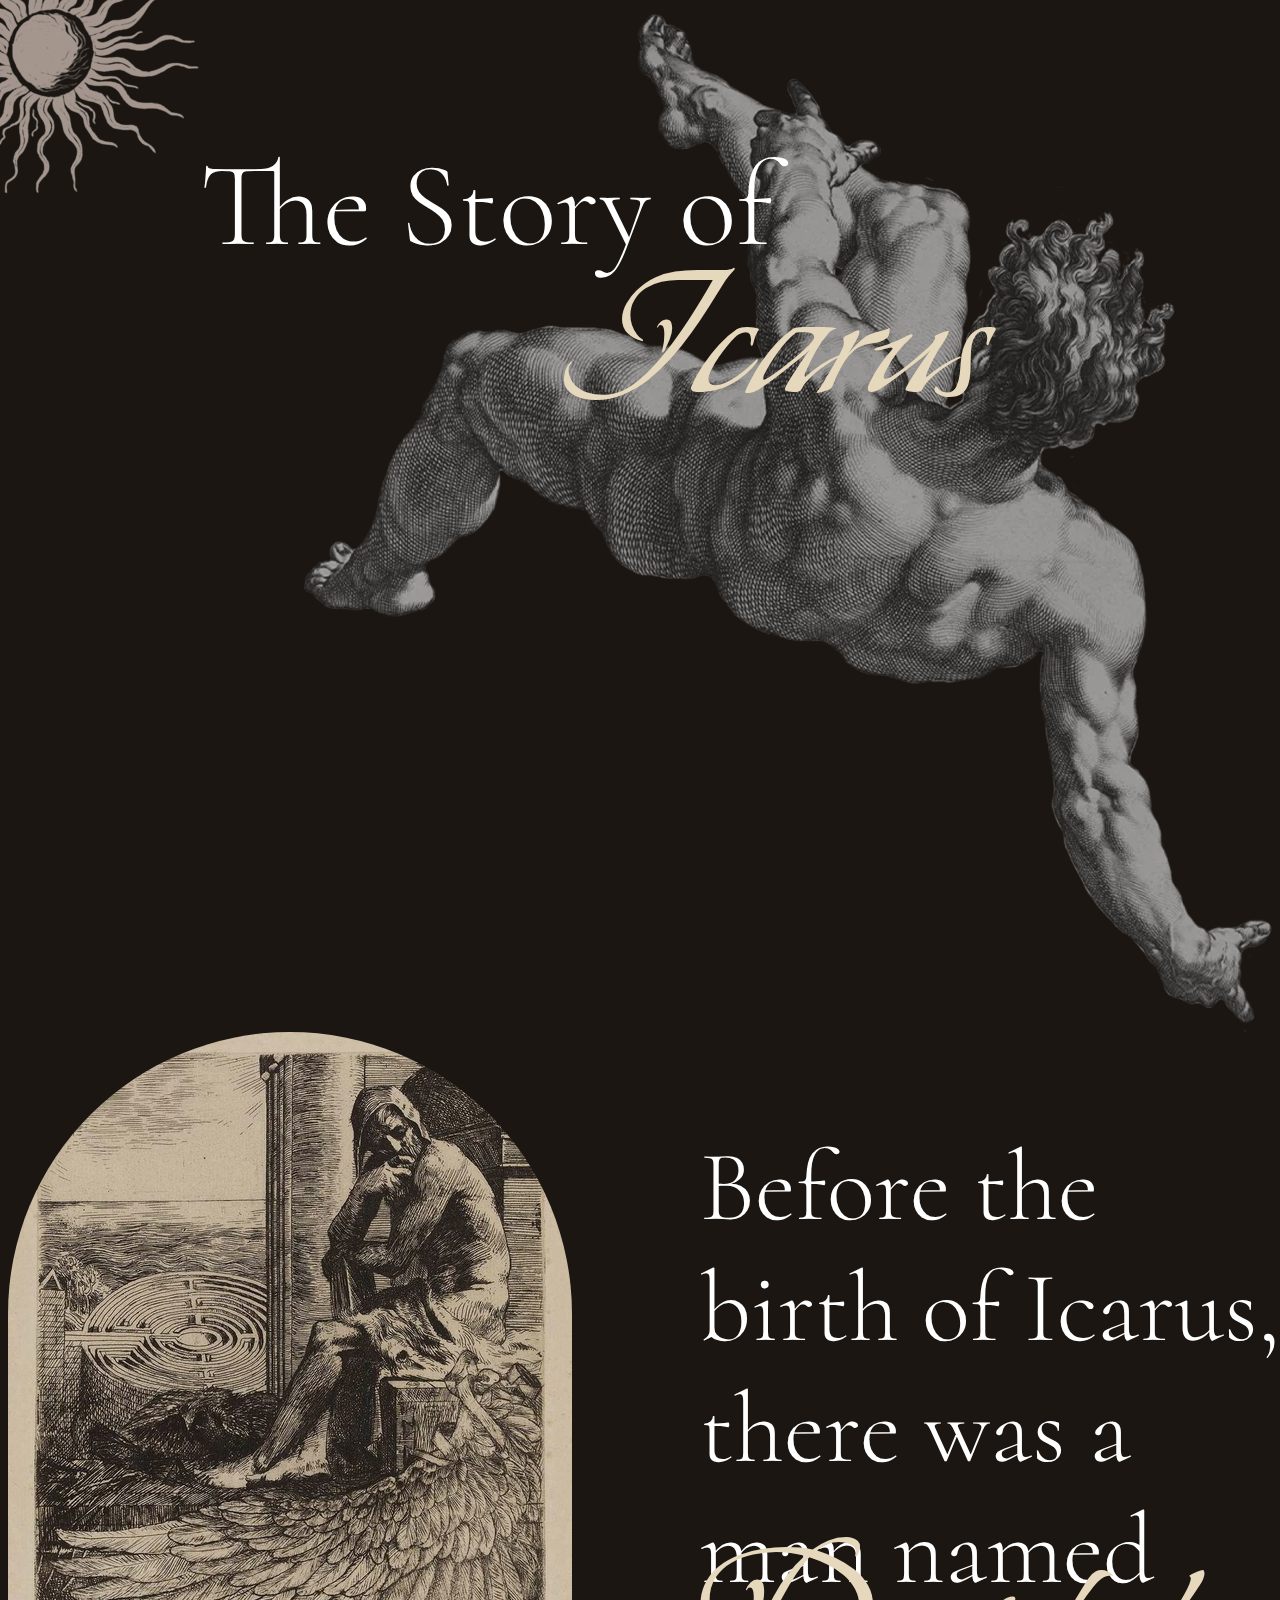
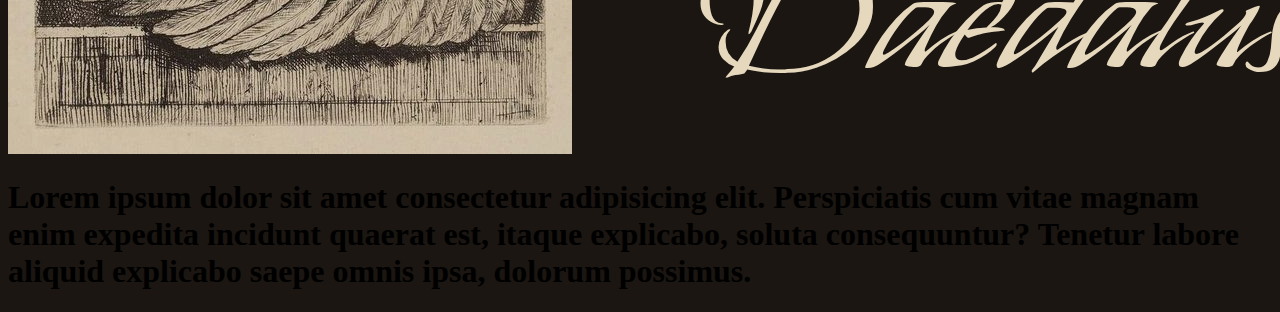
==== index.html @ 3ee66193 "update" ====
<!DOCTYPE html>
<html lang="en">
<head>
    <meta charset="UTF-8">
    <meta name="viewport" content="width=device-width, initial-scale=1.0">

    <link rel="preconnect" href="https://fonts.googleapis.com">
    <link rel="preconnect" href="https://fonts.gstatic.com" crossorigin>
    <link href="https://fonts.googleapis.com/css2?family=Cormorant:ital,wght@0,300..700;1,300..700&display=swap" rel="stylesheet">

    <link rel="preconnect" href="https://fonts.googleapis.com">
    <link rel="preconnect" href="https://fonts.gstatic.com" crossorigin>
    <link href="https://fonts.googleapis.com/css2?family=My+Soul&display=swap" rel="stylesheet">

    <link rel="stylesheet" href="css/style.css">

    <title>The Story of Icarus</title>
</head>
<body>

    <div class="sun">
        <img src="images/sunicarus.png" class="responsive">
    </div>

    <div class="icarus">
        <img src="images/icarus.webp" class="responsive">
    </div>

    <div class="the-story">
        <h1>The Story of</h1>
        <h2>Icarus</h2>
    </div>

    <div class="daedalus">
        <img src="images/daedalus.jpeg" class="responsive">
    </div>

    <div class="before">
        <h1>Before the birth of Icarus, there was a man named</h1>
        <h2>Daedalus</h2>
    </div>

    <div class="dad-info">
        <h1>Lorem ipsum dolor sit amet consectetur adipisicing elit. Perspiciatis cum vitae magnam enim expedita incidunt quaerat est, itaque explicabo, soluta consequuntur? Tenetur labore aliquid explicabo saepe omnis ipsa, dolorum possimus.</h1>
    </div>

</body>
</html>
---- css/style.css ----
body {
    background: #1B1611;

    .cormorant-script {
        font-family: "Cormorant", serif;
        font-optical-sizing: auto;
        font-weight: 400;
        font-style: normal;
    }

    .my-soul-regular {
        font-family: "My Soul", cursive;
        font-weight: 400;
        font-style: normal;
    }
}

.responsive {
    max-width: 100%;
    height: auto;
}

.sun {
    opacity: 60%;
    position: absolute;
    left: -100px;
    top: -100px;
}

.icarus {
    opacity: 65%;
    display: flex;
    justify-content: flex-end;
}

.the-story{
    h1 {
        font-family: "Cormorant", serif;
        font-weight: 300;
        font-size: 120px;
        color: #FFFFFF;
        position: absolute;
        top: 53px;
        left: 200px;
    }

    h2 {
        font-family: "My Soul", cursive;
        font-weight: 300;
        font-size: 170px;
        color: #E6D8BD;
        position: absolute;
        top: 0.5em;
        left: 3.3em;
    }
}

.daedalus {
    img{
        opacity: 85%;
        border-top-right-radius: 300px;
        border-top-left-radius: 300px;
    }
}

.before {
    h1 {
        font-family: "Cormorant", serif;
        font-weight: 300;
        font-size: 100px;
        color: #FFFFFF;
        position: absolute;
        left: 7em;
        top: 10.6em
    }

    h2 {
        font-family: "My Soul", cursive;
        font-weight: 300;
        font-size: 170px;
        color: #E6D8BD;
        position: absolute;
        left: 4.1em;
        top: 8em
    }
}

@media only screen and (max-width: 600px){
    .the-story {
        h1 {
            font-size: 65px;
            left: 80px;
        }

        h2 {
            font-size: 80px;
            top: 1.2em;
            left: 2.2em;
        }
    }

    .before{
        h1 {
            font-size: 60px;
            left: 0.4em;
            top: 18.5em;
        }

        h2 {
            font-size: 90px;
            top: 14.5em;
            left: 1em;
        }
    }
}
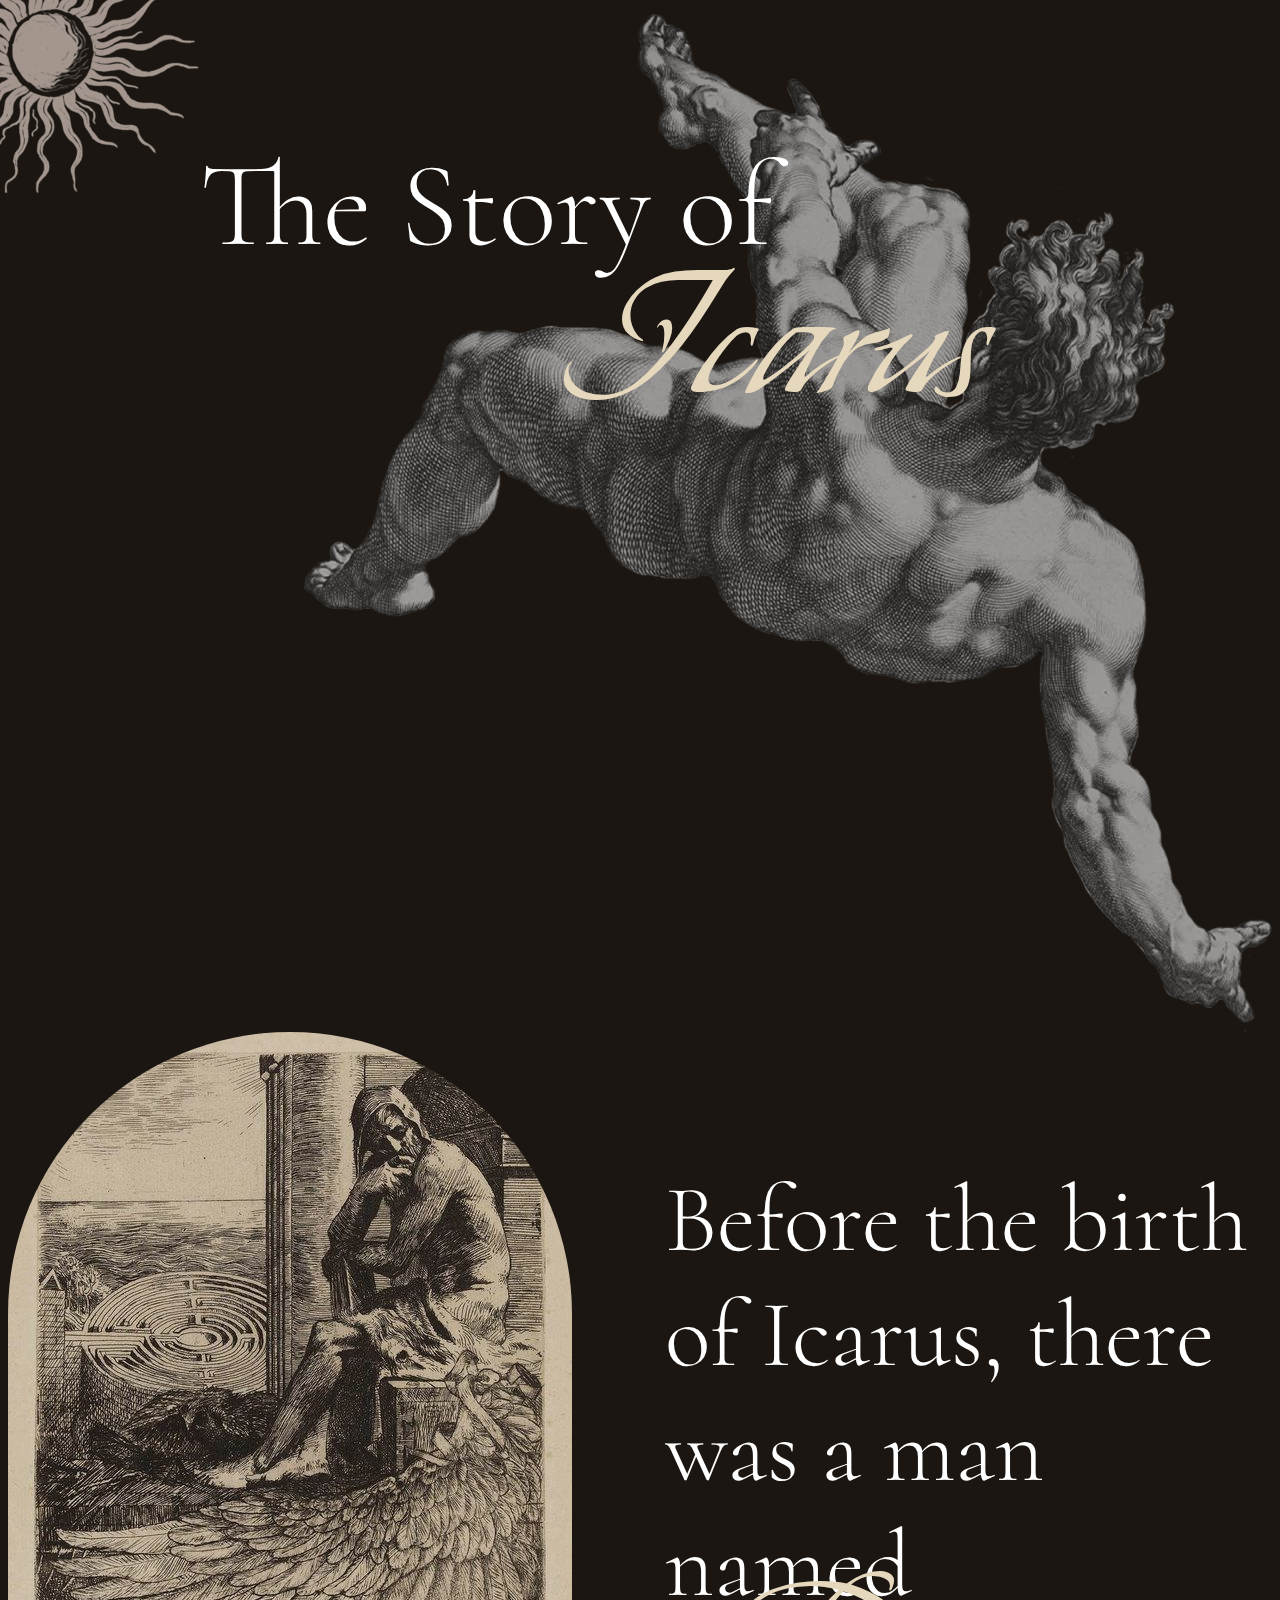
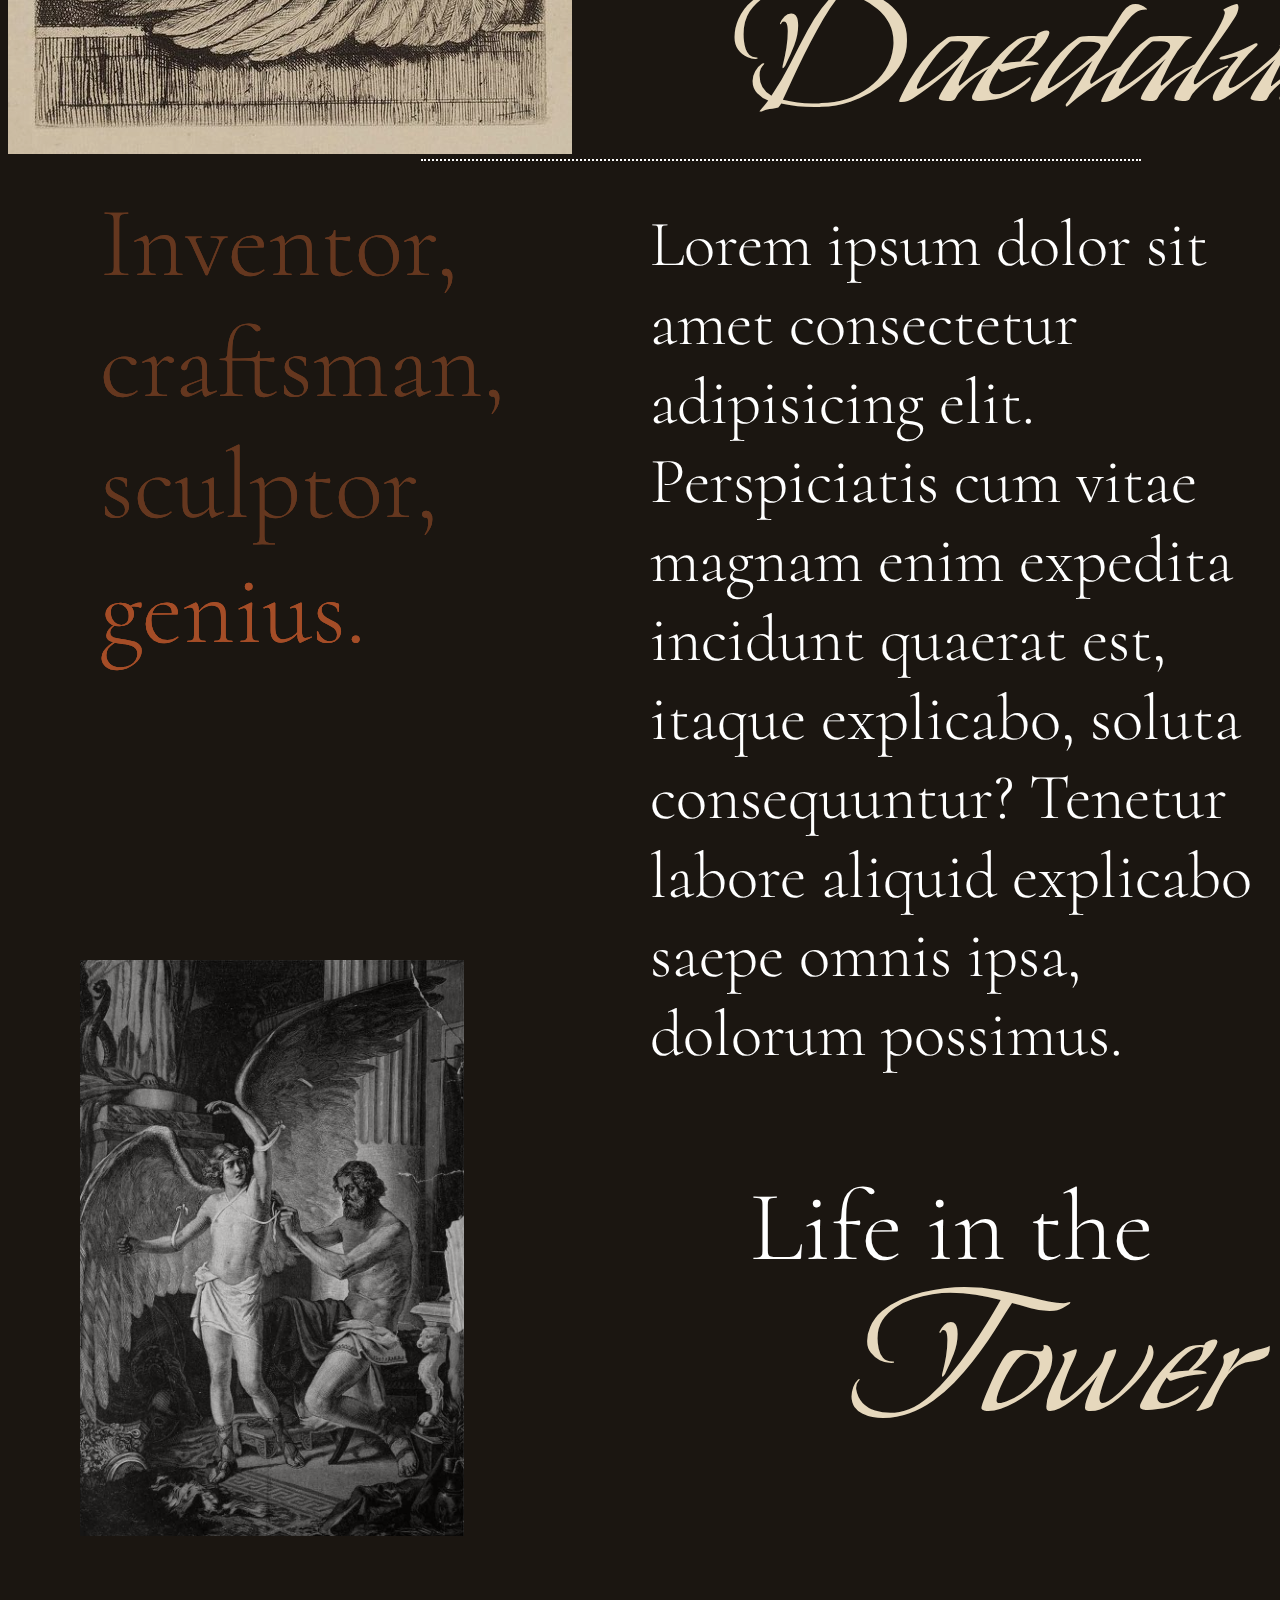
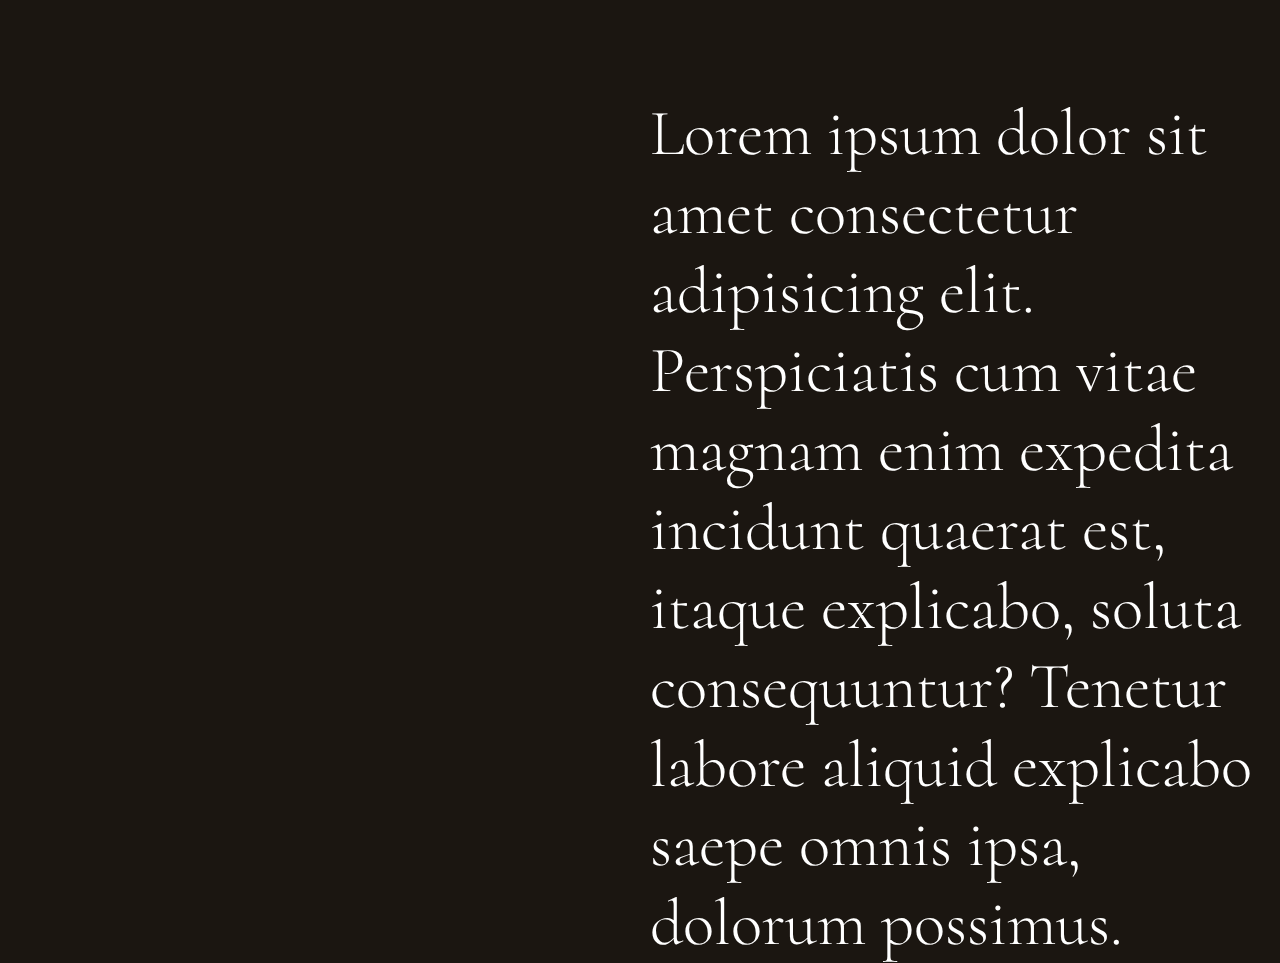
==== commit 0bad4f05: "update" ====
--- a/index.html
+++ b/index.html
@@ -38,10 +38,30 @@
     <div class="before">
         <h1>Before the birth of Icarus, there was a man named</h1>
         <h2>Daedalus</h2>
+
+        <div class="divider"></div>
     </div>
 
     <div class="dad-info">
         <h1>Lorem ipsum dolor sit amet consectetur adipisicing elit. Perspiciatis cum vitae magnam enim expedita incidunt quaerat est, itaque explicabo, soluta consequuntur? Tenetur labore aliquid explicabo saepe omnis ipsa, dolorum possimus.</h1>
+        <h2>Inventor, craftsman, sculptor,</h2>
+        <h3>genius.</h3>
+    </div>
+
+    <div class="invention">
+        <img src="images/wings-inv.jpeg" class="responsive">
+    </div>
+
+    <div class="tower">
+        <h1>Life in the</h1>
+        <h2>Tower</h2>
+        <div class="divider2"></div>
+    </div>
+
+    <div class="tower-info">
+        <h1>Lorem ipsum dolor sit amet consectetur adipisicing elit. Perspiciatis cum vitae magnam enim expedita incidunt quaerat est, itaque explicabo, soluta consequuntur? Tenetur labore aliquid explicabo saepe omnis ipsa, dolorum possimus.</h1>
+        <h2>Inventor, craftsman, sculptor,</h2>
+        <h3>genius.</h3>
     </div>
 
 </body>
--- a/css/style.css
+++ b/css/style.css
@@ -67,11 +67,11 @@
     h1 {
         font-family: "Cormorant", serif;
         font-weight: 300;
-        font-size: 100px;
+        font-size: 95px;
         color: #FFFFFF;
         position: absolute;
         left: 7em;
-        top: 10.6em
+        top: 11.56em
     }
 
     h2 {
@@ -80,10 +80,133 @@
         font-size: 170px;
         color: #E6D8BD;
         position: absolute;
-        left: 4.1em;
-        top: 8em
-    }
-}
+        left: 4.3em;
+        top: 8.2em;
+    }
+
+}
+
+.divider {
+    display: inline-block;
+    border-bottom: #FFFFFF 2px dotted;
+    width: 45em;
+    margin: 1px;
+    position: absolute;
+    right: 8.6em;
+}
+
+.dad-info{
+    h1 {
+        font-family: "Cormorant", serif;
+        font-weight: 300;
+        font-size: 65px;
+        color: #FFFFFF;
+        position: absolute;
+        left: 10em;
+        top: 27.1em;
+    }
+
+    h2 {
+        font-family: "Cormorant", serif;
+        font-weight: 300;
+        font-size: 100px;
+        color: #65371F;
+        position: absolute;
+        left: 1em;
+        right: 7em;
+        top: 17em;
+    }
+
+    h3 {
+        font-family: "Cormorant", serif;
+        font-weight: 300;
+        font-size: 100px;
+        color: #A54D27;
+        position: absolute;
+        left: 1em;
+        right: 7em;
+        top: 20.5em;
+    }
+}
+
+.invention {
+    opacity: 80%;
+    height: 30%;
+    width: 30%;
+    position: absolute;
+    left: 5em;
+    top: 160em;
+}
+
+.tower{
+    h1 {
+        font-family: "Cormorant", serif;
+        font-weight: 300;
+        font-size: 100px;
+        color: #FFFFFF;
+        position: absolute;
+        left: 7.5em;
+        top: 27em;
+    }
+
+    h2 {
+        font-family: "My Soul", cursive;
+        font-weight: 300;
+        font-size: 170px;
+        color: #E6D8BD;
+        position: absolute;
+        left: 5em;
+        top: 15.9em;
+    }
+
+}
+
+.divider2 {
+    display: inline-block;
+    border-bottom: #FFFFFF 2px dotted;
+    margin: 1px;
+    position: absolute;
+    right: 1em;
+    top: 200em;
+}
+
+.tower-info{
+    h1 {
+        font-family: "Cormorant", serif;
+        font-weight: 300;
+        font-size: 65px;
+        color: #FFFFFF;
+        position: absolute;
+        left: 10em;
+        top: 50em;
+    }
+
+    h2 {
+        font-family: "Cormorant", serif;
+        font-weight: 300;
+        font-size: 100px;
+        color: #65371F;
+        position: absolute;
+        left: 1em;
+        right: 7em;
+        top: 17em;
+    }
+
+    h3 {
+        font-family: "Cormorant", serif;
+        font-weight: 300;
+        font-size: 100px;
+        color: #A54D27;
+        position: absolute;
+        left: 1em;
+        right: 7em;
+        top: 20.5em;
+    }
+}
+
+
+
+
 
 @media only screen and (max-width: 600px){
     .the-story {
@@ -112,4 +235,46 @@
             left: 1em;
         }
     }
+
+    .divider {
+        top: 94em;
+        left: 2em;
+        width: 27em;
+    }
+
+    .dad-info{
+        h1 {
+            font-size: 35px;
+            left: 1em;
+            top: 43em
+        }
+    
+        h2 {
+            display: none;
+        }
+    
+        h3 {
+            display: none;
+        }
+    }
+
+    .invention {
+        height: 20em;
+        width: 20em;
+        top: 125em;
+    }
+
+    .tower{
+        h1 {
+            font-size: 60px;
+            left: 1em;
+            top: 42em;
+        }
+    
+        h2 {
+            font-size: 90px;
+            left: 2em;
+            top: 28.5em;
+        }
+    }
 }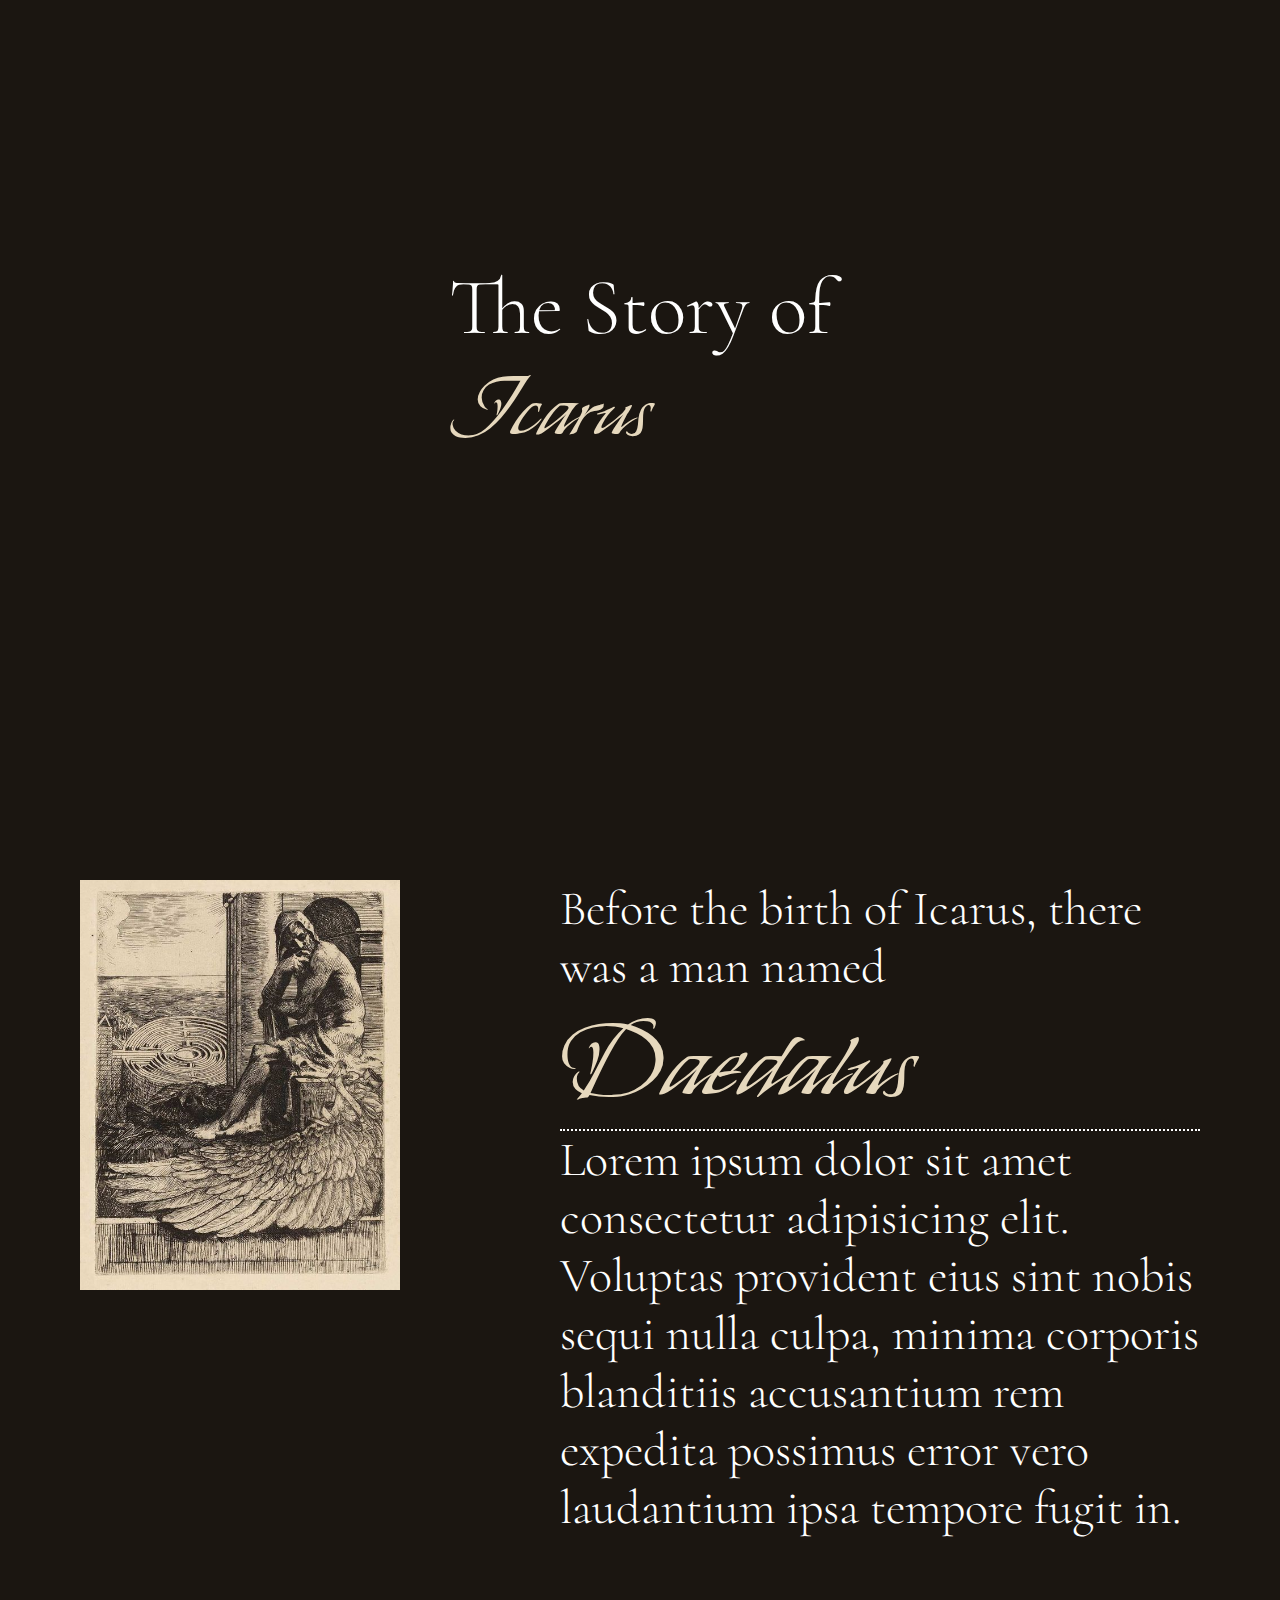
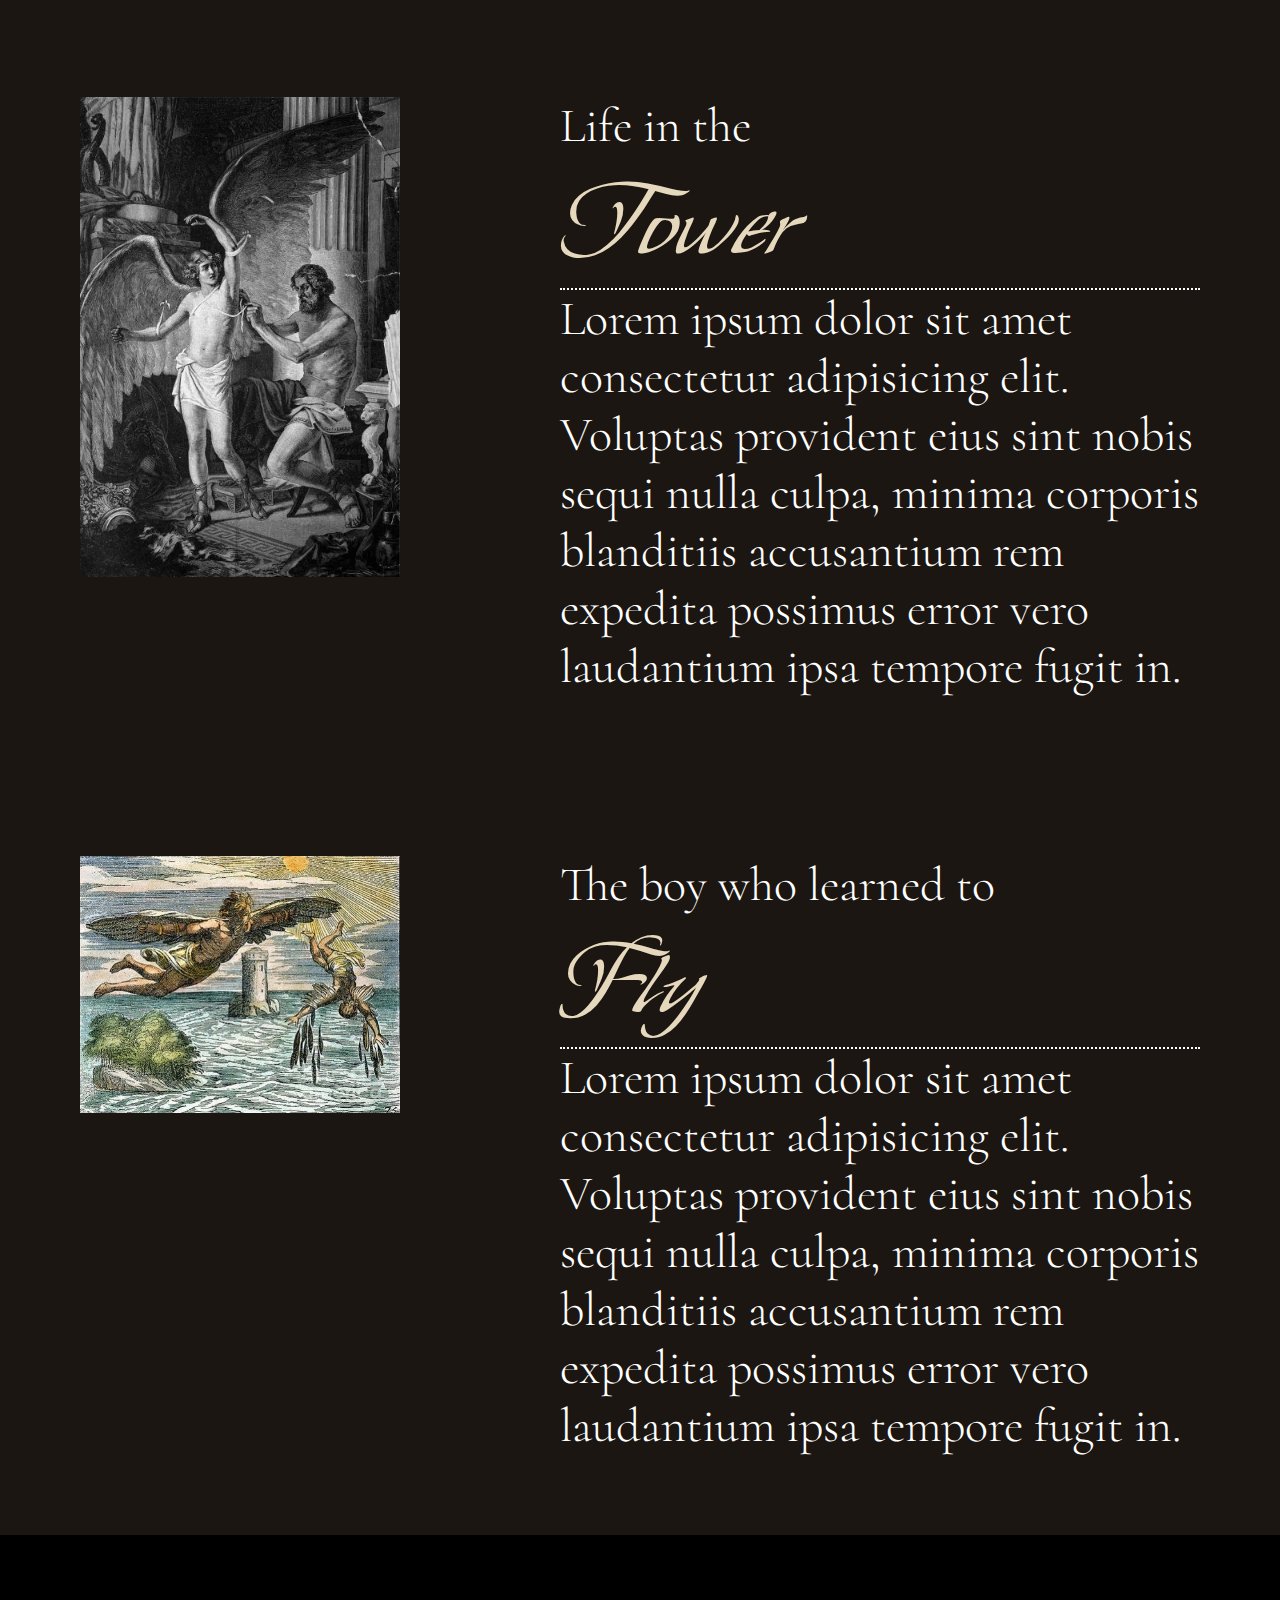
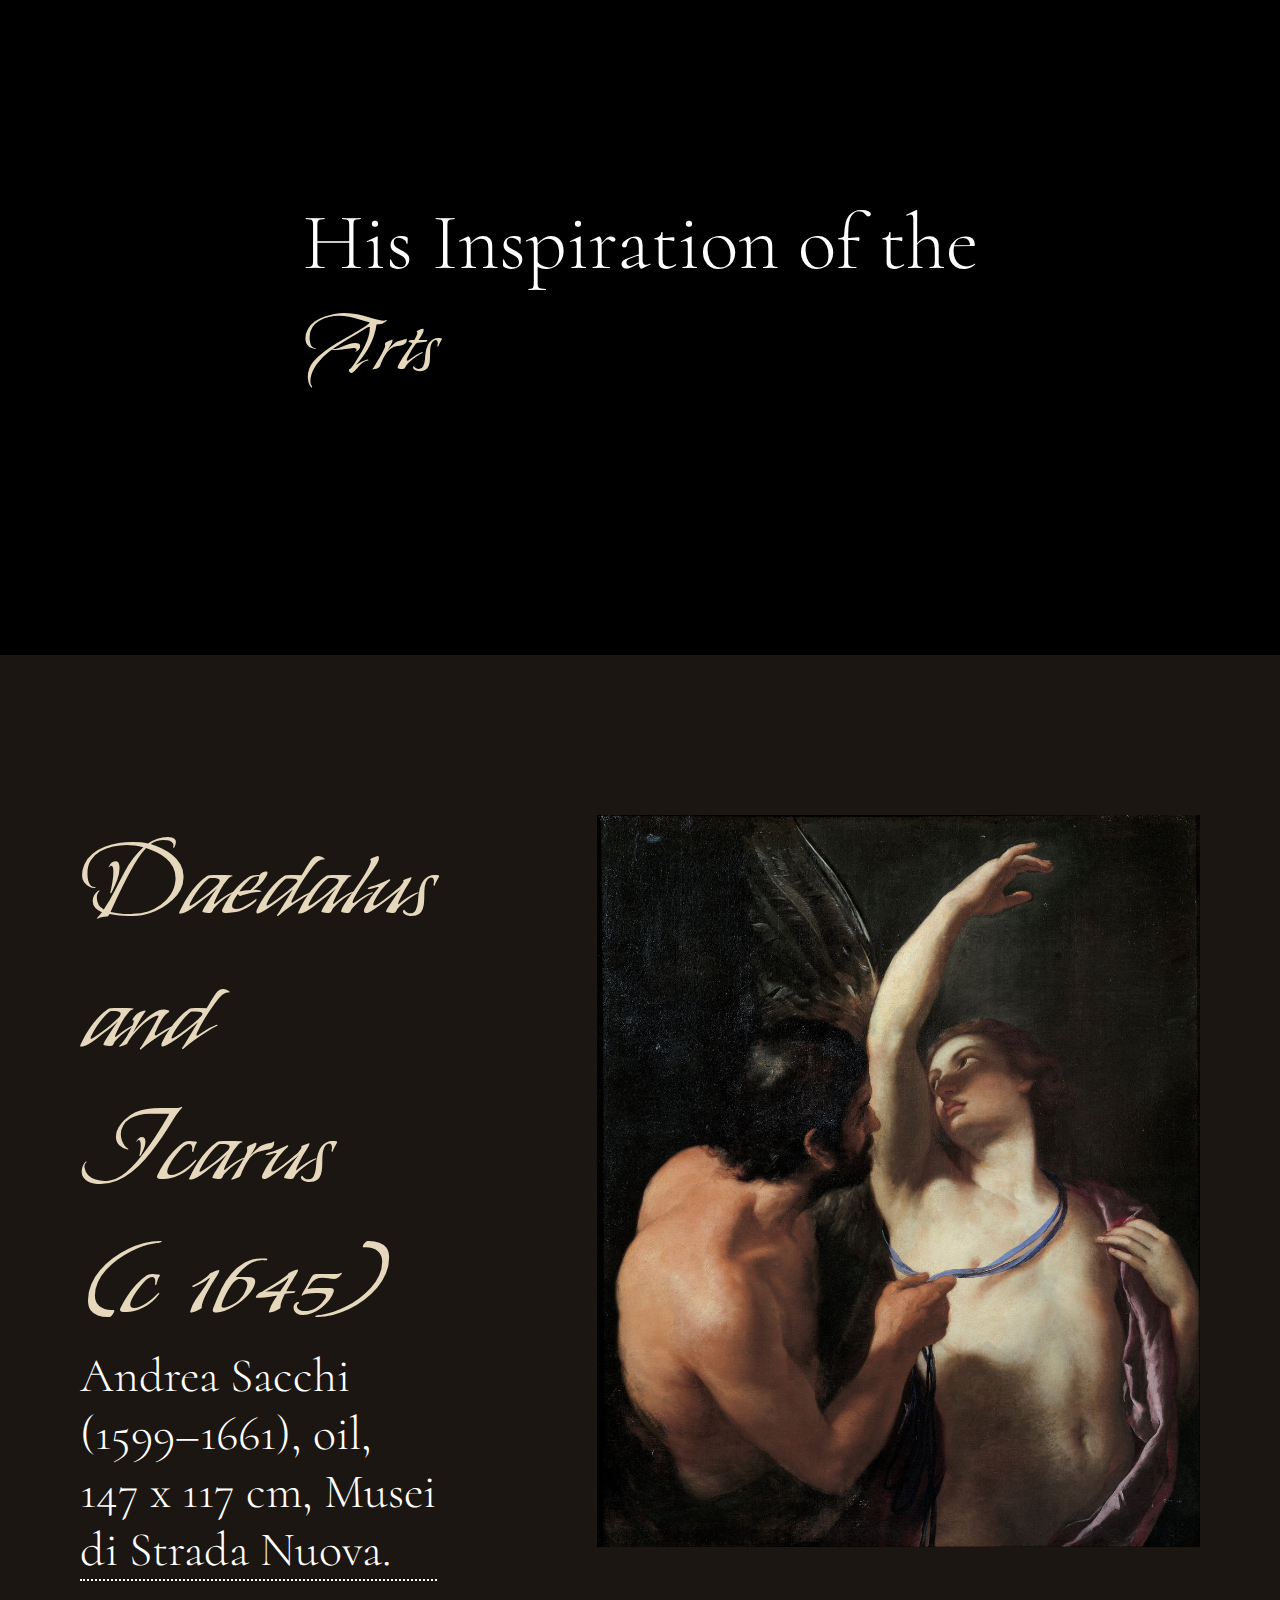
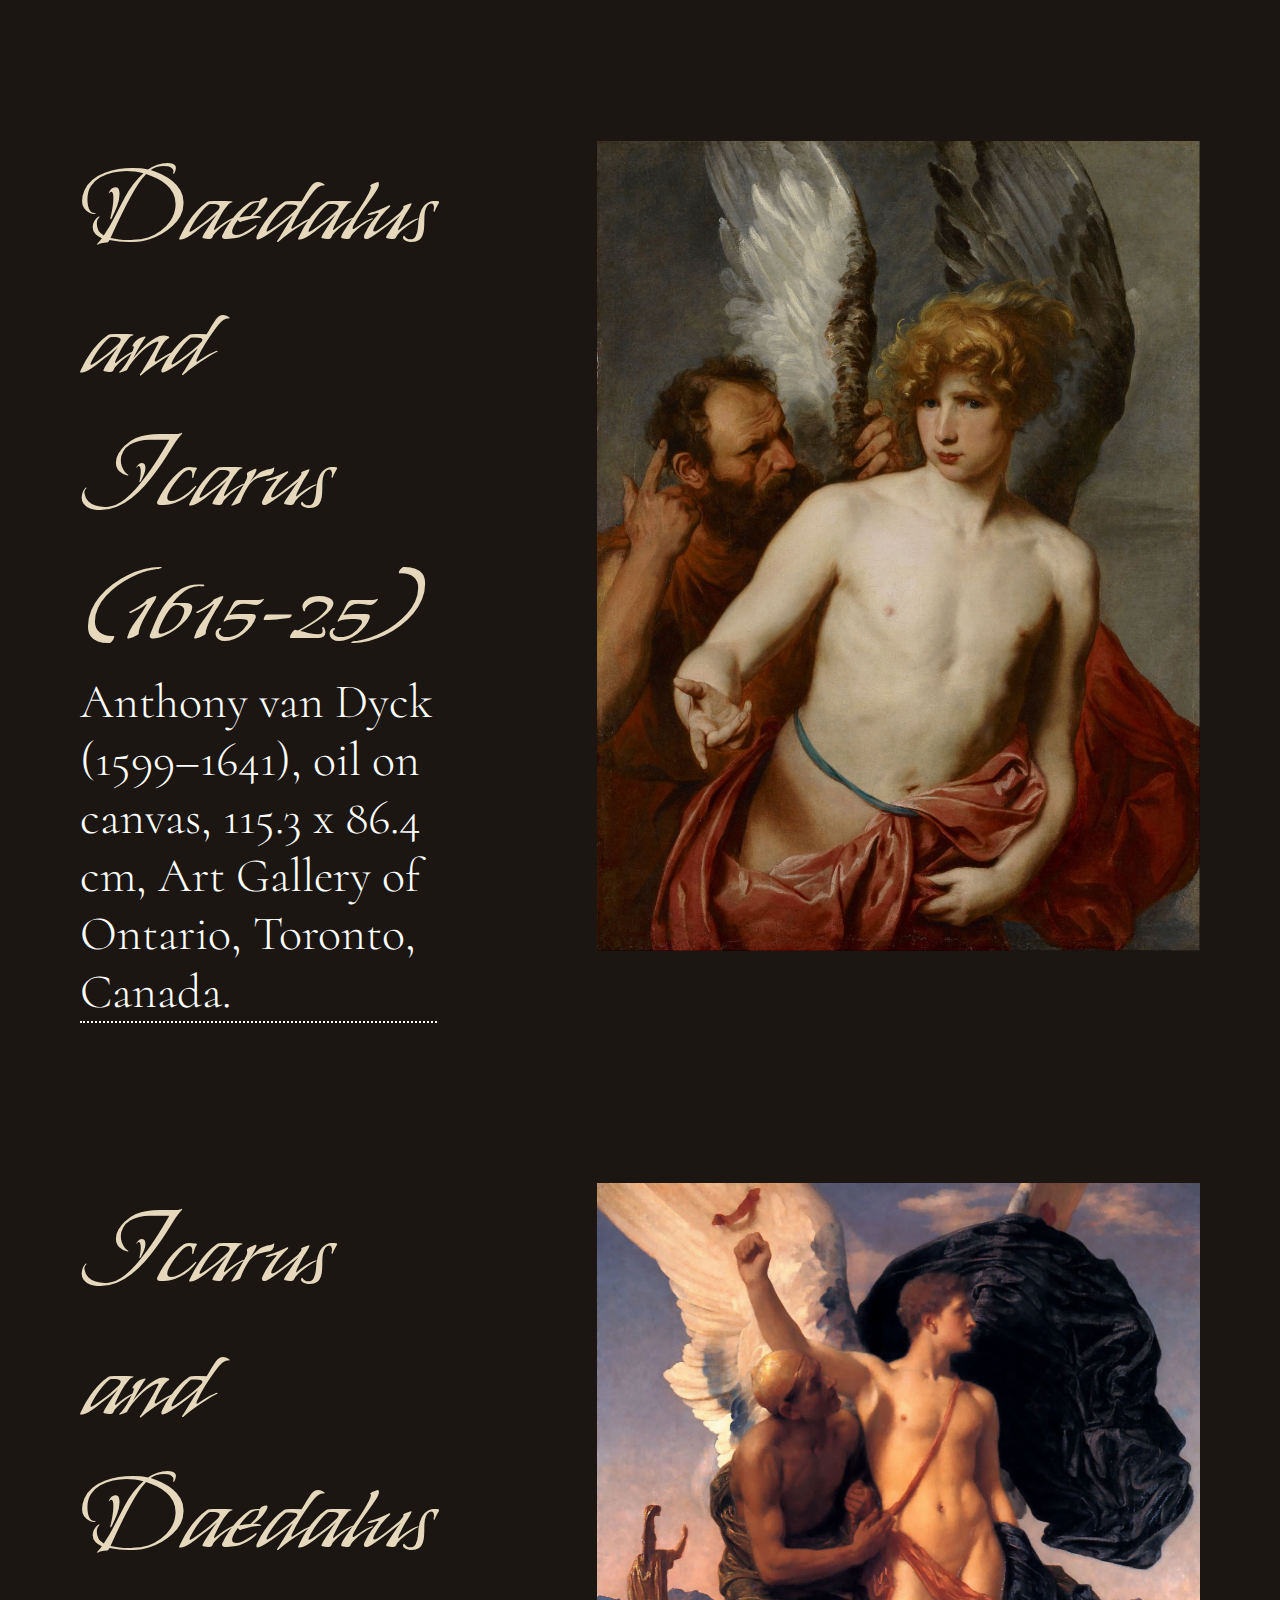
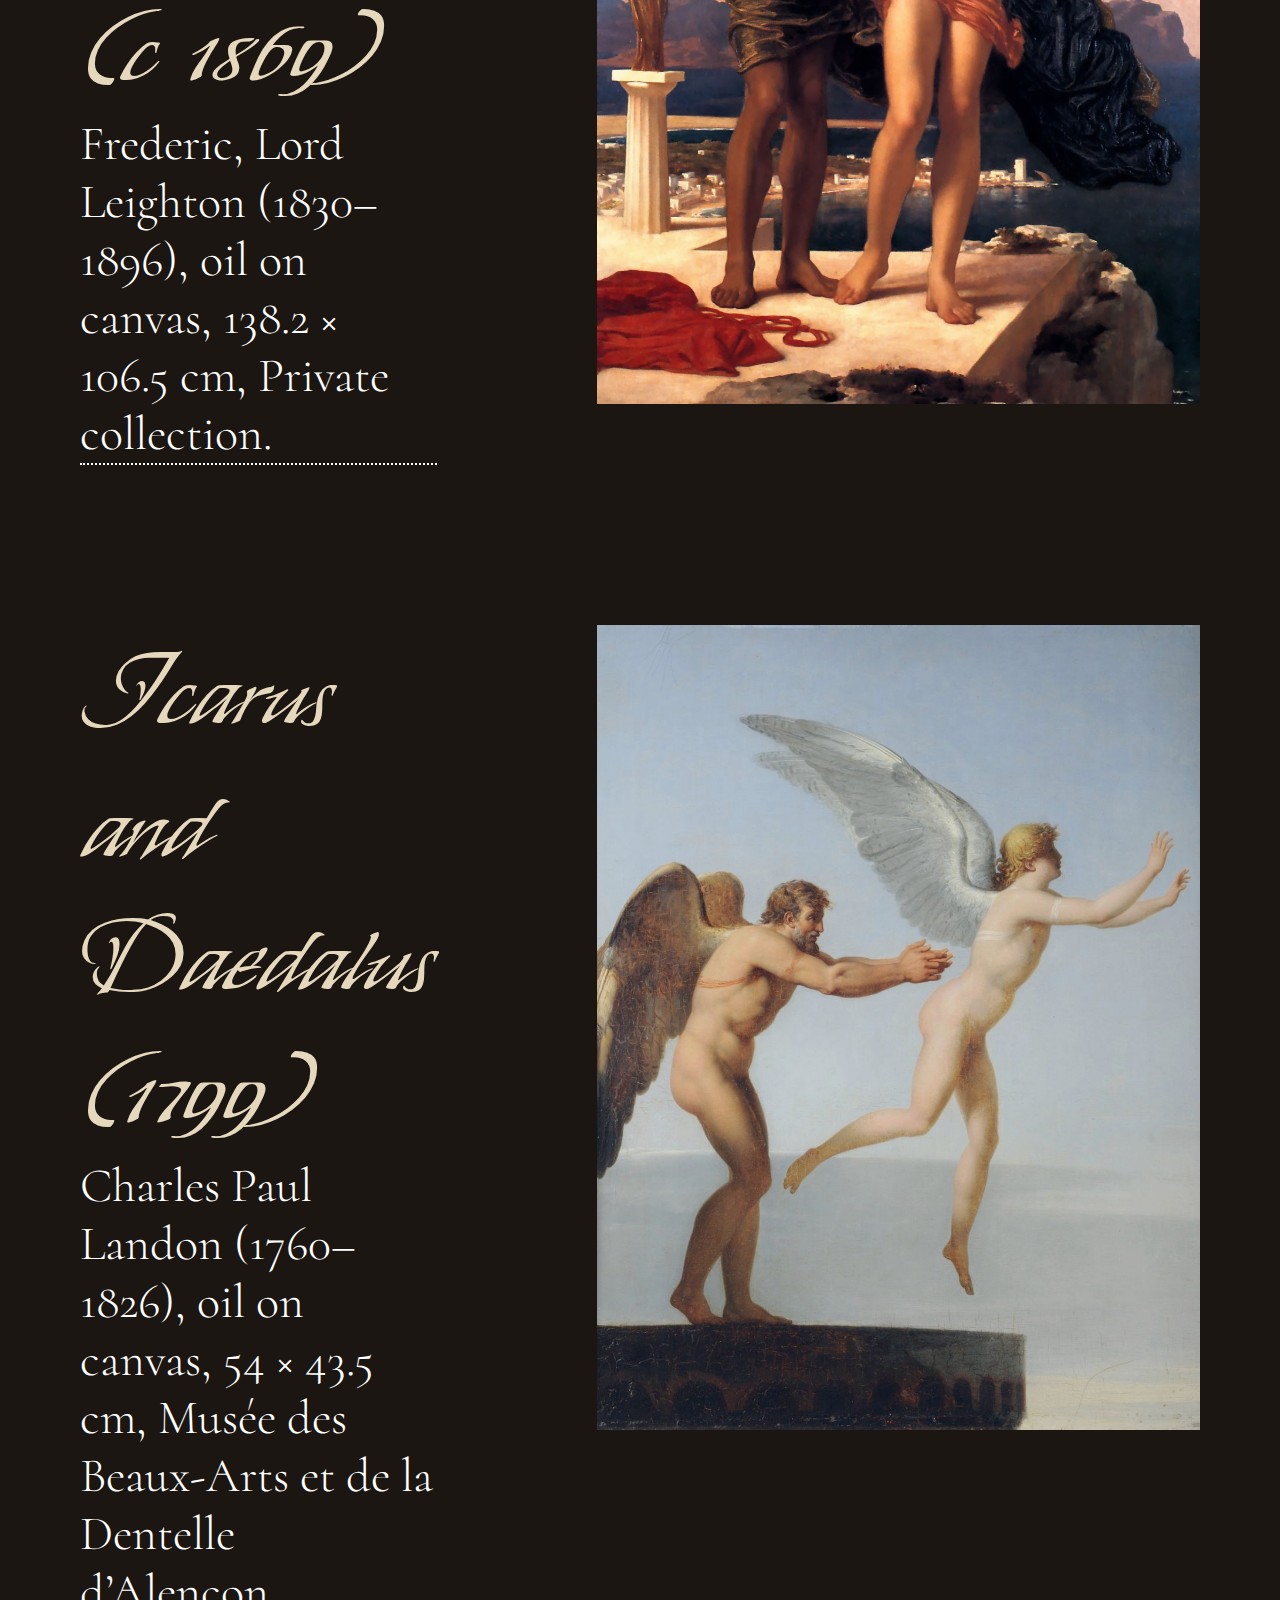
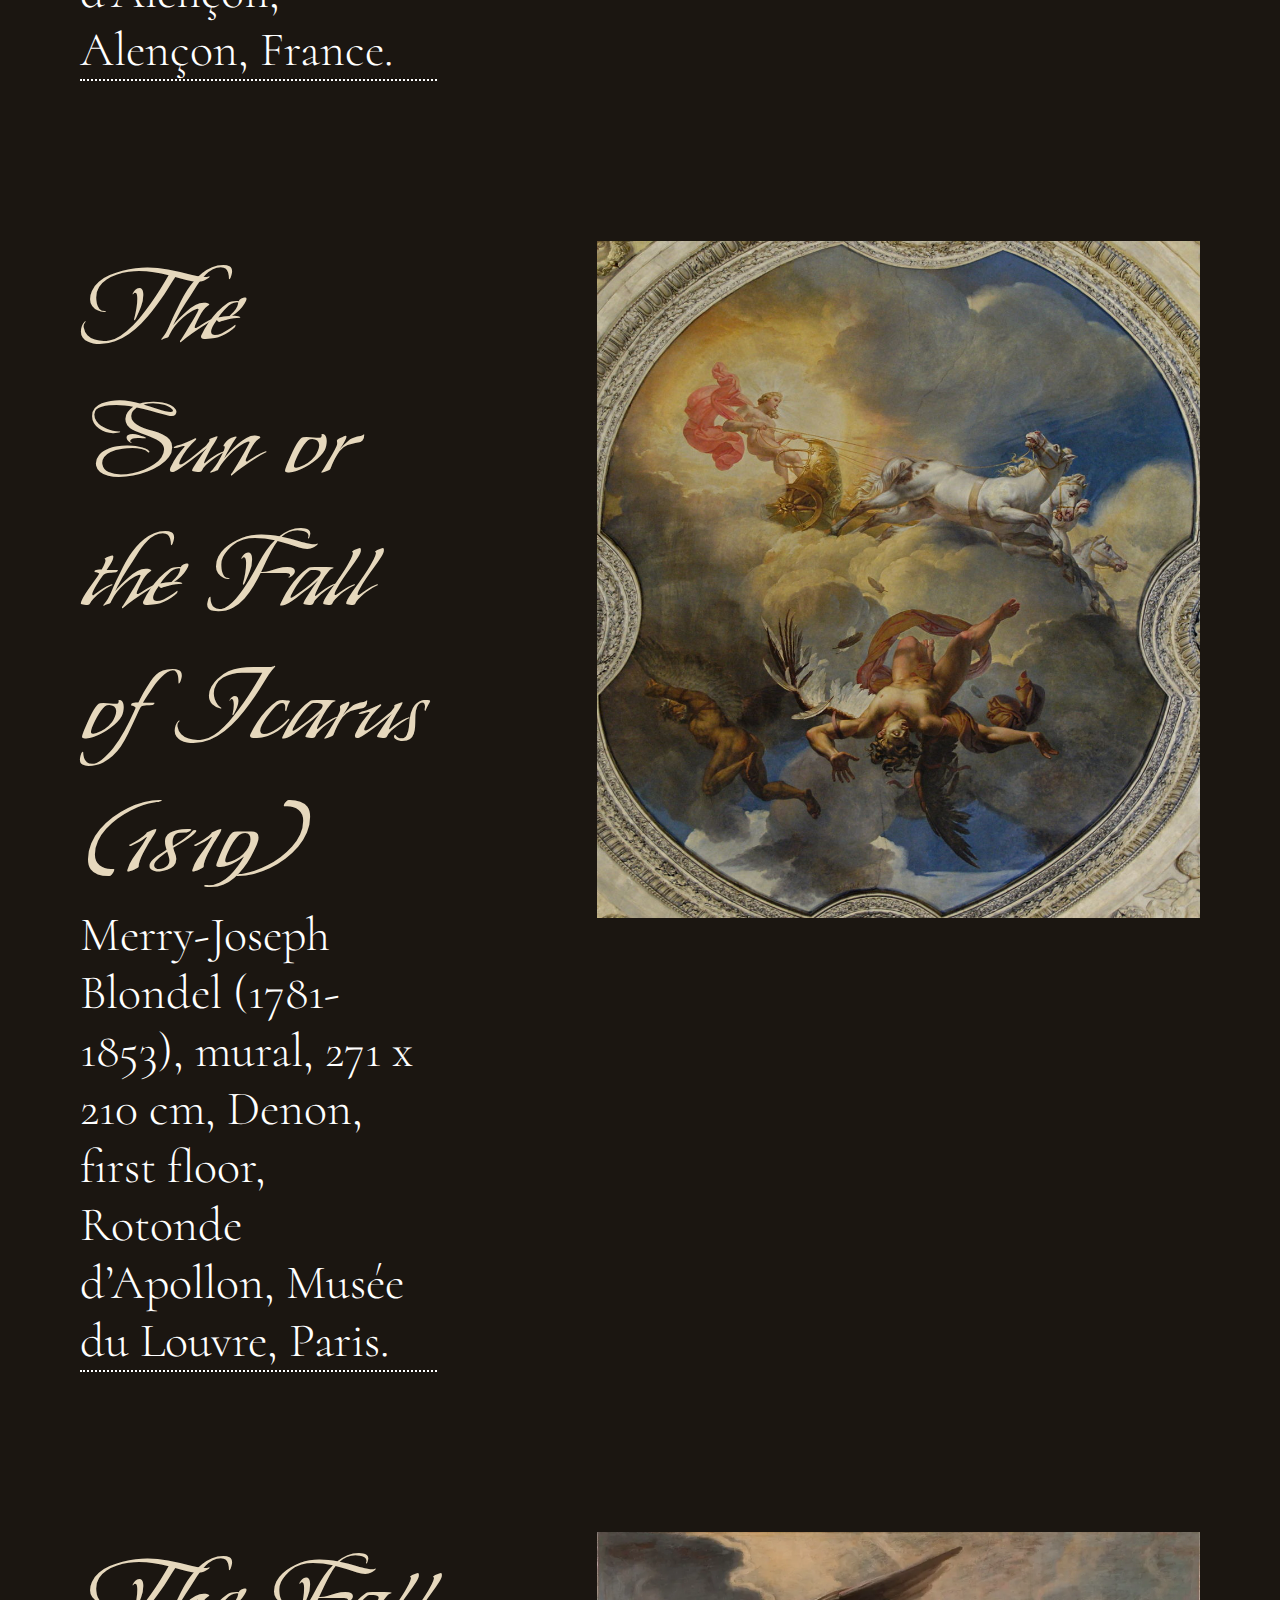
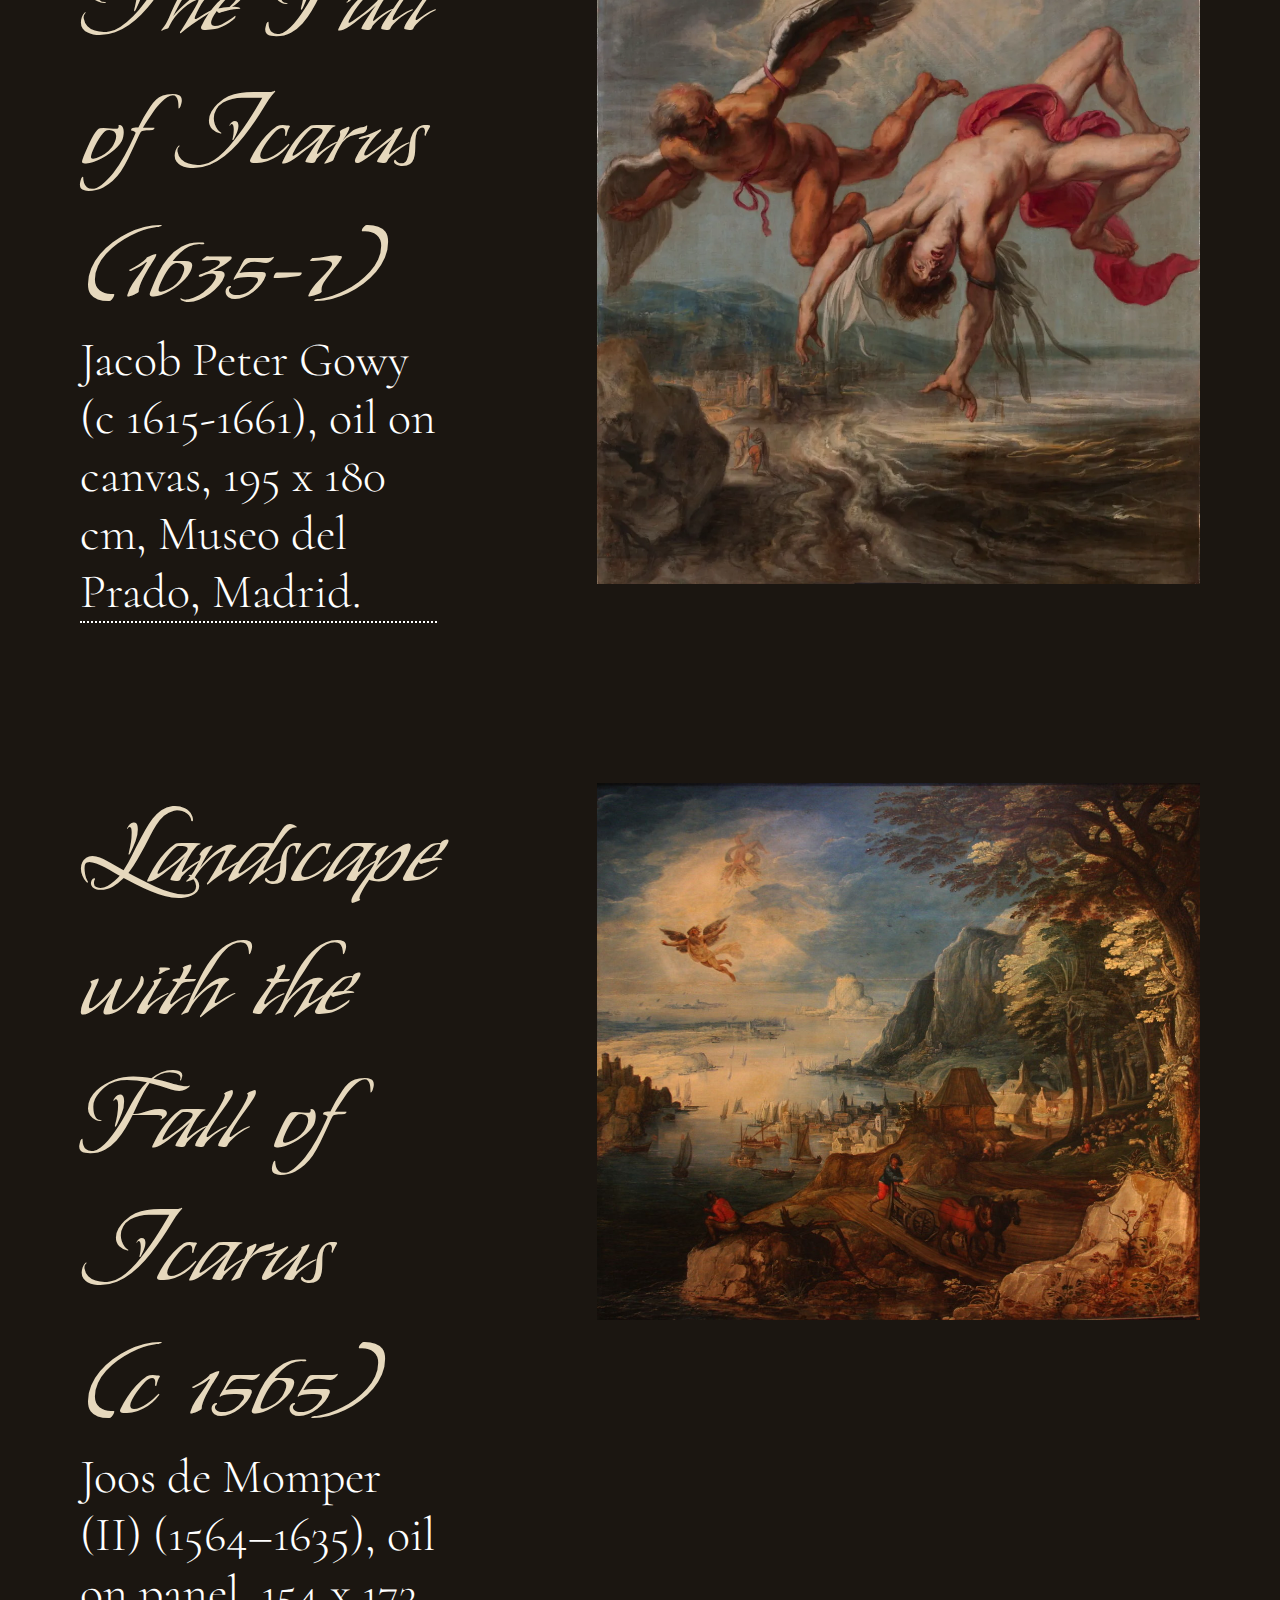
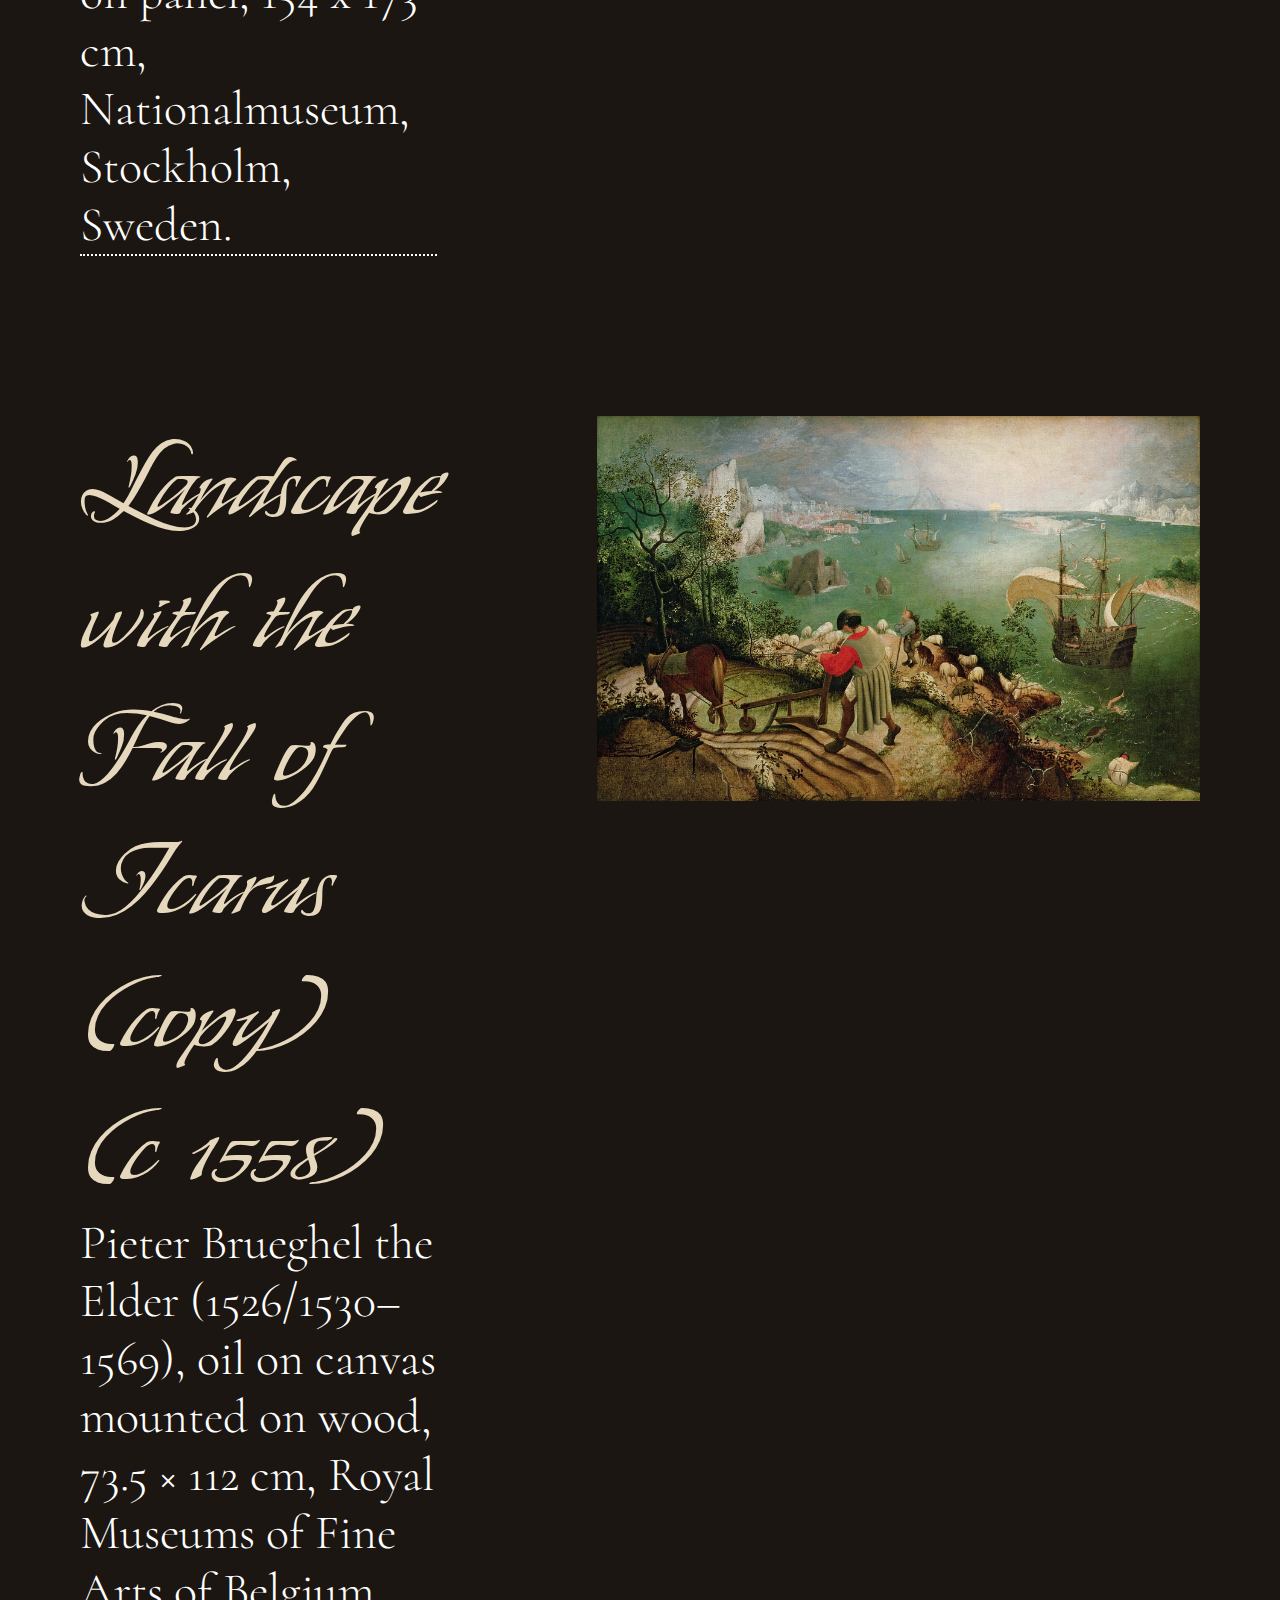
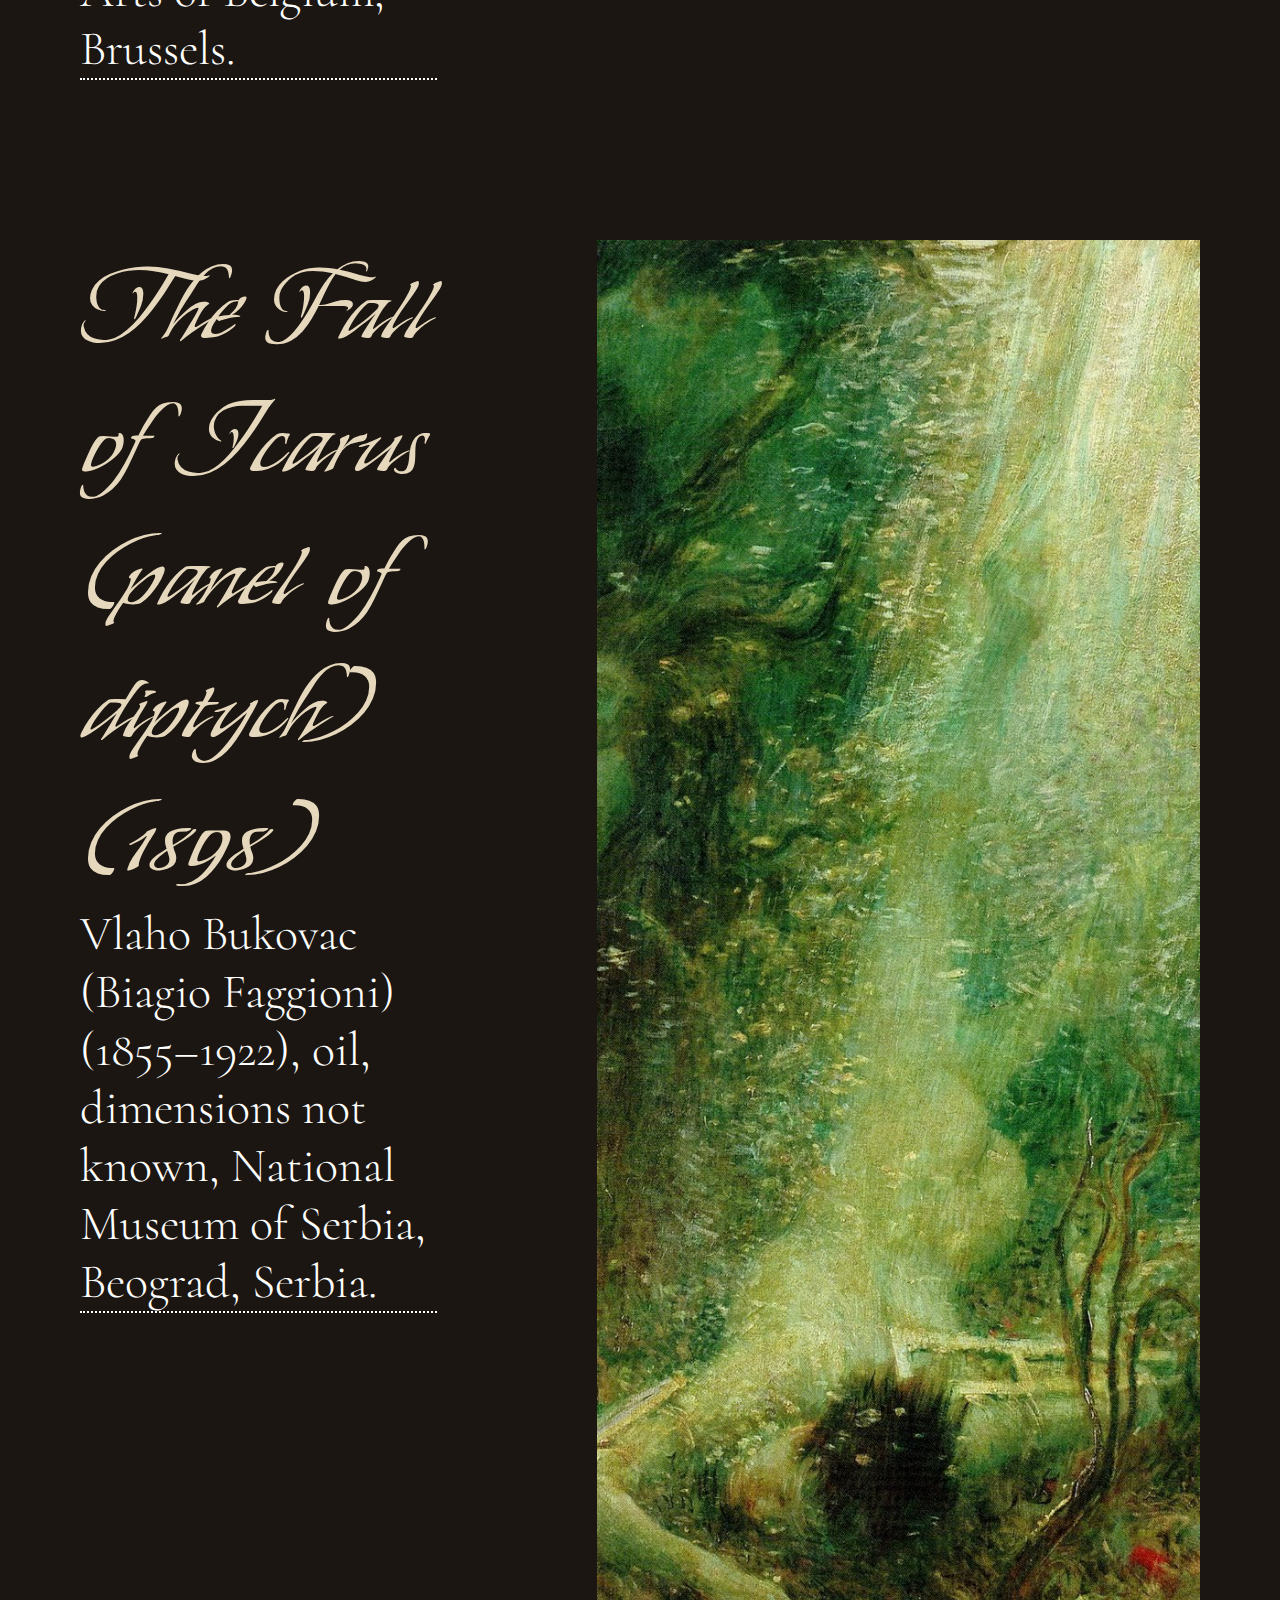
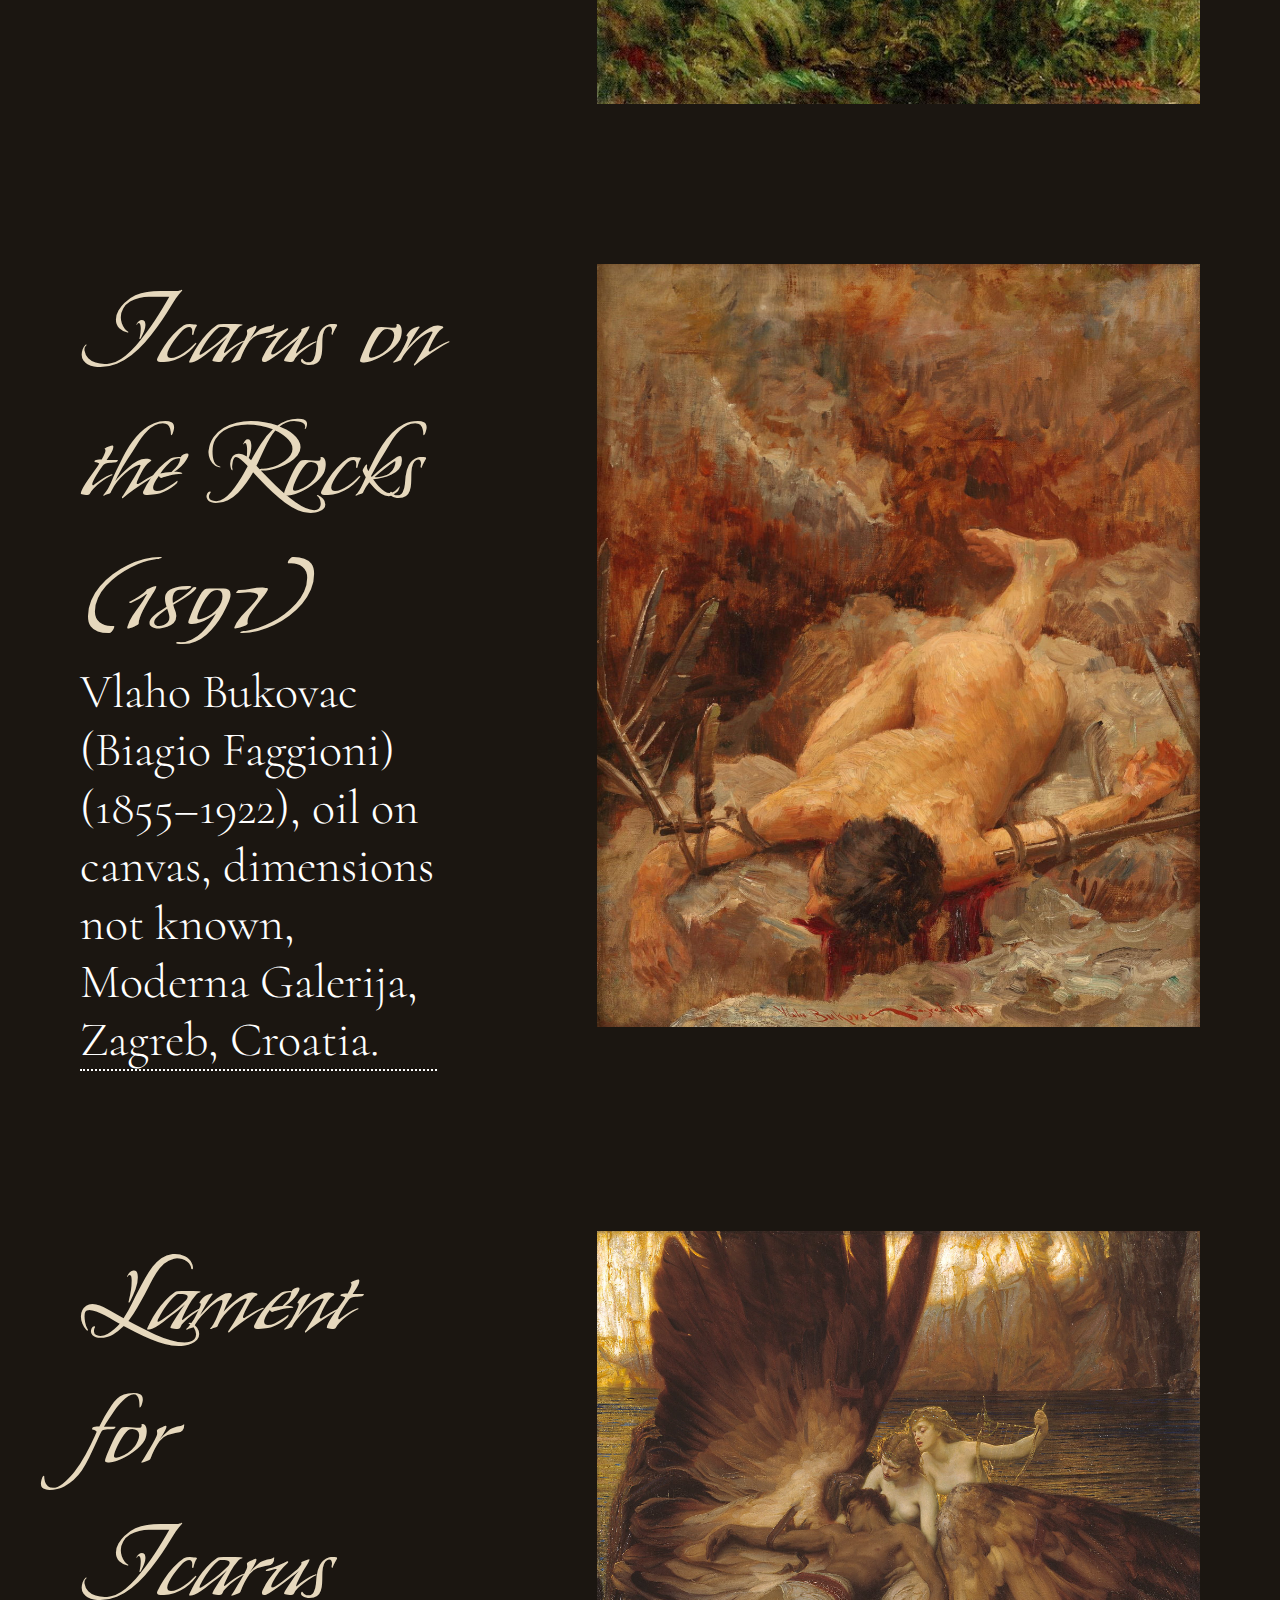
==== commit 2981af76: "update" ====
--- a/index.html
+++ b/index.html
@@ -18,51 +18,170 @@
 </head>
 <body>
 
-    <div class="sun">
-        <img src="images/sunicarus.png" class="responsive">
-    </div>
+    <div class="container">
 
-    <div class="icarus">
-        <img src="images/icarus.webp" class="responsive">
-    </div>
+        <div class="hero">
+            
+            <div class="the-story">
+                <h1>The Story of</h1>
+                <h2>Icarus</h2>
+            </div>
 
-    <div class="the-story">
-        <h1>The Story of</h1>
-        <h2>Icarus</h2>
-    </div>
+        </div>
 
-    <div class="daedalus">
-        <img src="images/daedalus.jpeg" class="responsive">
-    </div>
+        <div class="section">
+            <div class="section-child"><img src="images/daedalus.jpeg"></div>
+            <div class="section-child">
+                <div class="dotted">
+                <p>Before the birth of Icarus, there was a man named</p>
+                <p class="alt">Daedalus</p>
+                </div>
 
-    <div class="before">
-        <h1>Before the birth of Icarus, there was a man named</h1>
-        <h2>Daedalus</h2>
+                <div class="info">
+                    <p>Lorem ipsum dolor sit amet consectetur adipisicing elit. Voluptas provident eius sint nobis sequi nulla culpa, minima corporis blanditiis accusantium rem expedita possimus error vero laudantium ipsa tempore fugit in.</p>
+                </div>
+            </div>
 
-        <div class="divider"></div>
-    </div>
+            <div class="section-child"><img src="images/wings-inv.jpeg"></div>
+            <div class="section-child">
+                <div class="dotted">
+                <p>Life in the</p>
+                <p class="alt">Tower</p>
+                </div>
 
-    <div class="dad-info">
-        <h1>Lorem ipsum dolor sit amet consectetur adipisicing elit. Perspiciatis cum vitae magnam enim expedita incidunt quaerat est, itaque explicabo, soluta consequuntur? Tenetur labore aliquid explicabo saepe omnis ipsa, dolorum possimus.</h1>
-        <h2>Inventor, craftsman, sculptor,</h2>
-        <h3>genius.</h3>
-    </div>
+                <div class="info">
+                    <p>Lorem ipsum dolor sit amet consectetur adipisicing elit. Voluptas provident eius sint nobis sequi nulla culpa, minima corporis blanditiis accusantium rem expedita possimus error vero laudantium ipsa tempore fugit in.</p>
+                </div>
+            </div>
 
-    <div class="invention">
-        <img src="images/wings-inv.jpeg" class="responsive">
-    </div>
+            <div class="section-child"><img src="images/flying.jpeg"></div>
+            <div class="section-child">
+                <div class="dotted">
+                <p>The boy who learned to</p>
+                <p class="alt">Fly</p>
+                </div>
 
-    <div class="tower">
-        <h1>Life in the</h1>
-        <h2>Tower</h2>
-        <div class="divider2"></div>
-    </div>
+                <div class="info">
+                    <p>Lorem ipsum dolor sit amet consectetur adipisicing elit. Voluptas provident eius sint nobis sequi nulla culpa, minima corporis blanditiis accusantium rem expedita possimus error vero laudantium ipsa tempore fugit in.</p>
+                </div>
+            </div>
+        </div>
 
-    <div class="tower-info">
-        <h1>Lorem ipsum dolor sit amet consectetur adipisicing elit. Perspiciatis cum vitae magnam enim expedita incidunt quaerat est, itaque explicabo, soluta consequuntur? Tenetur labore aliquid explicabo saepe omnis ipsa, dolorum possimus.</h1>
-        <h2>Inventor, craftsman, sculptor,</h2>
-        <h3>genius.</h3>
+        <div class="art">
+            
+            <div class="the-arts">
+                <h1>His Inspiration of the </h1>
+                <h2>Arts</h2>
+            </div>
+
+        </div>
+
+        <div class="section">
+            <div class="section-child">
+                <div class="dotted">
+                <p class="alt">Daedalus and Icarus</p>
+                <p class="alt">(c 1645)</p>
+                <p>Andrea Sacchi (1599–1661), oil, 147 x 117 cm, Musei di Strada Nuova.</p>
+                </div>
+            </div>
+            <div class="section-child"><img src="images/dae&ic.jpeg"></div>
+
+
+            <div class="section-child">
+                <div class="dotted">
+                <p class="alt">Daedalus and Icarus (1615-25)</p>
+                <p>Anthony van Dyck (1599–1641), oil on canvas, 115.3 x 86.4 cm, Art Gallery of Ontario, Toronto, Canada.</p>
+                </div>
+            </div>
+            <div class="section-child"><img src="images/dae&ic2.jpeg"></div>
+
+
+            <div class="section-child">
+                <div class="dotted">
+                <p class="alt">Icarus and Daedalus (c 1869)</p>
+                <p>Frederic, Lord Leighton (1830–1896), oil on canvas, 138.2 × 106.5 cm, Private collection.</p>
+                </div>
+            </div>
+            <div class="section-child"><img src="images/dae&ic3.jpeg"></div>
+
+
+            <div class="section-child">
+                <div class="dotted">
+                <p class="alt">Icarus and Daedalus (1799)</p>
+                <p>Charles Paul Landon (1760–1826), oil on canvas, 54 × 43.5 cm, Musée des Beaux-Arts et de la Dentelle d’Alençon, Alençon, France.</p>
+                </div>
+            </div>
+            <div class="section-child"><img src="images/dae&ic4.jpeg"></div>
+
+
+            <div class="section-child">
+                <div class="dotted">
+                <p class="alt">The Sun or the Fall of Icarus (1819)</p>
+                <p>Merry-Joseph Blondel (1781-1853), mural, 271 x 210 cm, Denon, first floor, Rotonde d’Apollon, Musée du Louvre, Paris.</p>
+                </div>
+            </div>
+            <div class="section-child"><img src="images/fallfromgrace.jpeg"></div>
+
+
+            <div class="section-child">
+                <div class="dotted">
+                <p class="alt">The Fall of Icarus (1635-7)</p>
+                <p>Jacob Peter Gowy (c 1615-1661), oil on canvas, 195 x 180 cm, Museo del Prado, Madrid.</p>
+                </div>
+            </div>
+            <div class="section-child"><img src="images/thefall.webp"></div>
+
+
+            <div class="section-child">
+                <div class="dotted">
+                <p class="alt">Landscape with the Fall of Icarus</p>
+                <p class="alt">(c 1565)</p>
+                <p>Joos de Momper (II) (1564–1635), oil on panel, 154 x 173 cm, Nationalmuseum, Stockholm, Sweden.</p>
+                </div>
+            </div>
+            <div class="section-child"><img src="images/thefall2.jpeg"></div>
+
+
+            <div class="section-child">
+                <div class="dotted">
+                <p class="alt">Landscape with the Fall of Icarus</p>
+                <p class="alt">(copy)</p>
+                <p class="alt">(c 1558)</p>
+                <p>Pieter Brueghel the Elder (1526/1530–1569), oil on canvas mounted on wood, 73.5 × 112 cm, Royal Museums of Fine Arts of Belgium, Brussels.</p>
+                </div>
+            </div>
+            <div class="section-child"><img src="images/thefalloficarus.jpeg"></div>
+
+
+            <div class="section-child">
+                <div class="dotted">
+                <p class="alt">The Fall of Icarus (panel of diptych) (1898)</p>
+                <p>Vlaho Bukovac (Biagio Faggioni) (1855–1922), oil, dimensions not known, National Museum of Serbia, Beograd, Serbia.</p>
+                </div>
+            </div>
+            <div class="section-child"><img src="images/aftermath.jpeg"></div>
+
+
+            <div class="section-child">
+                <div class="dotted">
+                <p class="alt">Icarus on the Rocks (1897)</p>
+                <p>Vlaho Bukovac (Biagio Faggioni) (1855–1922), oil on canvas, dimensions not known, Moderna Galerija, Zagreb, Croatia.</p>
+                </div>
+            </div>
+            <div class="section-child"><img src="images/aftermath2.jpeg"></div>
+
+
+            <div class="section-child">
+                <div class="dotted">
+                <p class="alt">Lament for Icarus (1898)</p>
+                <p>Herbert James Draper (1863–1920), oil on canvas, 182.9 x 155.6 cm, The Tate Gallery, London.</p>
+                </div>
+            </div>
+            <div class="section-child"><img src="images/lament.jpeg"></div>
+        </div>
+
     </div>
 
 </body>
+
 </html>--- a/css/style.css
+++ b/css/style.css
@@ -1,280 +1,108 @@
 body {
-    background: #1B1611;
-
-    .cormorant-script {
-        font-family: "Cormorant", serif;
-        font-optical-sizing: auto;
-        font-weight: 400;
-        font-style: normal;
-    }
-
-    .my-soul-regular {
-        font-family: "My Soul", cursive;
-        font-weight: 400;
-        font-style: normal;
-    }
+    margin: 0;
+    color: #FFFFFF;
+    background-color: #1B1611;
 }
 
-.responsive {
-    max-width: 100%;
-    height: auto;
+.hero {
+    height: 80vh;
+    background-color: #1B1611;
+    display: grid;
+    place-content: center; /*start, center, end (shorthand for justify-content with align-content)*/
+    margin-bottom: 10em;
 }
 
-.sun {
-    opacity: 60%;
-    position: absolute;
-    left: -100px;
-    top: -100px;
-}
-
-.icarus {
-    opacity: 65%;
-    display: flex;
-    justify-content: flex-end;
-}
+.dotted { 
+    border-bottom: #FFFFFF 2px dotted;
+  }
 
 .the-story{
     h1 {
         font-family: "Cormorant", serif;
         font-weight: 300;
-        font-size: 120px;
+        font-size: 5em;
         color: #FFFFFF;
-        position: absolute;
-        top: 53px;
-        left: 200px;
+        margin: 0;
     }
 
     h2 {
         font-family: "My Soul", cursive;
         font-weight: 300;
-        font-size: 170px;
+        font-size: 5em;
         color: #E6D8BD;
-        position: absolute;
-        top: 0.5em;
-        left: 3.3em;
+        margin: 0;
     }
 }
 
-.daedalus {
-    img{
-        opacity: 85%;
-        border-top-right-radius: 300px;
-        border-top-left-radius: 300px;
+.section {
+    display: grid;
+    /*grid-template-columns: 25% 75%;*/
+    grid-template-columns: 1fr 2fr;
+    gap: 10em;
+    margin: 5em;
+  }
+  
+  .section-child {
+    min-height: 1em;
+    /*background-color: #d6d6d6;*/
+    img {
+        width: 100%;
+        height: auto;
+        display: block;
     }
+    p {
+        font-family: "Cormorant", serif;
+        font-weight: 300;
+        font-size: 3em;
+        color: #FFFFFF;
+        margin: 0;
+    }
+    p.alt {
+        font-family: "My Soul", cursive;  
+        color: #E6D8BD;
+        font-size: 100px; 
+    }
+  }
+
+  @media only screen and (max-width: 720px){
+    .section {
+        grid-template-columns: 1fr;
+      }
+
+      .the-story{
+        h1 {
+            font-size: 3em;
+        }
+    
+        h2 {
+            font-size: 3em;
+        }
+    }
+
+  }
+
+.art {
+    height: 80vh;
+    background-color: black;
+    display: grid;
+    place-content: center; /*start, center, end (shorthand for justify-content with align-content)*/
+    margin-bottom: 10em;
 }
 
-.before {
+.the-arts{
     h1 {
         font-family: "Cormorant", serif;
         font-weight: 300;
-        font-size: 95px;
+        font-size: 5em;
         color: #FFFFFF;
-        position: absolute;
-        left: 7em;
-        top: 11.56em
+        margin: 0;
     }
 
     h2 {
         font-family: "My Soul", cursive;
         font-weight: 300;
-        font-size: 170px;
+        font-size: 5em;
         color: #E6D8BD;
-        position: absolute;
-        left: 4.3em;
-        top: 8.2em;
-    }
-
-}
-
-.divider {
-    display: inline-block;
-    border-bottom: #FFFFFF 2px dotted;
-    width: 45em;
-    margin: 1px;
-    position: absolute;
-    right: 8.6em;
-}
-
-.dad-info{
-    h1 {
-        font-family: "Cormorant", serif;
-        font-weight: 300;
-        font-size: 65px;
-        color: #FFFFFF;
-        position: absolute;
-        left: 10em;
-        top: 27.1em;
-    }
-
-    h2 {
-        font-family: "Cormorant", serif;
-        font-weight: 300;
-        font-size: 100px;
-        color: #65371F;
-        position: absolute;
-        left: 1em;
-        right: 7em;
-        top: 17em;
-    }
-
-    h3 {
-        font-family: "Cormorant", serif;
-        font-weight: 300;
-        font-size: 100px;
-        color: #A54D27;
-        position: absolute;
-        left: 1em;
-        right: 7em;
-        top: 20.5em;
-    }
-}
-
-.invention {
-    opacity: 80%;
-    height: 30%;
-    width: 30%;
-    position: absolute;
-    left: 5em;
-    top: 160em;
-}
-
-.tower{
-    h1 {
-        font-family: "Cormorant", serif;
-        font-weight: 300;
-        font-size: 100px;
-        color: #FFFFFF;
-        position: absolute;
-        left: 7.5em;
-        top: 27em;
-    }
-
-    h2 {
-        font-family: "My Soul", cursive;
-        font-weight: 300;
-        font-size: 170px;
-        color: #E6D8BD;
-        position: absolute;
-        left: 5em;
-        top: 15.9em;
-    }
-
-}
-
-.divider2 {
-    display: inline-block;
-    border-bottom: #FFFFFF 2px dotted;
-    margin: 1px;
-    position: absolute;
-    right: 1em;
-    top: 200em;
-}
-
-.tower-info{
-    h1 {
-        font-family: "Cormorant", serif;
-        font-weight: 300;
-        font-size: 65px;
-        color: #FFFFFF;
-        position: absolute;
-        left: 10em;
-        top: 50em;
-    }
-
-    h2 {
-        font-family: "Cormorant", serif;
-        font-weight: 300;
-        font-size: 100px;
-        color: #65371F;
-        position: absolute;
-        left: 1em;
-        right: 7em;
-        top: 17em;
-    }
-
-    h3 {
-        font-family: "Cormorant", serif;
-        font-weight: 300;
-        font-size: 100px;
-        color: #A54D27;
-        position: absolute;
-        left: 1em;
-        right: 7em;
-        top: 20.5em;
-    }
-}
-
-
-
-
-
-@media only screen and (max-width: 600px){
-    .the-story {
-        h1 {
-            font-size: 65px;
-            left: 80px;
-        }
-
-        h2 {
-            font-size: 80px;
-            top: 1.2em;
-            left: 2.2em;
-        }
-    }
-
-    .before{
-        h1 {
-            font-size: 60px;
-            left: 0.4em;
-            top: 18.5em;
-        }
-
-        h2 {
-            font-size: 90px;
-            top: 14.5em;
-            left: 1em;
-        }
-    }
-
-    .divider {
-        top: 94em;
-        left: 2em;
-        width: 27em;
-    }
-
-    .dad-info{
-        h1 {
-            font-size: 35px;
-            left: 1em;
-            top: 43em
-        }
-    
-        h2 {
-            display: none;
-        }
-    
-        h3 {
-            display: none;
-        }
-    }
-
-    .invention {
-        height: 20em;
-        width: 20em;
-        top: 125em;
-    }
-
-    .tower{
-        h1 {
-            font-size: 60px;
-            left: 1em;
-            top: 42em;
-        }
-    
-        h2 {
-            font-size: 90px;
-            left: 2em;
-            top: 28.5em;
-        }
+        margin: 0;
     }
 }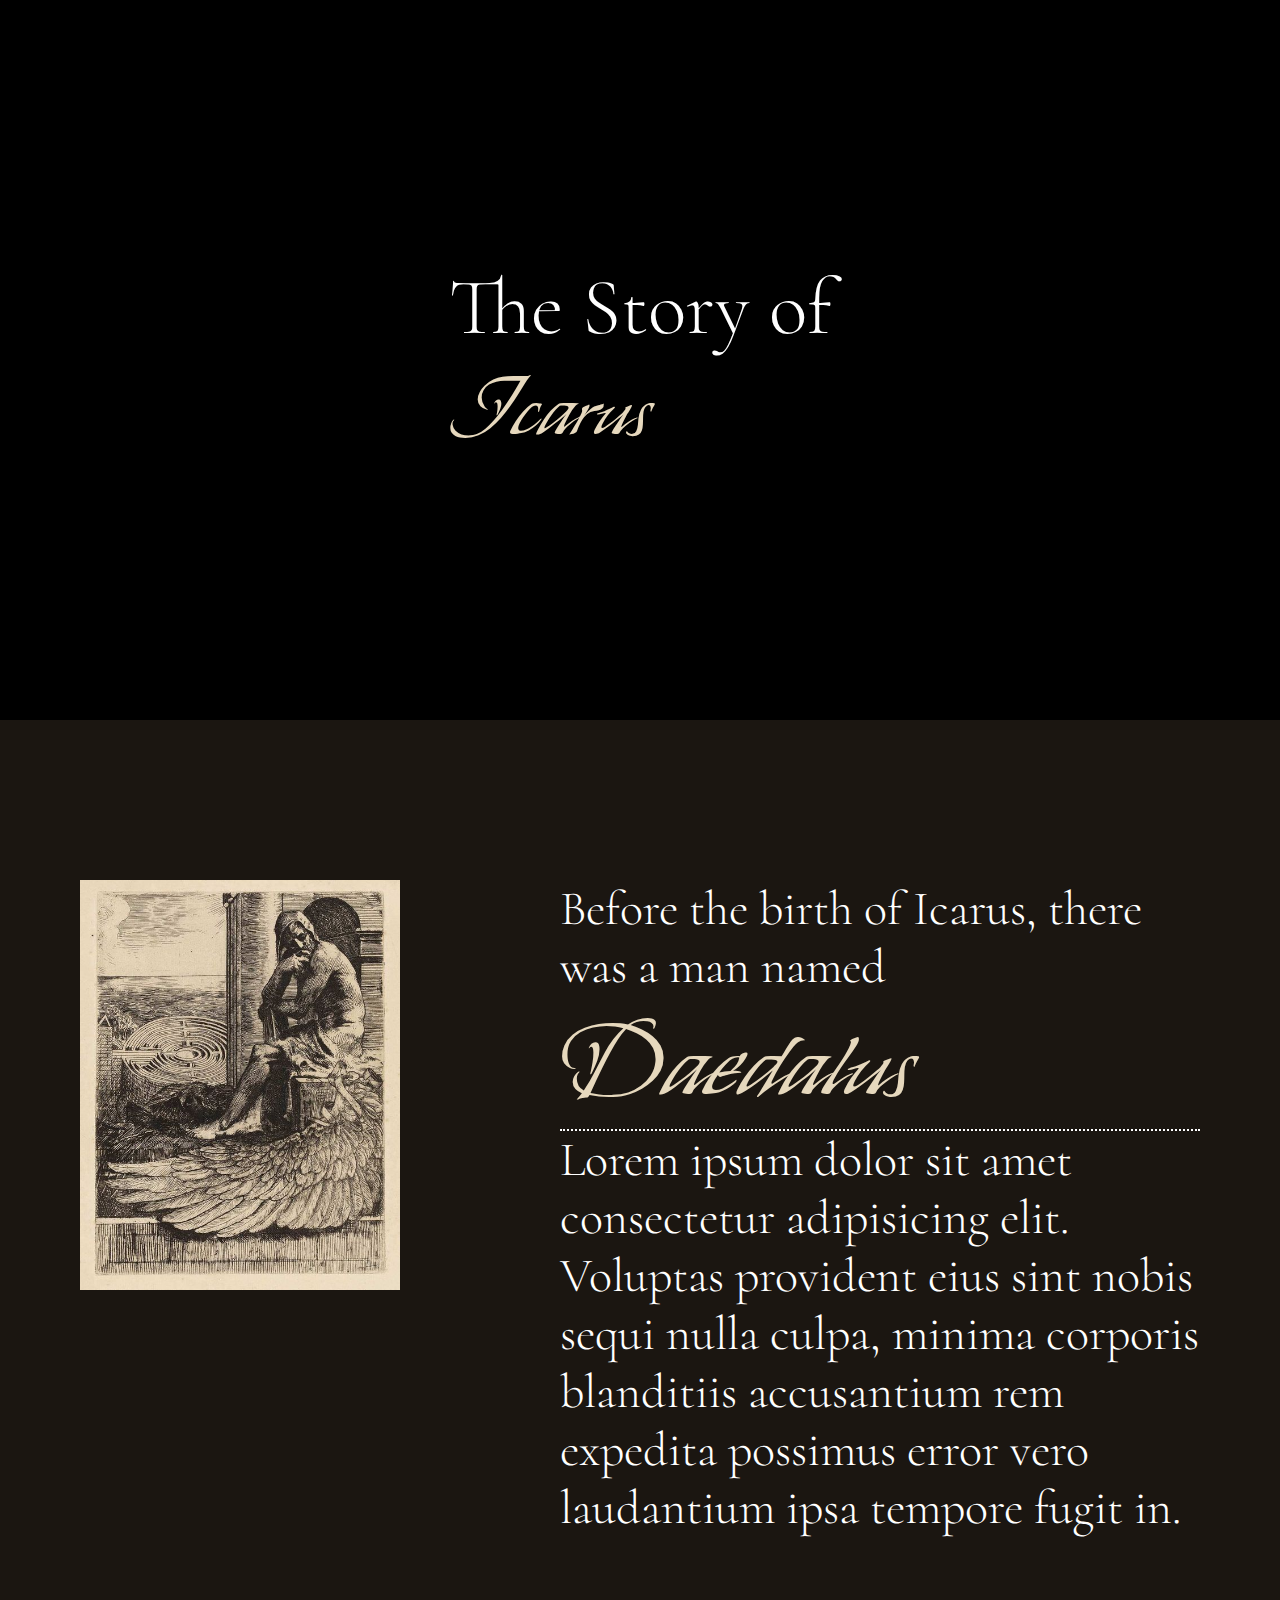
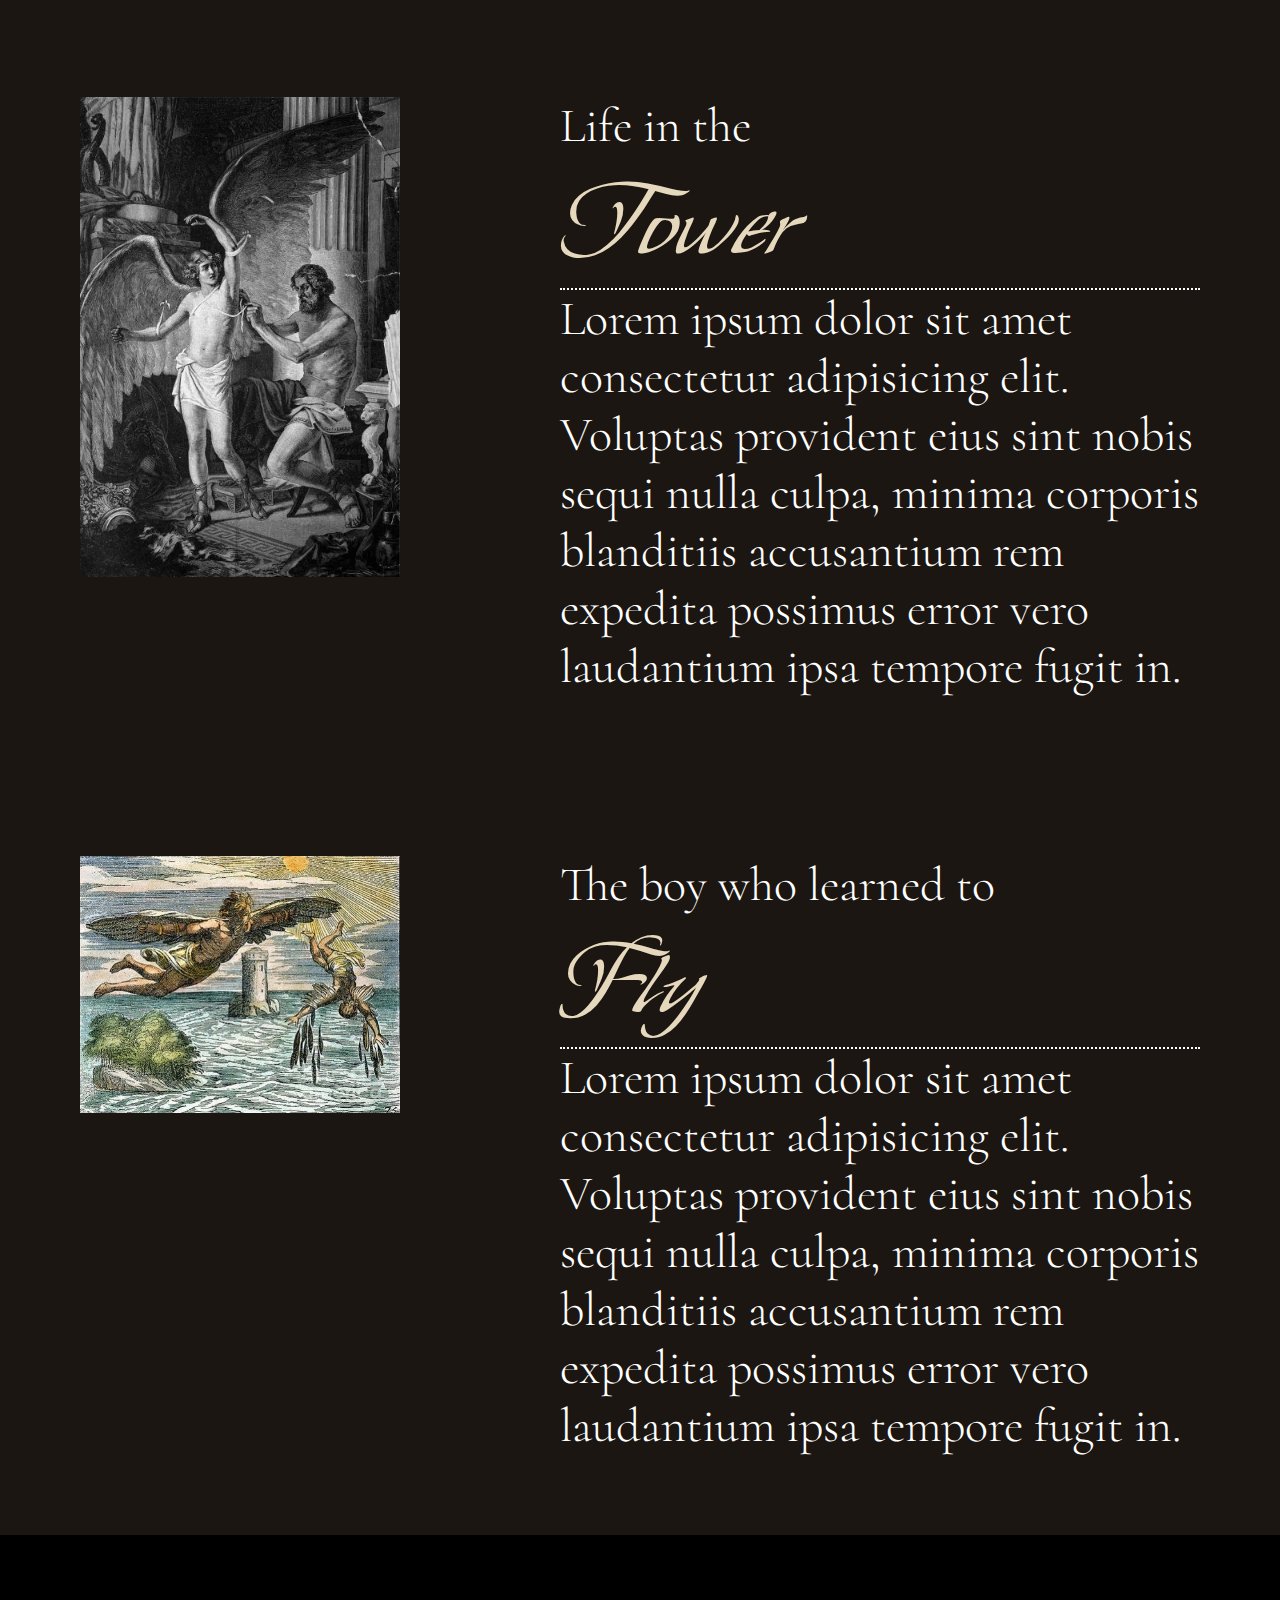
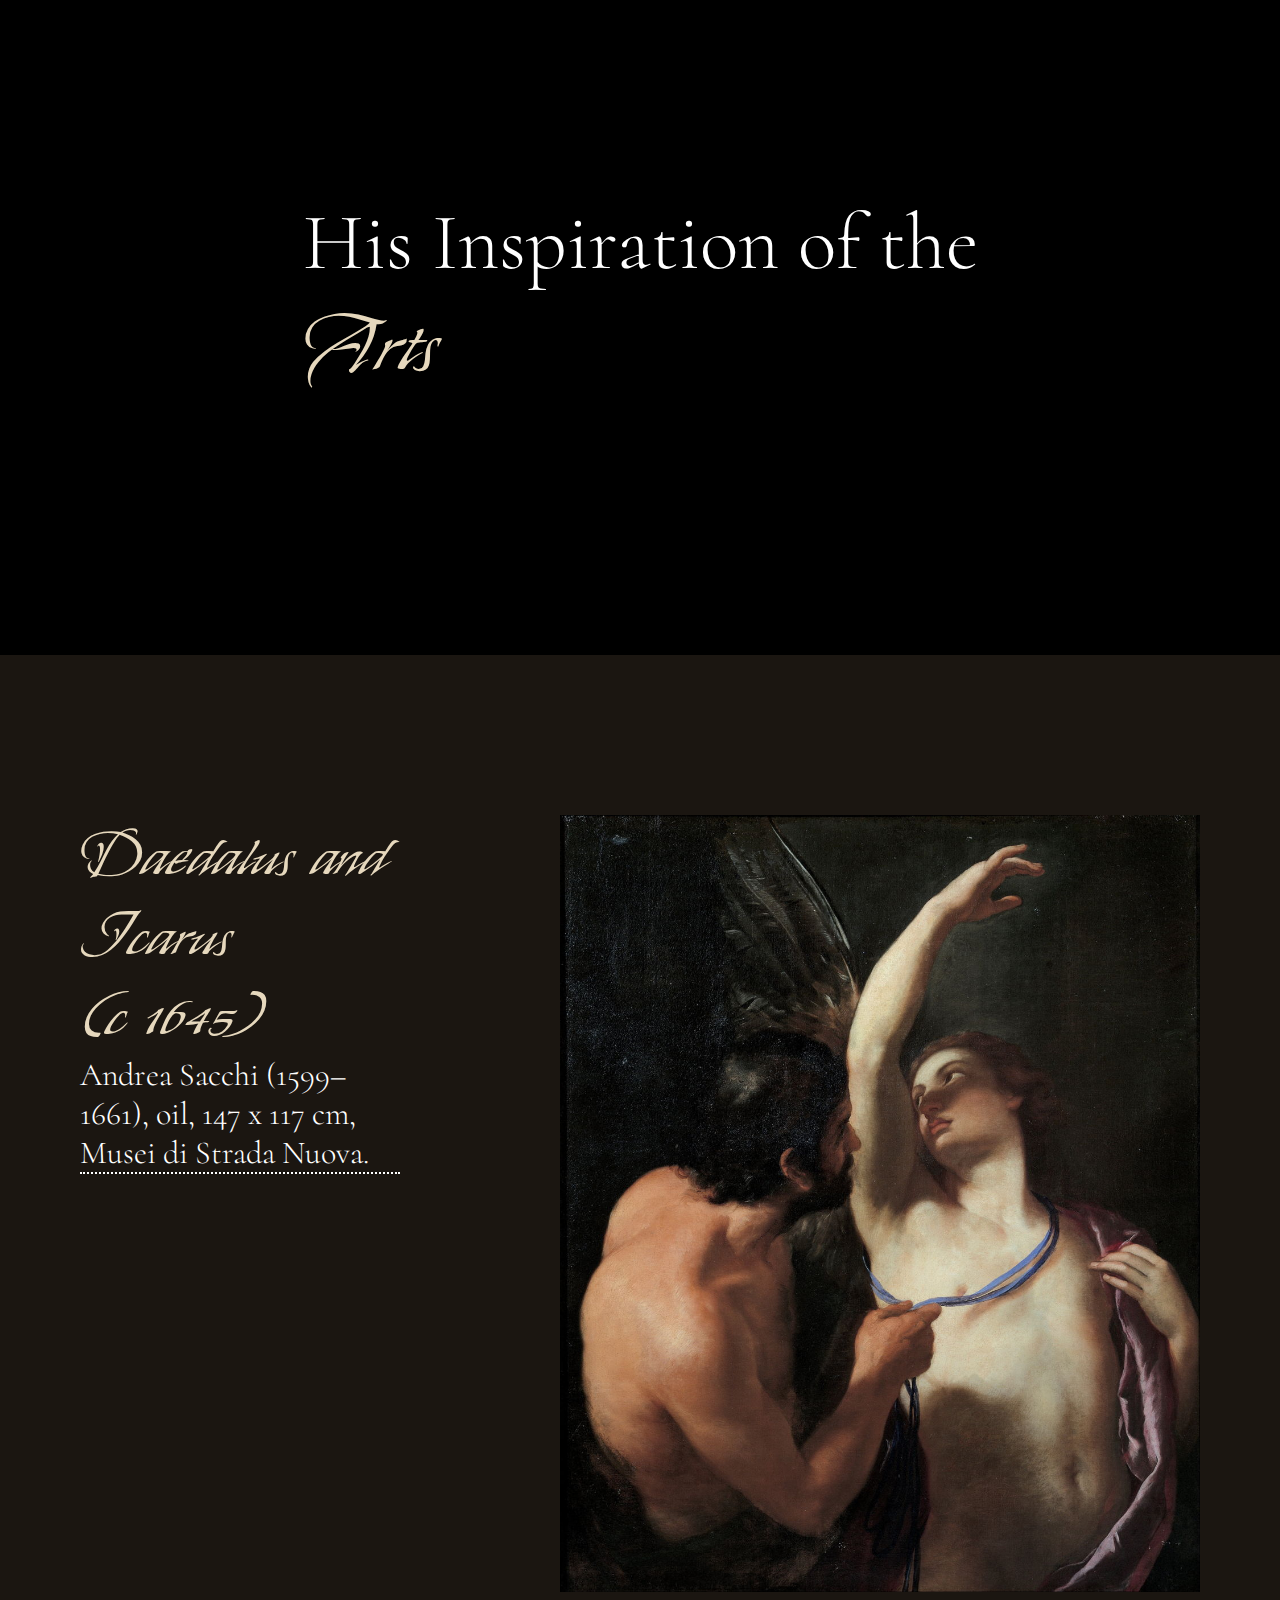
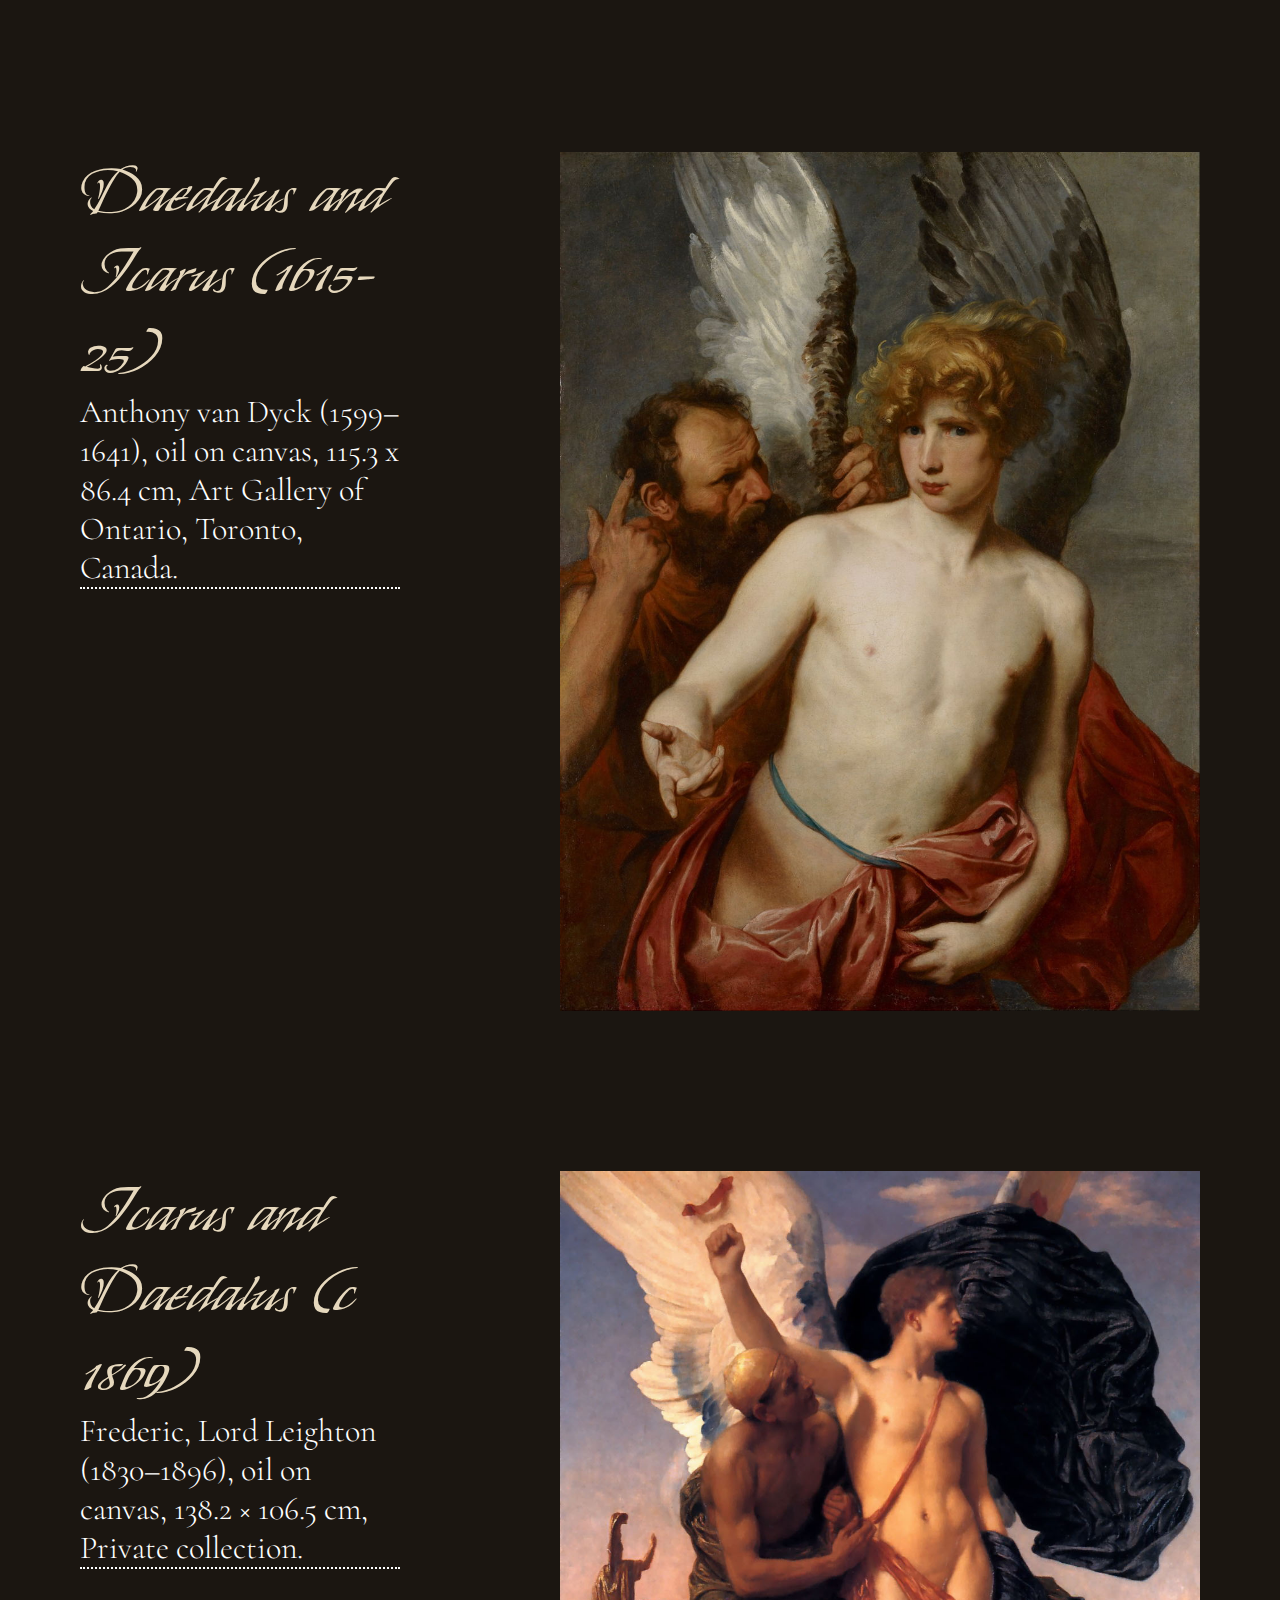
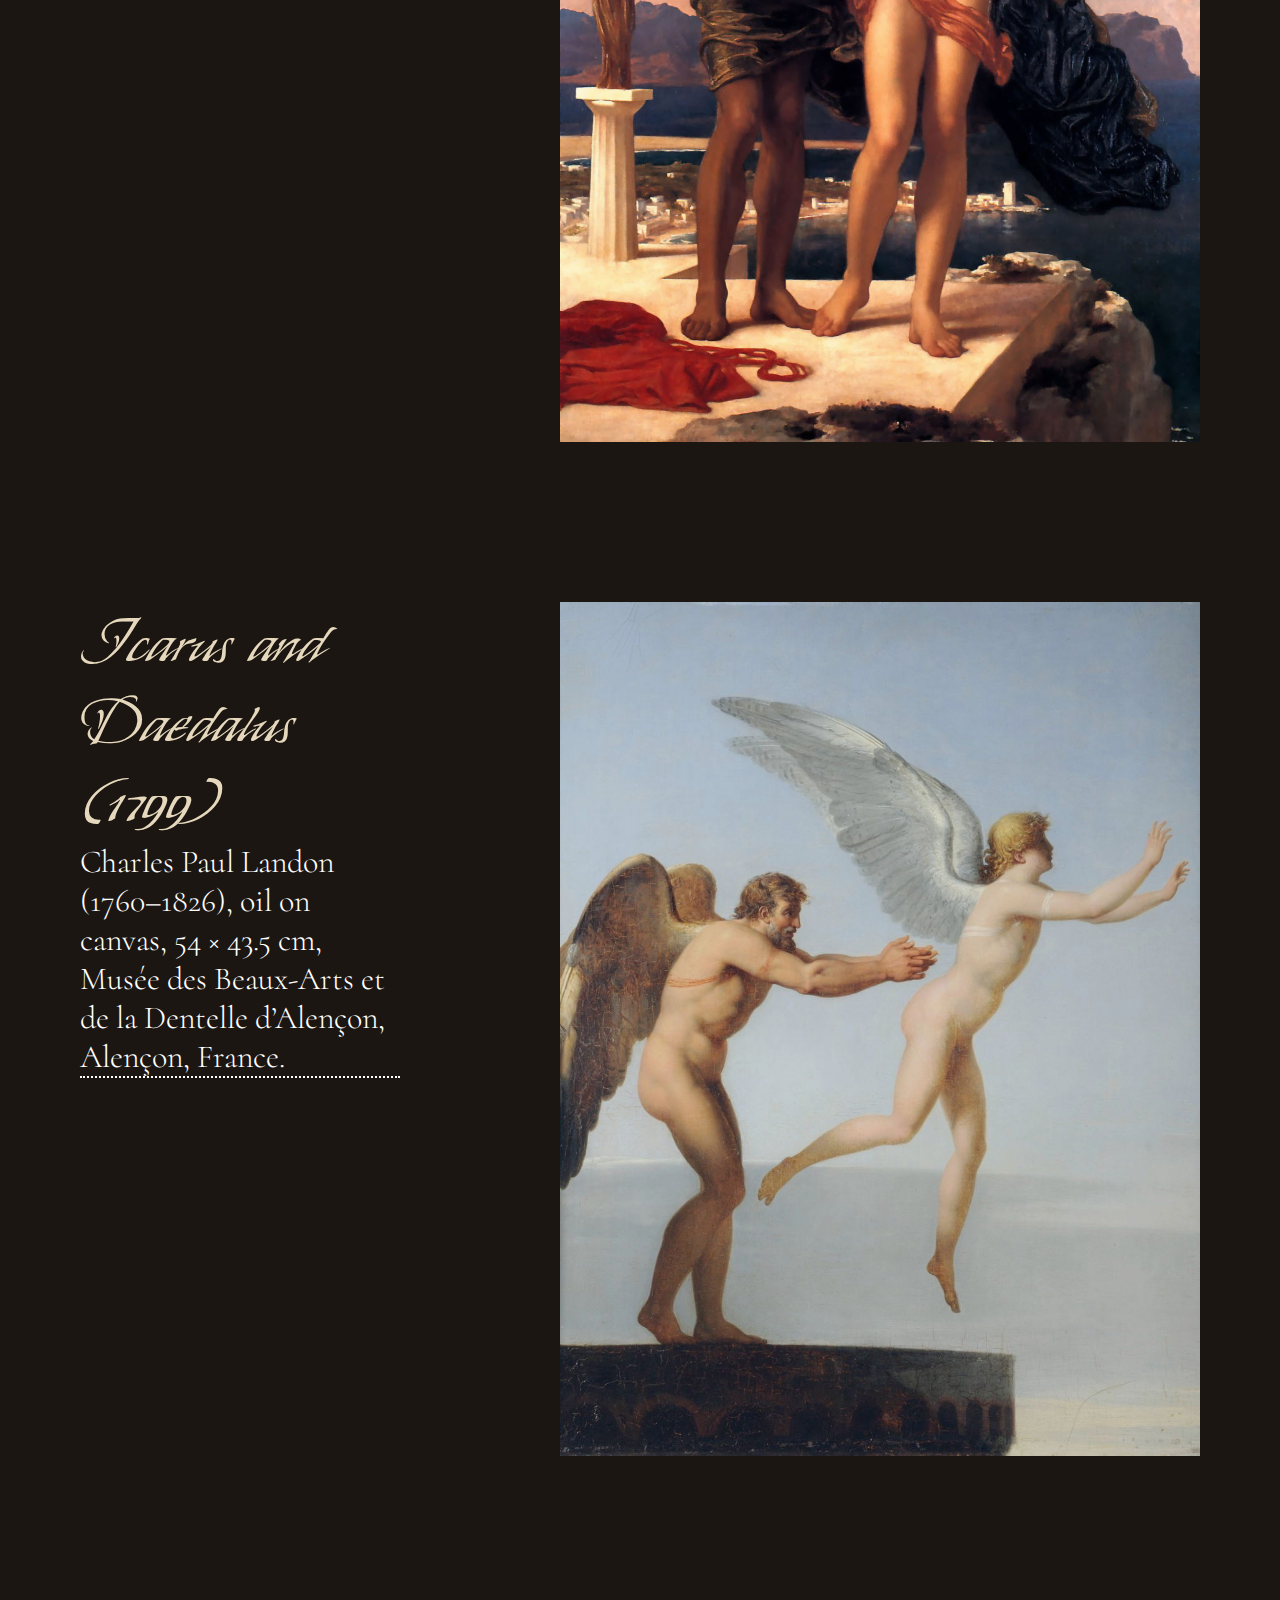
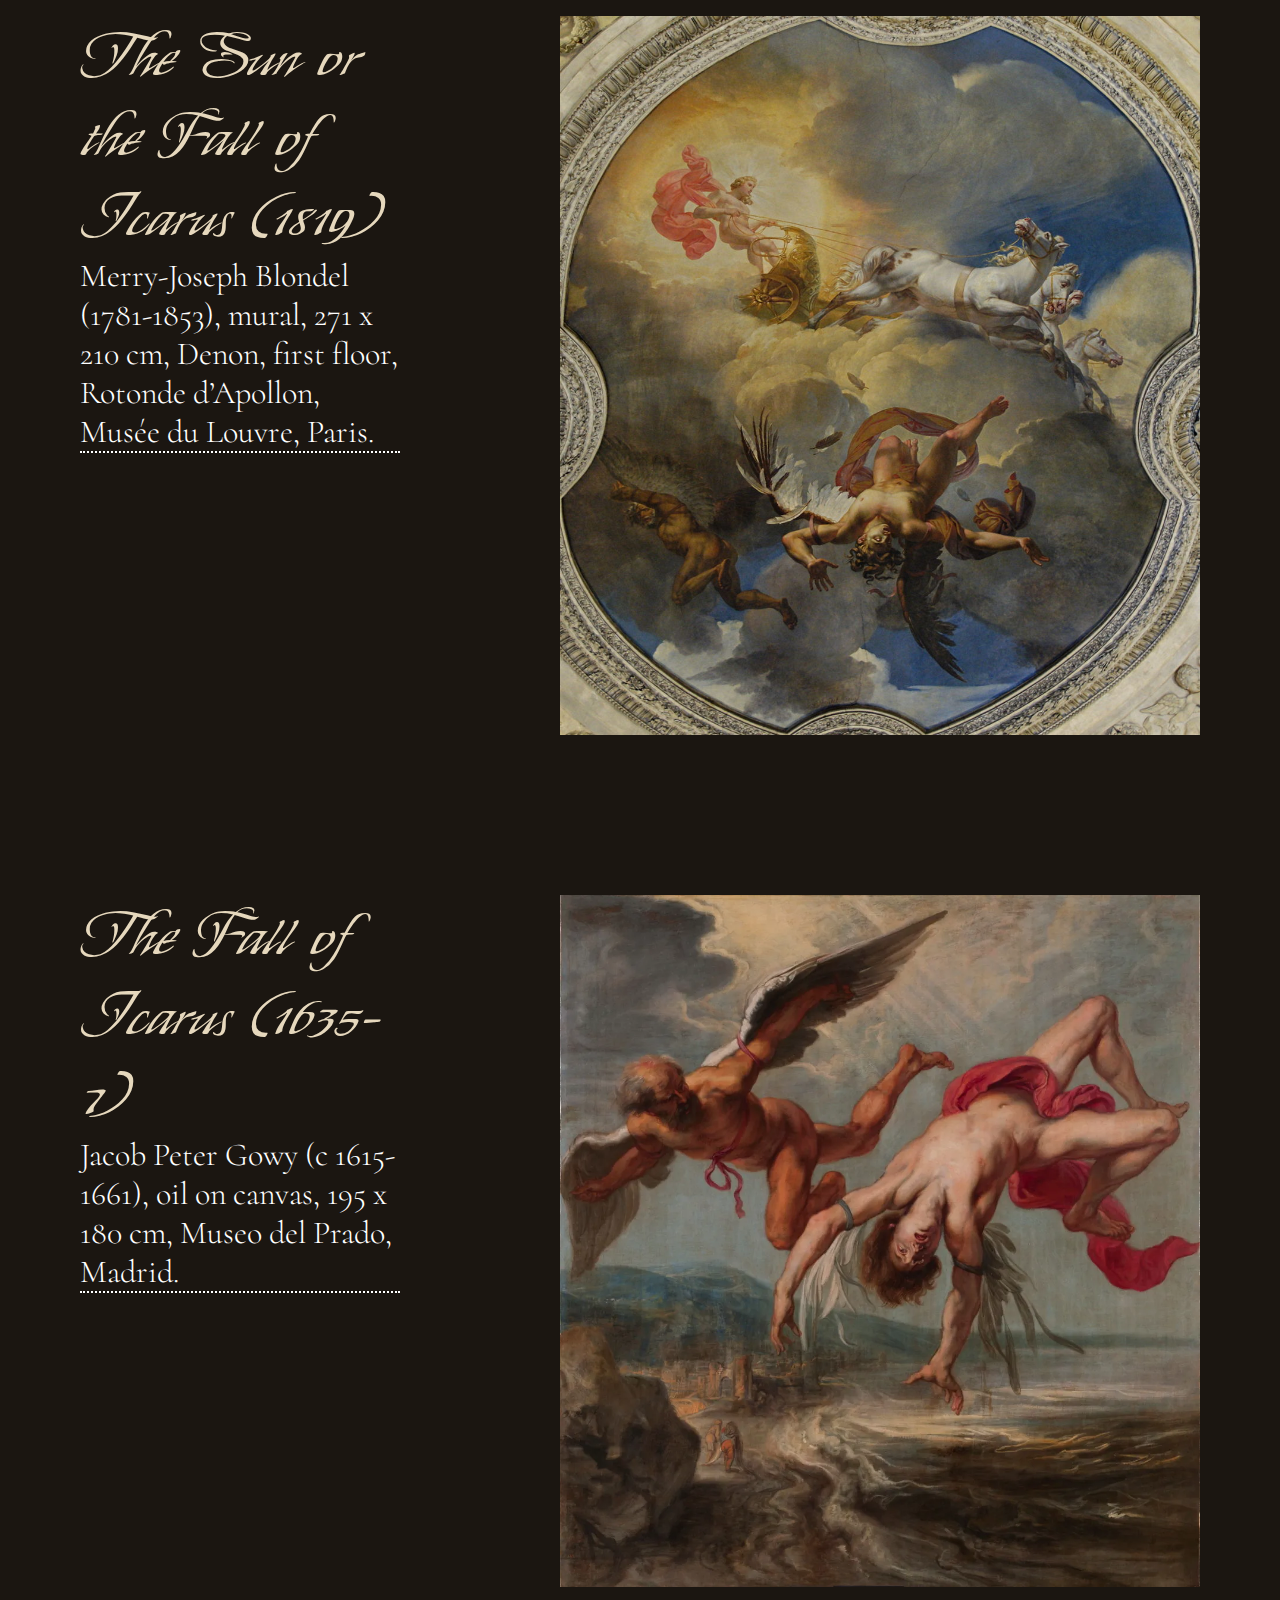
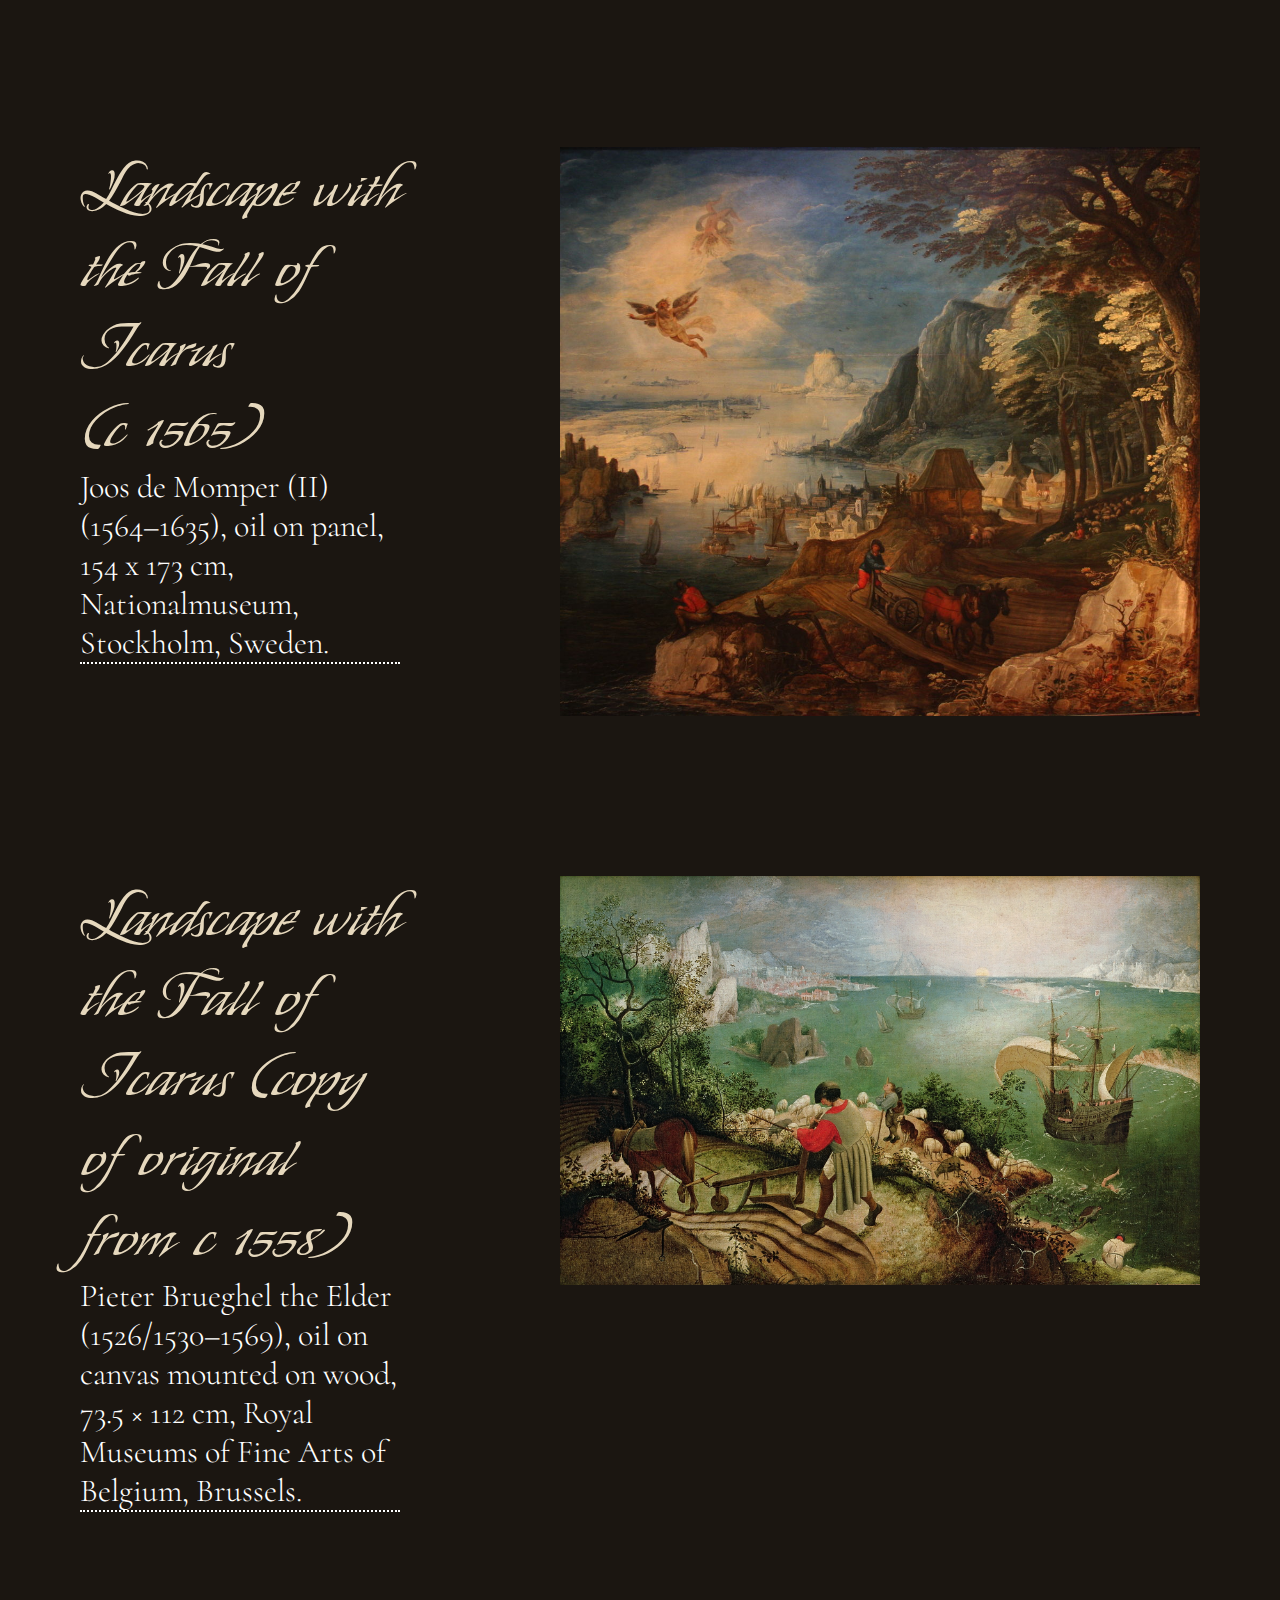
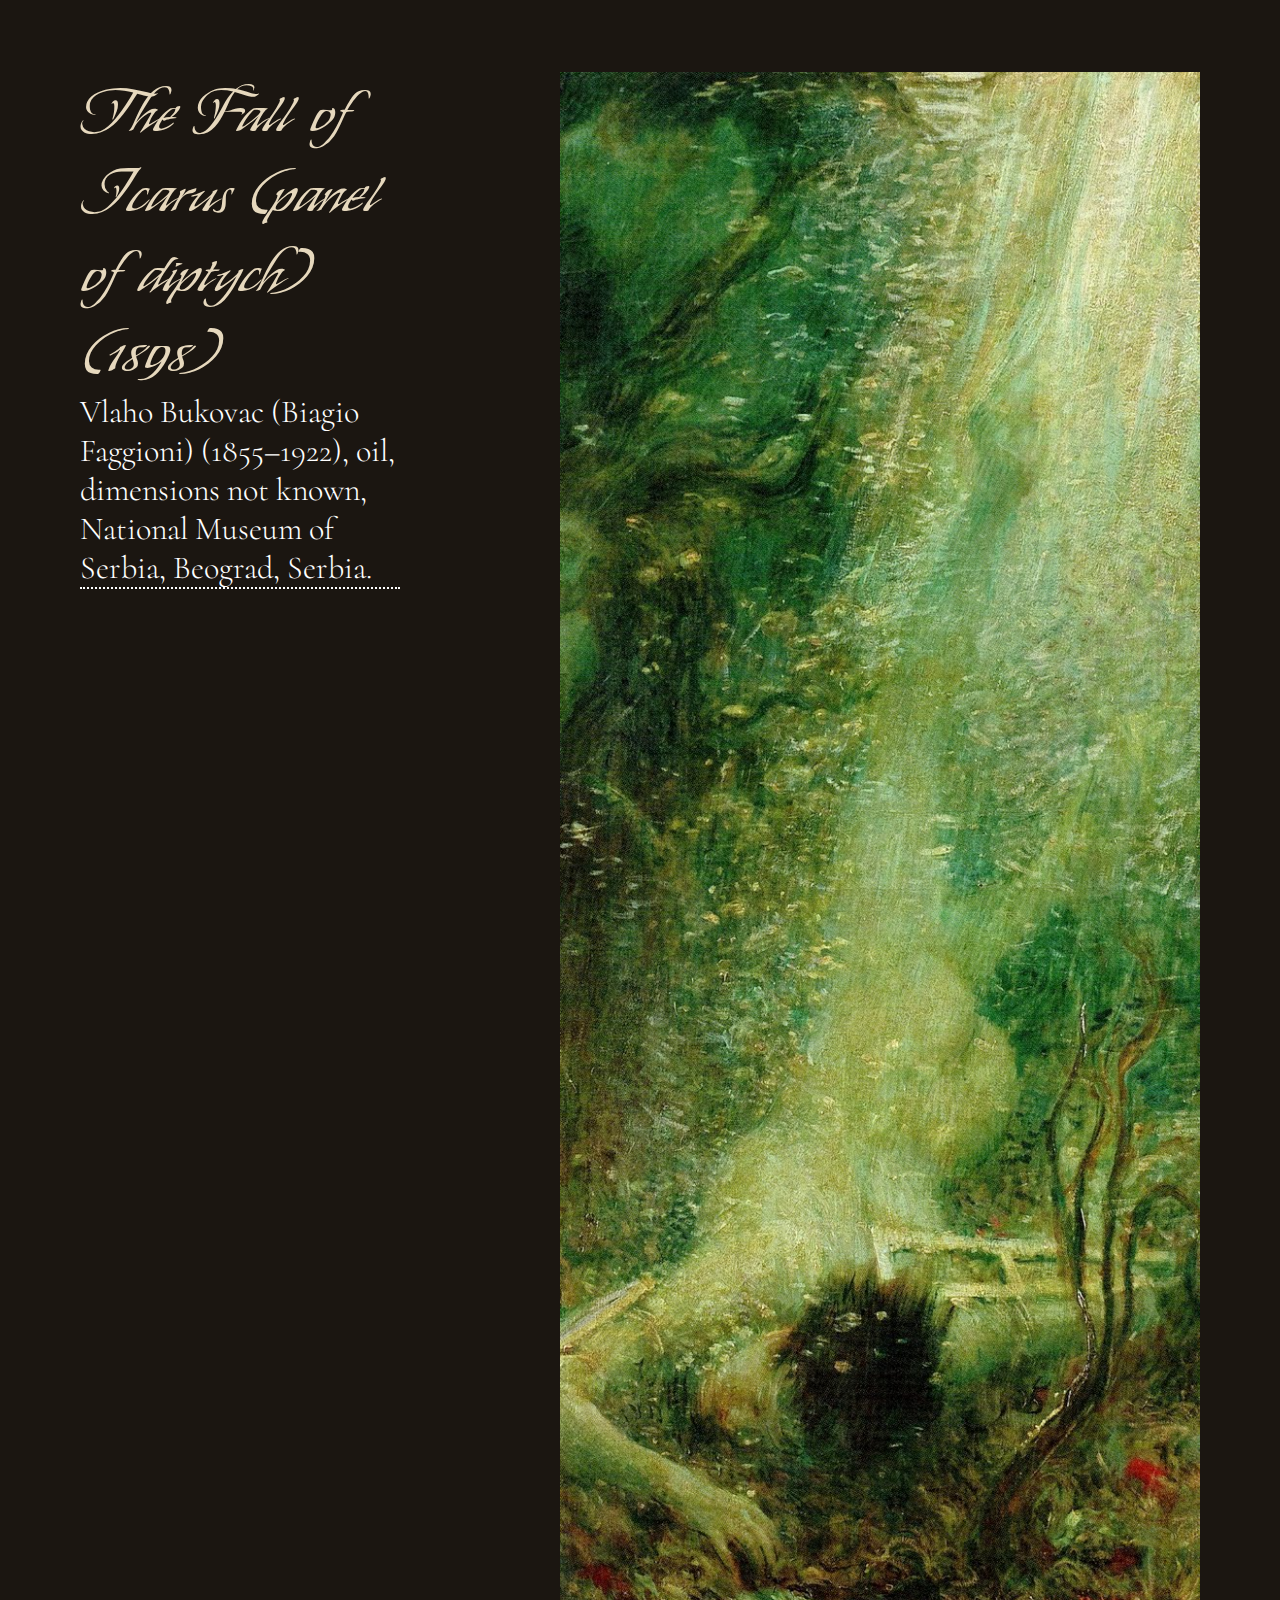
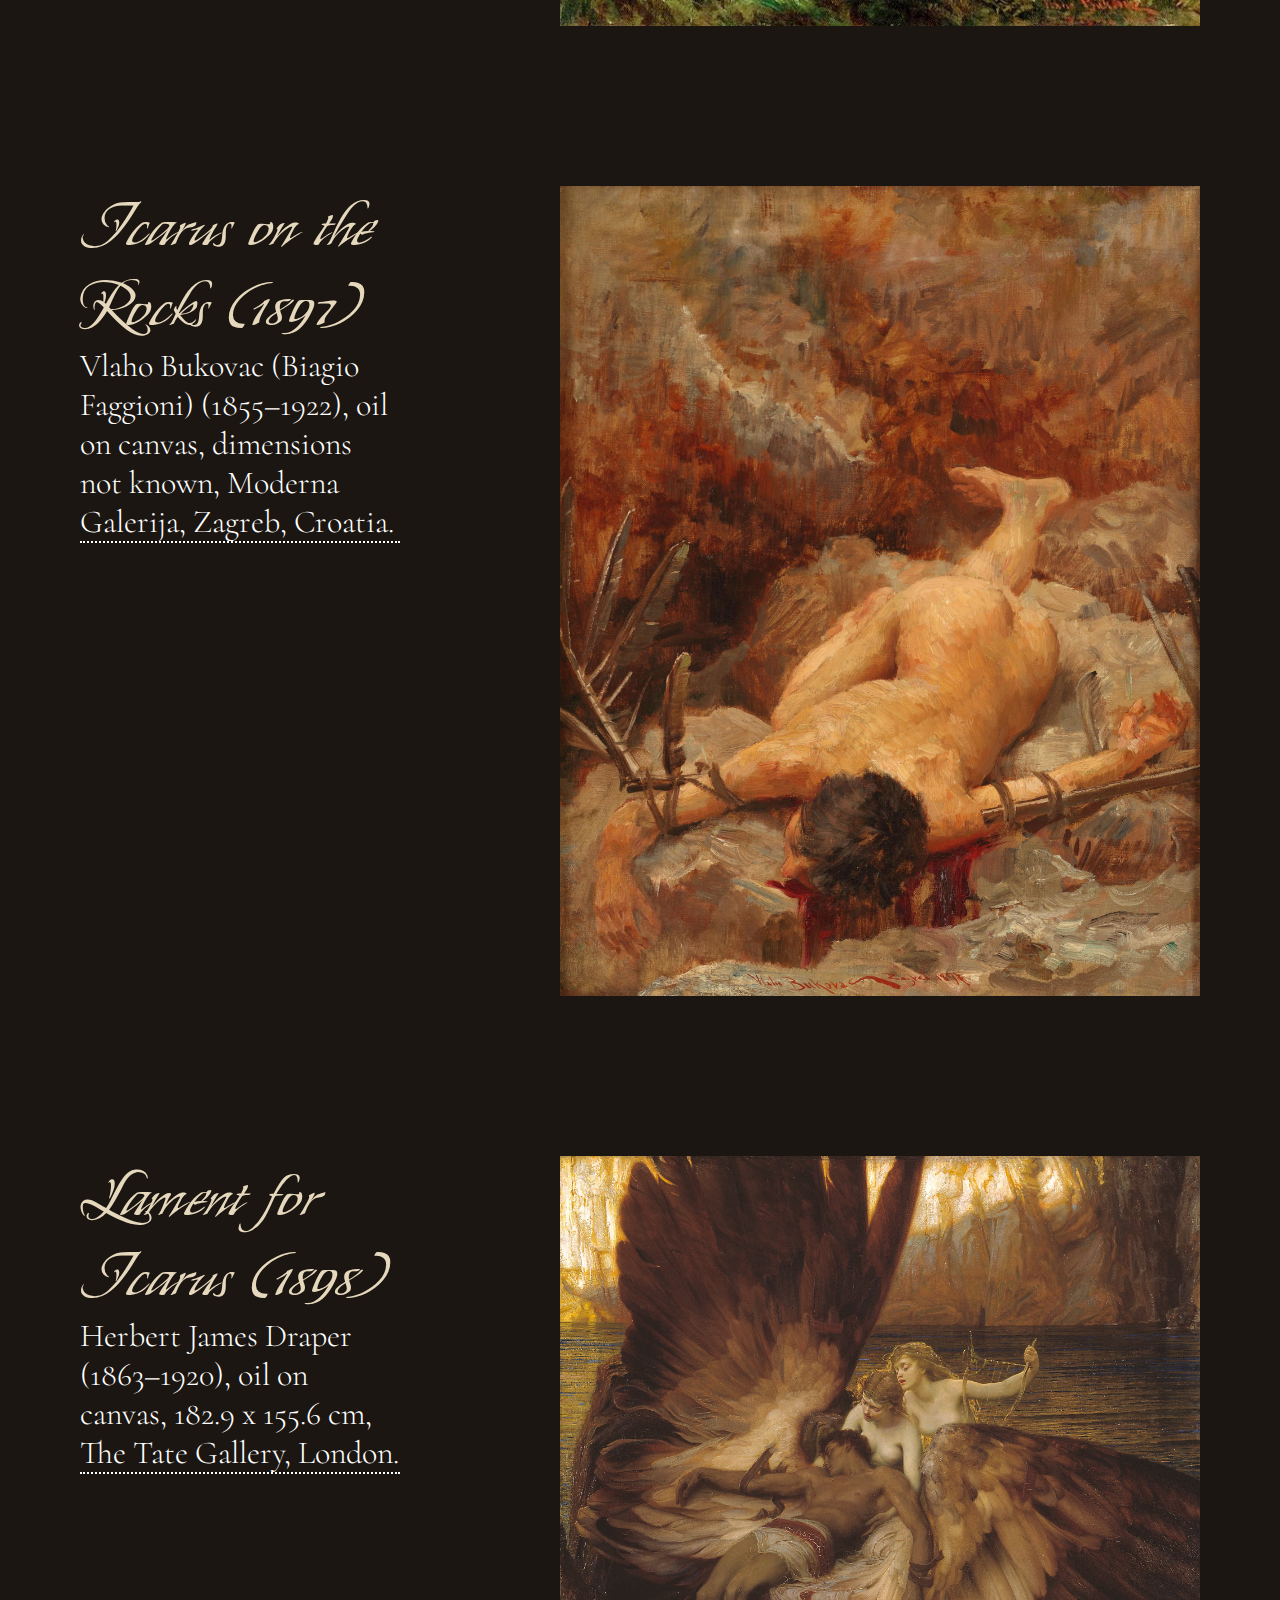
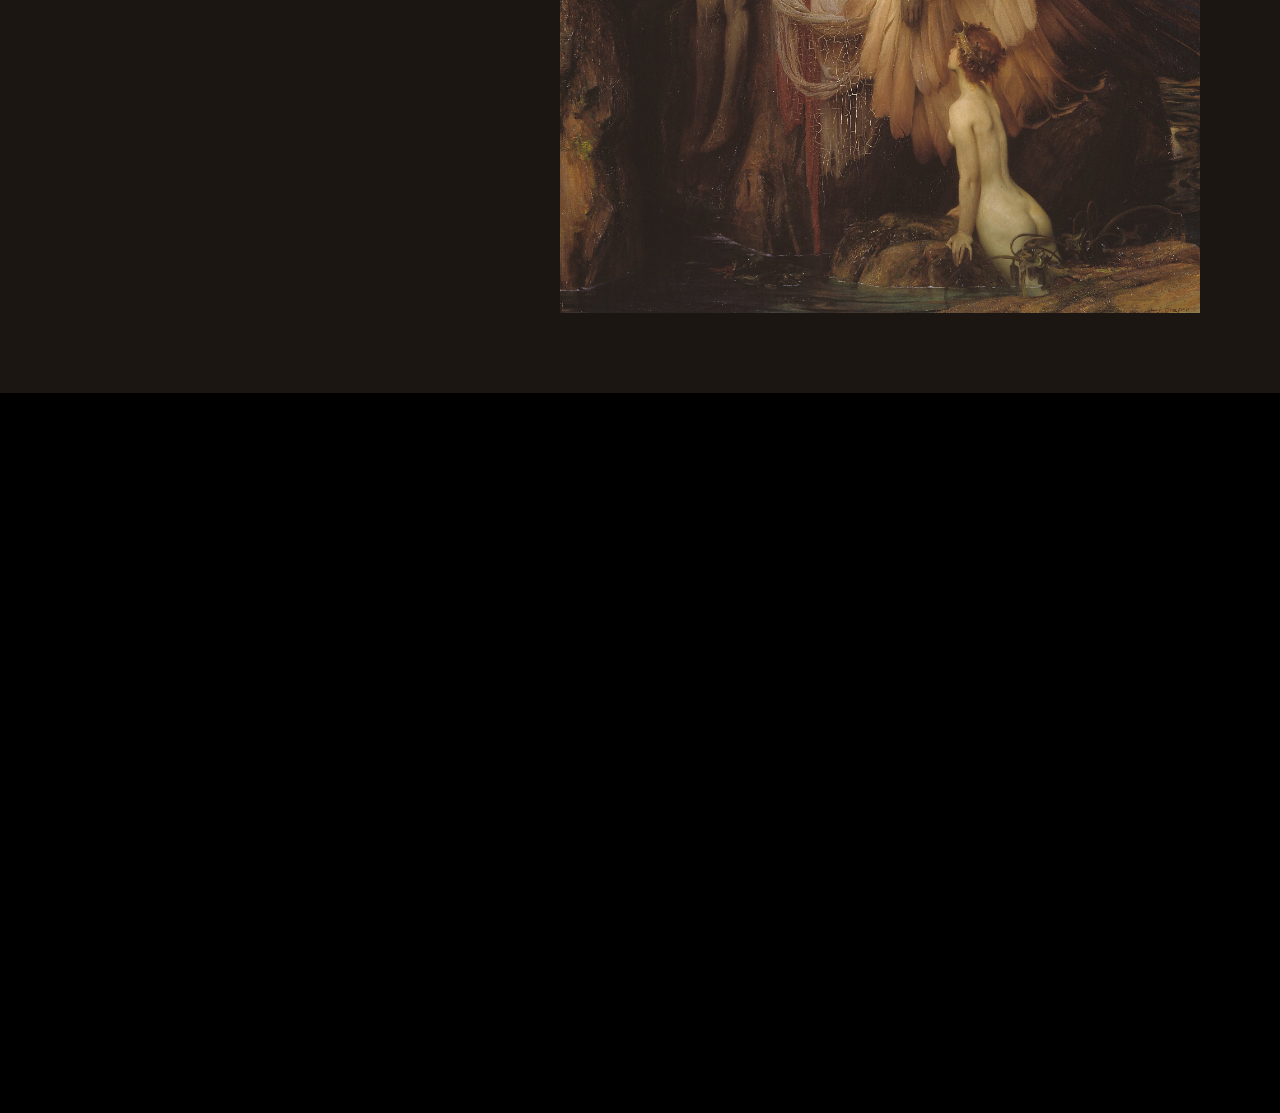
==== commit abfe317f: "update" ====
--- a/index.html
+++ b/index.html
@@ -76,8 +76,8 @@
 
         </div>
 
-        <div class="section">
-            <div class="section-child">
+        <div class="art-section">
+            <div class="section-art">
                 <div class="dotted">
                 <p class="alt">Daedalus and Icarus</p>
                 <p class="alt">(c 1645)</p>
@@ -87,7 +87,7 @@
             <div class="section-child"><img src="images/dae&ic.jpeg"></div>
 
 
-            <div class="section-child">
+            <div class="section-art">
                 <div class="dotted">
                 <p class="alt">Daedalus and Icarus (1615-25)</p>
                 <p>Anthony van Dyck (1599–1641), oil on canvas, 115.3 x 86.4 cm, Art Gallery of Ontario, Toronto, Canada.</p>
@@ -96,7 +96,7 @@
             <div class="section-child"><img src="images/dae&ic2.jpeg"></div>
 
 
-            <div class="section-child">
+            <div class="section-art">
                 <div class="dotted">
                 <p class="alt">Icarus and Daedalus (c 1869)</p>
                 <p>Frederic, Lord Leighton (1830–1896), oil on canvas, 138.2 × 106.5 cm, Private collection.</p>
@@ -105,7 +105,7 @@
             <div class="section-child"><img src="images/dae&ic3.jpeg"></div>
 
 
-            <div class="section-child">
+            <div class="section-art">
                 <div class="dotted">
                 <p class="alt">Icarus and Daedalus (1799)</p>
                 <p>Charles Paul Landon (1760–1826), oil on canvas, 54 × 43.5 cm, Musée des Beaux-Arts et de la Dentelle d’Alençon, Alençon, France.</p>
@@ -114,7 +114,7 @@
             <div class="section-child"><img src="images/dae&ic4.jpeg"></div>
 
 
-            <div class="section-child">
+            <div class="section-art">
                 <div class="dotted">
                 <p class="alt">The Sun or the Fall of Icarus (1819)</p>
                 <p>Merry-Joseph Blondel (1781-1853), mural, 271 x 210 cm, Denon, first floor, Rotonde d’Apollon, Musée du Louvre, Paris.</p>
@@ -123,7 +123,7 @@
             <div class="section-child"><img src="images/fallfromgrace.jpeg"></div>
 
 
-            <div class="section-child">
+            <div class="section-art">
                 <div class="dotted">
                 <p class="alt">The Fall of Icarus (1635-7)</p>
                 <p>Jacob Peter Gowy (c 1615-1661), oil on canvas, 195 x 180 cm, Museo del Prado, Madrid.</p>
@@ -132,7 +132,7 @@
             <div class="section-child"><img src="images/thefall.webp"></div>
 
 
-            <div class="section-child">
+            <div class="section-art">
                 <div class="dotted">
                 <p class="alt">Landscape with the Fall of Icarus</p>
                 <p class="alt">(c 1565)</p>
@@ -142,18 +142,16 @@
             <div class="section-child"><img src="images/thefall2.jpeg"></div>
 
 
-            <div class="section-child">
+            <div class="section-art">
                 <div class="dotted">
-                <p class="alt">Landscape with the Fall of Icarus</p>
-                <p class="alt">(copy)</p>
-                <p class="alt">(c 1558)</p>
+                <p class="alt">Landscape with the Fall of Icarus (copy of original from c 1558)</p>
                 <p>Pieter Brueghel the Elder (1526/1530–1569), oil on canvas mounted on wood, 73.5 × 112 cm, Royal Museums of Fine Arts of Belgium, Brussels.</p>
                 </div>
             </div>
             <div class="section-child"><img src="images/thefalloficarus.jpeg"></div>
 
 
-            <div class="section-child">
+            <div class="section-art">
                 <div class="dotted">
                 <p class="alt">The Fall of Icarus (panel of diptych) (1898)</p>
                 <p>Vlaho Bukovac (Biagio Faggioni) (1855–1922), oil, dimensions not known, National Museum of Serbia, Beograd, Serbia.</p>
@@ -162,7 +160,7 @@
             <div class="section-child"><img src="images/aftermath.jpeg"></div>
 
 
-            <div class="section-child">
+            <div class="section-art">
                 <div class="dotted">
                 <p class="alt">Icarus on the Rocks (1897)</p>
                 <p>Vlaho Bukovac (Biagio Faggioni) (1855–1922), oil on canvas, dimensions not known, Moderna Galerija, Zagreb, Croatia.</p>
@@ -171,7 +169,7 @@
             <div class="section-child"><img src="images/aftermath2.jpeg"></div>
 
 
-            <div class="section-child">
+            <div class="section-art">
                 <div class="dotted">
                 <p class="alt">Lament for Icarus (1898)</p>
                 <p>Herbert James Draper (1863–1920), oil on canvas, 182.9 x 155.6 cm, The Tate Gallery, London.</p>
@@ -180,6 +178,15 @@
             <div class="section-child"><img src="images/lament.jpeg"></div>
         </div>
 
+
+        <div class="end">
+            
+            <footer class="the-end">
+                <img src="images/waves.svg">
+            </footer>
+
+        </div>
+
     </div>
 
 </body>
--- a/css/style.css
+++ b/css/style.css
@@ -6,7 +6,7 @@
 
 .hero {
     height: 80vh;
-    background-color: #1B1611;
+    background-color: black;
     display: grid;
     place-content: center; /*start, center, end (shorthand for justify-content with align-content)*/
     margin-bottom: 10em;
@@ -105,4 +105,59 @@
         color: #E6D8BD;
         margin: 0;
     }
+}
+
+.art-section {
+    display: grid;
+    /*grid-template-columns: 25% 75%;*/
+    grid-template-columns: 1fr 2fr;
+    gap: 10em;
+    margin: 5em;
+  }
+  
+  .section-art {
+    min-height: 1em;
+    /*background-color: #d6d6d6;*/
+    img {
+        width: 100%;
+        height: auto;
+        display: block;
+    }
+    p {
+        font-family: "Cormorant", serif;
+        font-weight: 300;
+        font-size: 2em;
+        color: #FFFFFF;
+        margin: 0;
+    }
+    p.alt {
+        font-family: "My Soul", cursive;  
+        color: #E6D8BD;
+        font-size: 60px; 
+    }
+  }
+
+  @media only screen and (max-width: 720px){
+    .art-section {
+        grid-template-columns: 1fr;
+      }
+
+      .the-arts{
+        h1 {
+            font-size: 3em;
+        }
+    
+        h2 {
+            font-size: 3em;
+        }
+    }
+
+  }
+
+.end {
+    height: 80vh;
+    background-color: black;
+    display: grid;
+    place-content: center; /*start, center, end (shorthand for justify-content with align-content)*/
+    margin-bottom: 0em;
 }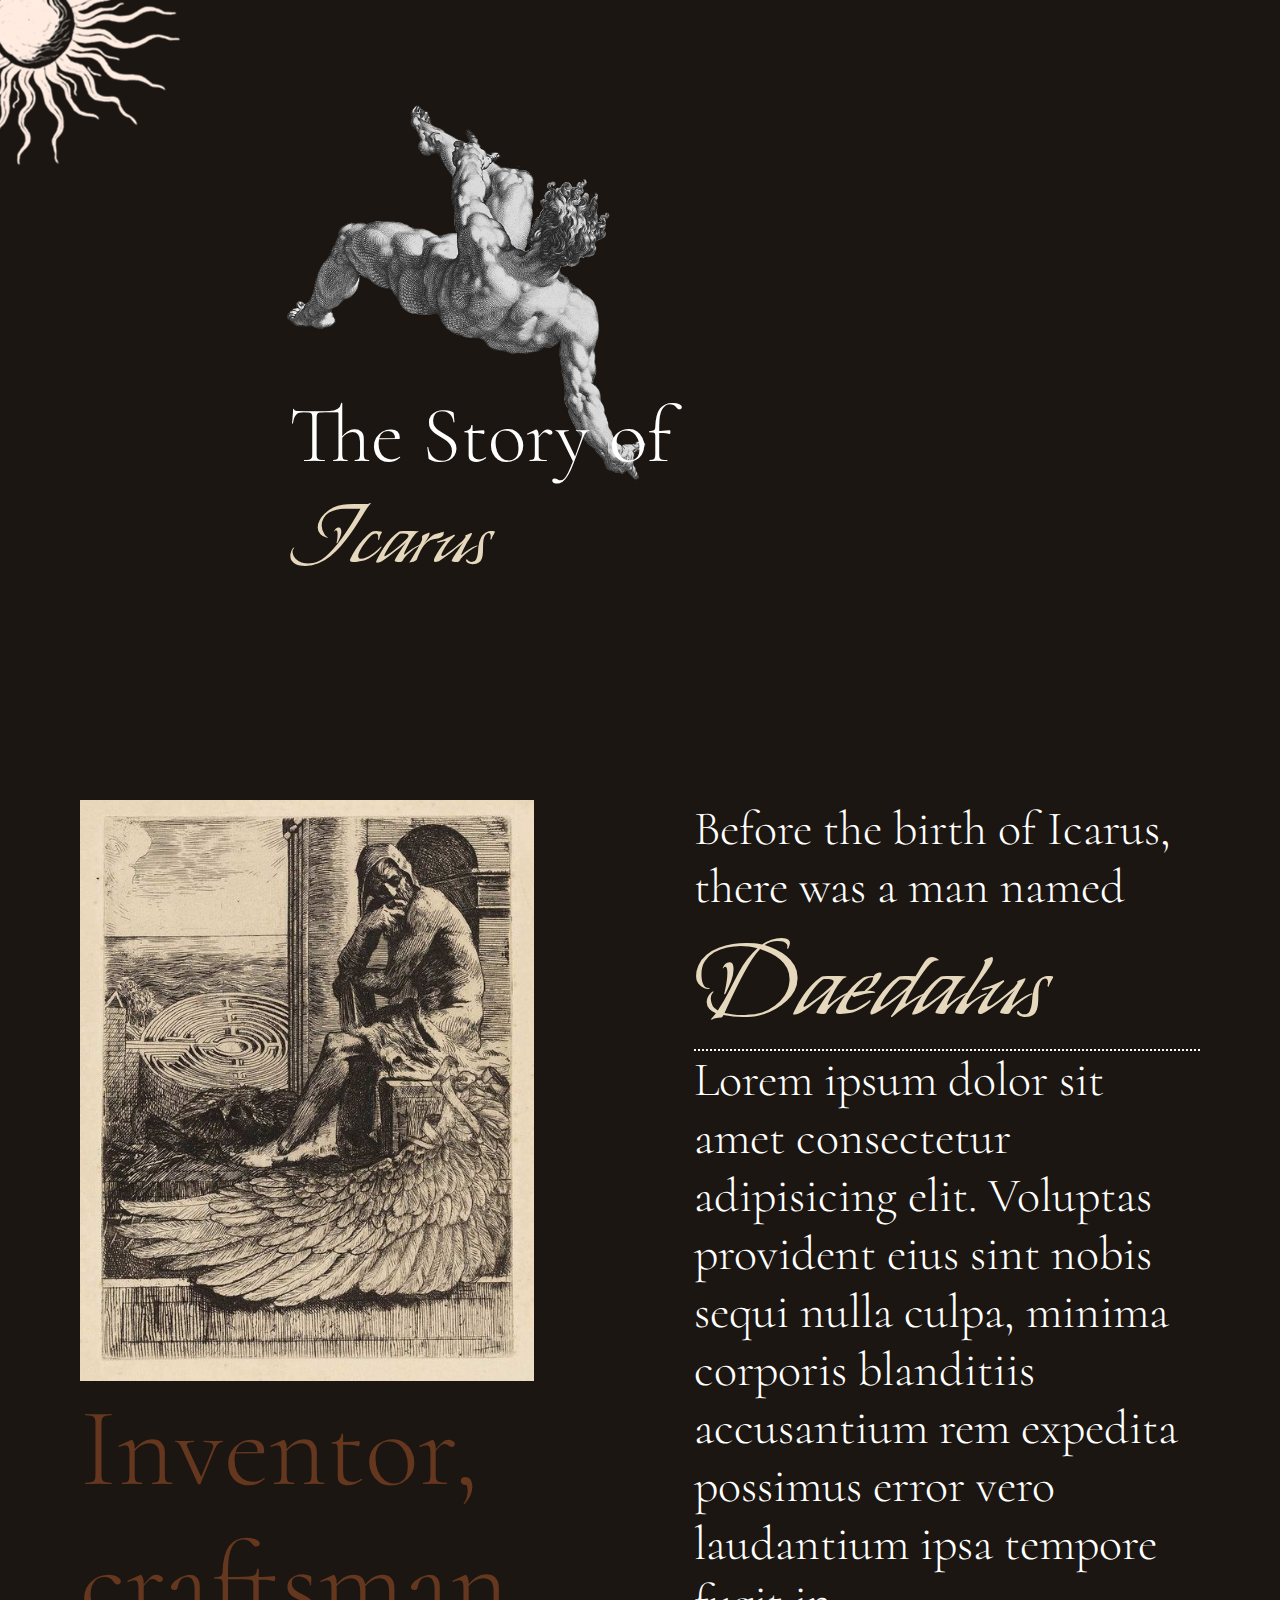
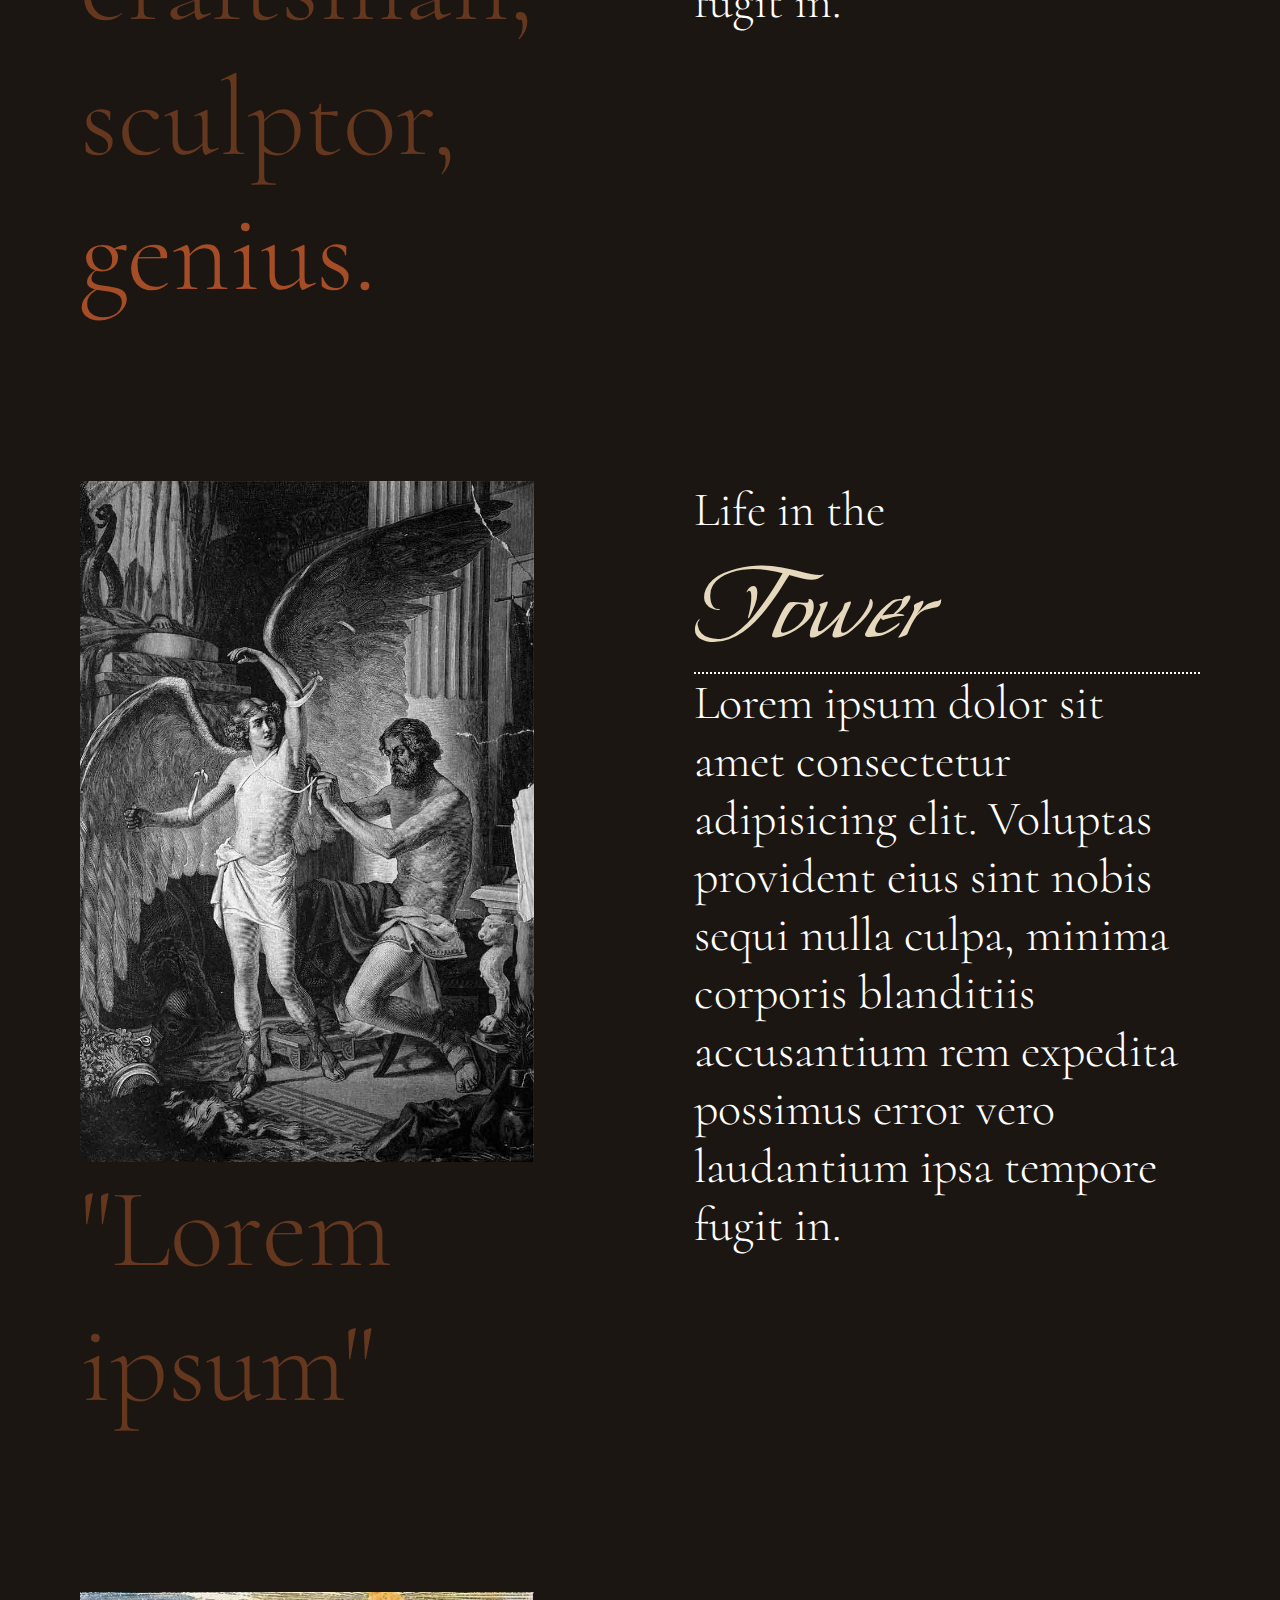
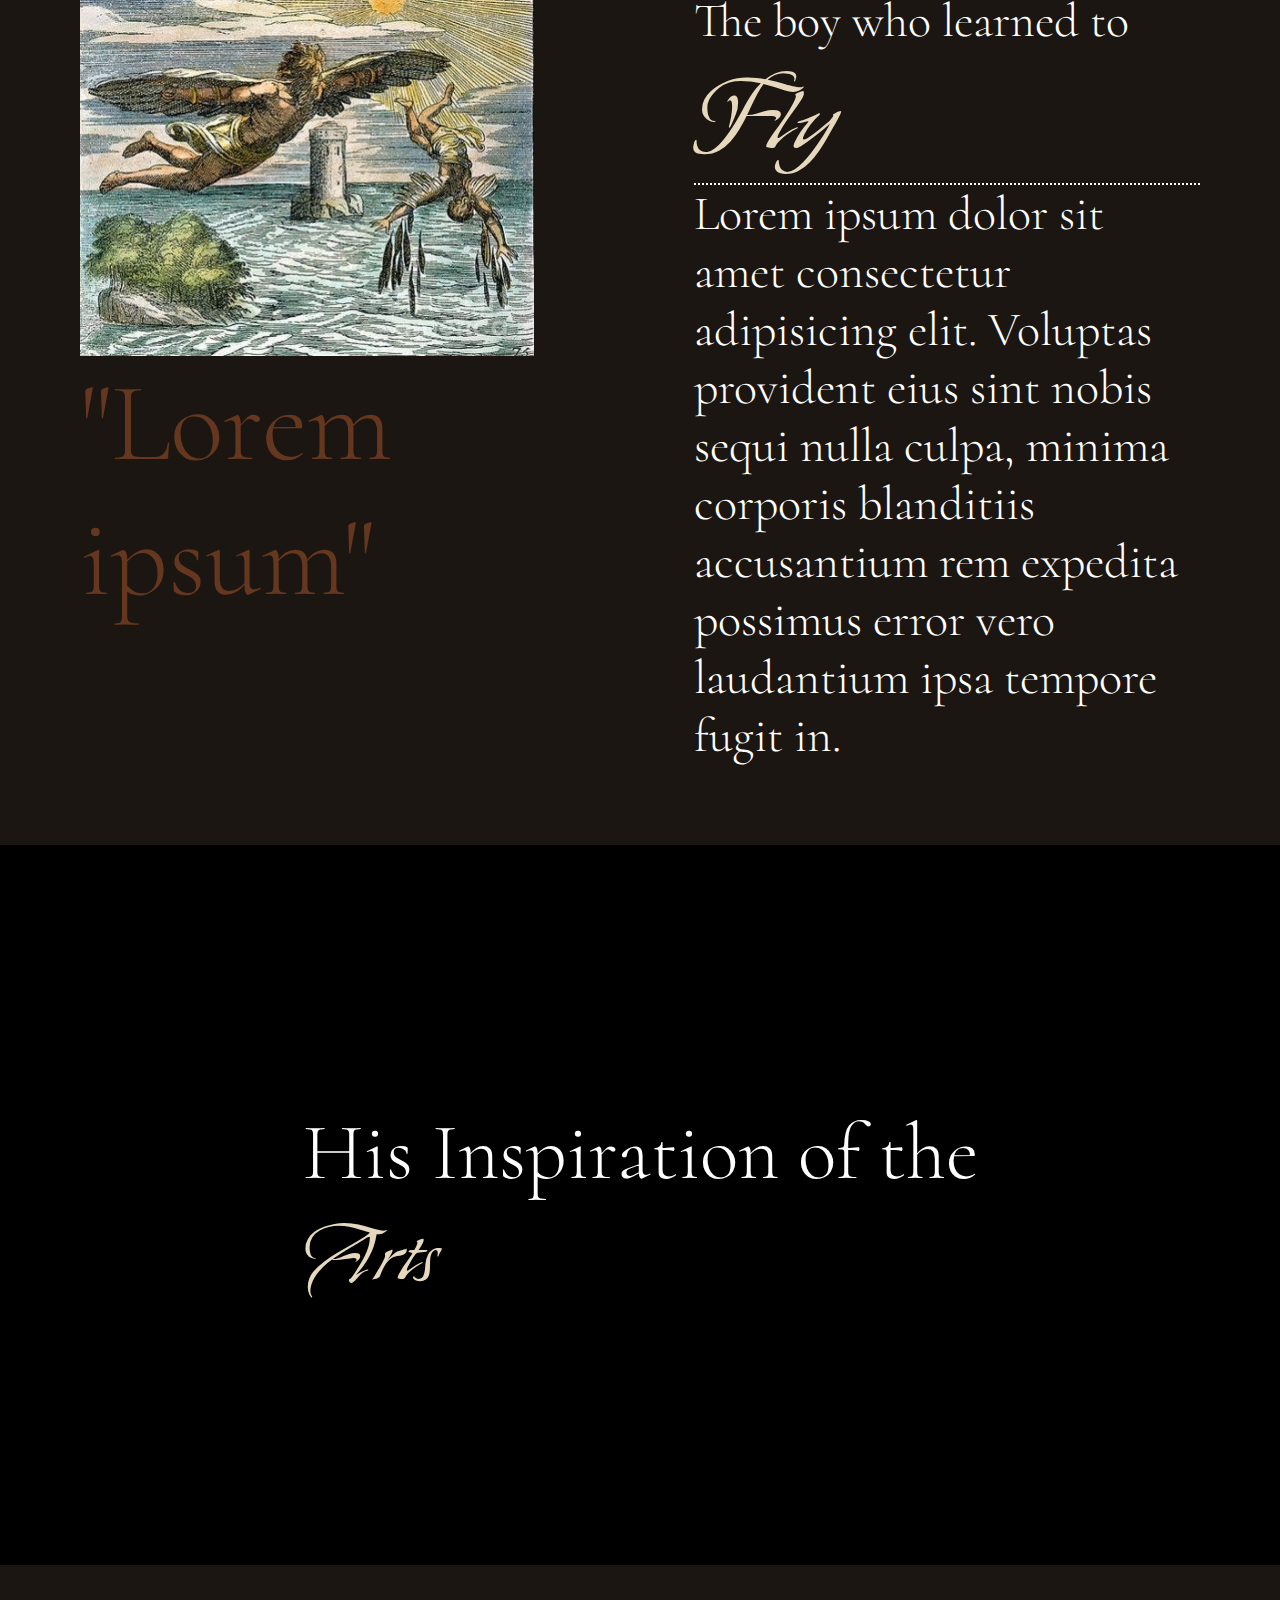
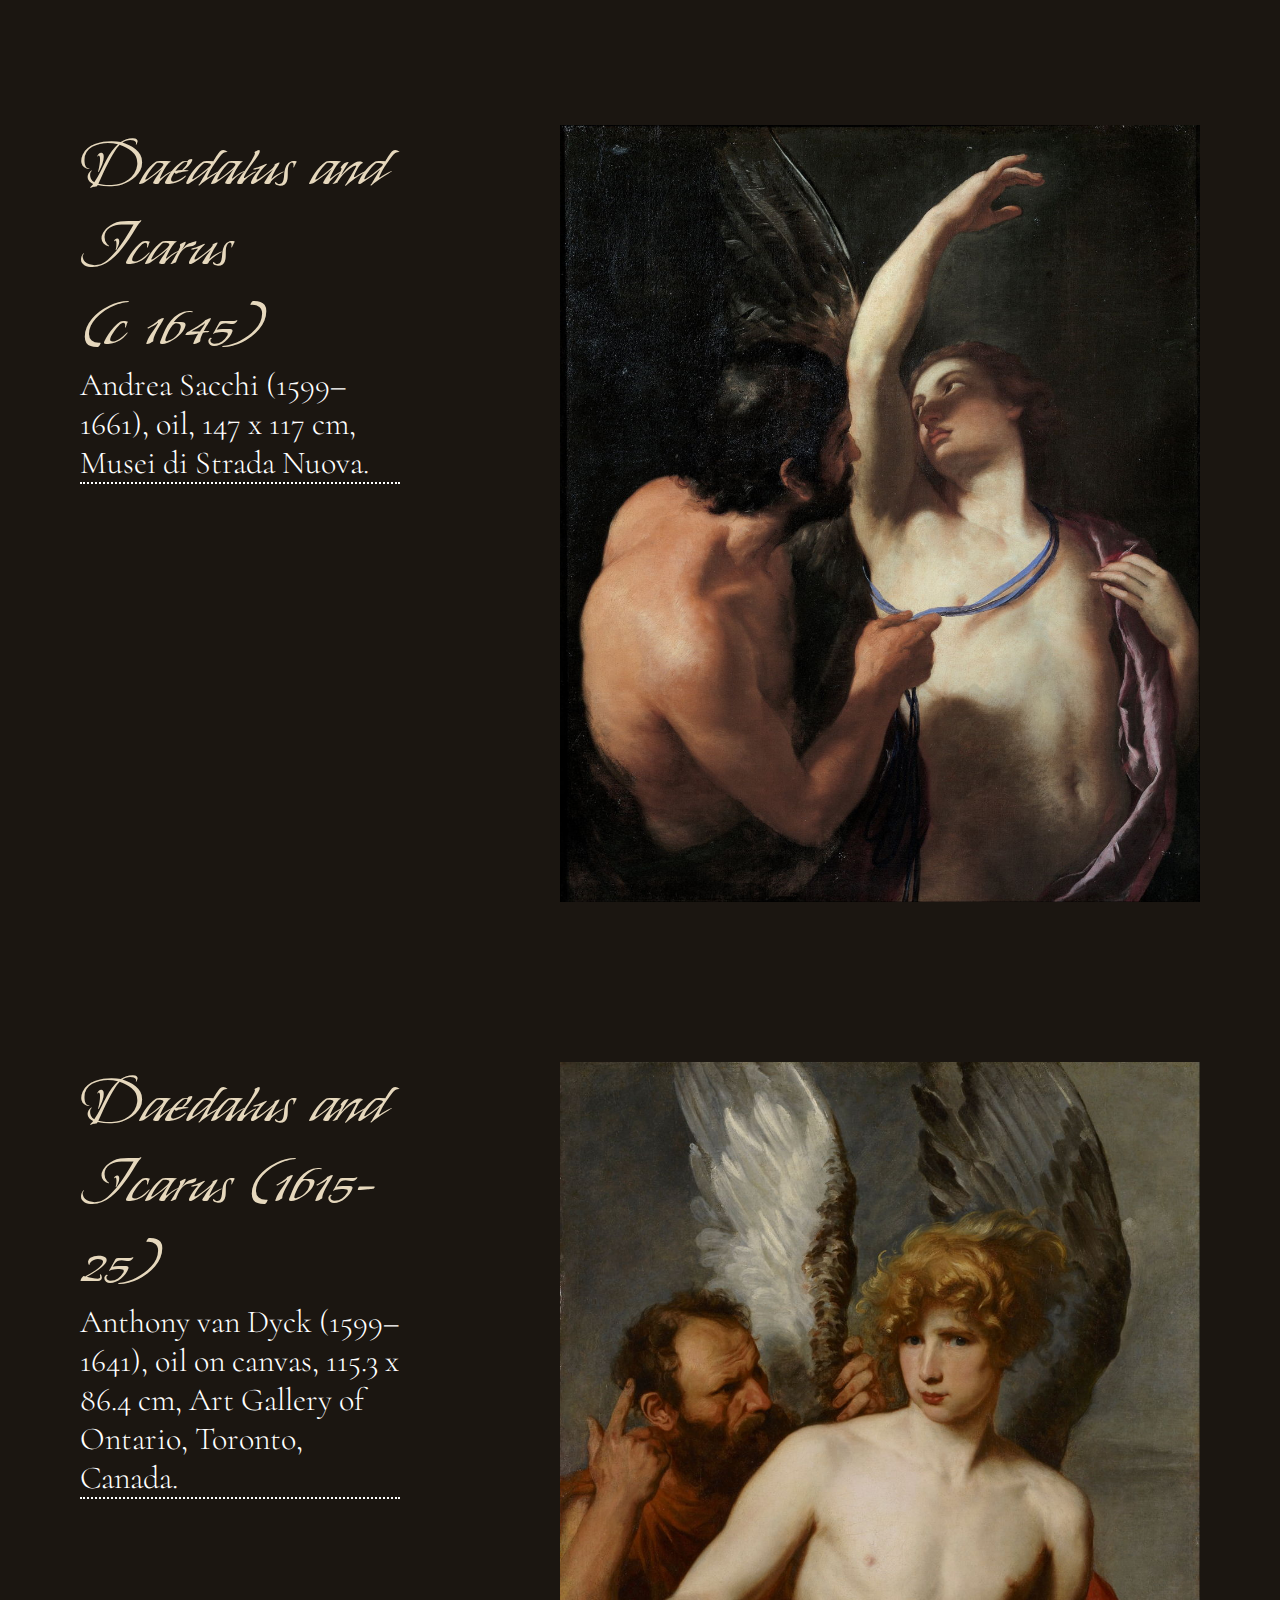
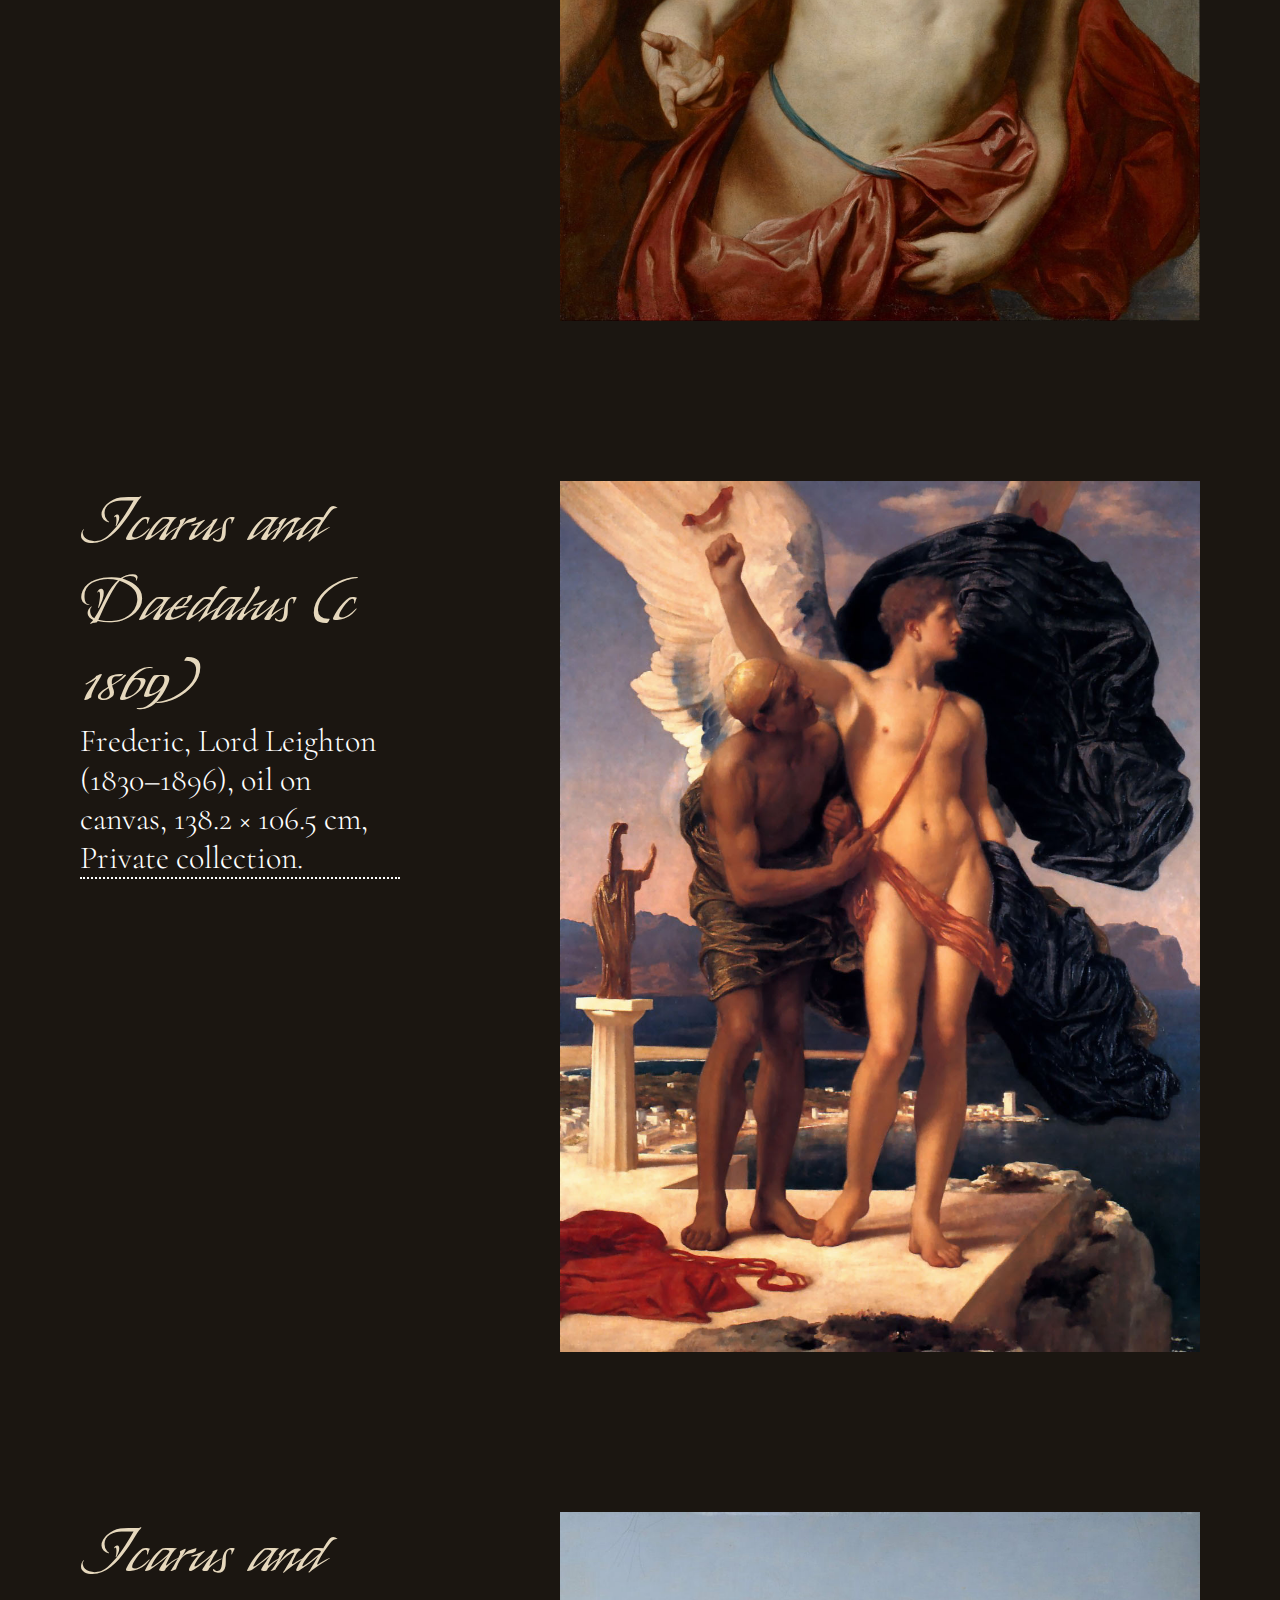
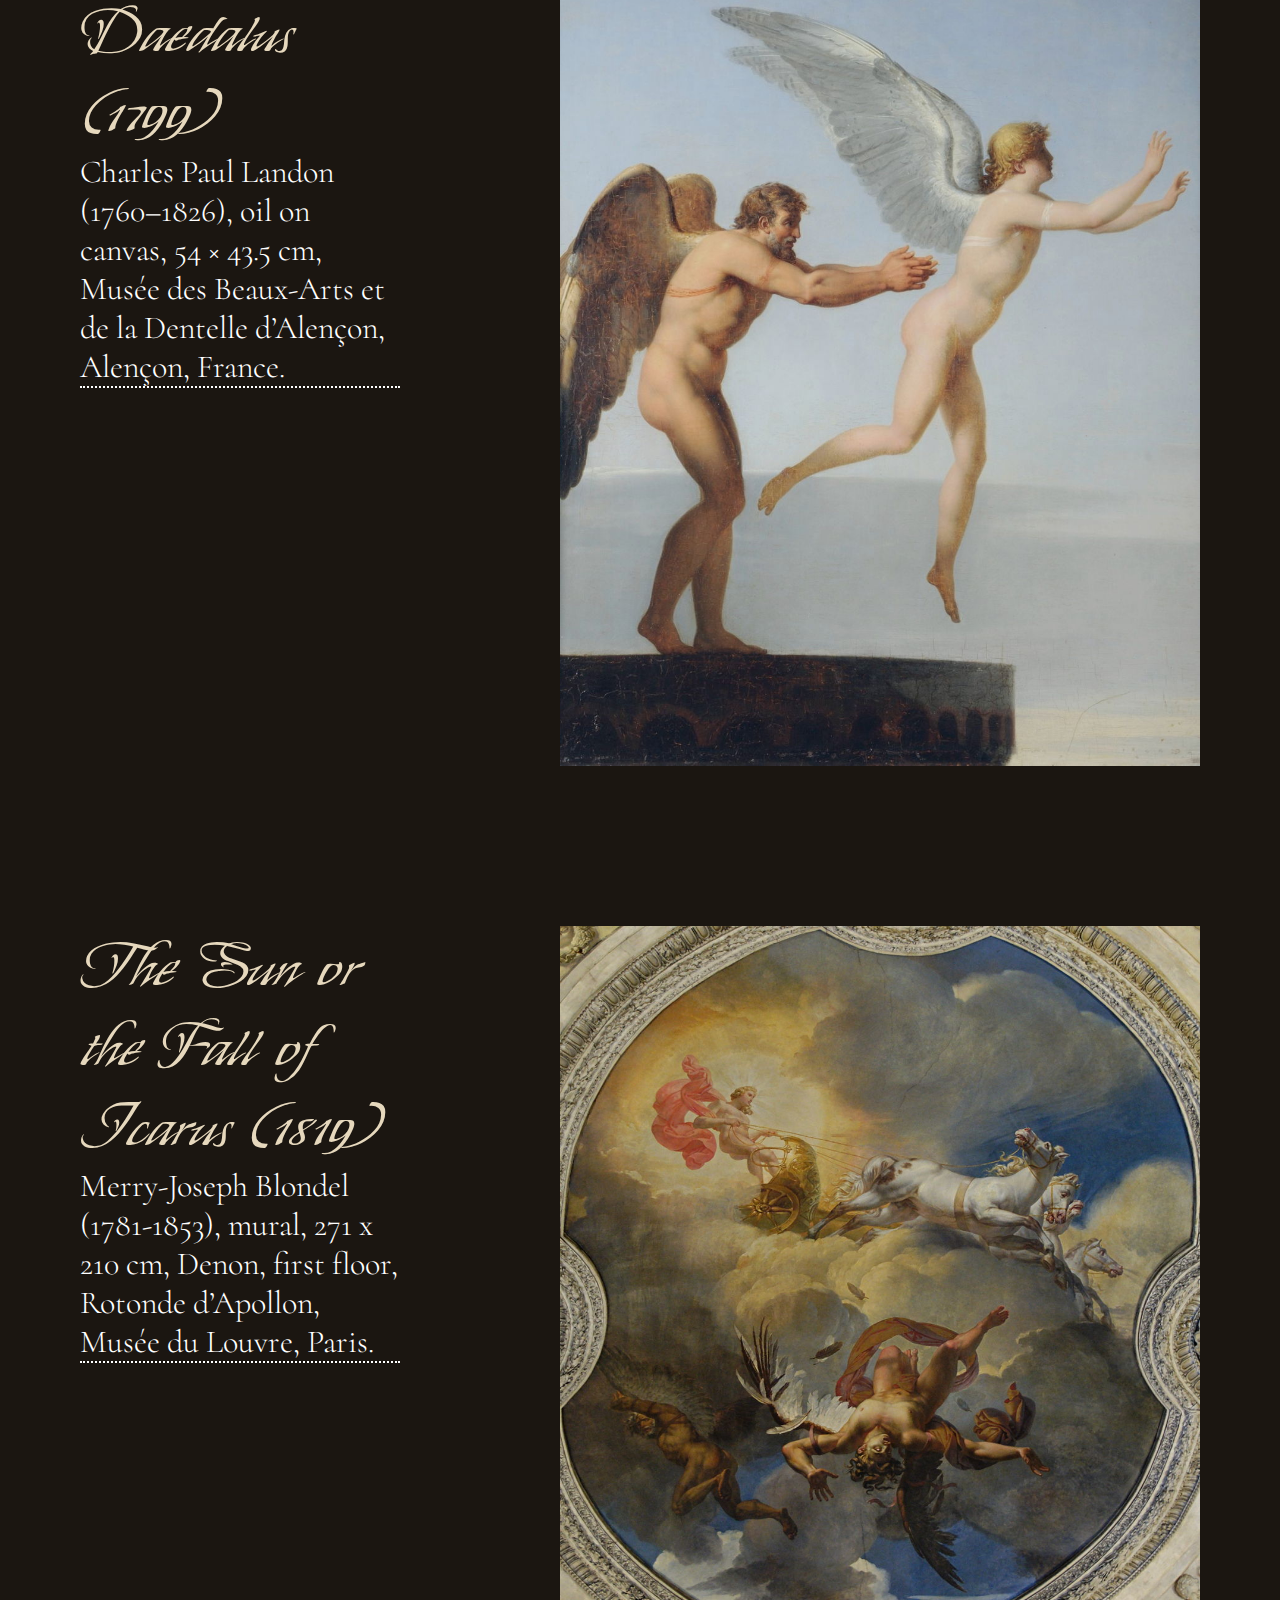
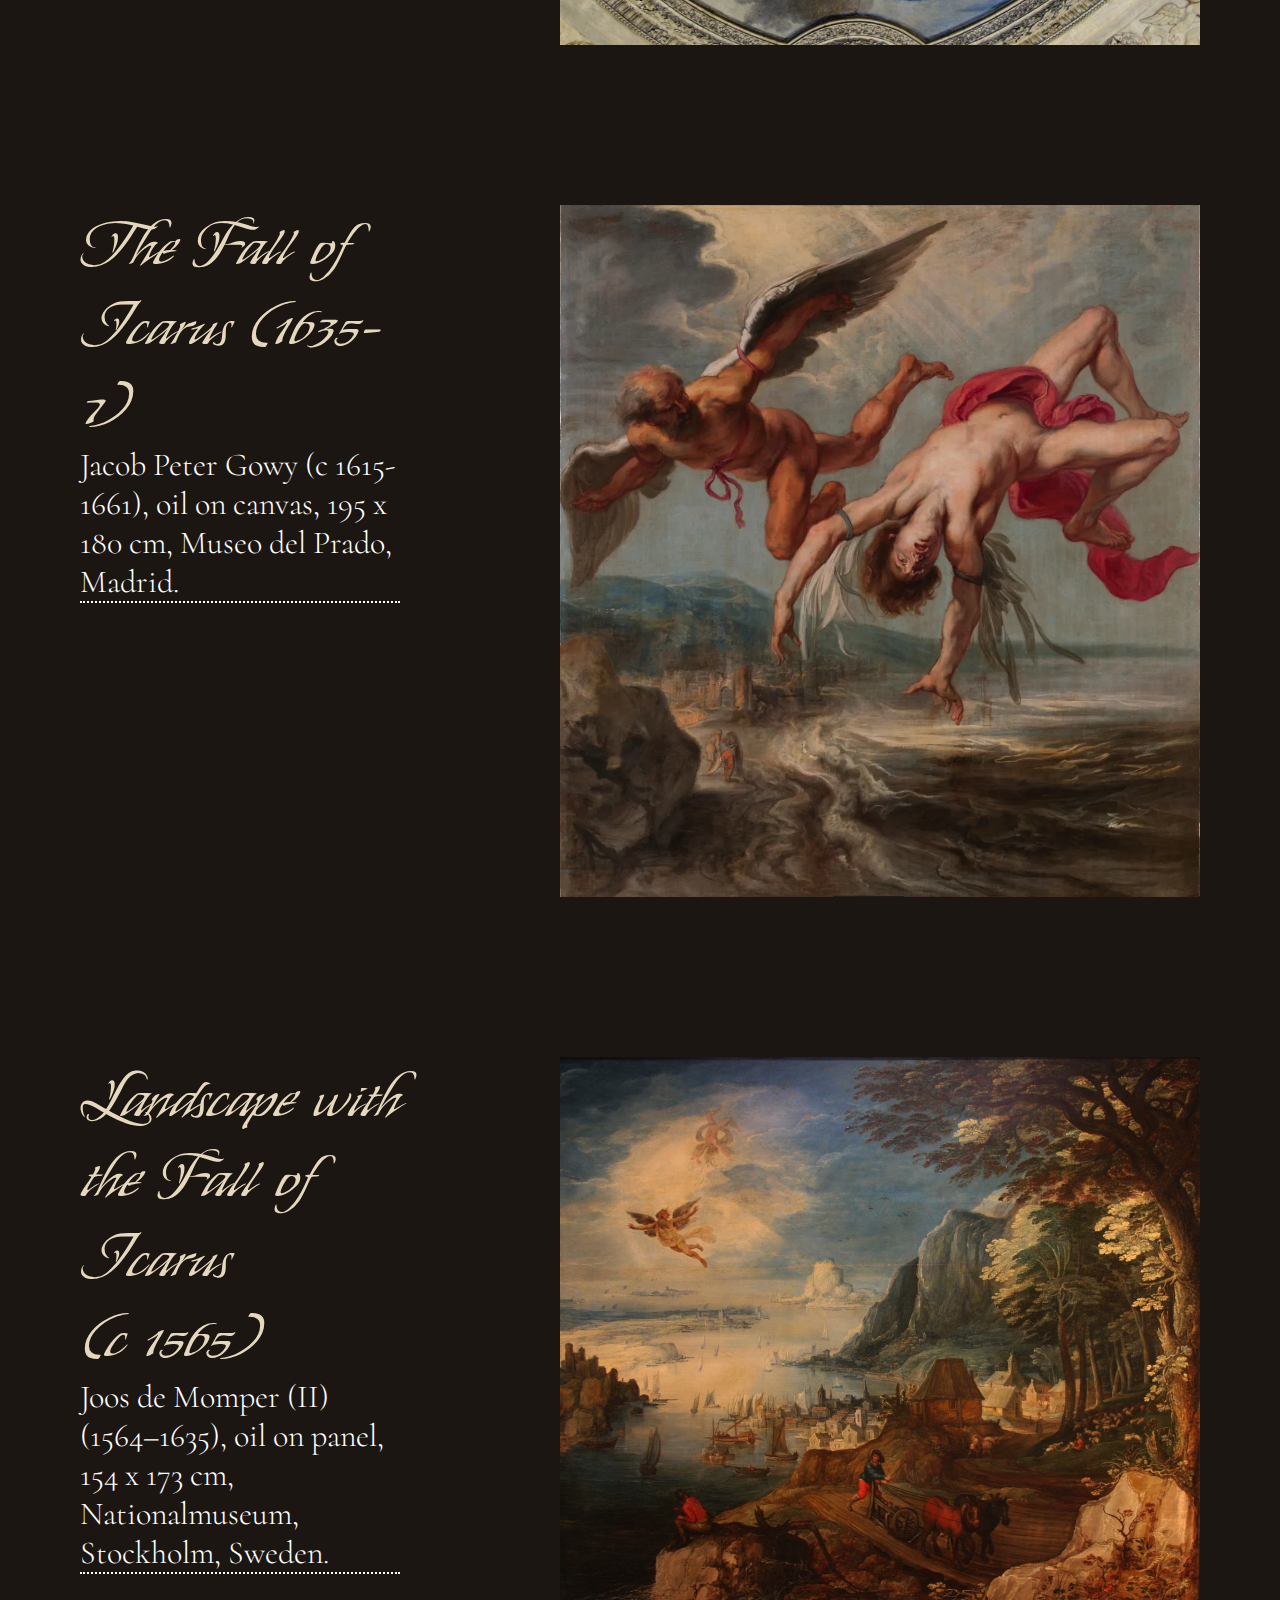
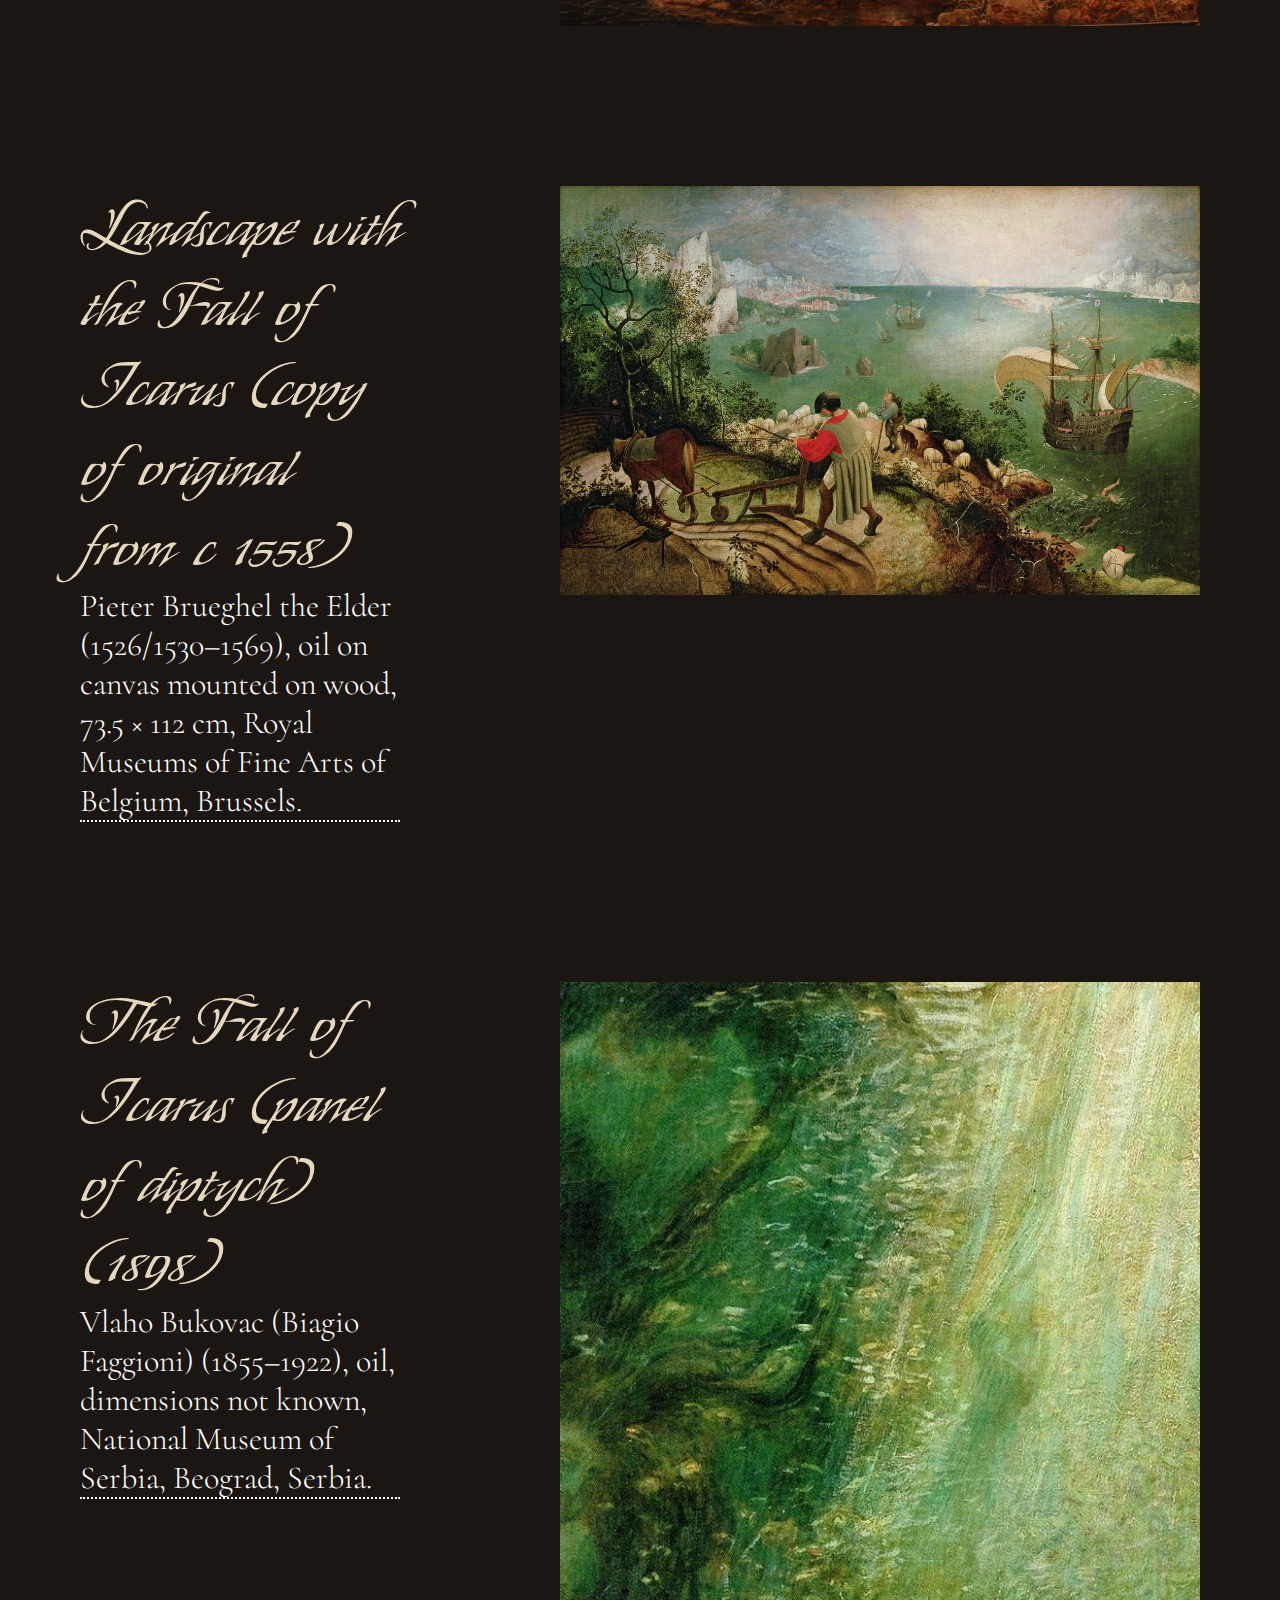
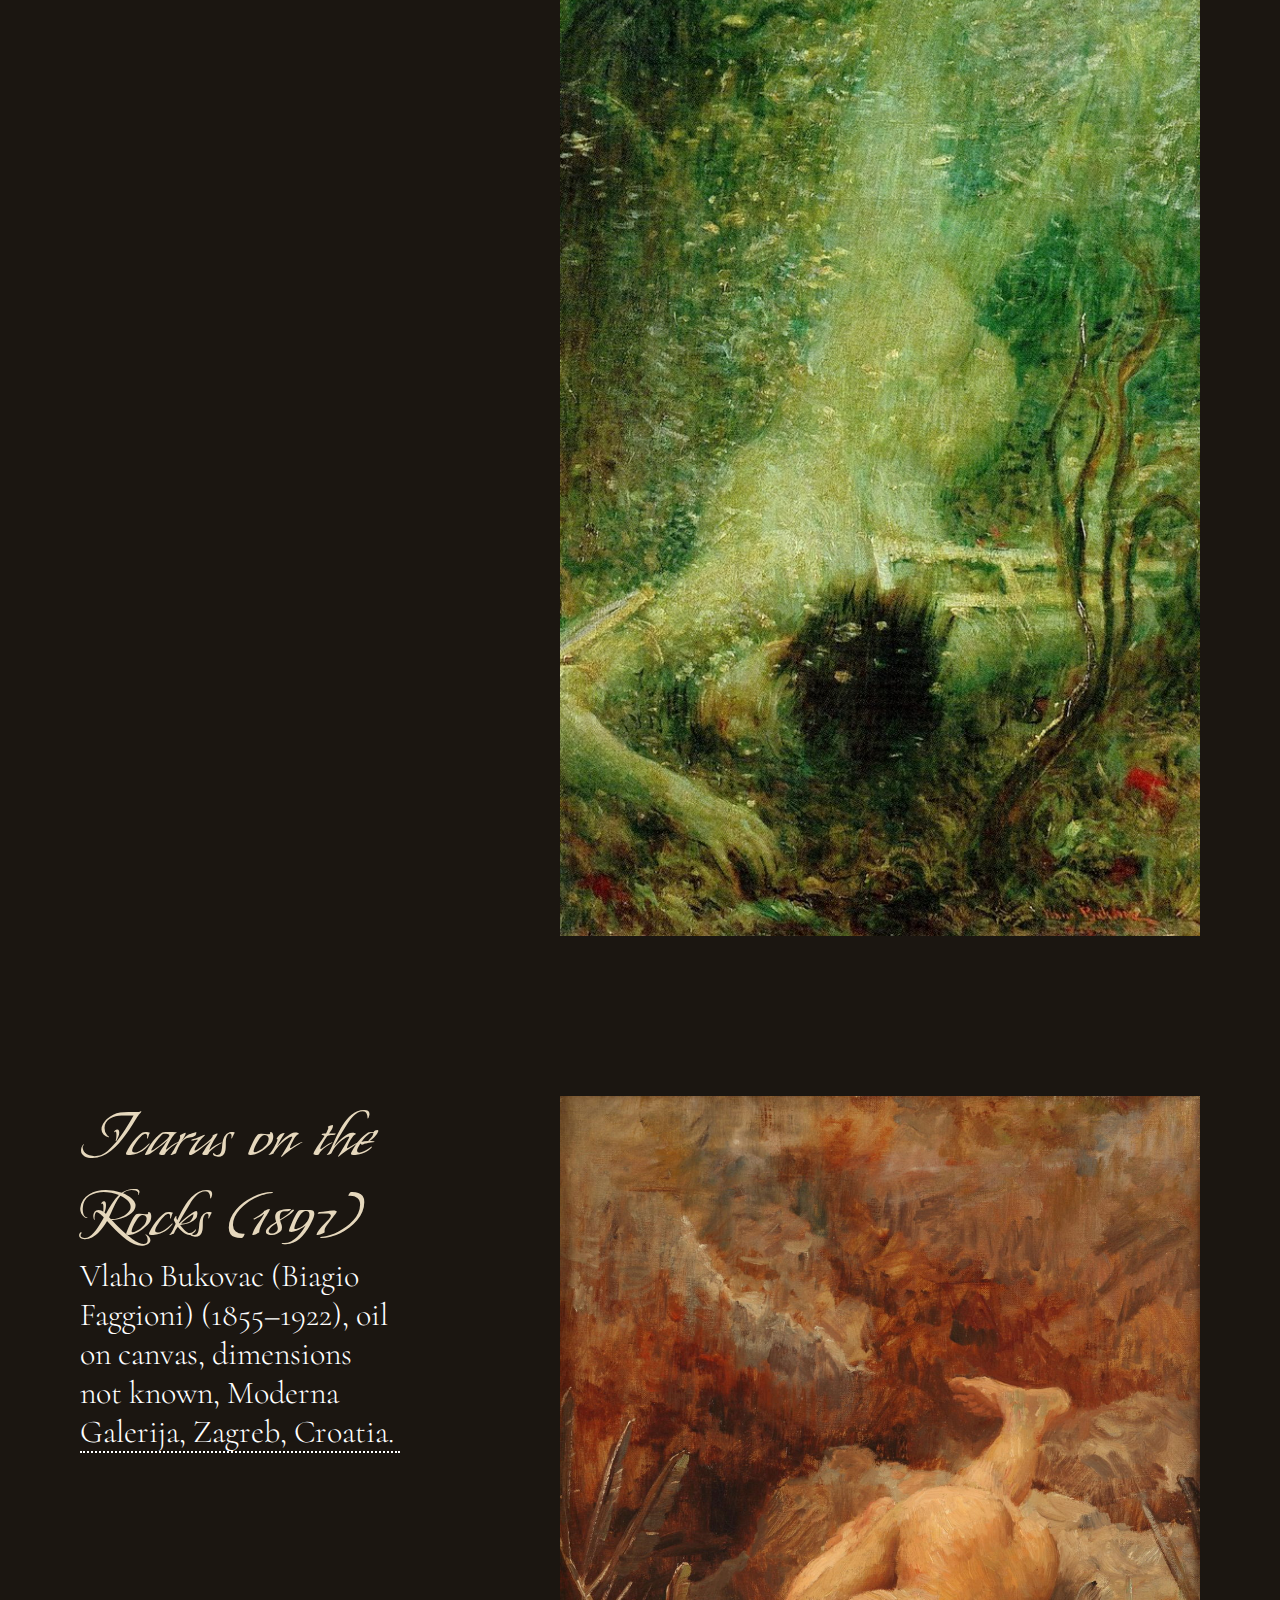
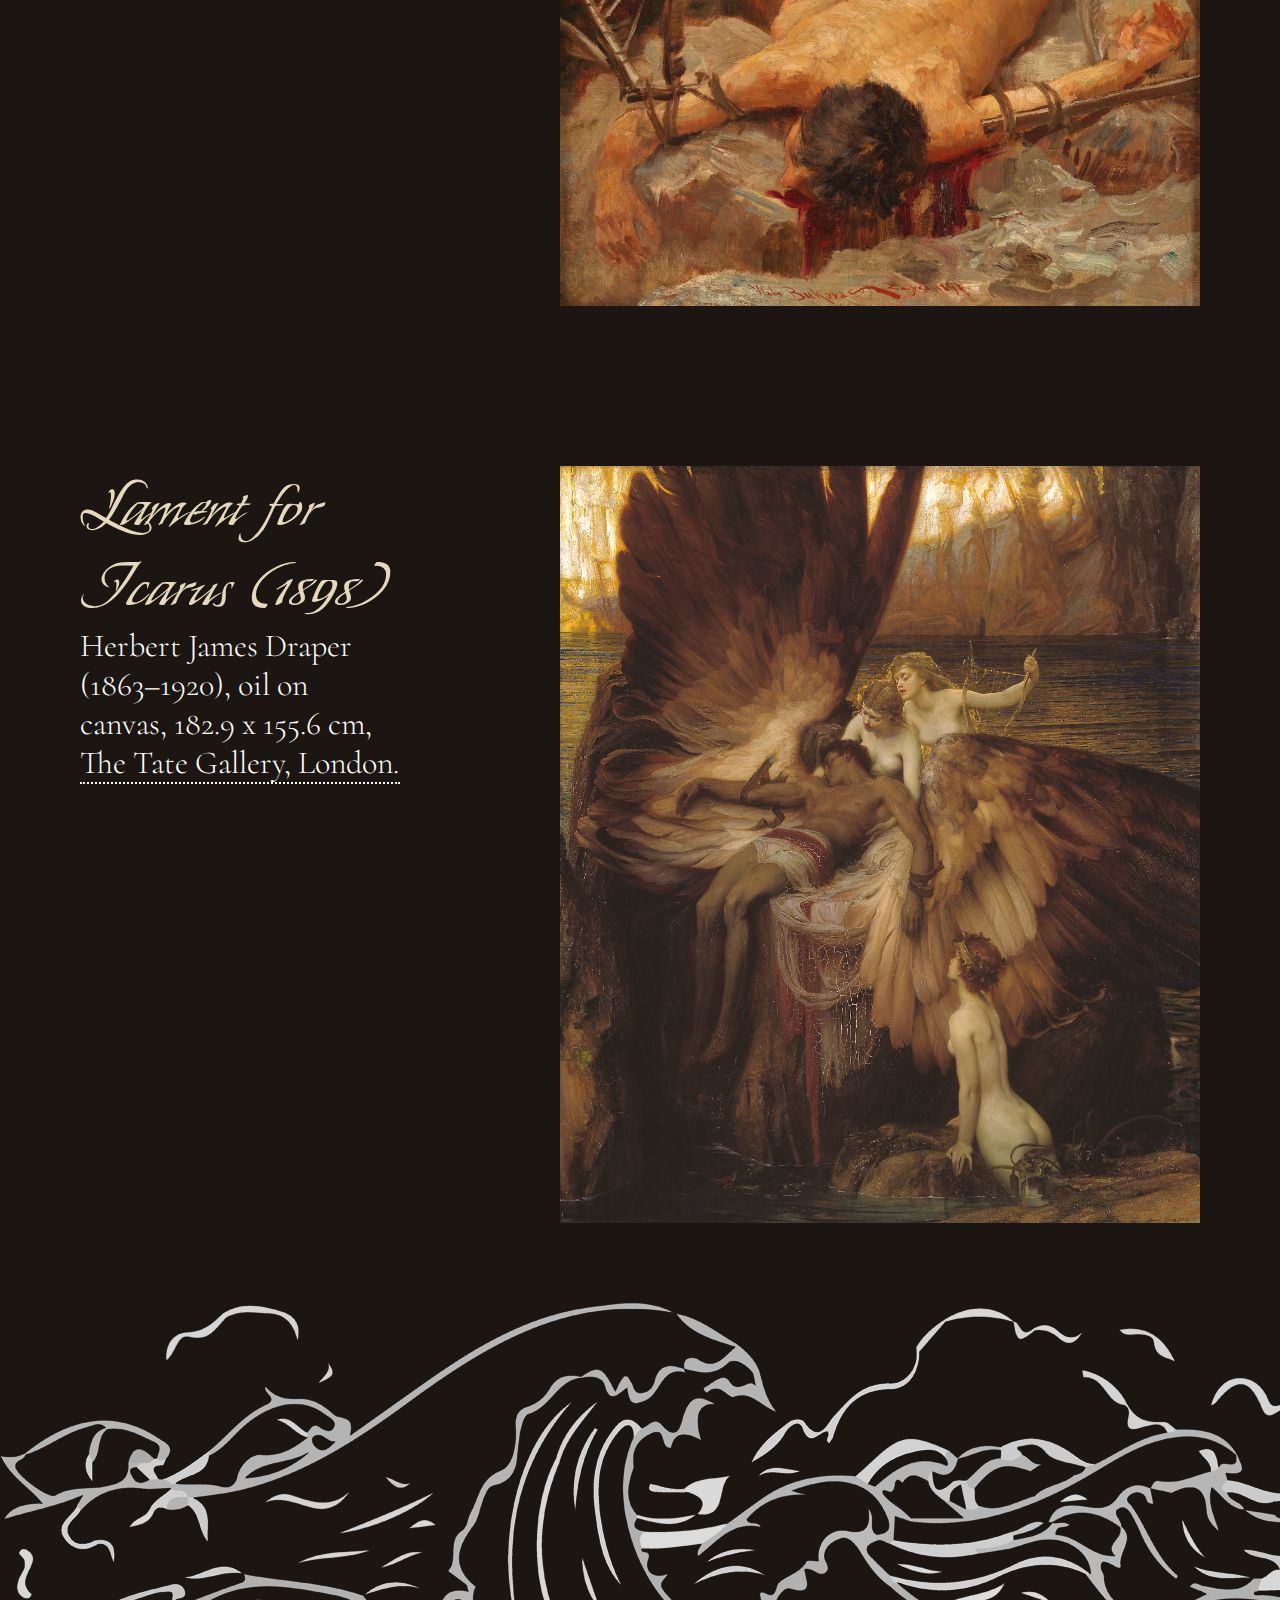
==== commit b0a6ff88: "update" ====
--- a/index.html
+++ b/index.html
@@ -30,7 +30,13 @@
         </div>
 
         <div class="section">
-            <div class="section-child"><img src="images/daedalus.jpeg"></div>
+            <div class="section-child">
+                <img src="images/daedalus.jpeg">
+                <p class="seal">Inventor,</p>
+                <p class="seal">craftsman,</p>
+                <p class="seal">sculptor,</p>
+                <p class="rust">genius.</p>
+            </div>
             <div class="section-child">
                 <div class="dotted">
                 <p>Before the birth of Icarus, there was a man named</p>
@@ -42,7 +48,10 @@
                 </div>
             </div>
 
-            <div class="section-child"><img src="images/wings-inv.jpeg"></div>
+            <div class="section-child">
+                <img src="images/wings-inv.jpeg">
+                <p class="seal">"Lorem ipsum"</p>
+            </div>
             <div class="section-child">
                 <div class="dotted">
                 <p>Life in the</p>
@@ -54,7 +63,10 @@
                 </div>
             </div>
 
-            <div class="section-child"><img src="images/flying.jpeg"></div>
+            <div class="section-child">
+                <img src="images/flying.jpeg">
+                <p class="seal">"Lorem ipsum"</p>
+            </div>
             <div class="section-child">
                 <div class="dotted">
                 <p>The boy who learned to</p>
@@ -179,13 +191,9 @@
         </div>
 
 
-        <div class="end">
-            
-            <footer class="the-end">
-                <img src="images/waves.svg">
-            </footer>
-
-        </div>
+         <footer class="the-end">
+                <img src="images/waves.png">
+         </footer>
 
     </div>
 
--- a/css/style.css
+++ b/css/style.css
@@ -7,9 +7,13 @@
 .hero {
     height: 80vh;
     background-color: black;
+    aspect-ratio: 4/3;
+    background-color: #1B1611;
     display: grid;
     place-content: center; /*start, center, end (shorthand for justify-content with align-content)*/
-    margin-bottom: 10em;
+    margin-bottom: 2em;
+    background: url("../images/hero-literally.png") no-repeat top left #1B1611;
+    background-size: contain;
 }
 
 .dotted { 
@@ -17,6 +21,7 @@
   }
 
 .the-story{
+    padding-top: 16em;
     h1 {
         font-family: "Cormorant", serif;
         font-weight: 300;
@@ -61,6 +66,22 @@
         font-family: "My Soul", cursive;  
         color: #E6D8BD;
         font-size: 100px; 
+    }
+
+    p.seal {
+        font-family: "Cormorant", serif;
+        font-weight: 300;
+        font-size: 7em;
+        color: #65371F;
+        margin: 0;
+    }
+
+    p.rust {
+        font-family: "Cormorant", serif;
+        font-weight: 300;
+        font-size: 7em;
+        color: #A54D27;
+        margin: 0;
     }
   }
 
@@ -154,10 +175,3 @@
 
   }
 
-.end {
-    height: 80vh;
-    background-color: black;
-    display: grid;
-    place-content: center; /*start, center, end (shorthand for justify-content with align-content)*/
-    margin-bottom: 0em;
-}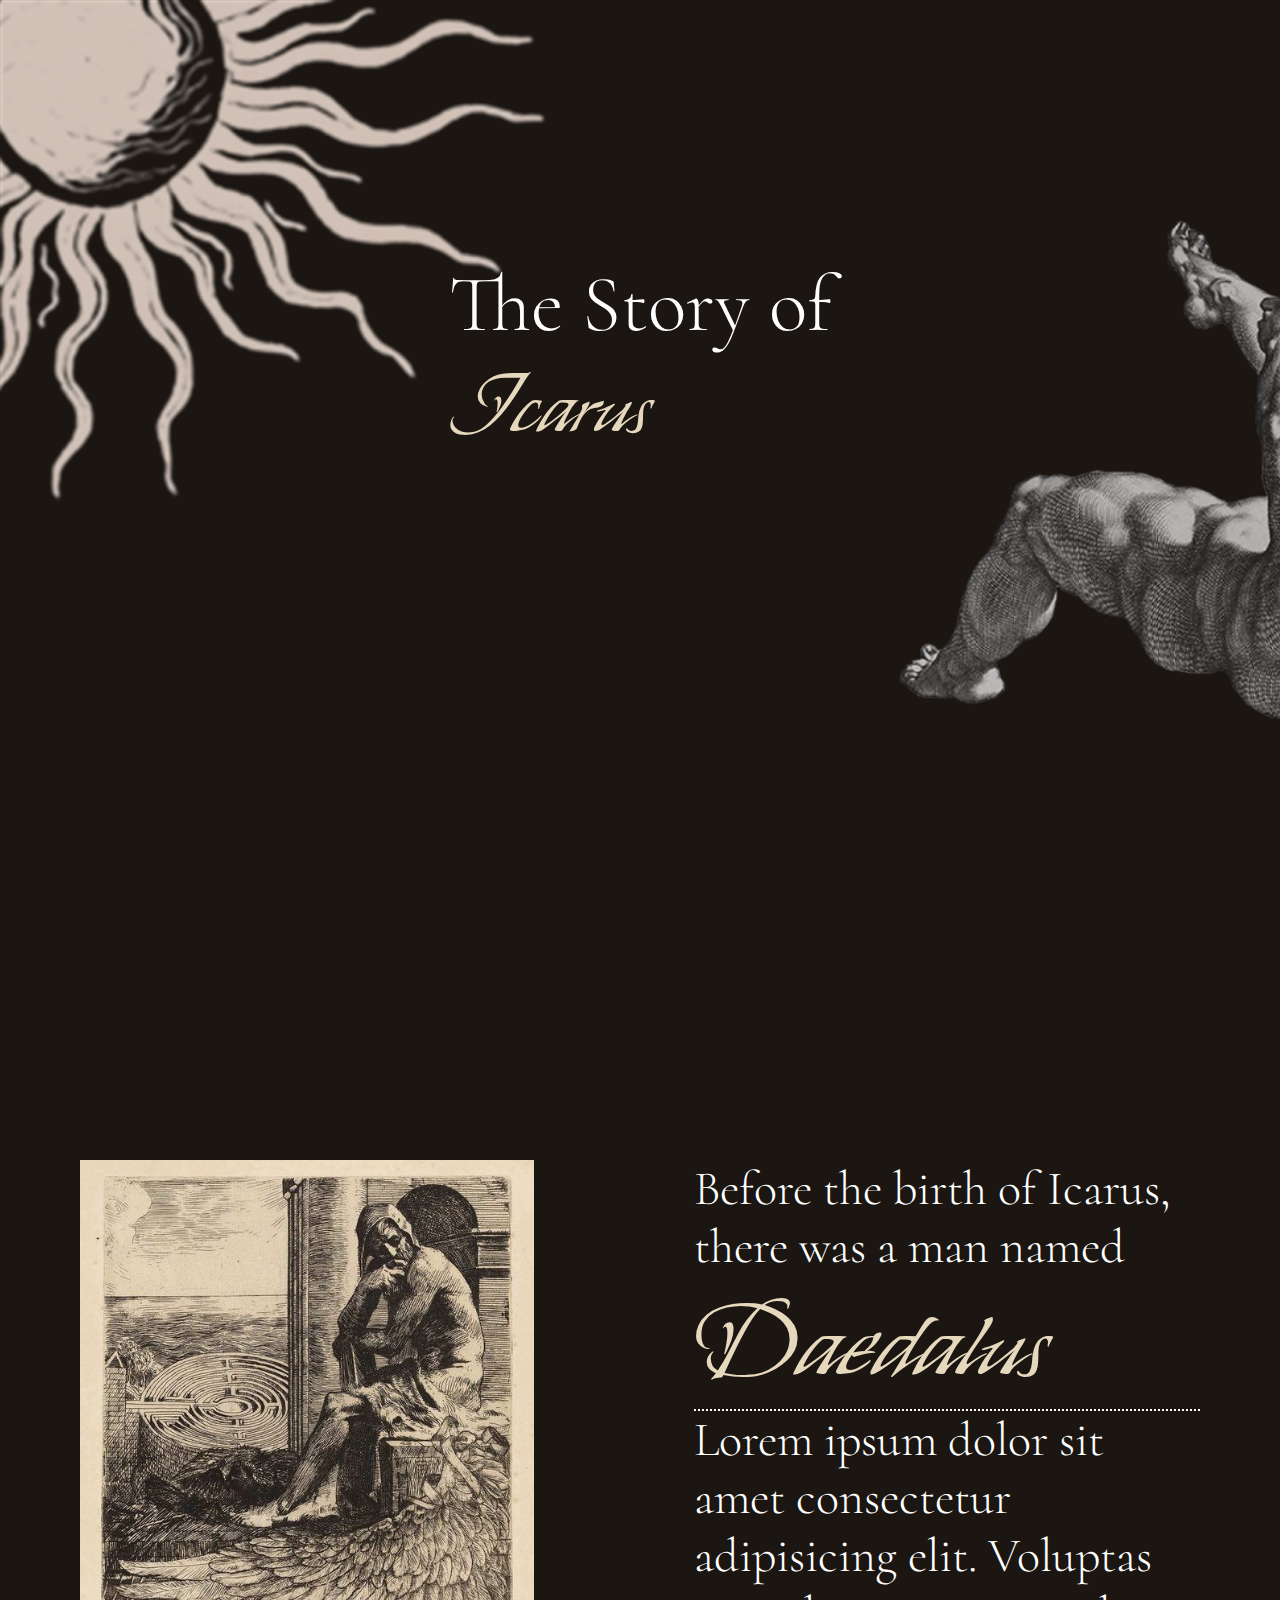
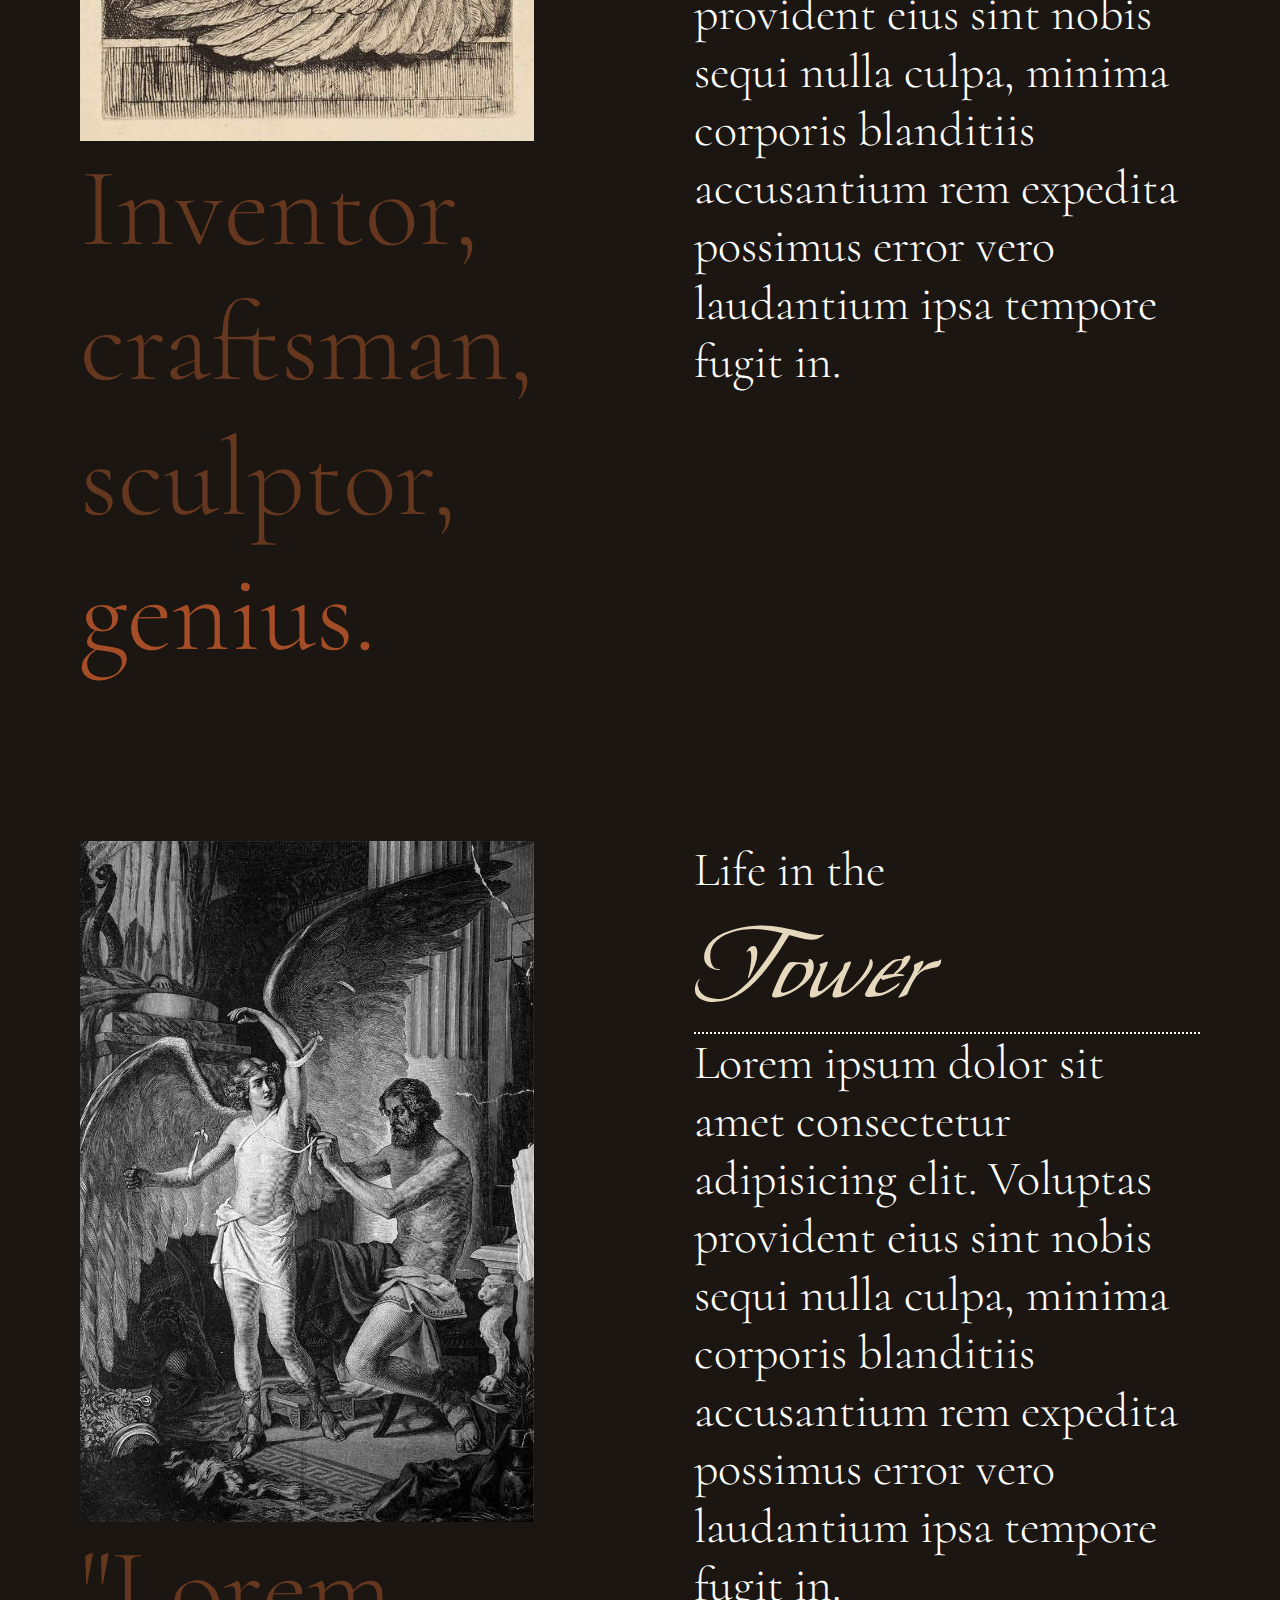
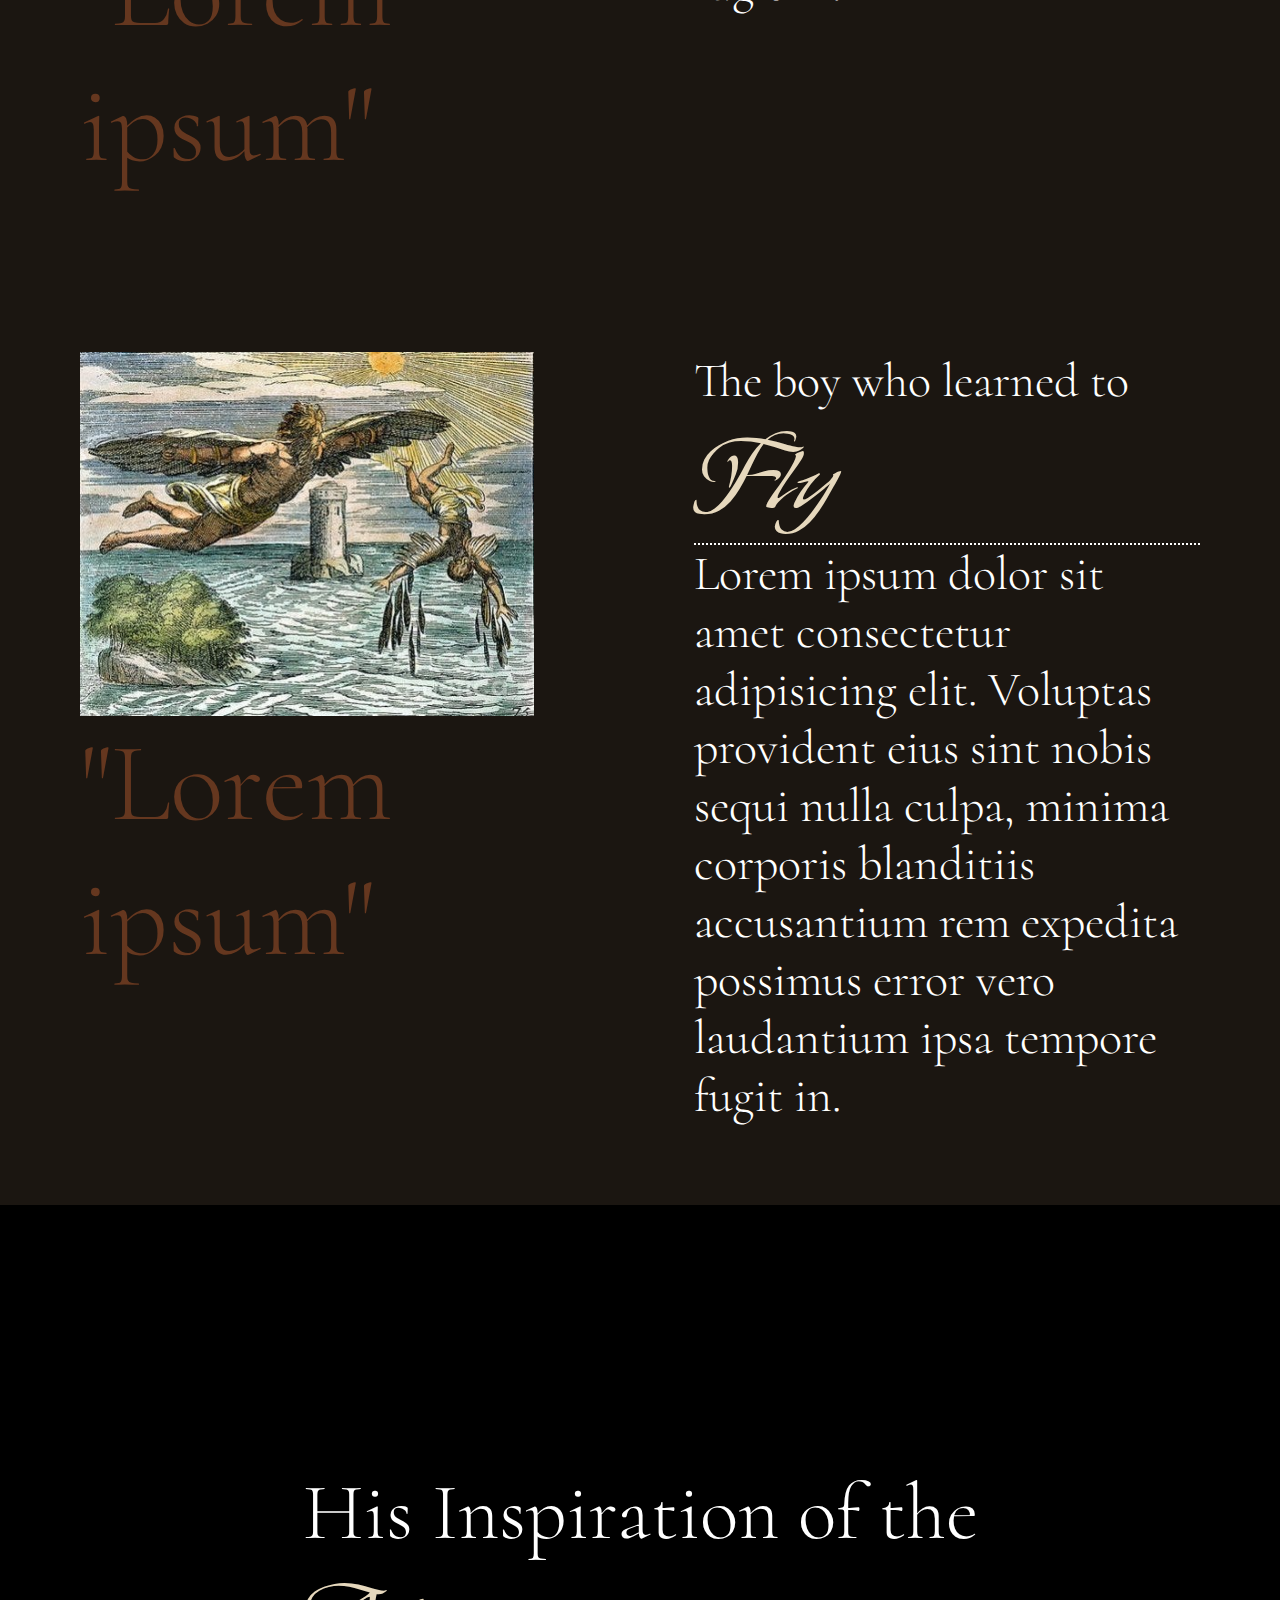
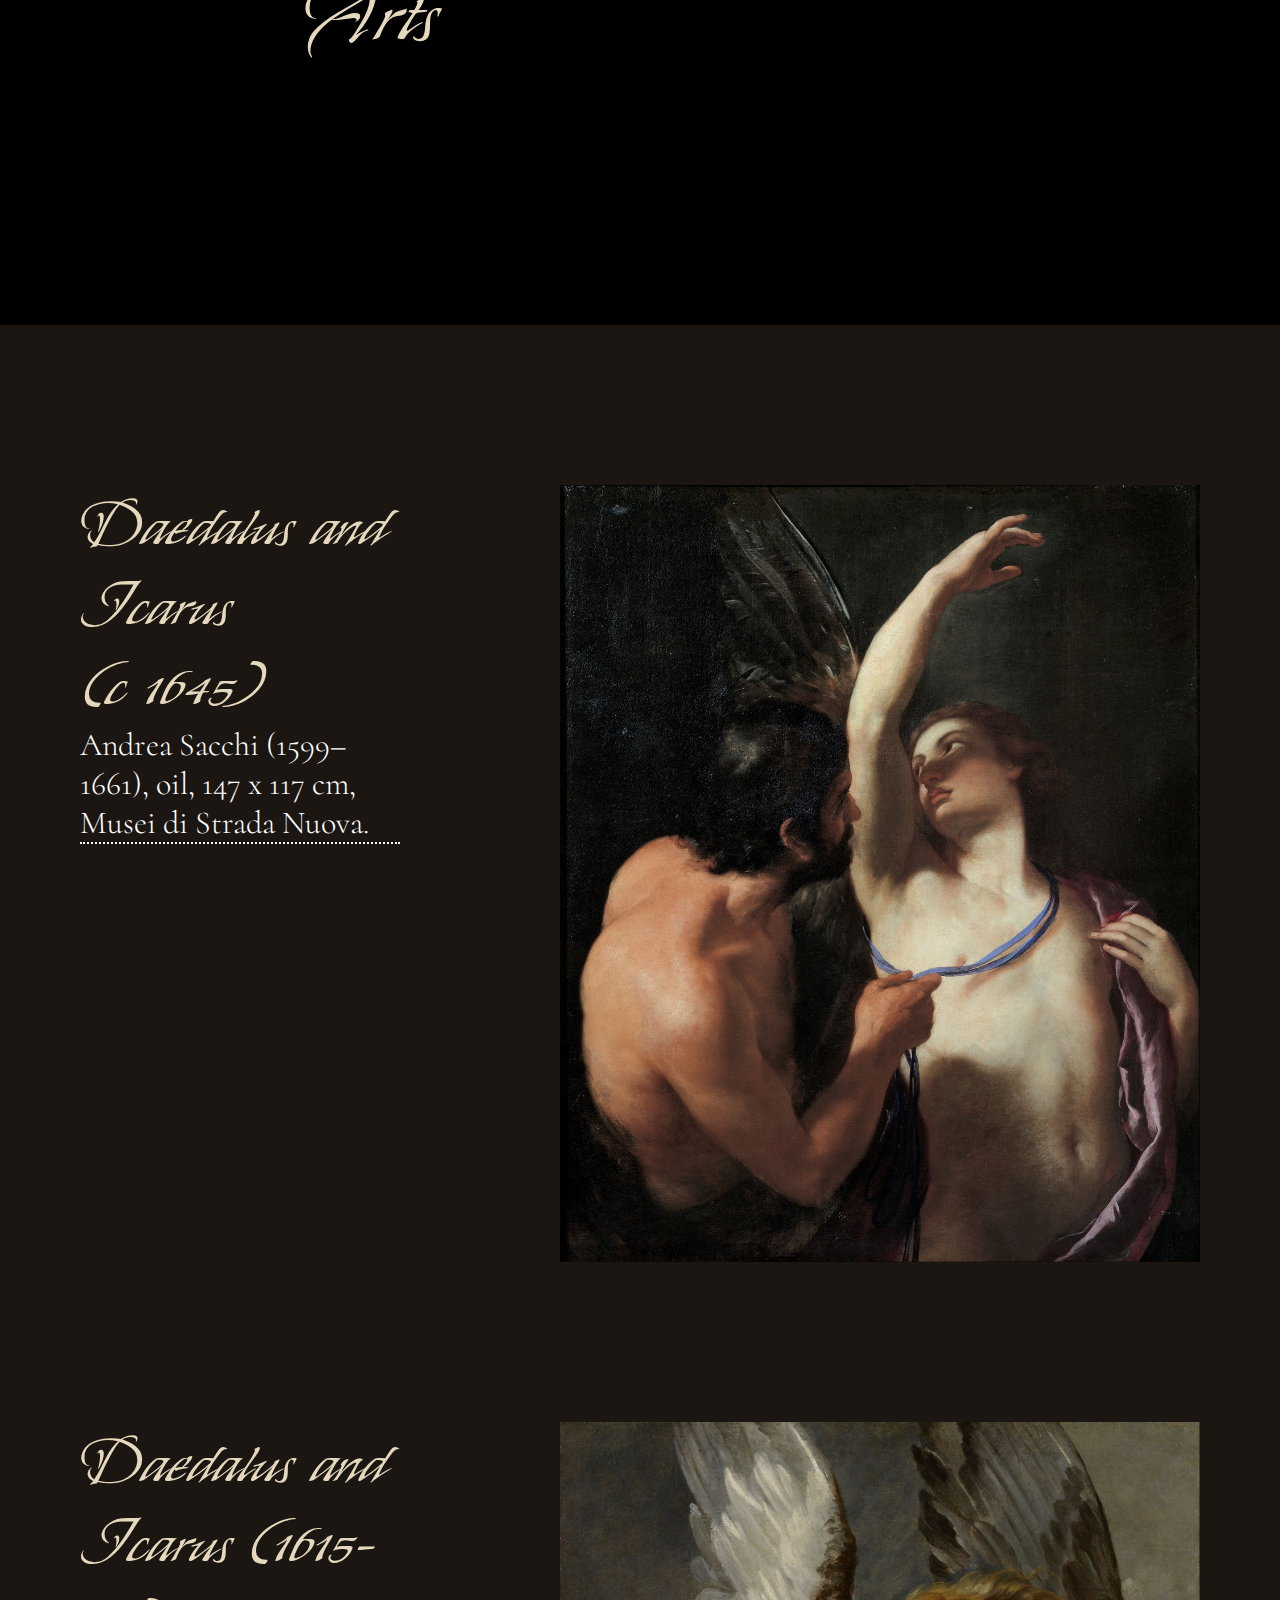
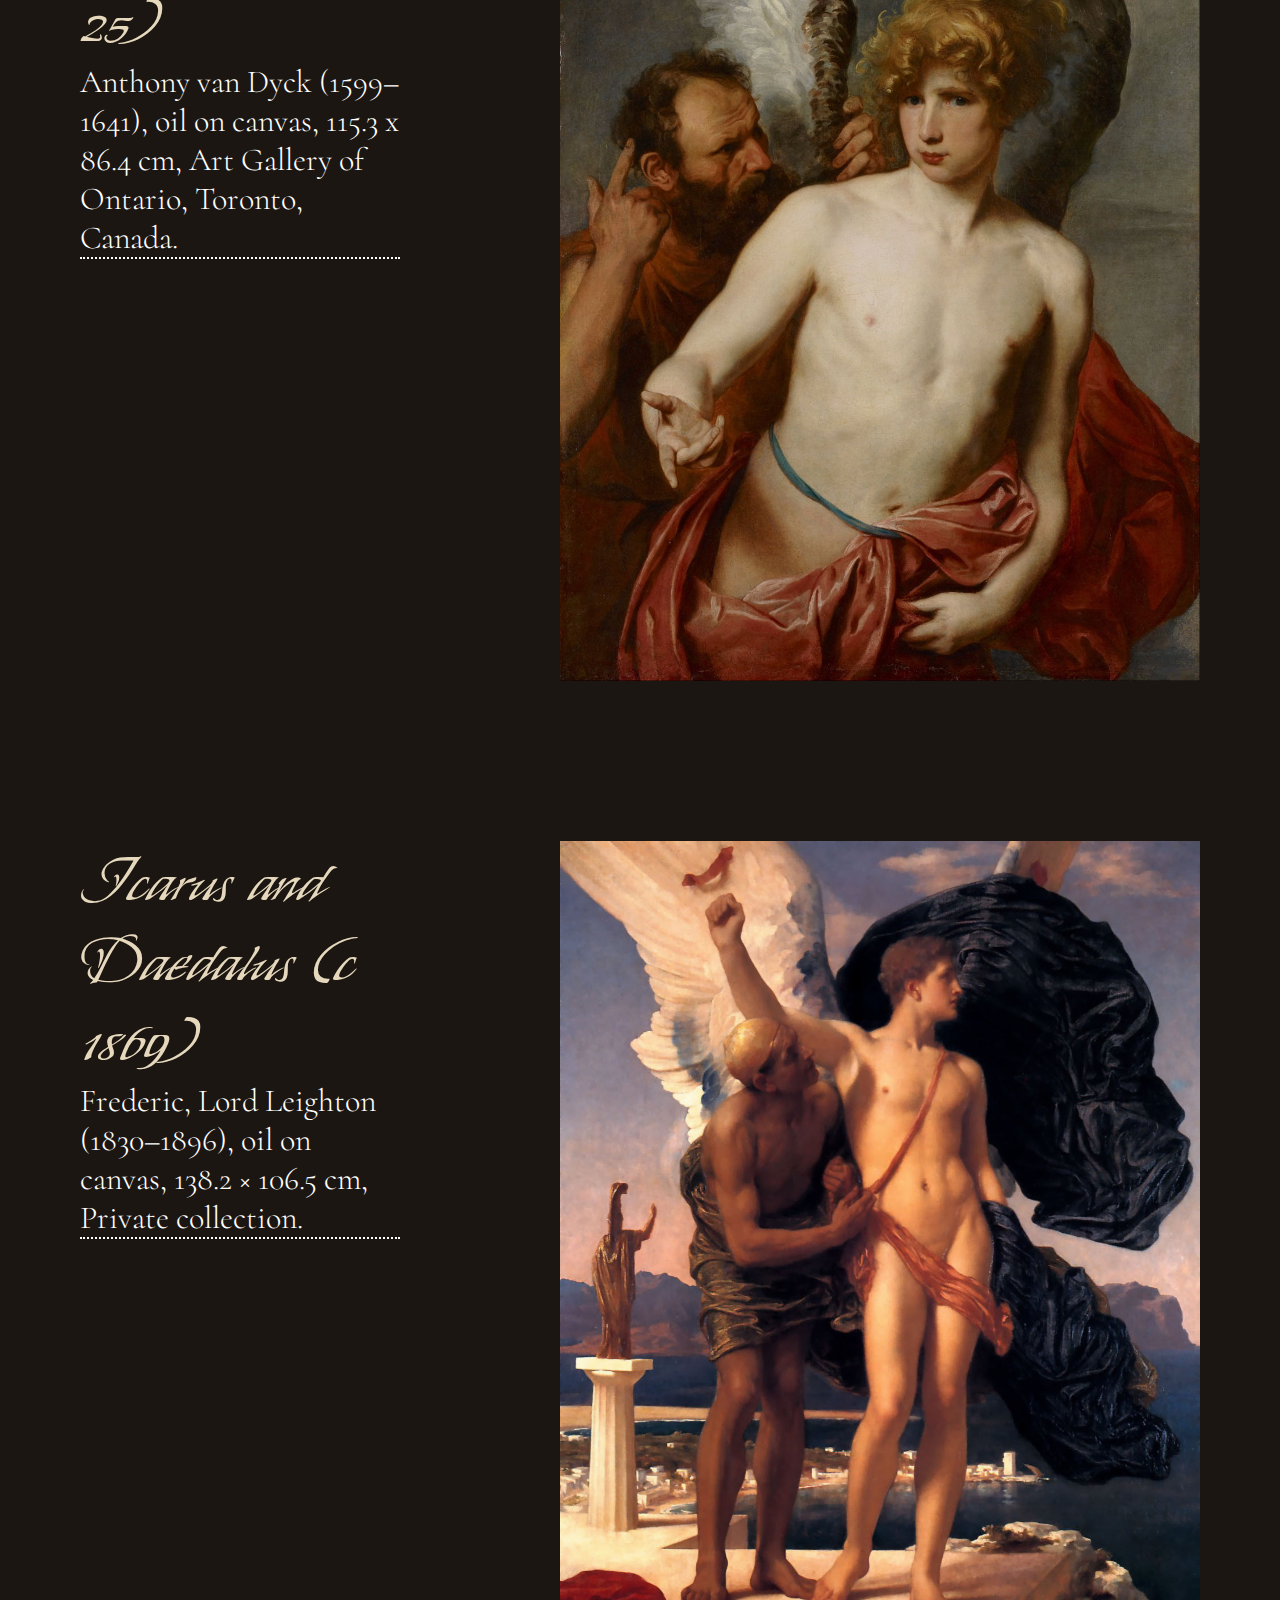
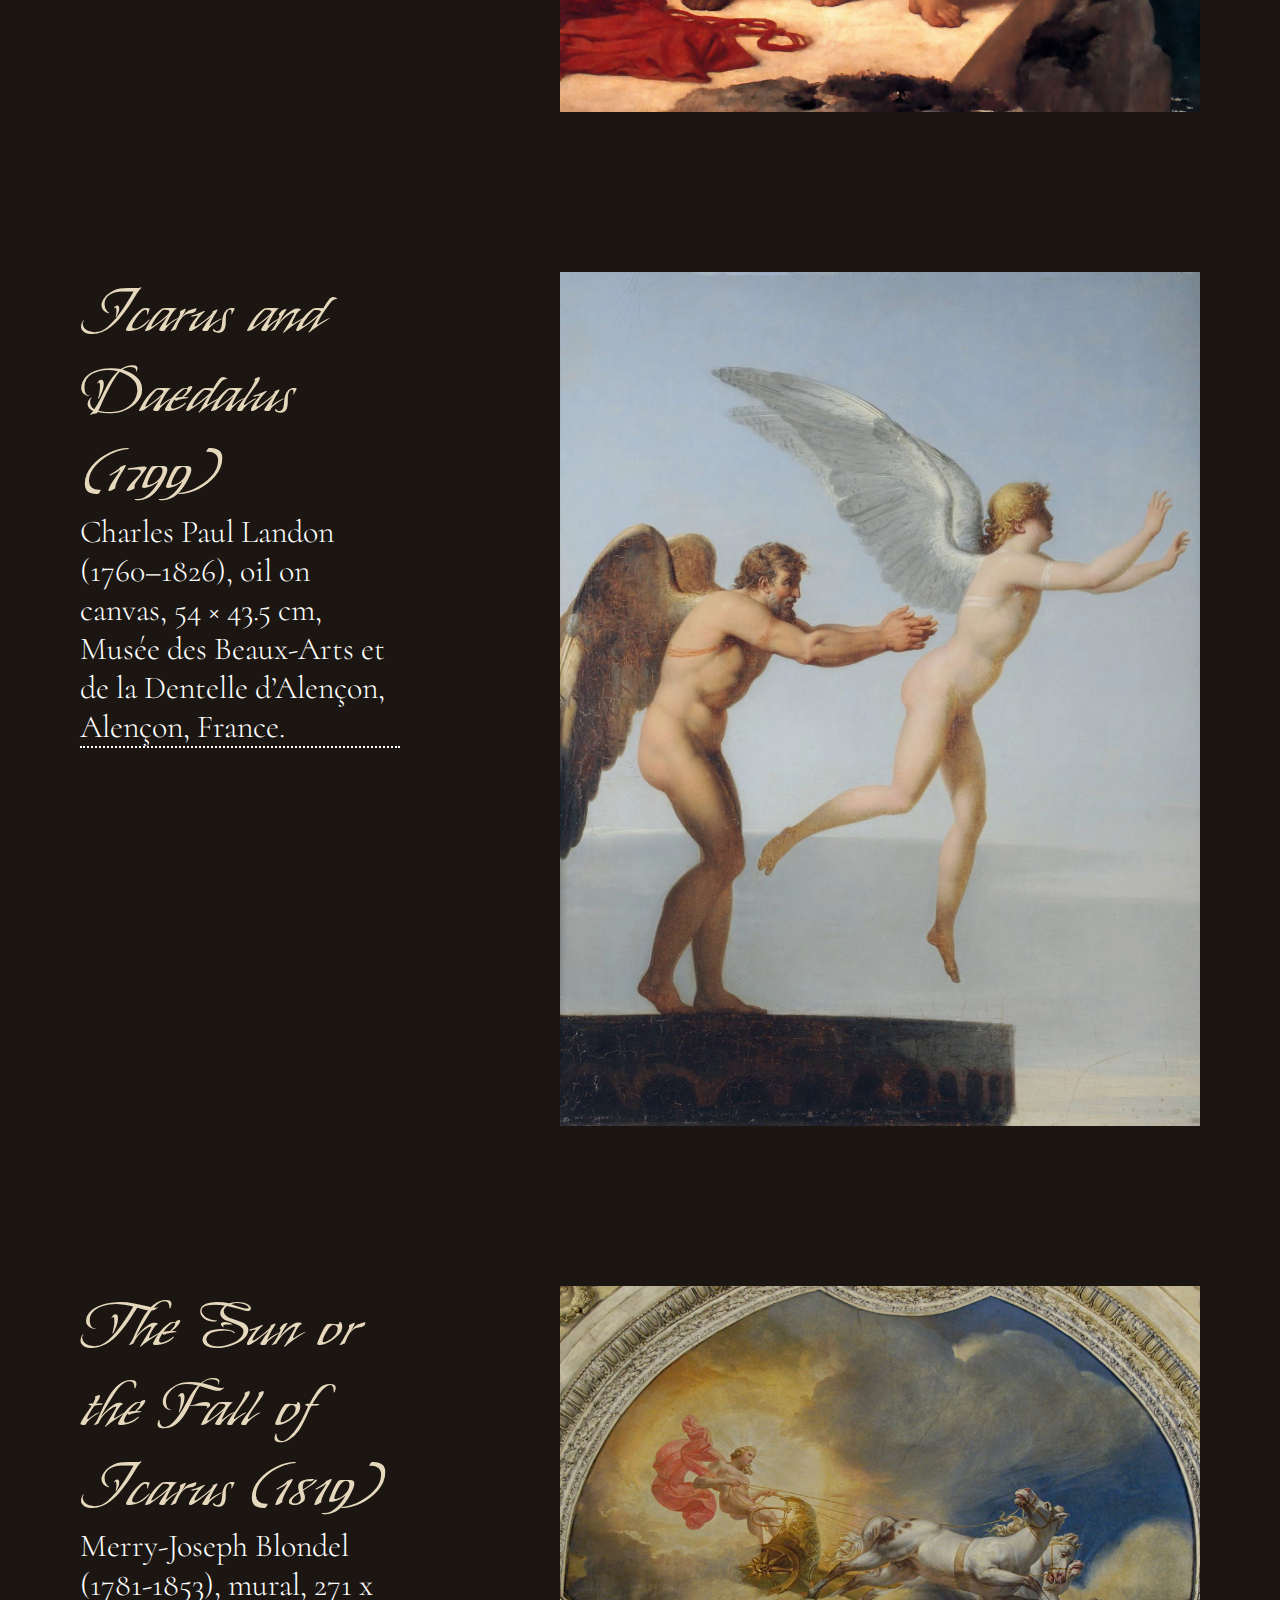
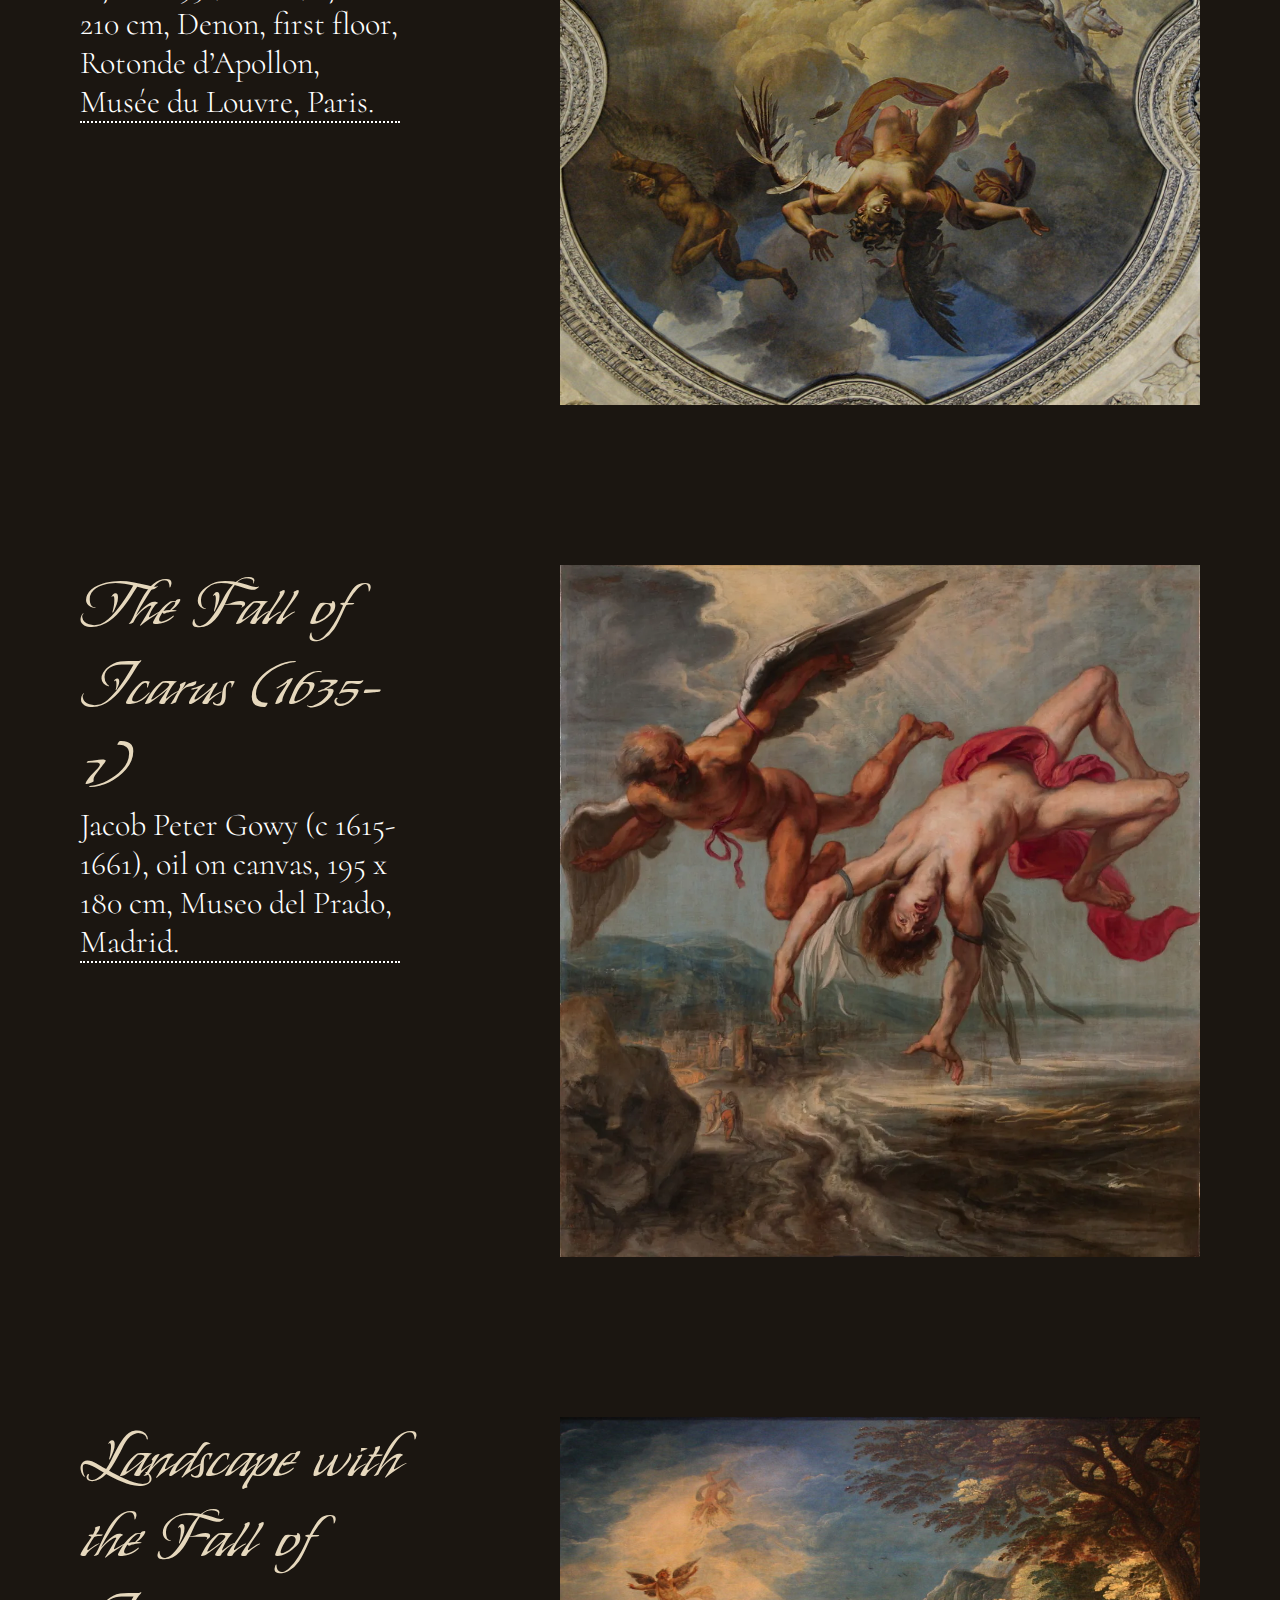
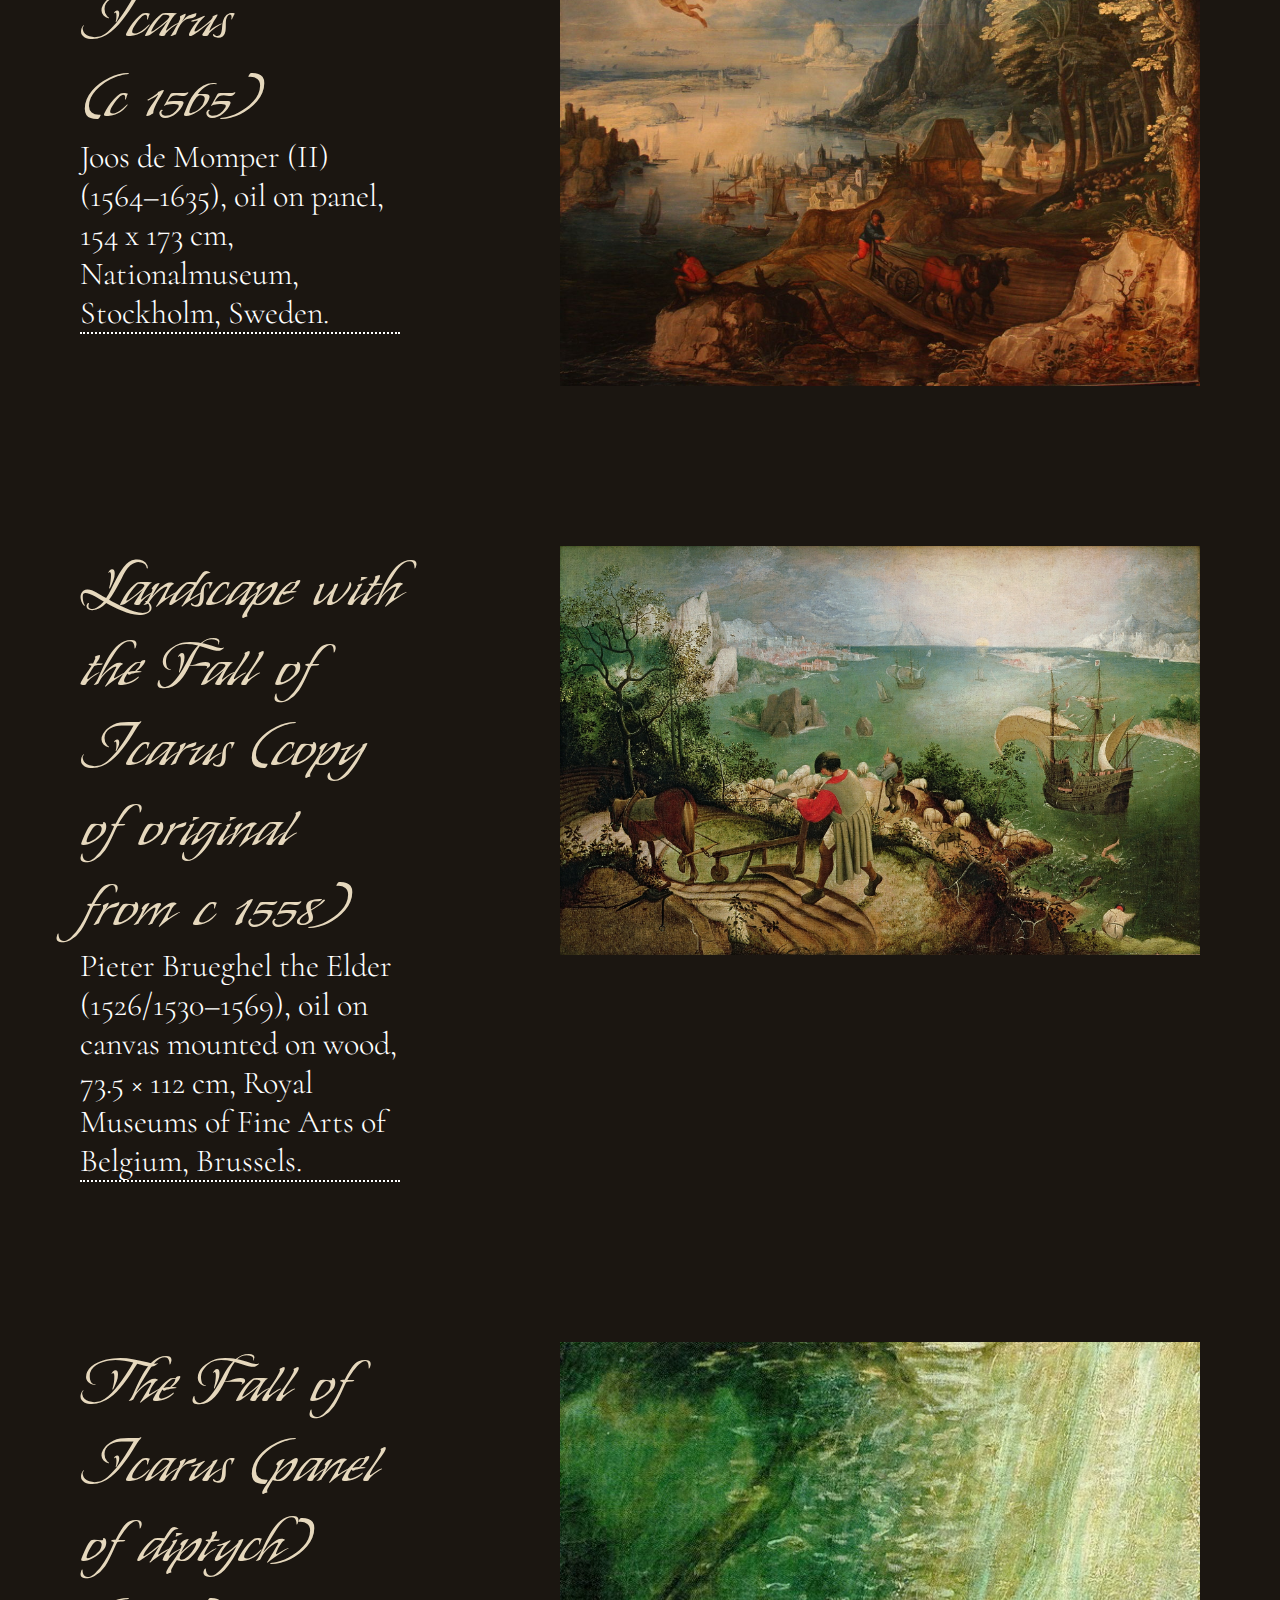
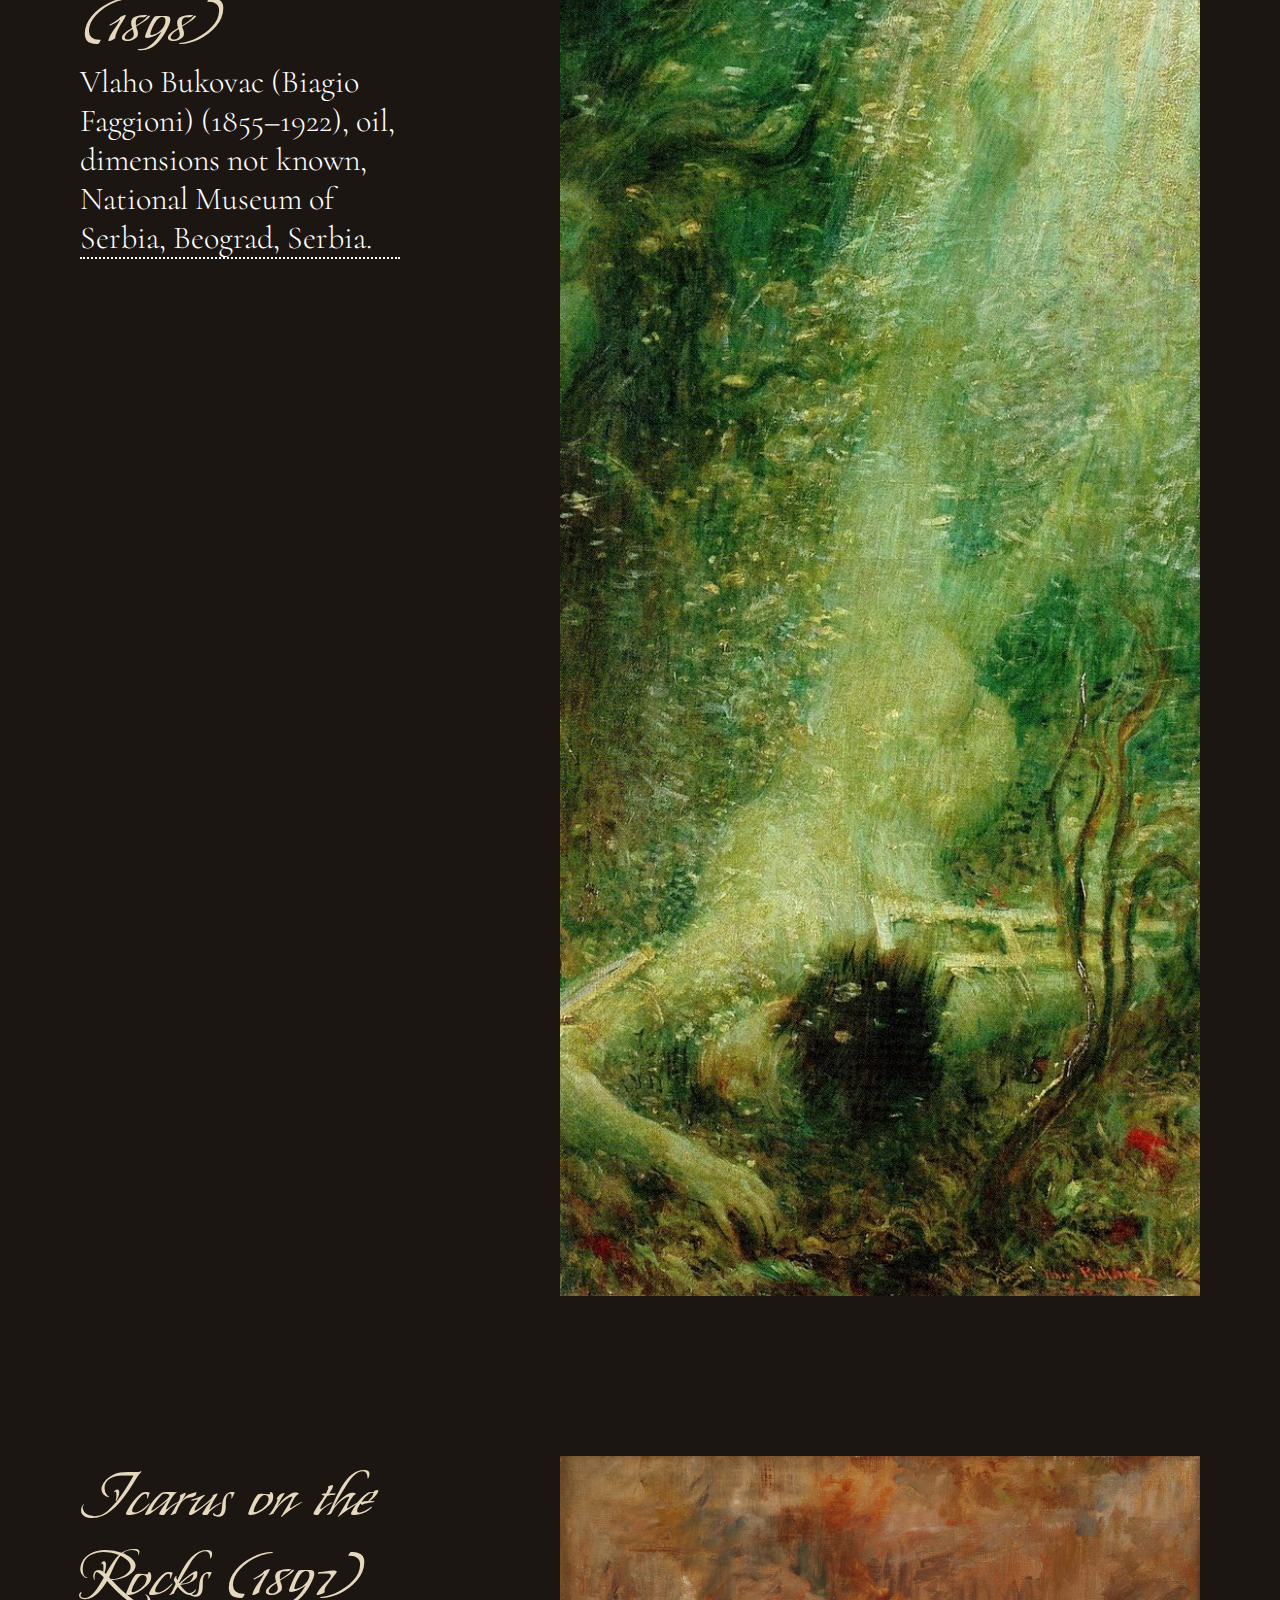
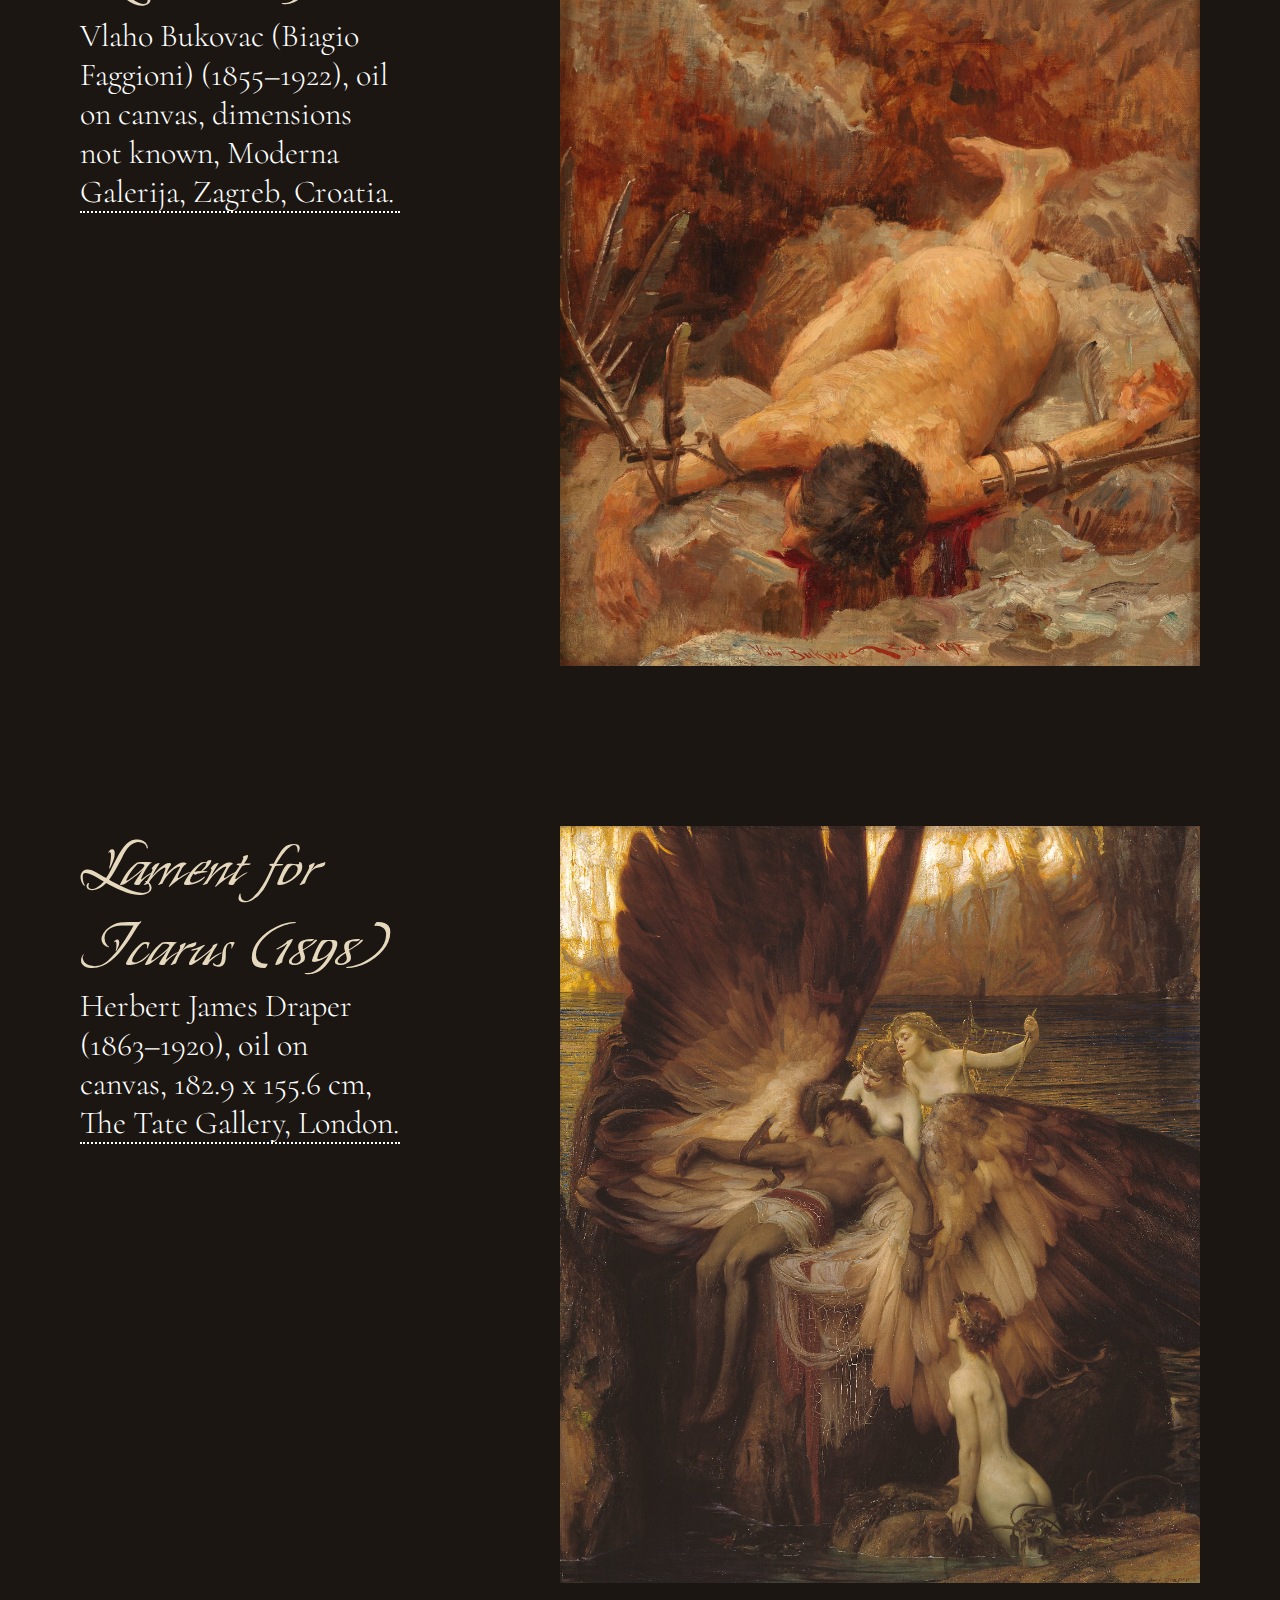
==== commit d2c0a05b: "update" ====
--- a/index.html
+++ b/index.html
@@ -191,9 +191,9 @@
         </div>
 
 
-         <footer class="the-end">
-                <img src="images/waves.png">
-         </footer>
+         <div class="the-end">
+            <img src="images/waves.png">
+         </div>
 
     </div>
 
--- a/css/style.css
+++ b/css/style.css
@@ -5,15 +5,14 @@
 }
 
 .hero {
-    height: 80vh;
+    height: 120vh;
     background-color: black;
-    aspect-ratio: 4/3;
     background-color: #1B1611;
     display: grid;
-    place-content: center; /*start, center, end (shorthand for justify-content with align-content)*/
+    place-content: start center; /*start, center, end (shorthand for justify-content with align-content)*/
     margin-bottom: 2em;
     background: url("../images/hero-literally.png") no-repeat top left #1B1611;
-    background-size: contain;
+    background-size: cover;
 }
 
 .dotted { 
@@ -86,8 +85,22 @@
   }
 
   @media only screen and (max-width: 720px){
+    .hero {
+        place-content: start center;
+        background-image: url("../images/hero-literally-mobile.png");
+    }
     .section {
         grid-template-columns: 1fr;
+
+        .section-child {
+            p.seal {
+                display: none;
+            }
+        
+            p.rust {
+                display: none;
+            }
+        }
       }
 
       .the-story{
@@ -98,6 +111,8 @@
         h2 {
             font-size: 3em;
         }
+
+        
     }
 
   }
@@ -134,9 +149,9 @@
     grid-template-columns: 1fr 2fr;
     gap: 10em;
     margin: 5em;
-  }
+}
   
-  .section-art {
+.section-art {
     min-height: 1em;
     /*background-color: #d6d6d6;*/
     img {
@@ -156,9 +171,15 @@
         color: #E6D8BD;
         font-size: 60px; 
     }
-  }
+}
 
-  @media only screen and (max-width: 720px){
+.the-end{
+    img {
+        url("../images/waves-mobile.png")
+    }
+}
+
+@media only screen and (max-width: 720px){
     .art-section {
         grid-template-columns: 1fr;
       }
@@ -172,6 +193,5 @@
             font-size: 3em;
         }
     }
+}
 
-  }
-
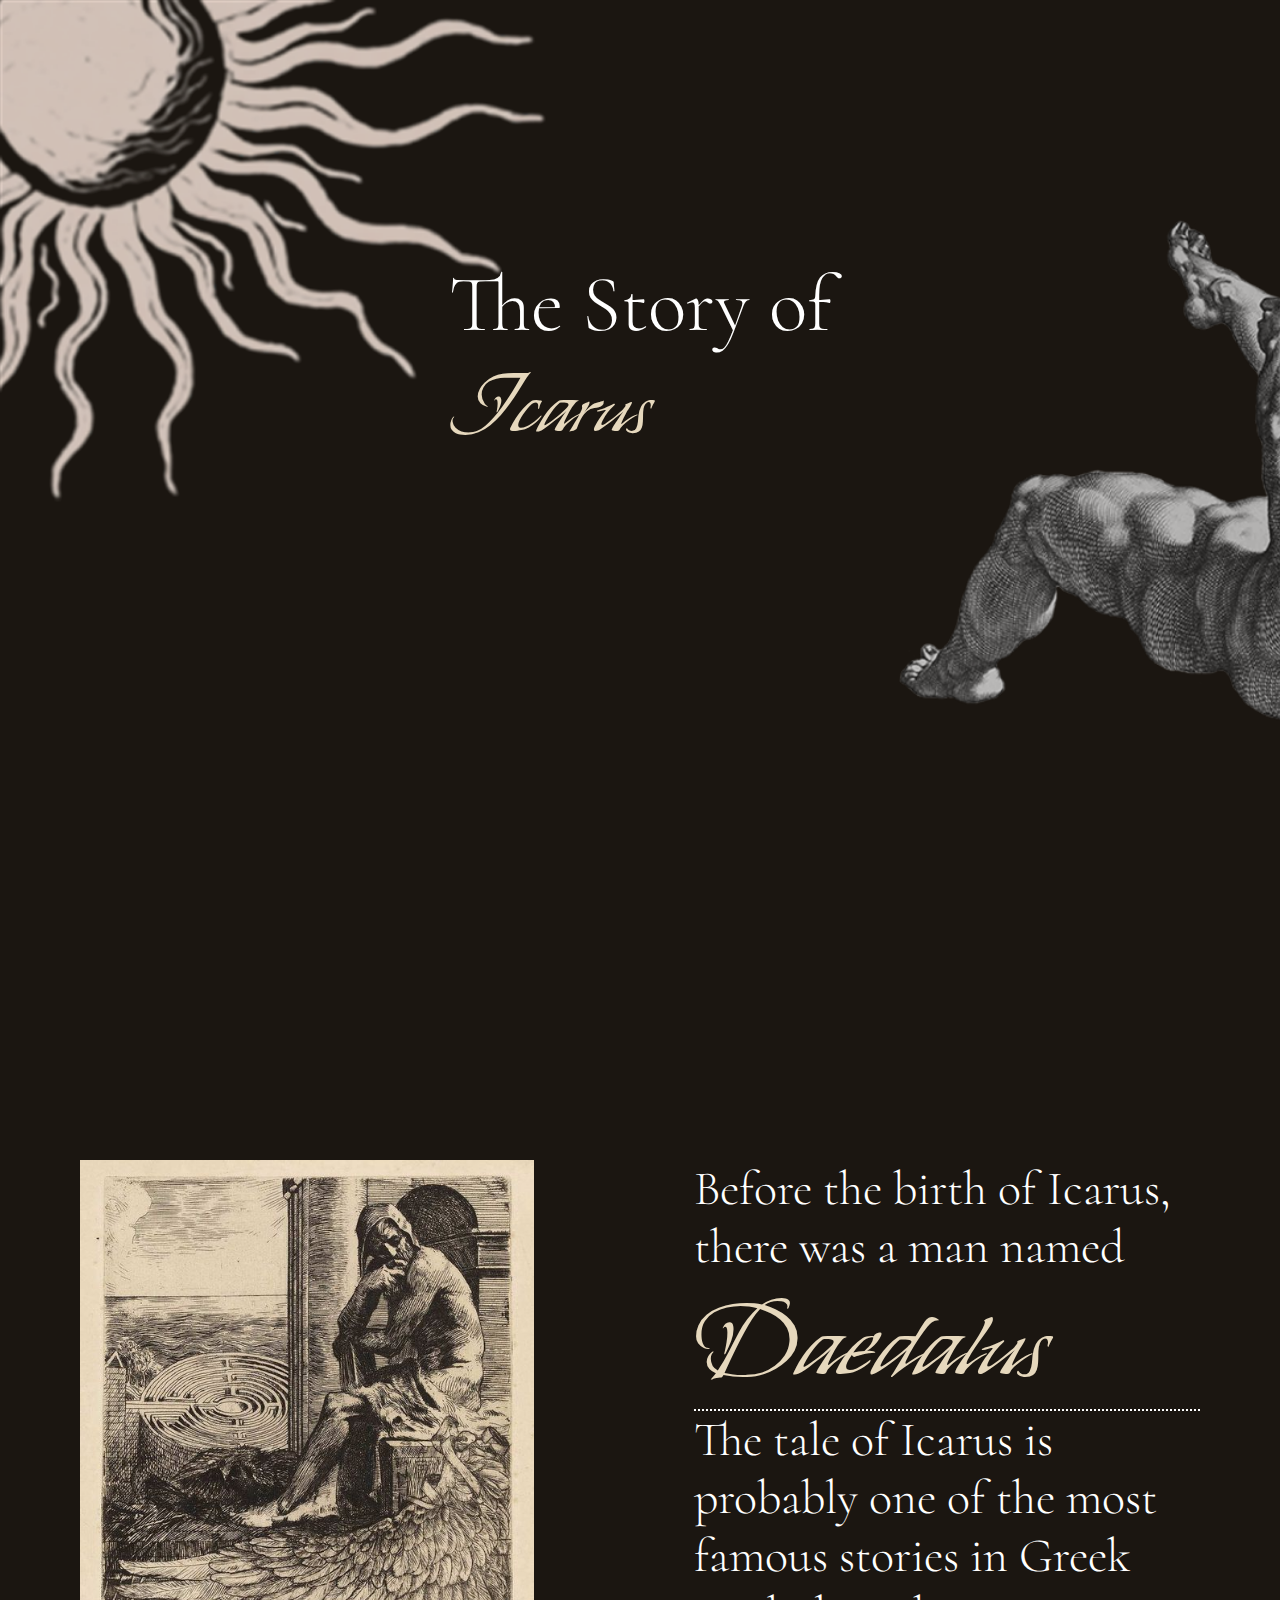
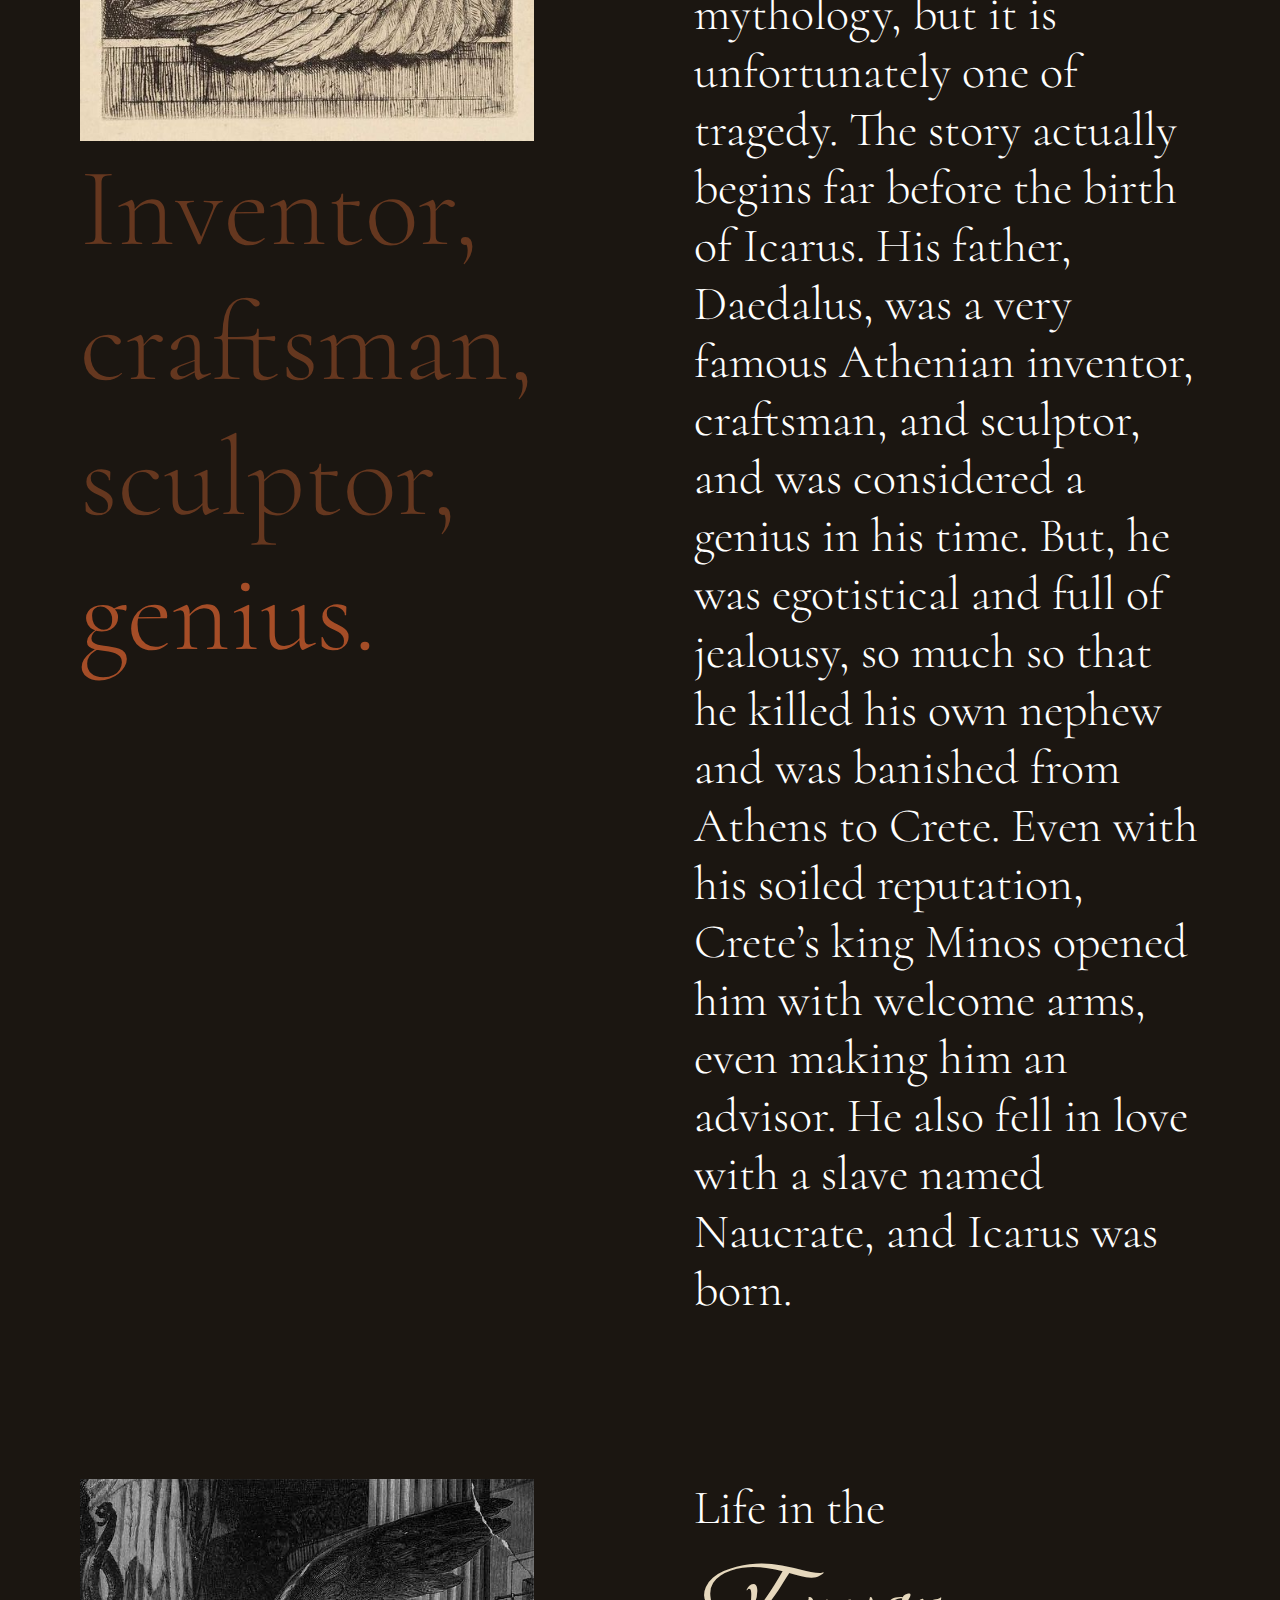
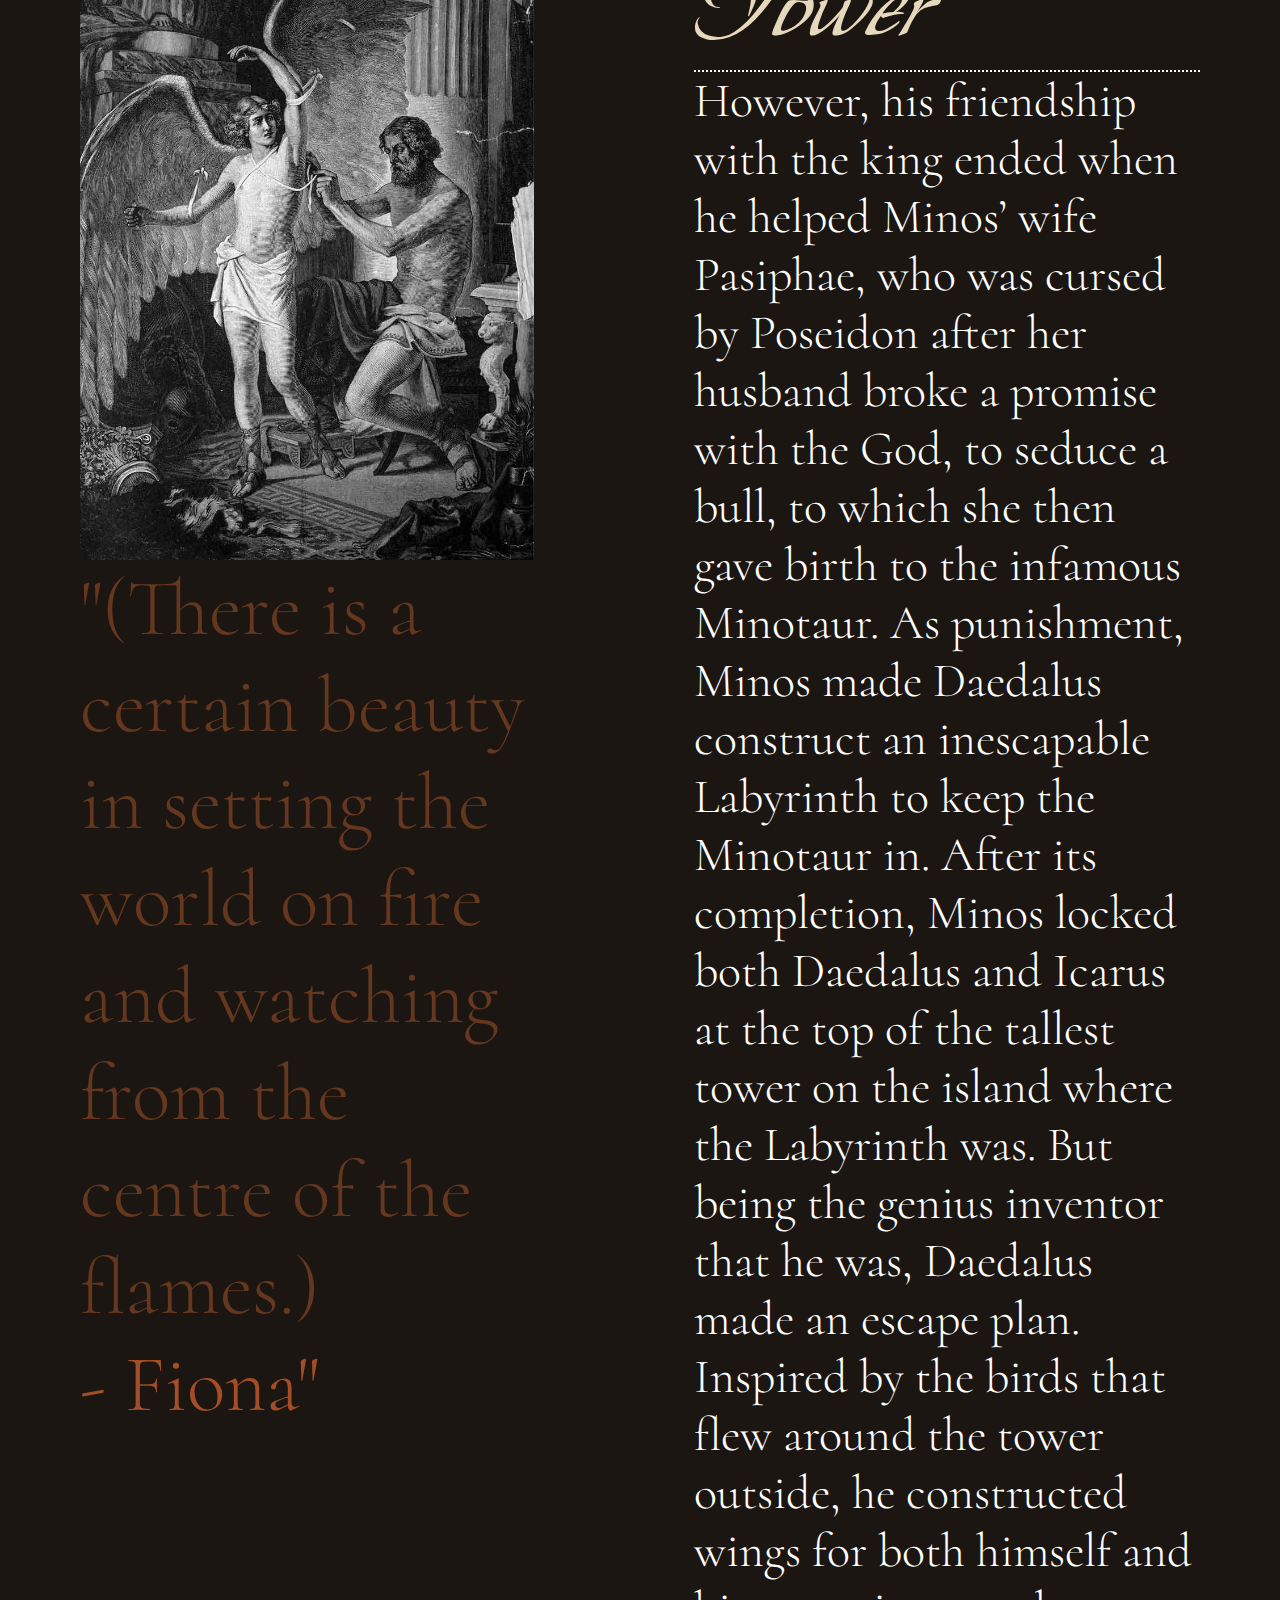
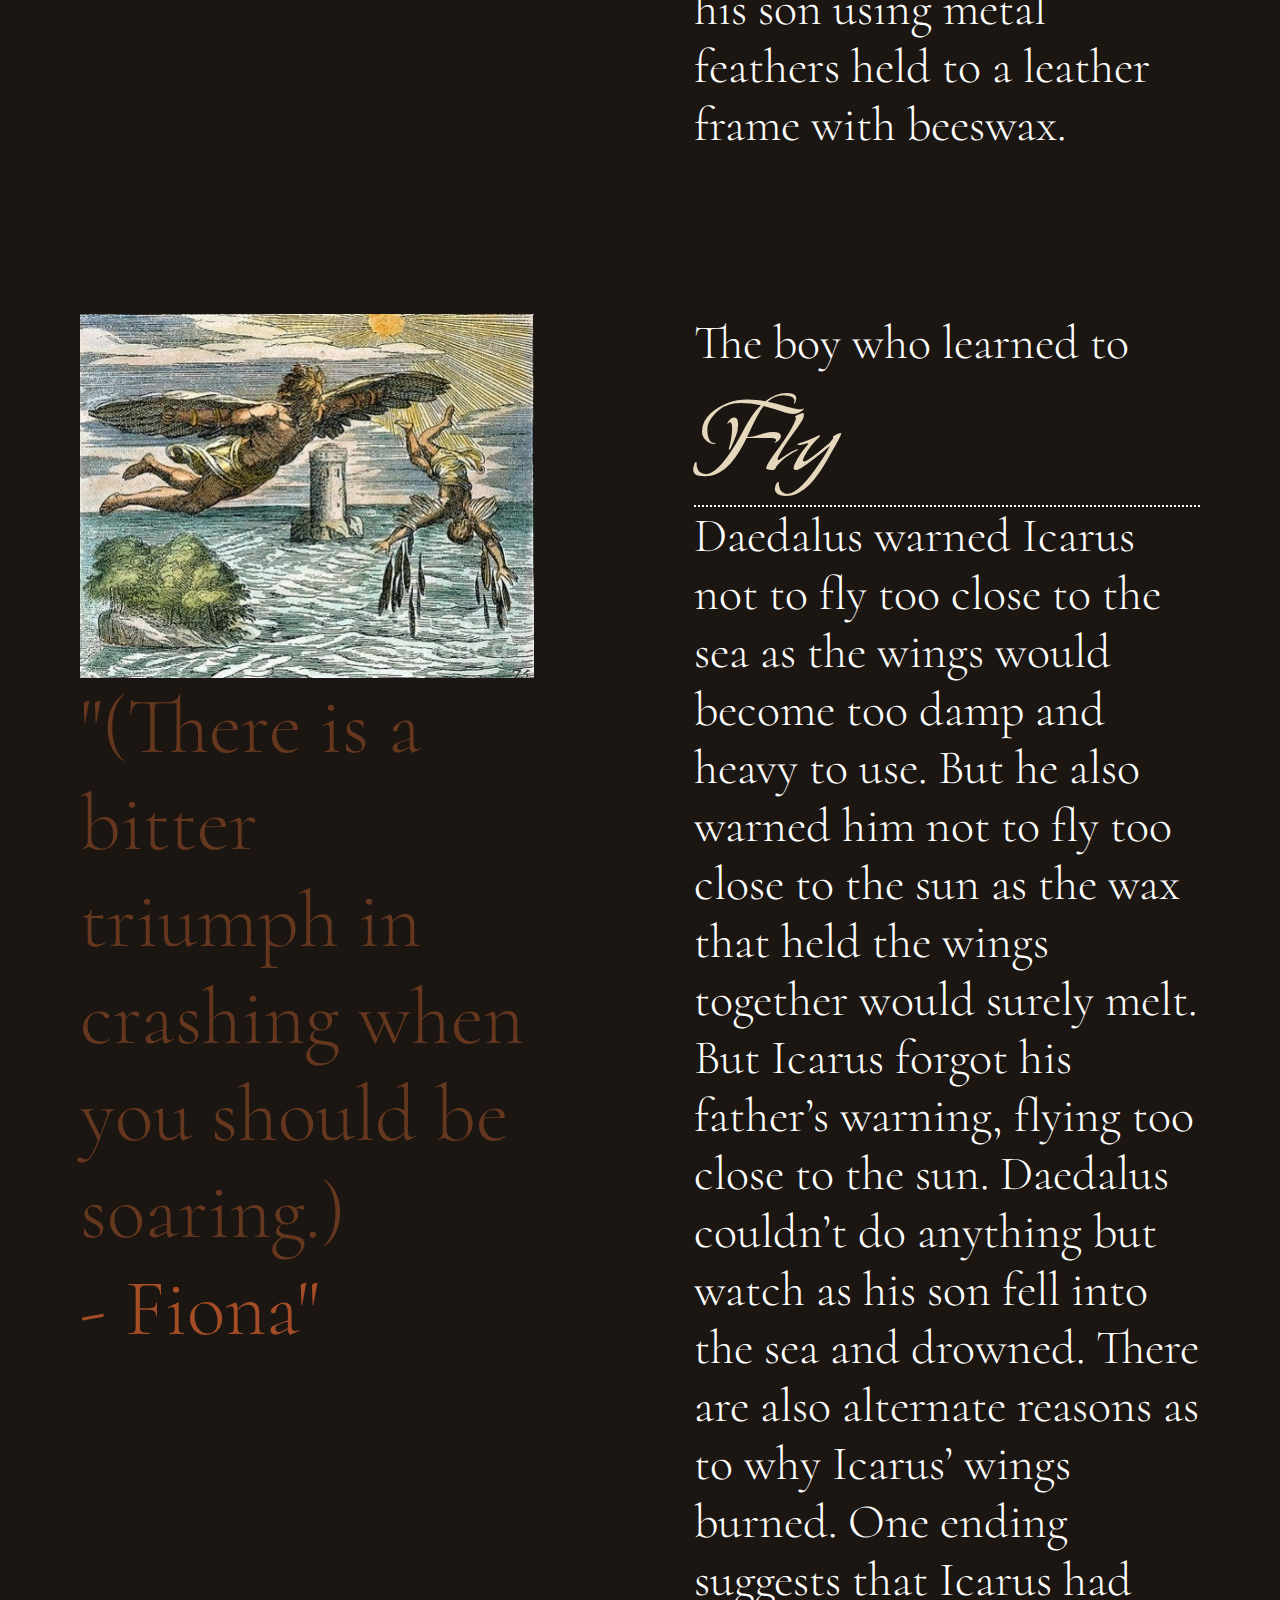
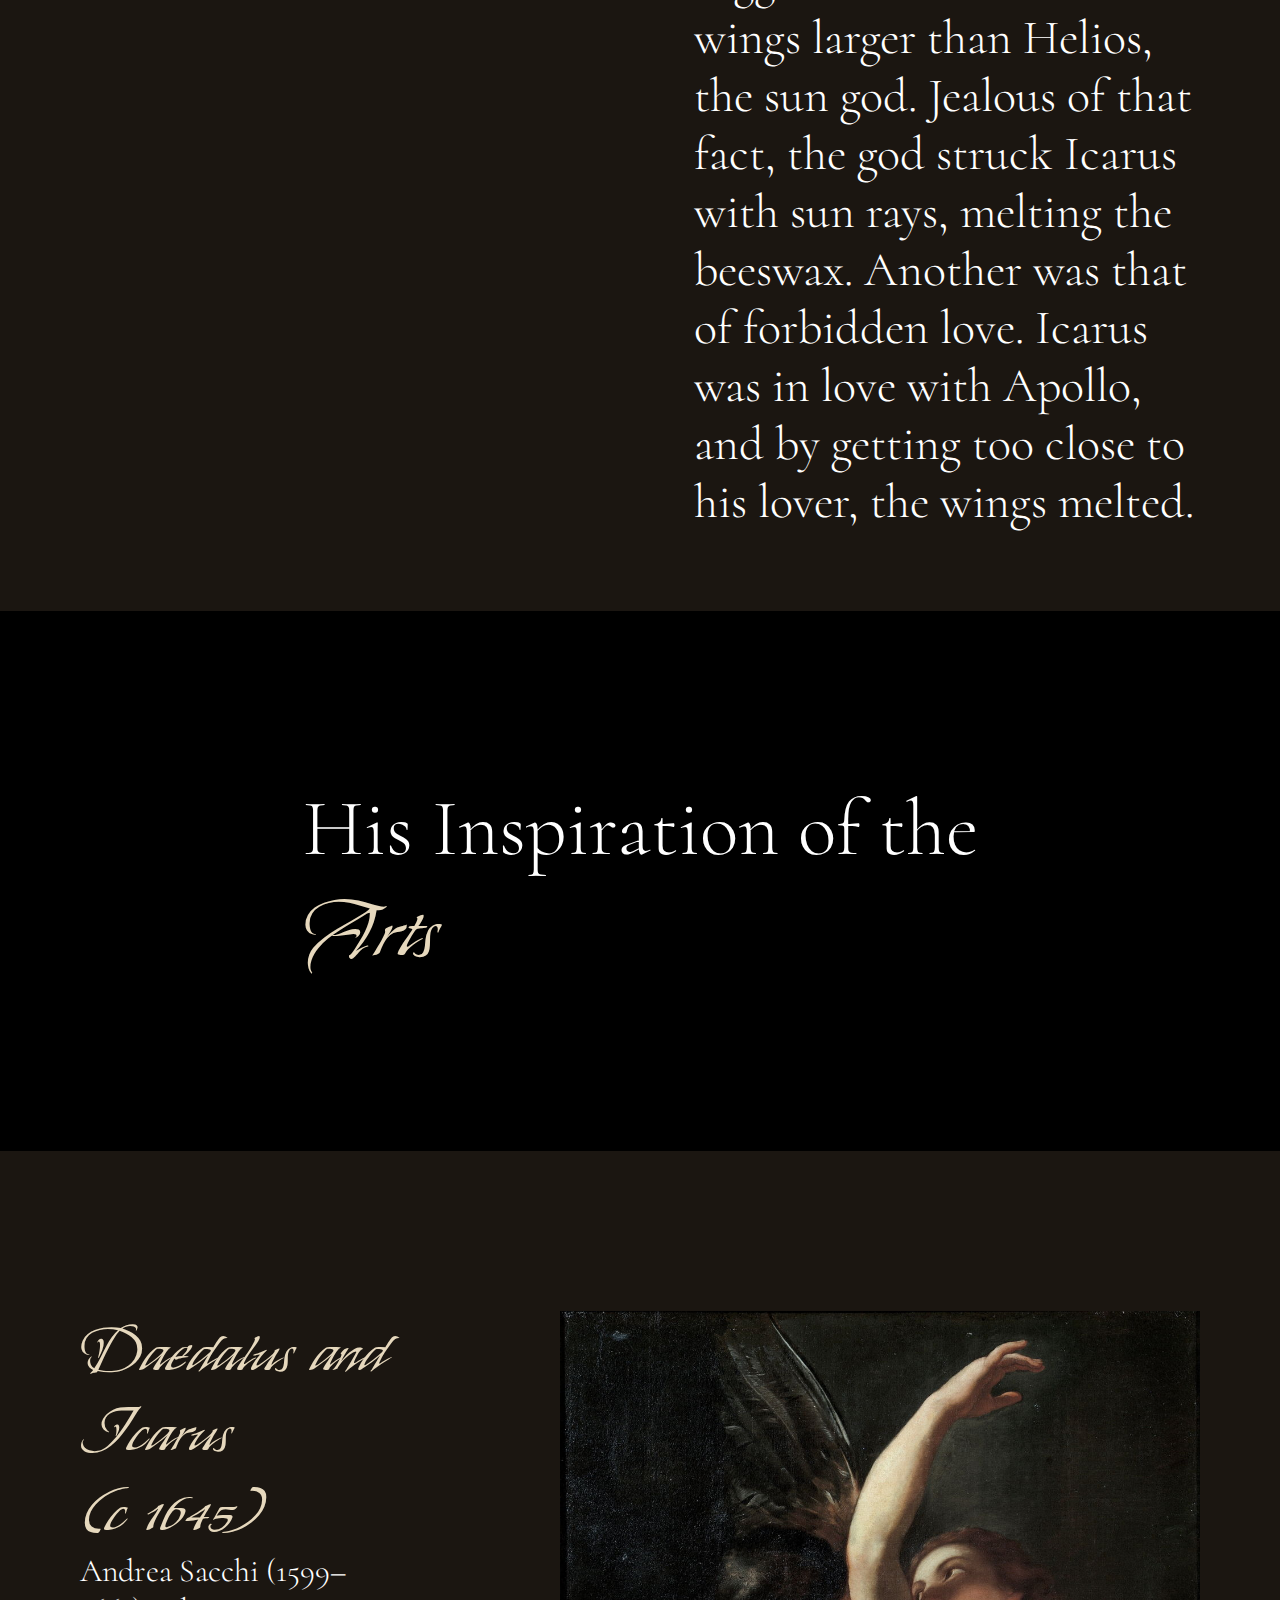
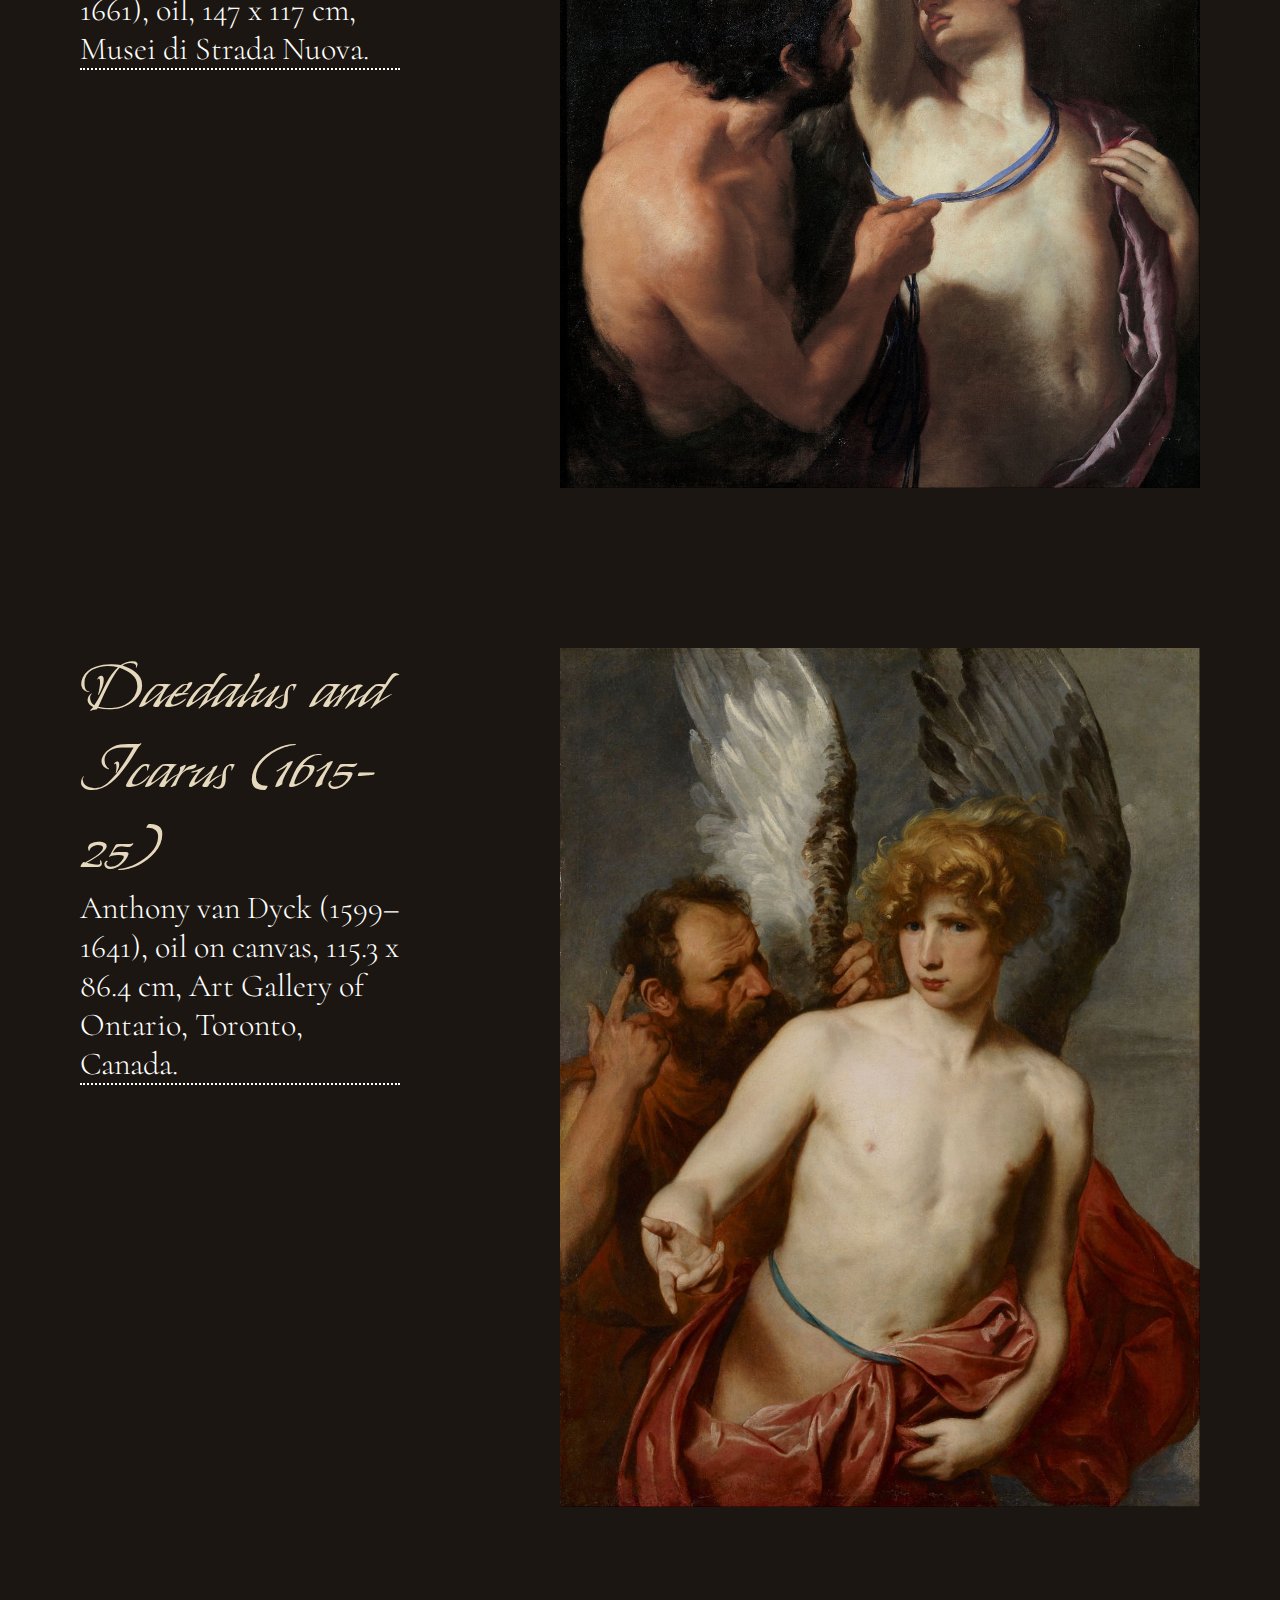
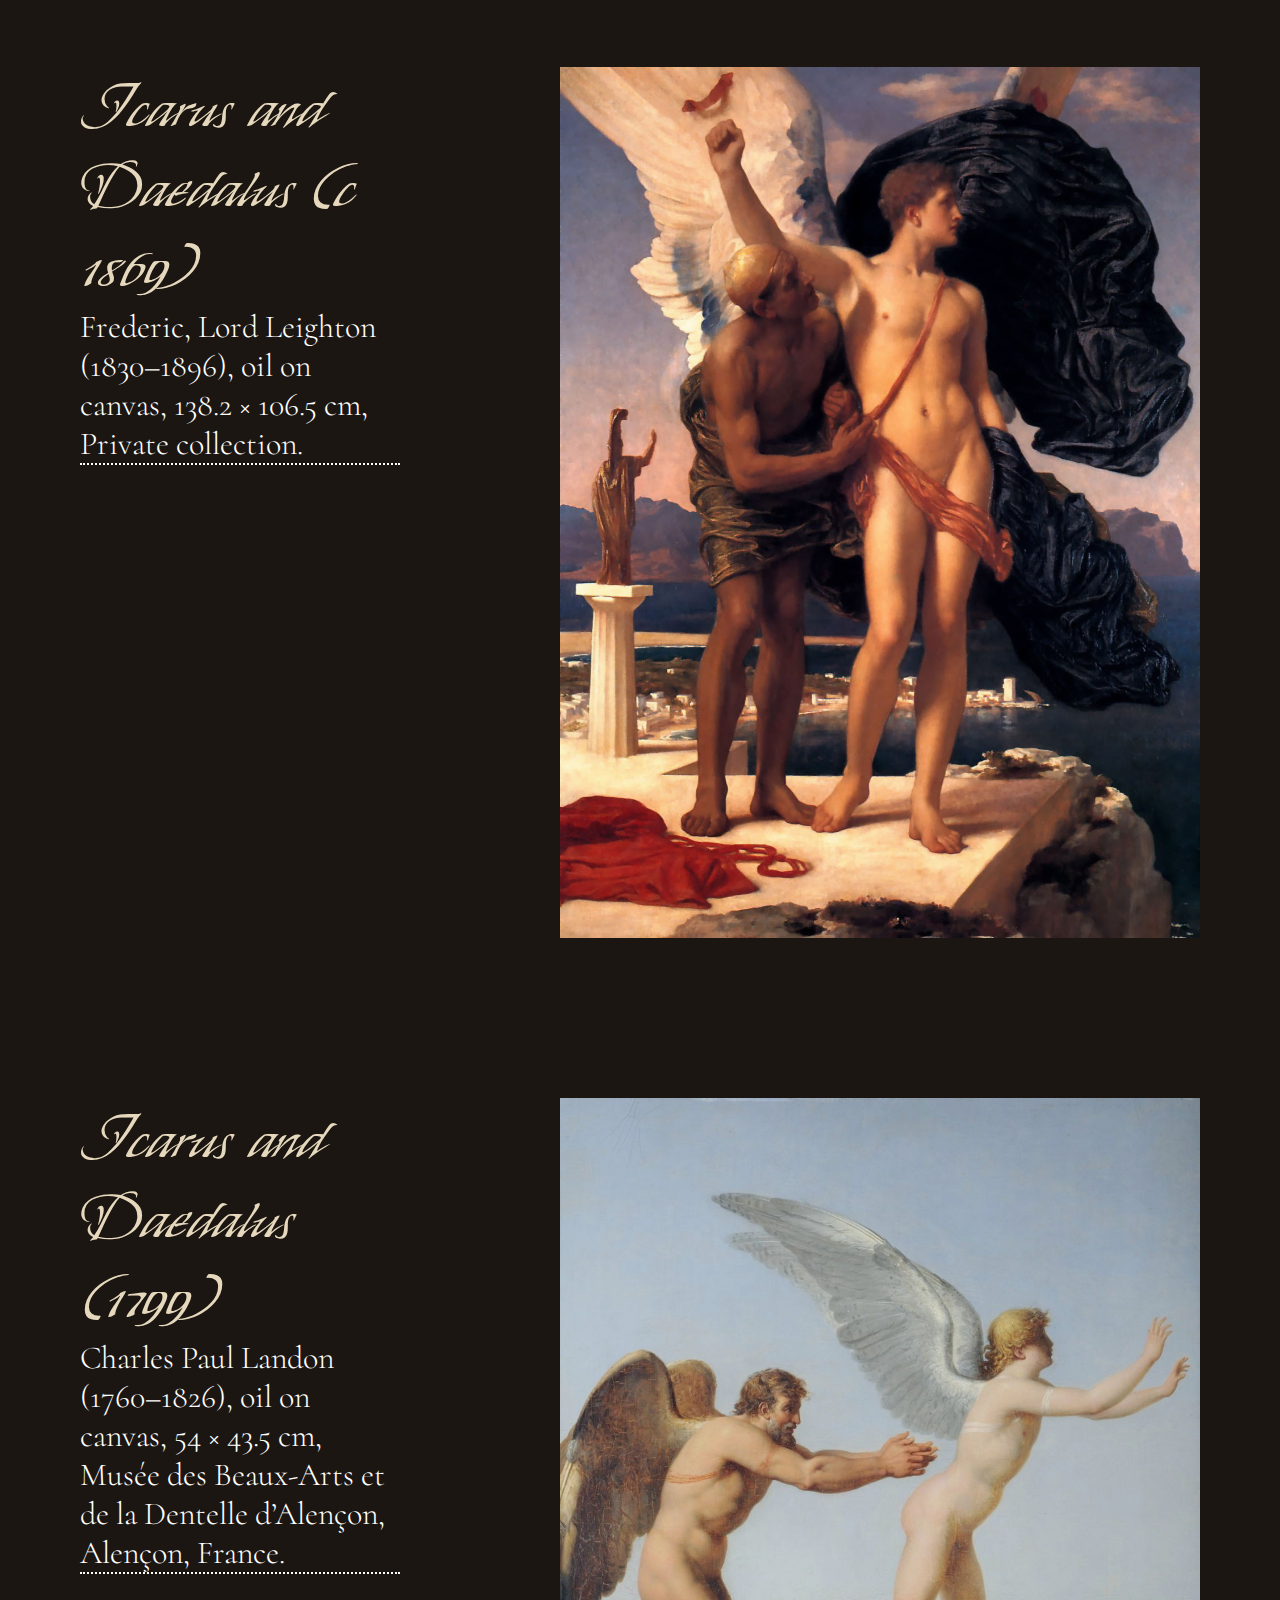
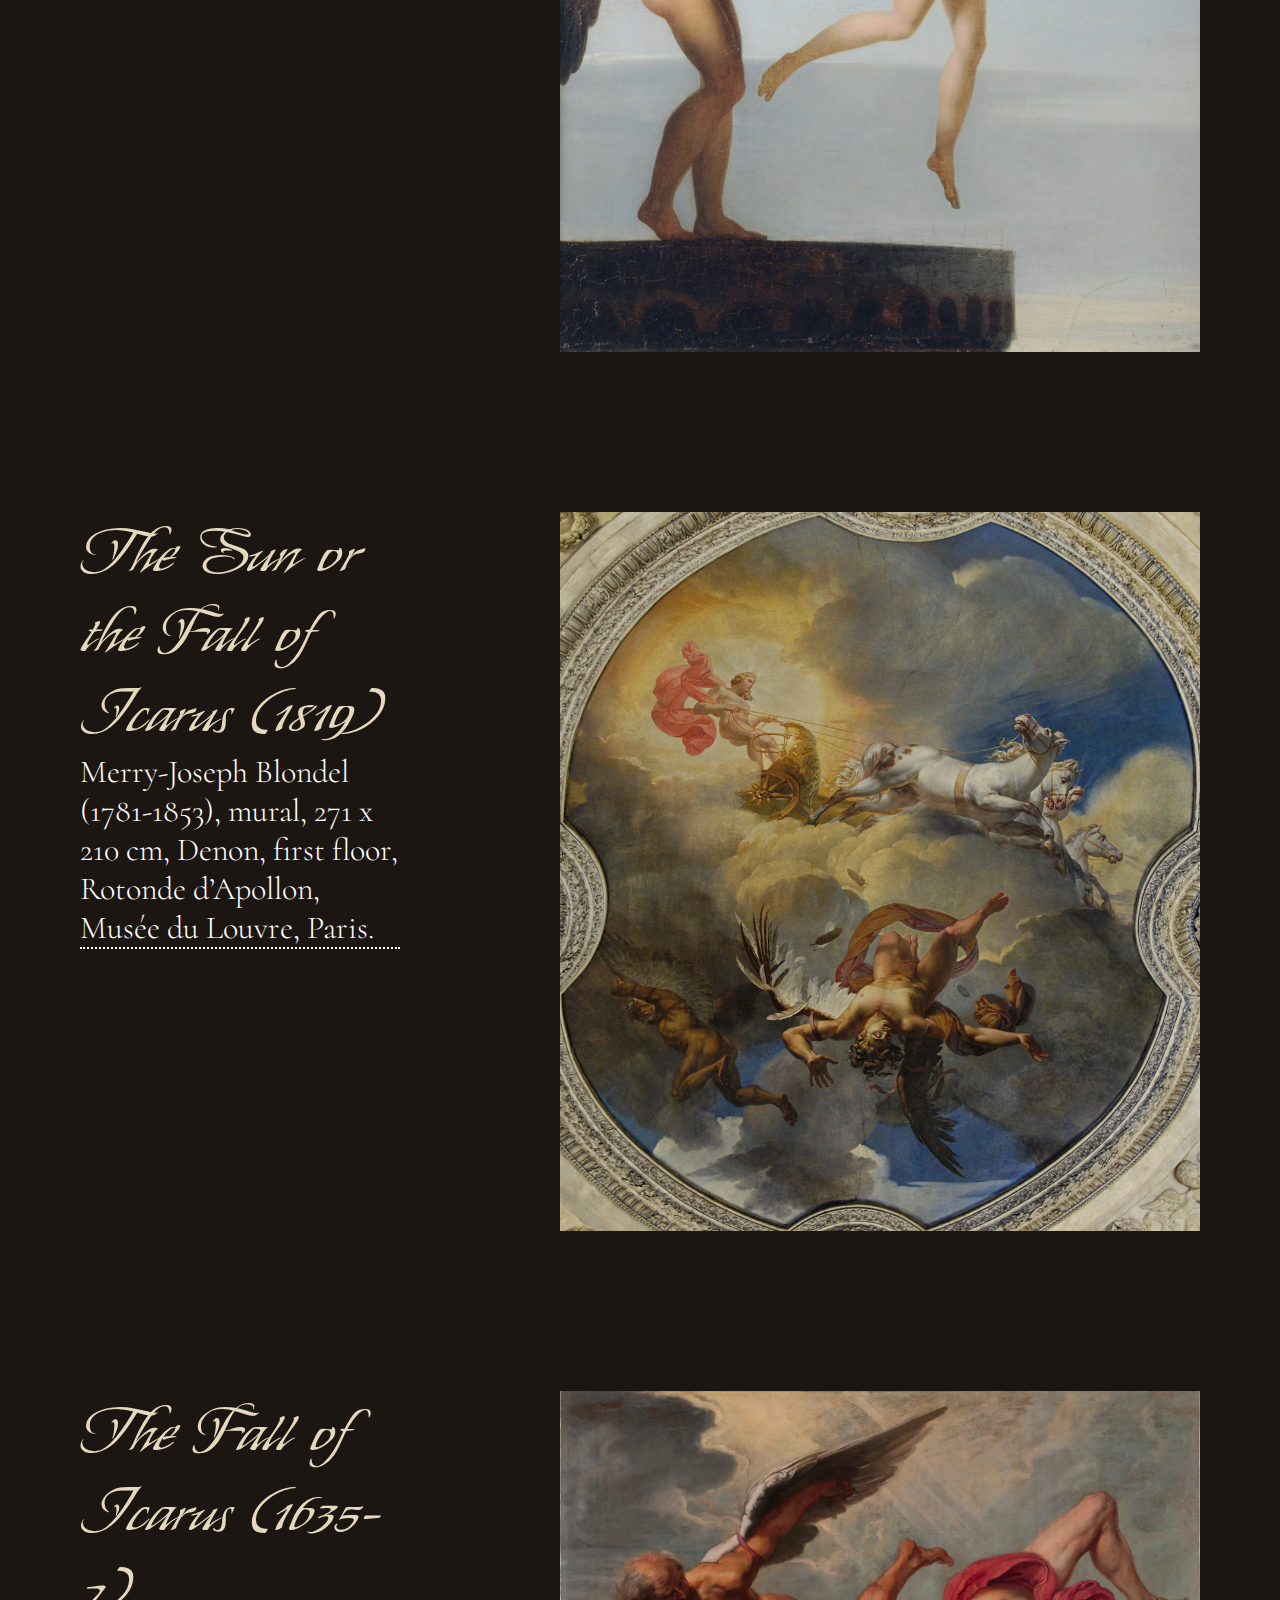
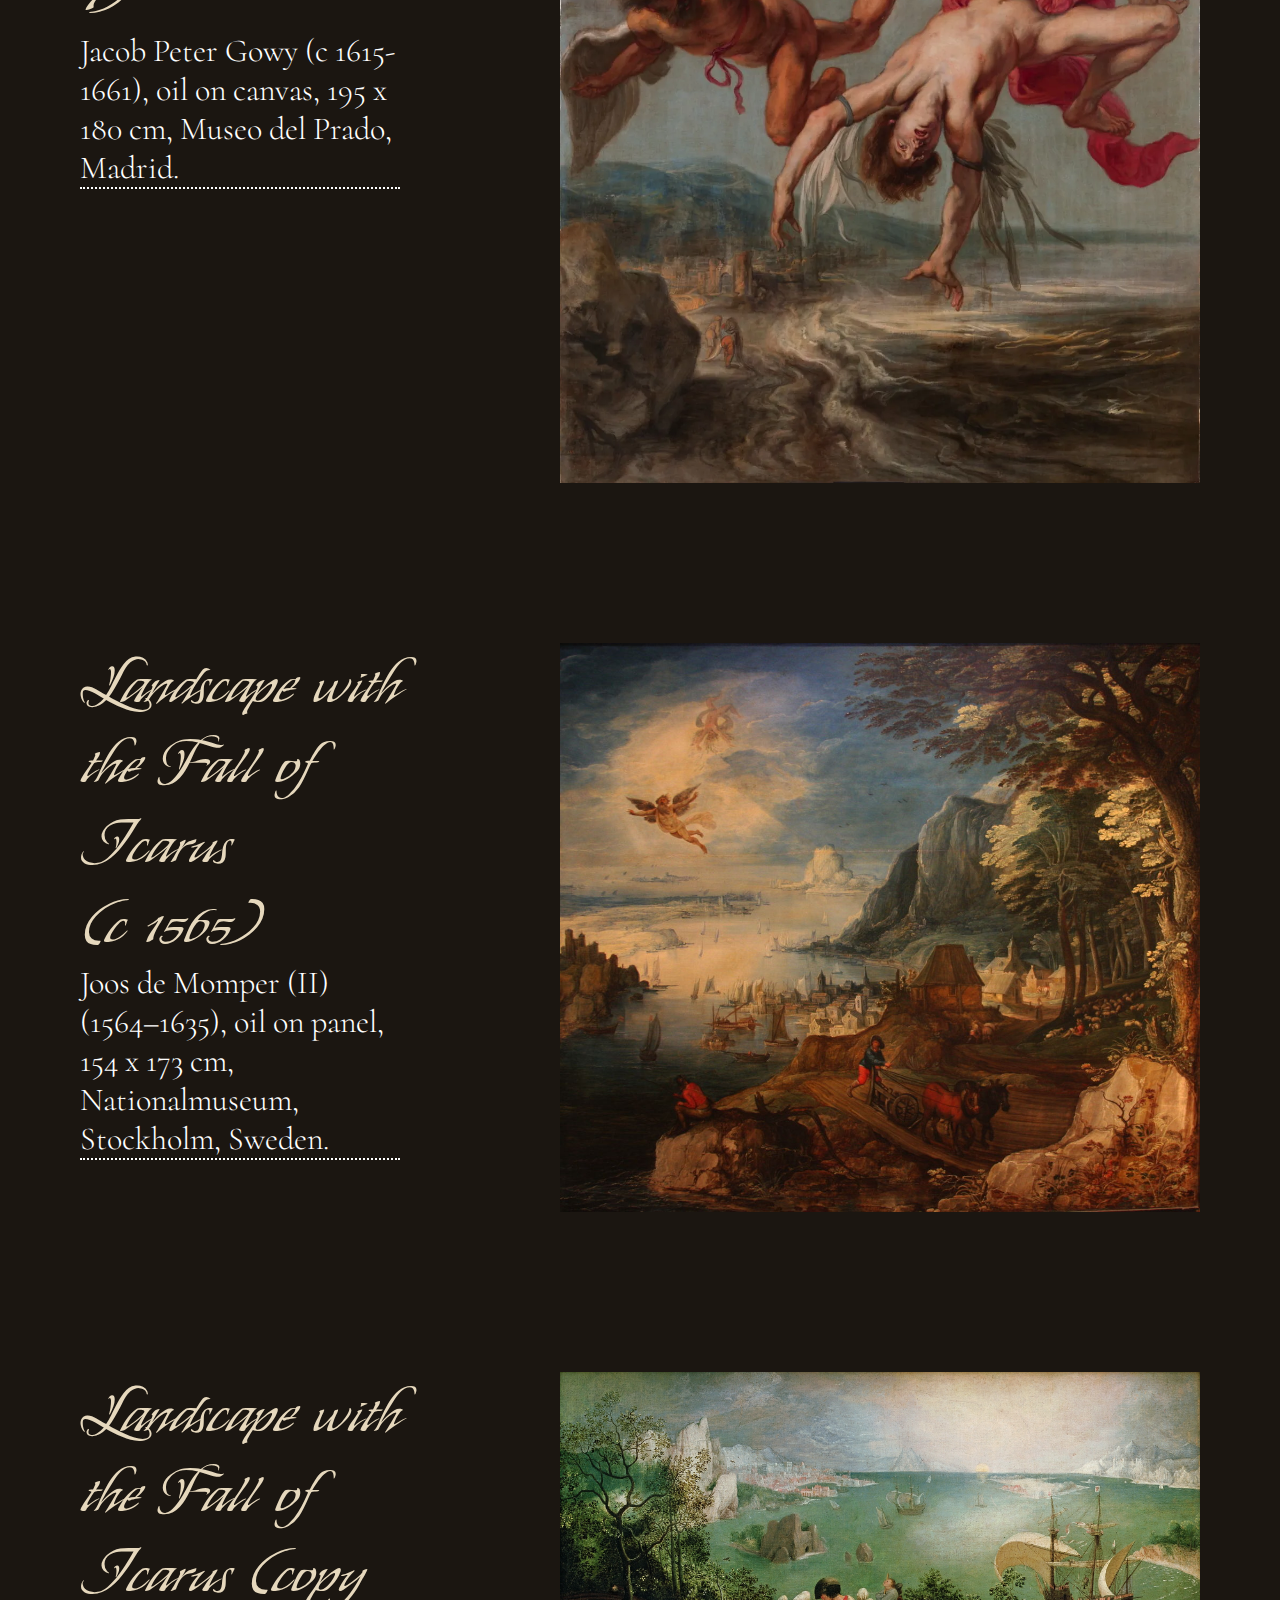
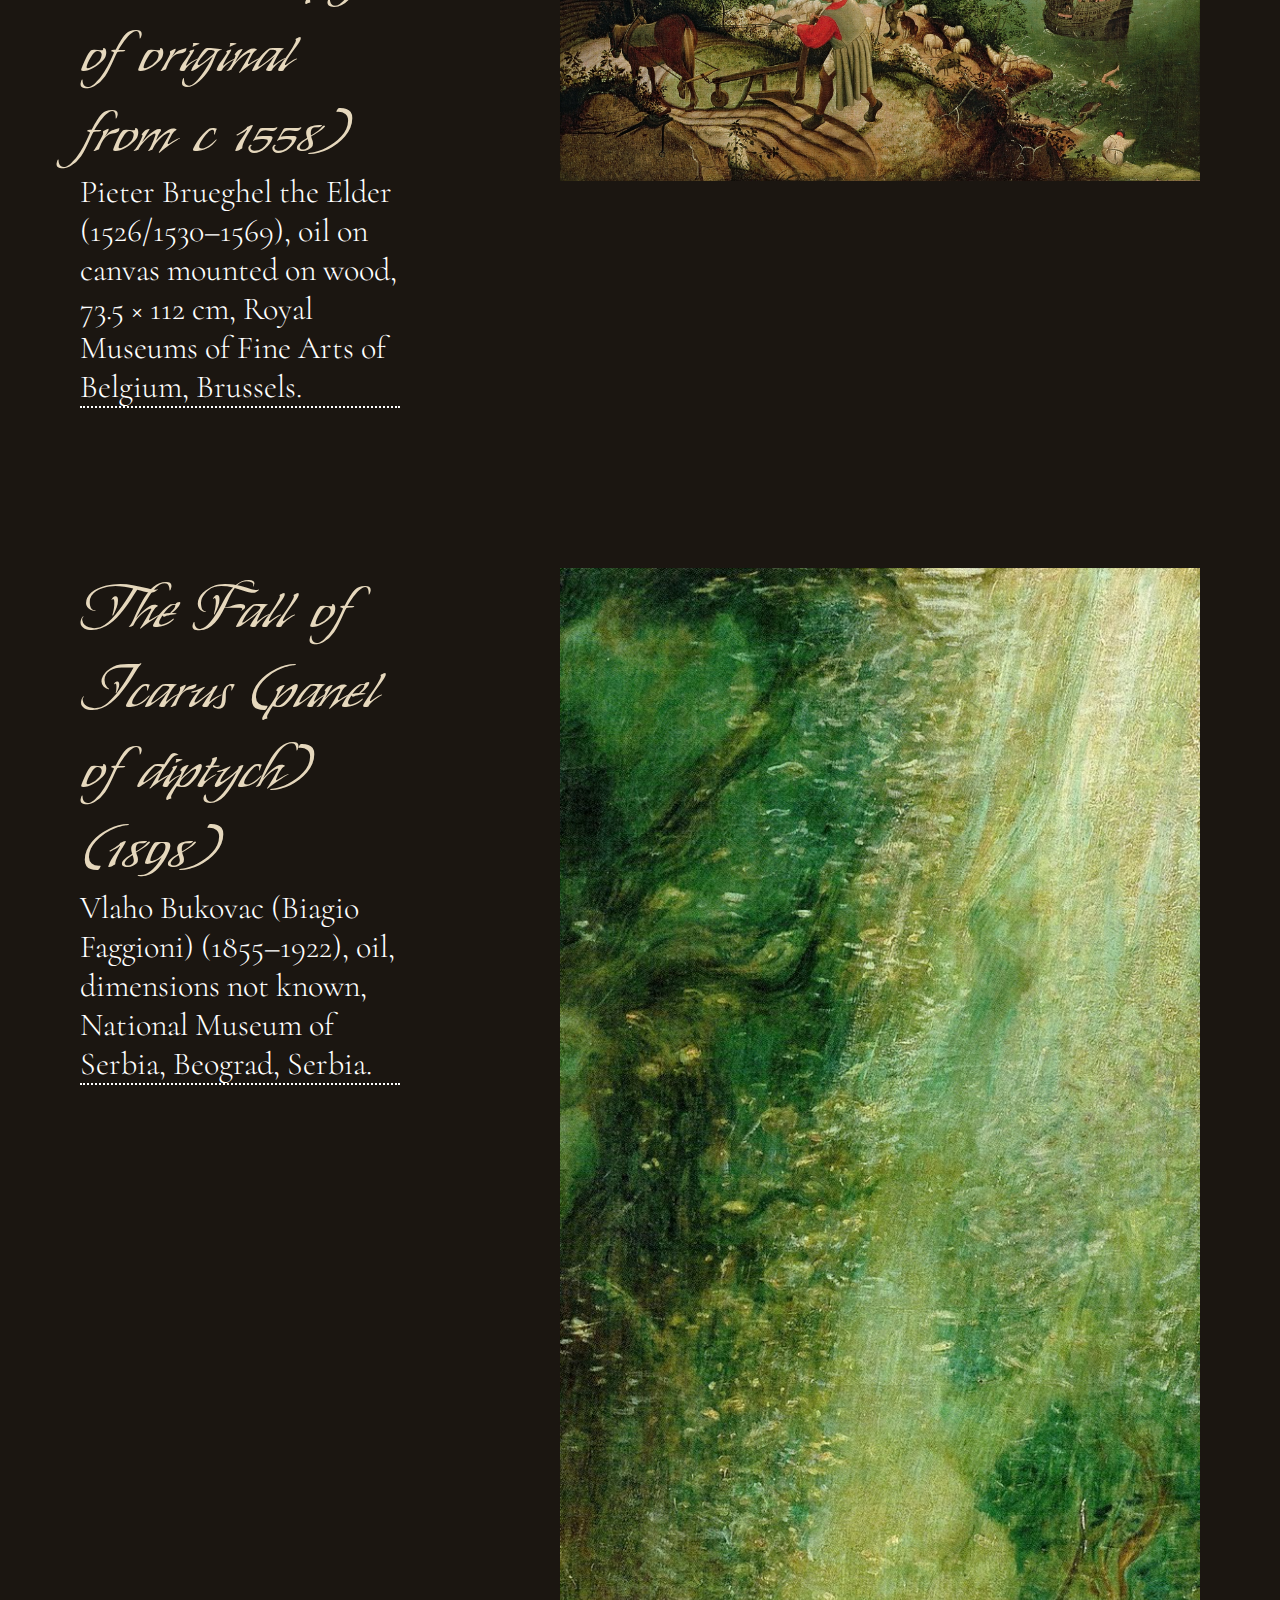
==== commit 97e28fd7: "update" ====
--- a/index.html
+++ b/index.html
@@ -44,13 +44,17 @@
                 </div>
 
                 <div class="info">
-                    <p>Lorem ipsum dolor sit amet consectetur adipisicing elit. Voluptas provident eius sint nobis sequi nulla culpa, minima corporis blanditiis accusantium rem expedita possimus error vero laudantium ipsa tempore fugit in.</p>
+                    <p>The tale of Icarus is probably one of the most famous stories in Greek mythology, but it is unfortunately one of tragedy. The story actually begins far before the birth of Icarus. His father, Daedalus, was a very famous Athenian inventor, craftsman, and sculptor, and was considered a genius in his time. But, he was egotistical and full of jealousy, so much so that he killed his own nephew and was banished from Athens to Crete. Even with his soiled reputation, Crete’s king Minos opened him with welcome arms, even making him an advisor. He also fell in love with a slave named Naucrate, and Icarus was born.</p>
                 </div>
             </div>
 
             <div class="section-child">
                 <img src="images/wings-inv.jpeg">
-                <p class="seal">"Lorem ipsum"</p>
+                <p class="seal-alt">"(There is a certain beauty
+                    in setting the world on fire
+                    and watching from the centre
+                    of the flames.)</p>
+                    <p class="rust-alt">- Fiona"</p>
             </div>
             <div class="section-child">
                 <div class="dotted">
@@ -59,13 +63,16 @@
                 </div>
 
                 <div class="info">
-                    <p>Lorem ipsum dolor sit amet consectetur adipisicing elit. Voluptas provident eius sint nobis sequi nulla culpa, minima corporis blanditiis accusantium rem expedita possimus error vero laudantium ipsa tempore fugit in.</p>
+                    <p>However, his friendship with the king ended when he helped Minos’ wife Pasiphae, who was cursed by Poseidon after her husband broke a promise with the God, to seduce a bull, to which she then gave birth to the infamous Minotaur. As punishment, Minos made Daedalus construct an inescapable Labyrinth to keep the Minotaur in. After its completion, Minos locked both Daedalus and Icarus at the top of the tallest tower on the island where the Labyrinth was. But being the genius inventor that he was, Daedalus made an escape plan. Inspired by the birds that flew around the tower outside, he constructed wings for both himself and his son using metal feathers held to a leather frame with beeswax.</p>
                 </div>
             </div>
 
             <div class="section-child">
                 <img src="images/flying.jpeg">
-                <p class="seal">"Lorem ipsum"</p>
+                <p class="seal-alt">"(There is a bitter triumph
+                    in crashing when you should be
+                    soaring.)</p>
+                    <p class="rust-alt">- Fiona"</p>
             </div>
             <div class="section-child">
                 <div class="dotted">
@@ -74,7 +81,8 @@
                 </div>
 
                 <div class="info">
-                    <p>Lorem ipsum dolor sit amet consectetur adipisicing elit. Voluptas provident eius sint nobis sequi nulla culpa, minima corporis blanditiis accusantium rem expedita possimus error vero laudantium ipsa tempore fugit in.</p>
+                    <p>Daedalus warned Icarus not to fly too close to the sea as the wings would become too damp and heavy to use. But he also warned him not to fly too close to the sun as the wax that held the wings together would surely melt. But Icarus forgot his father’s warning, flying too close to the sun. Daedalus couldn’t do anything but watch as his son fell into the sea and drowned.
+                    There are also alternate reasons as to why Icarus’ wings burned. One ending suggests that Icarus had wings larger than Helios, the sun god. Jealous of that fact, the god struck Icarus with sun rays, melting the beeswax. Another was that of forbidden love. Icarus was in love with Apollo, and by getting too close to his lover, the wings melted.</p>
                 </div>
             </div>
         </div>
@@ -191,9 +199,7 @@
         </div>
 
 
-         <div class="the-end">
-            <img src="images/waves.png">
-         </div>
+         <div class="the-end"></div>
 
     </div>
 
--- a/css/style.css
+++ b/css/style.css
@@ -82,6 +82,22 @@
         color: #A54D27;
         margin: 0;
     }
+
+    p.seal-alt {
+        font-family: "Cormorant", serif;
+        font-weight: 300;
+        font-size: 5em;
+        color: #65371F;
+        margin: 0;
+    }
+
+    p.rust-alt {
+        font-family: "Cormorant", serif;
+        font-weight: 300;
+        font-size: 5em;
+        color: #A54D27;
+        margin: 0;
+    }
   }
 
   @media only screen and (max-width: 720px){
@@ -100,6 +116,14 @@
             p.rust {
                 display: none;
             }
+
+            p.seal-alt {
+                display: none;
+            }
+        
+            p.rust-alt {
+                display: none;
+            }
         }
       }
 
@@ -118,7 +142,7 @@
   }
 
 .art {
-    height: 80vh;
+    height: 60vh;
     background-color: black;
     display: grid;
     place-content: center; /*start, center, end (shorthand for justify-content with align-content)*/
@@ -174,9 +198,11 @@
 }
 
 .the-end{
-    img {
-        url("../images/waves-mobile.png")
-    }
+    height: 80vh;
+    background-color: #1B1611;
+    background-image: url("../images/waves.png");
+    display: grid;
+    place-content: center; /*start, center, end (shorthand for justify-content with align-content)*/
 }
 
 @media only screen and (max-width: 720px){
@@ -193,5 +219,9 @@
             font-size: 3em;
         }
     }
-}
-
+
+    .the-end {
+        background-image: url("../images/waves-mobile.png");
+    }
+}
+
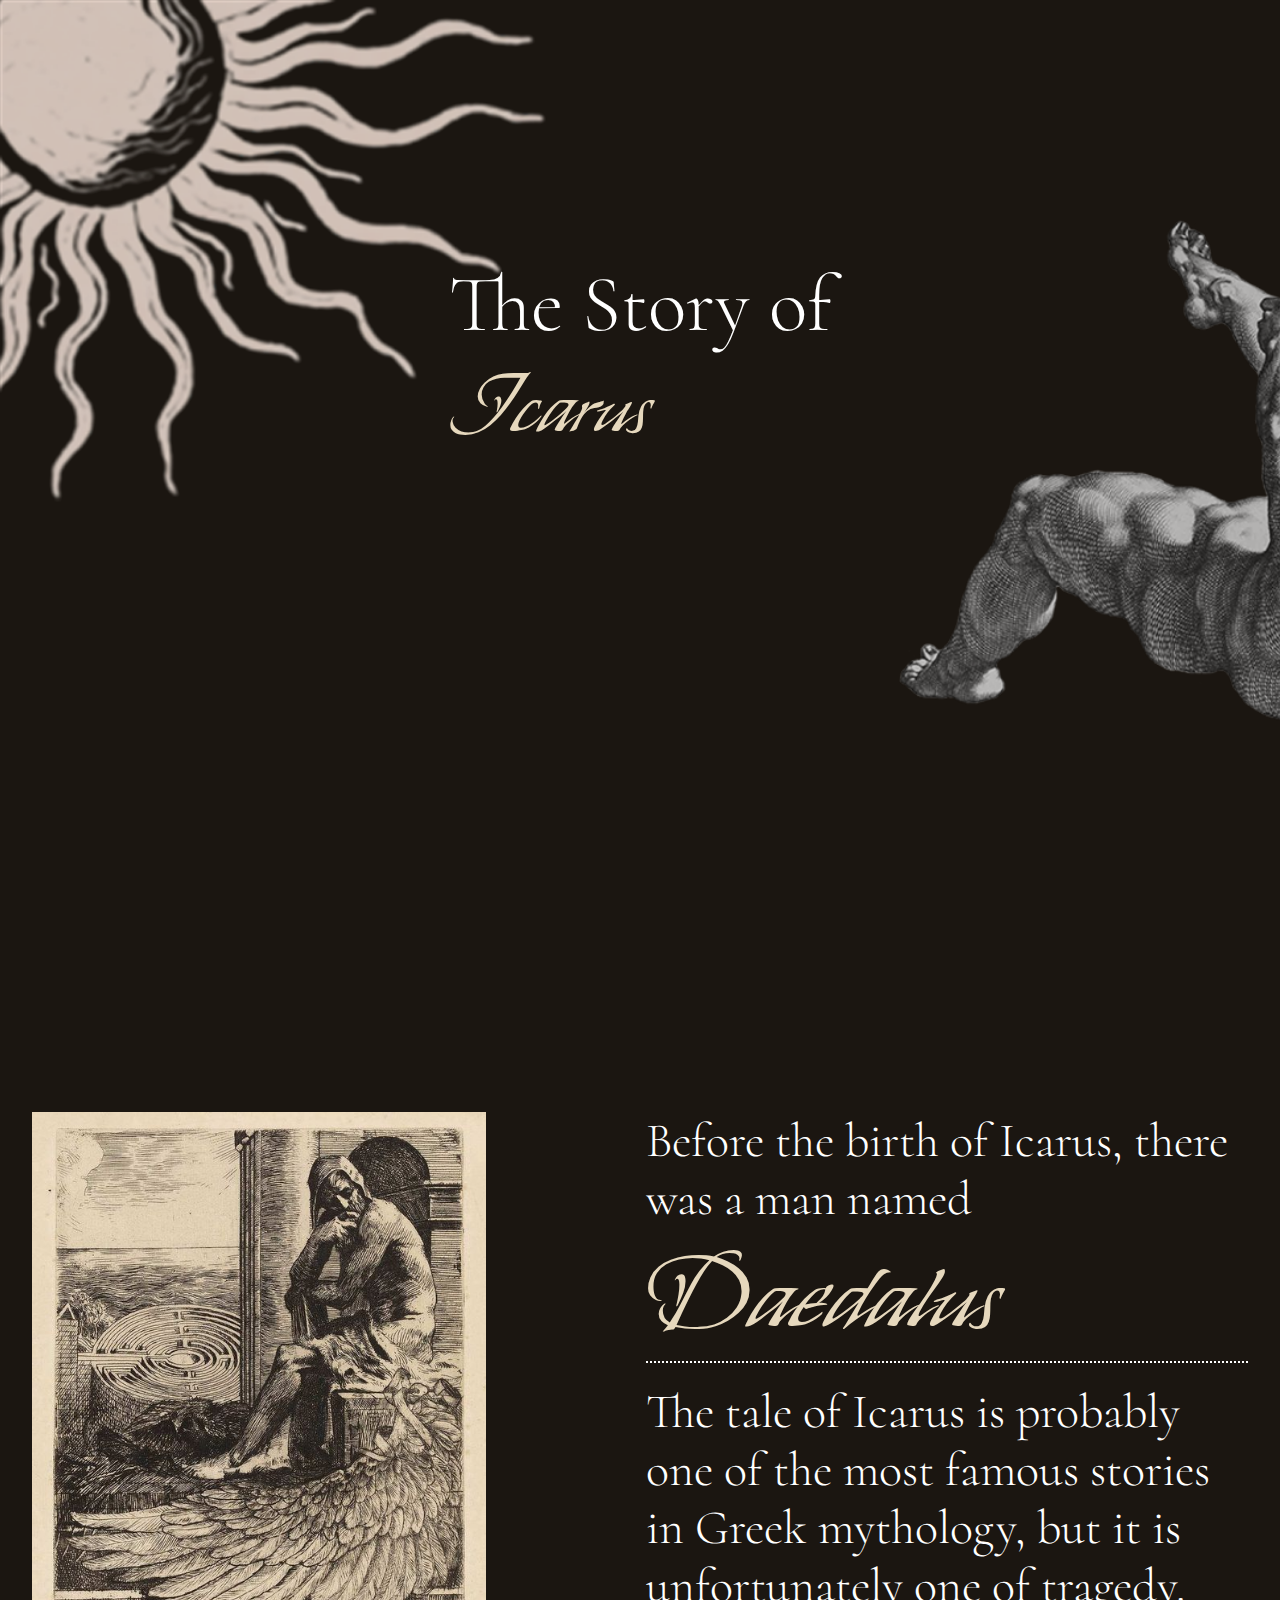
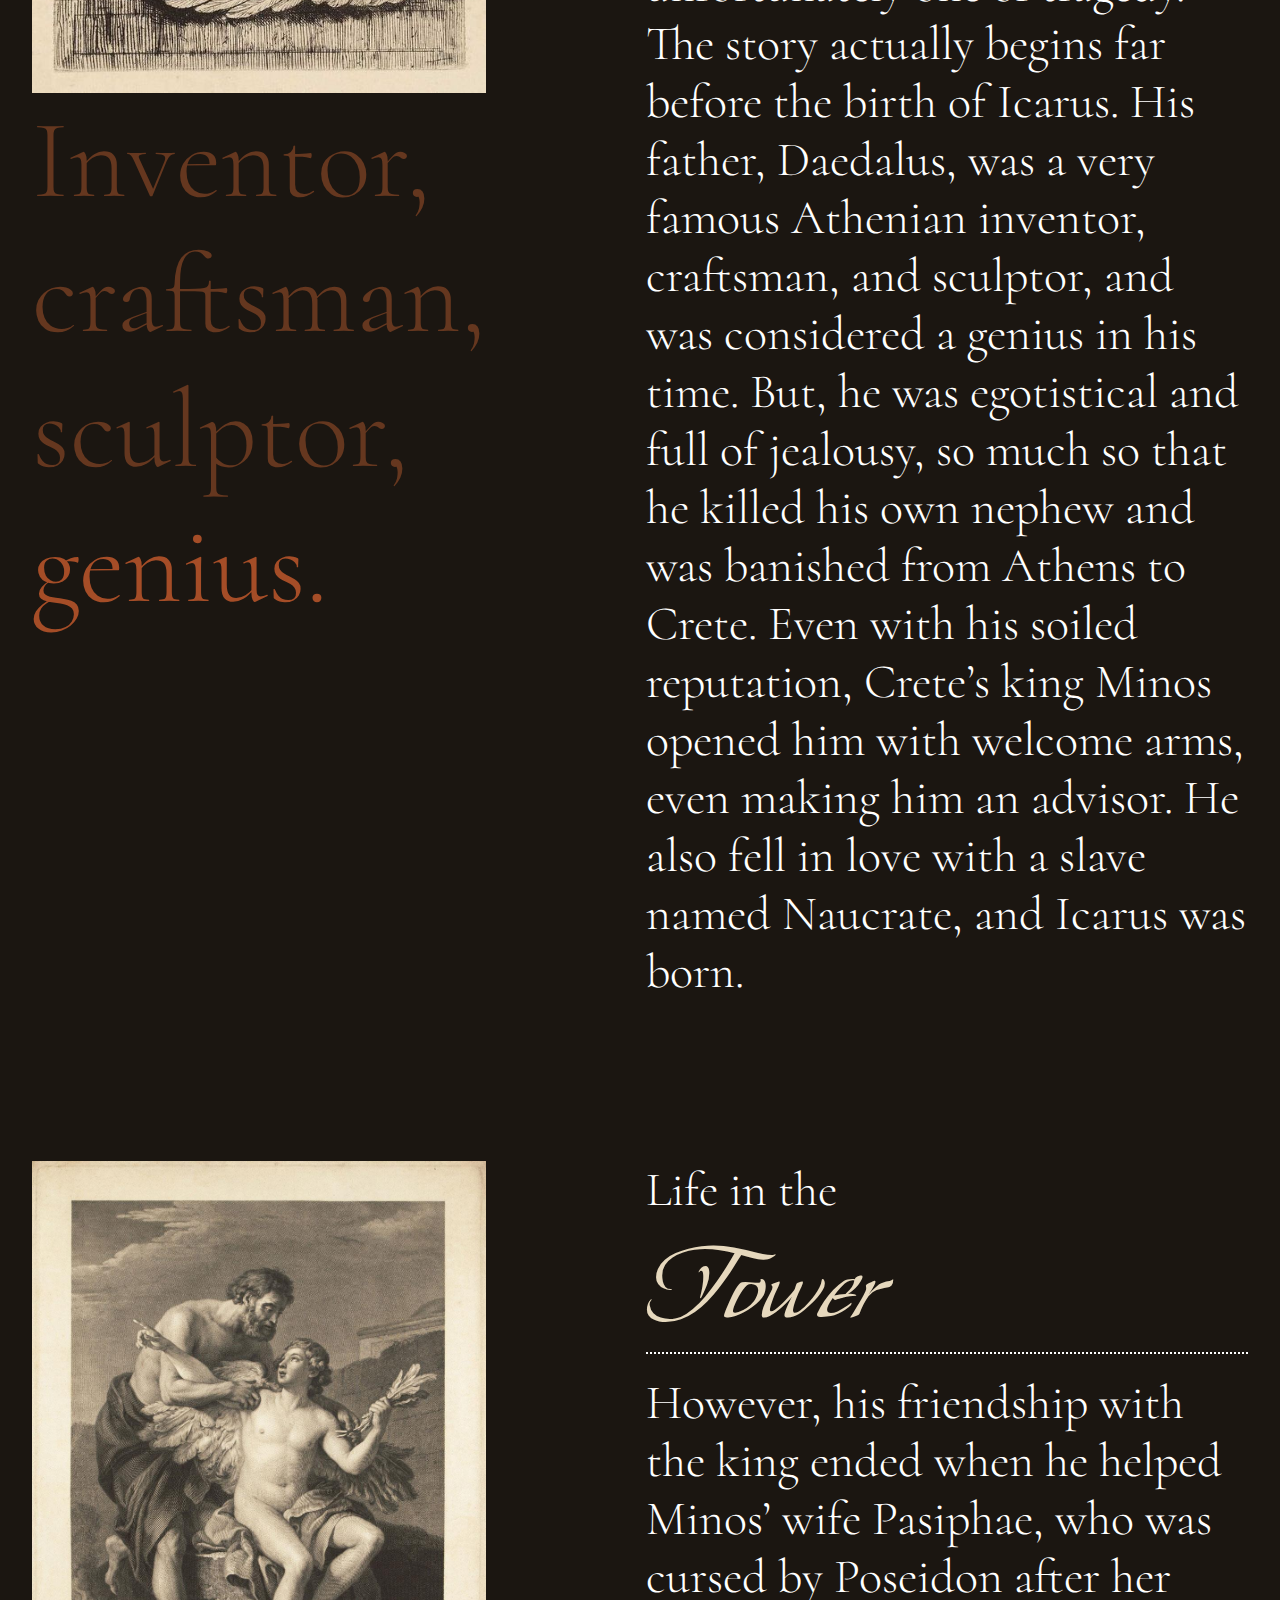
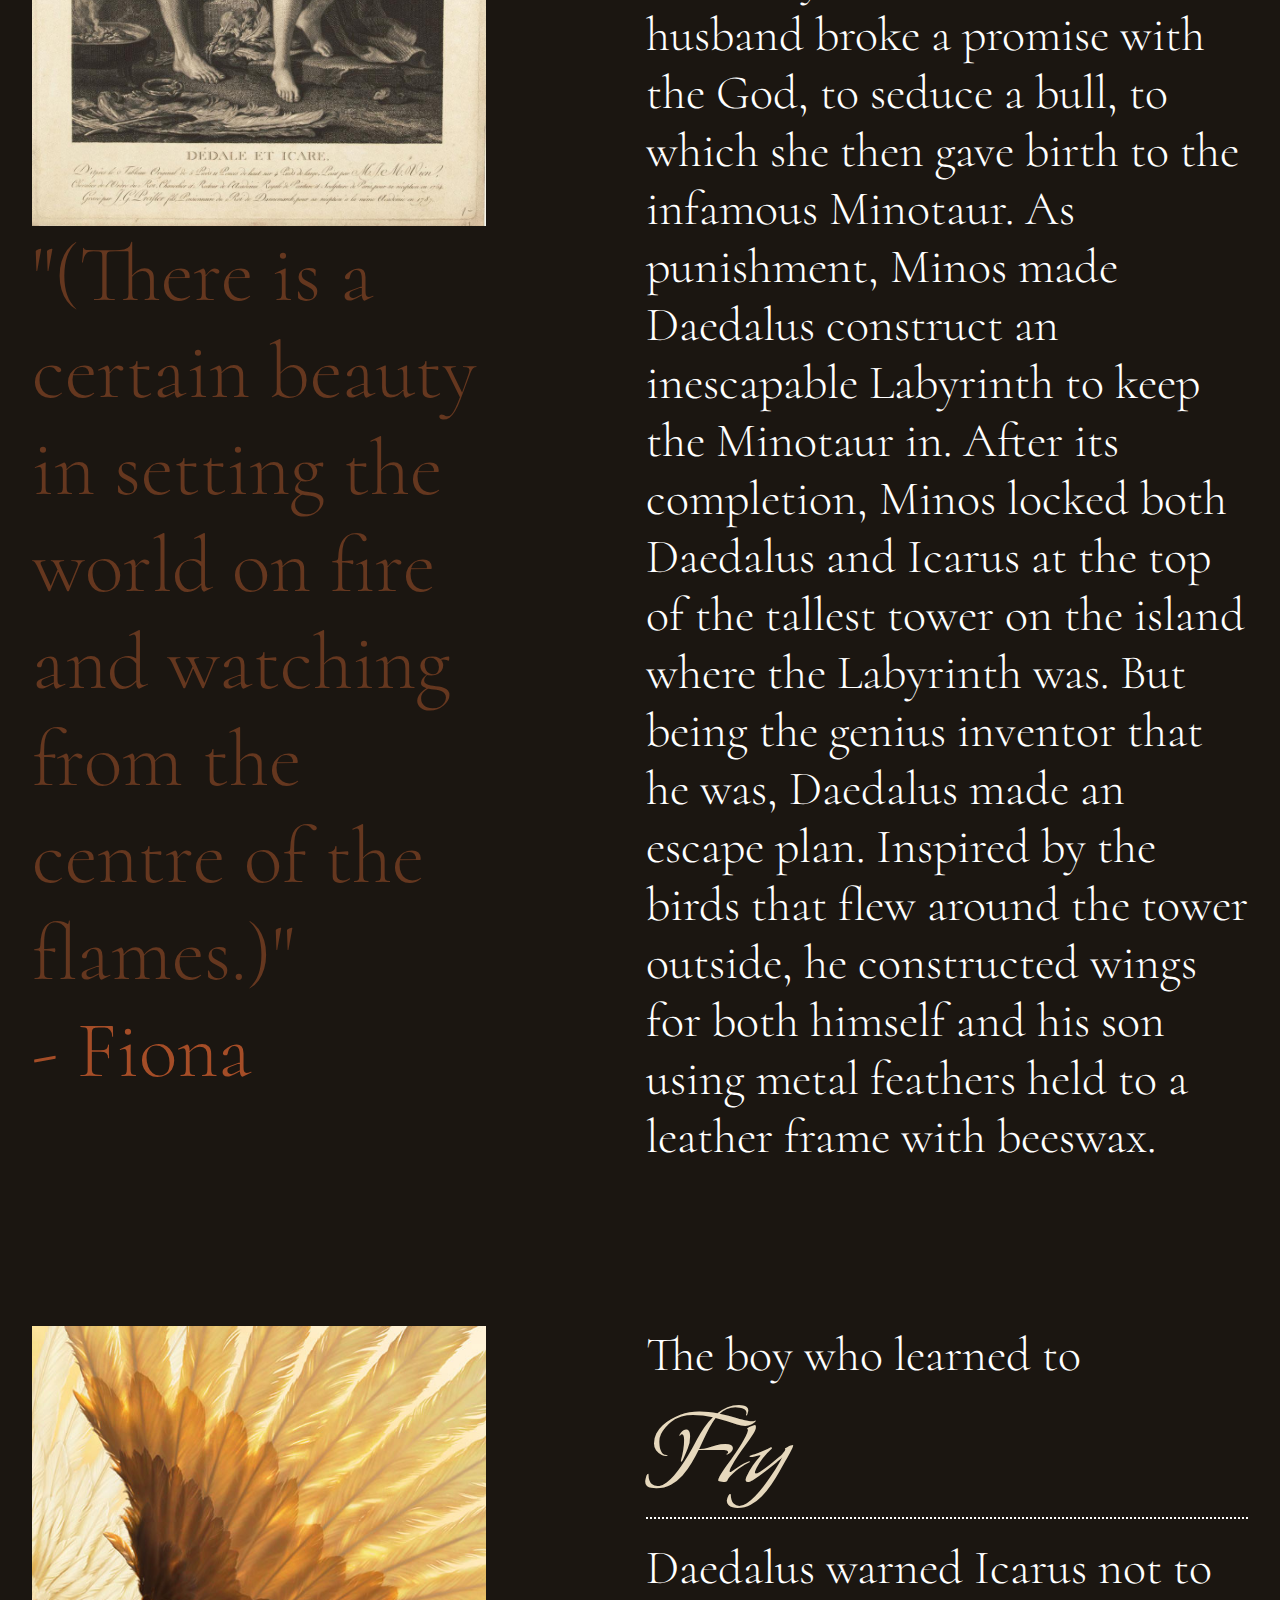
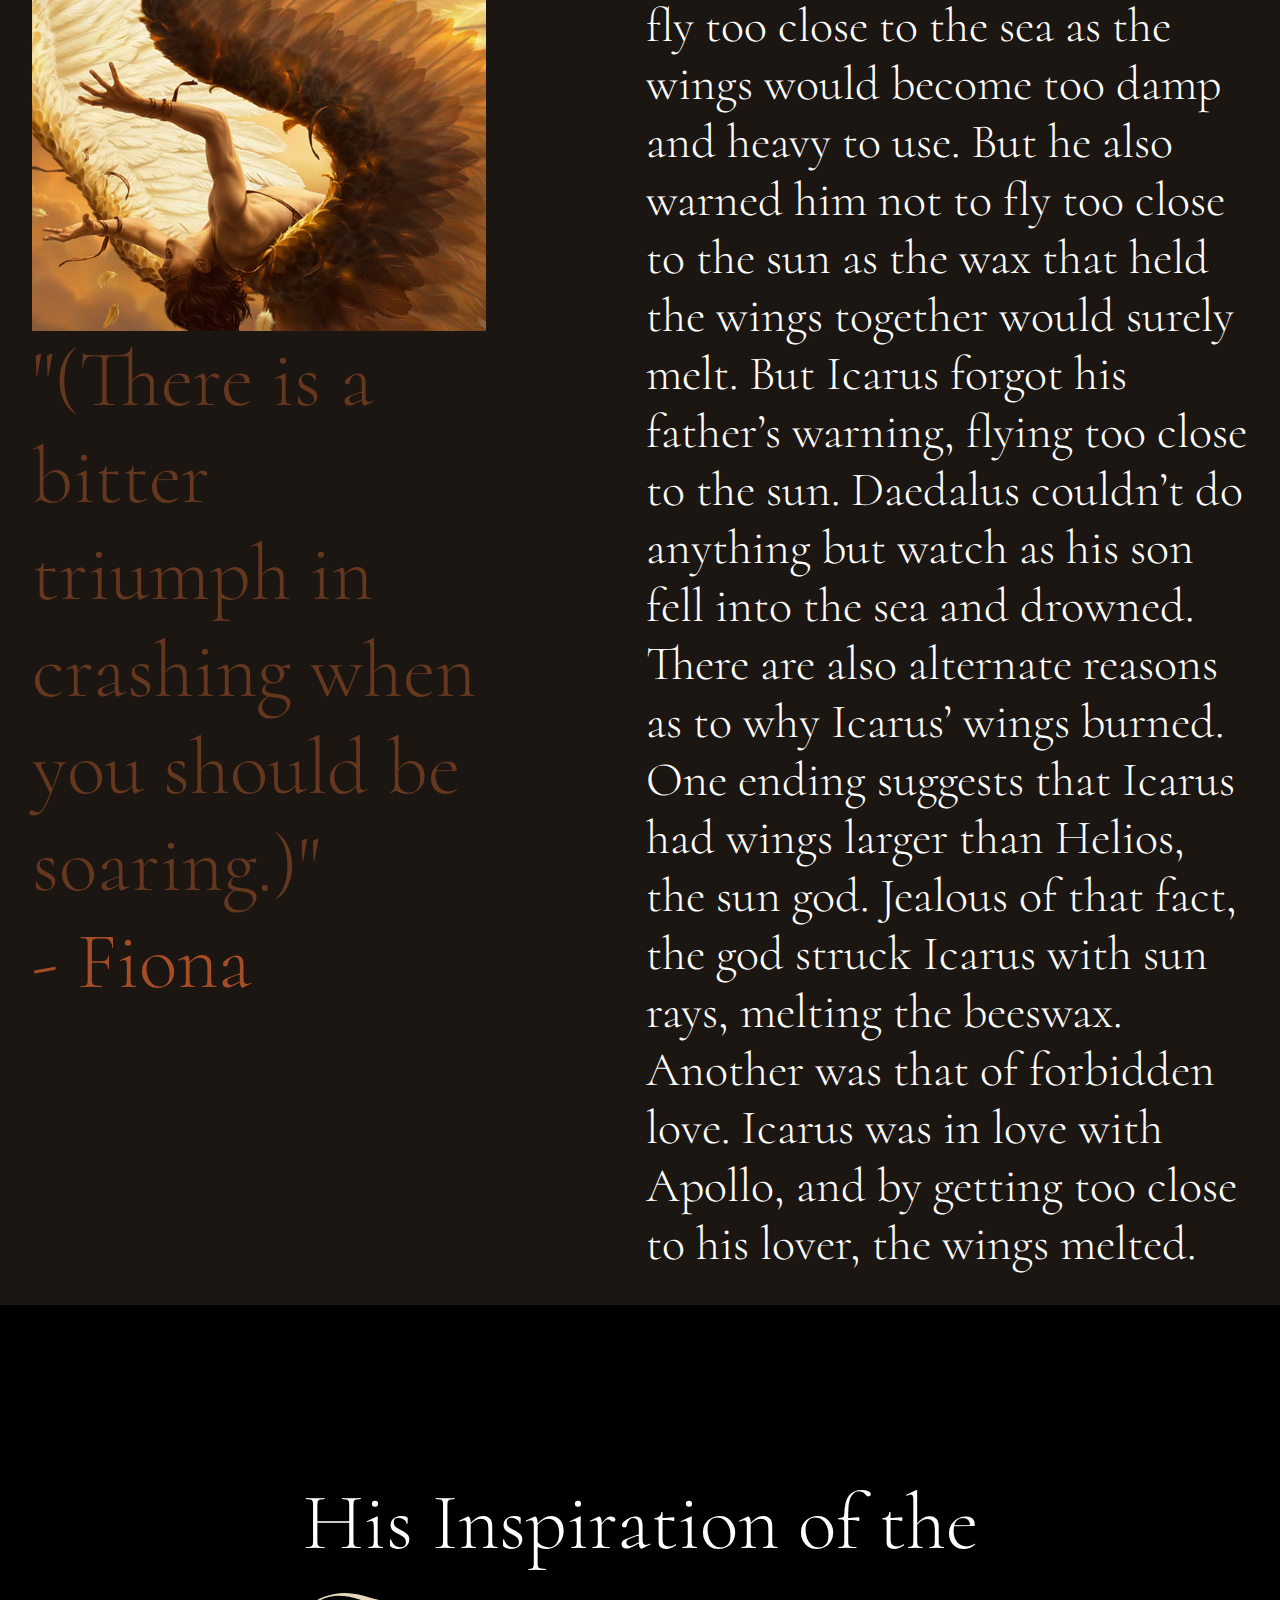
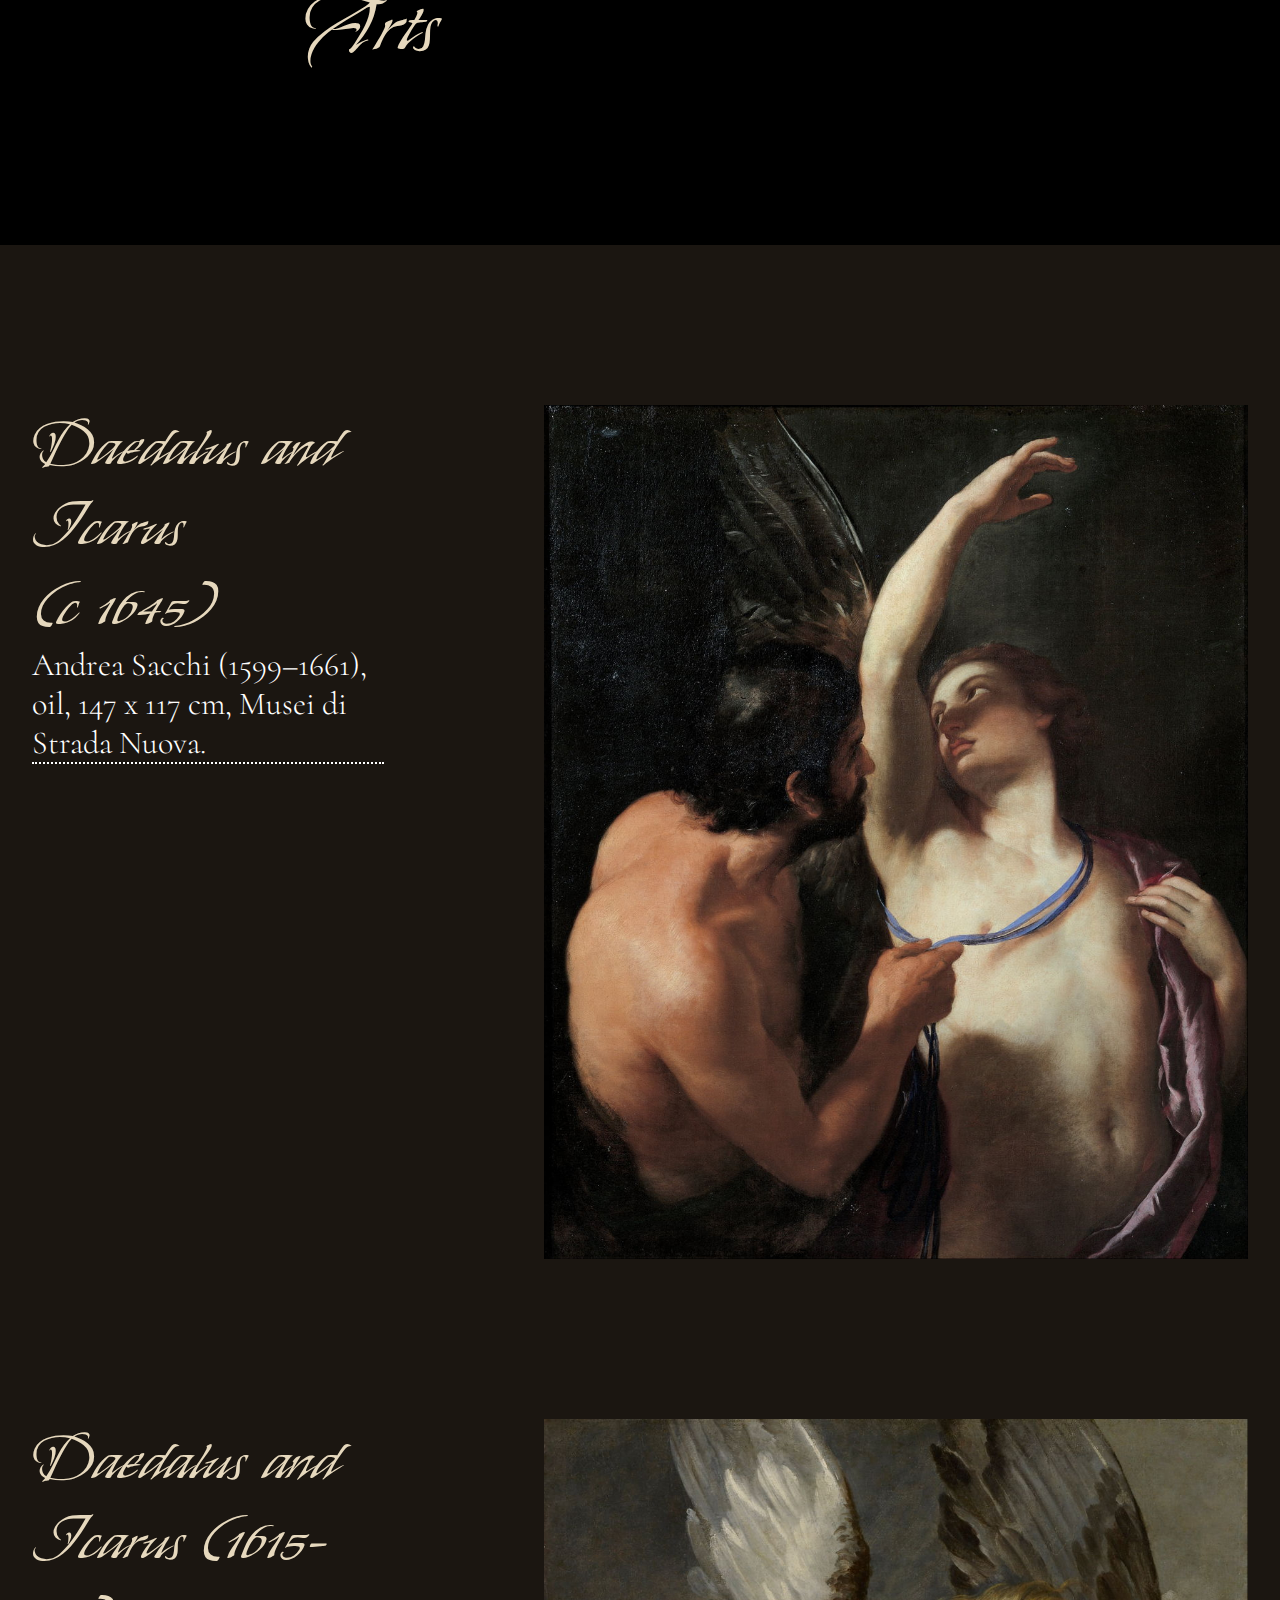
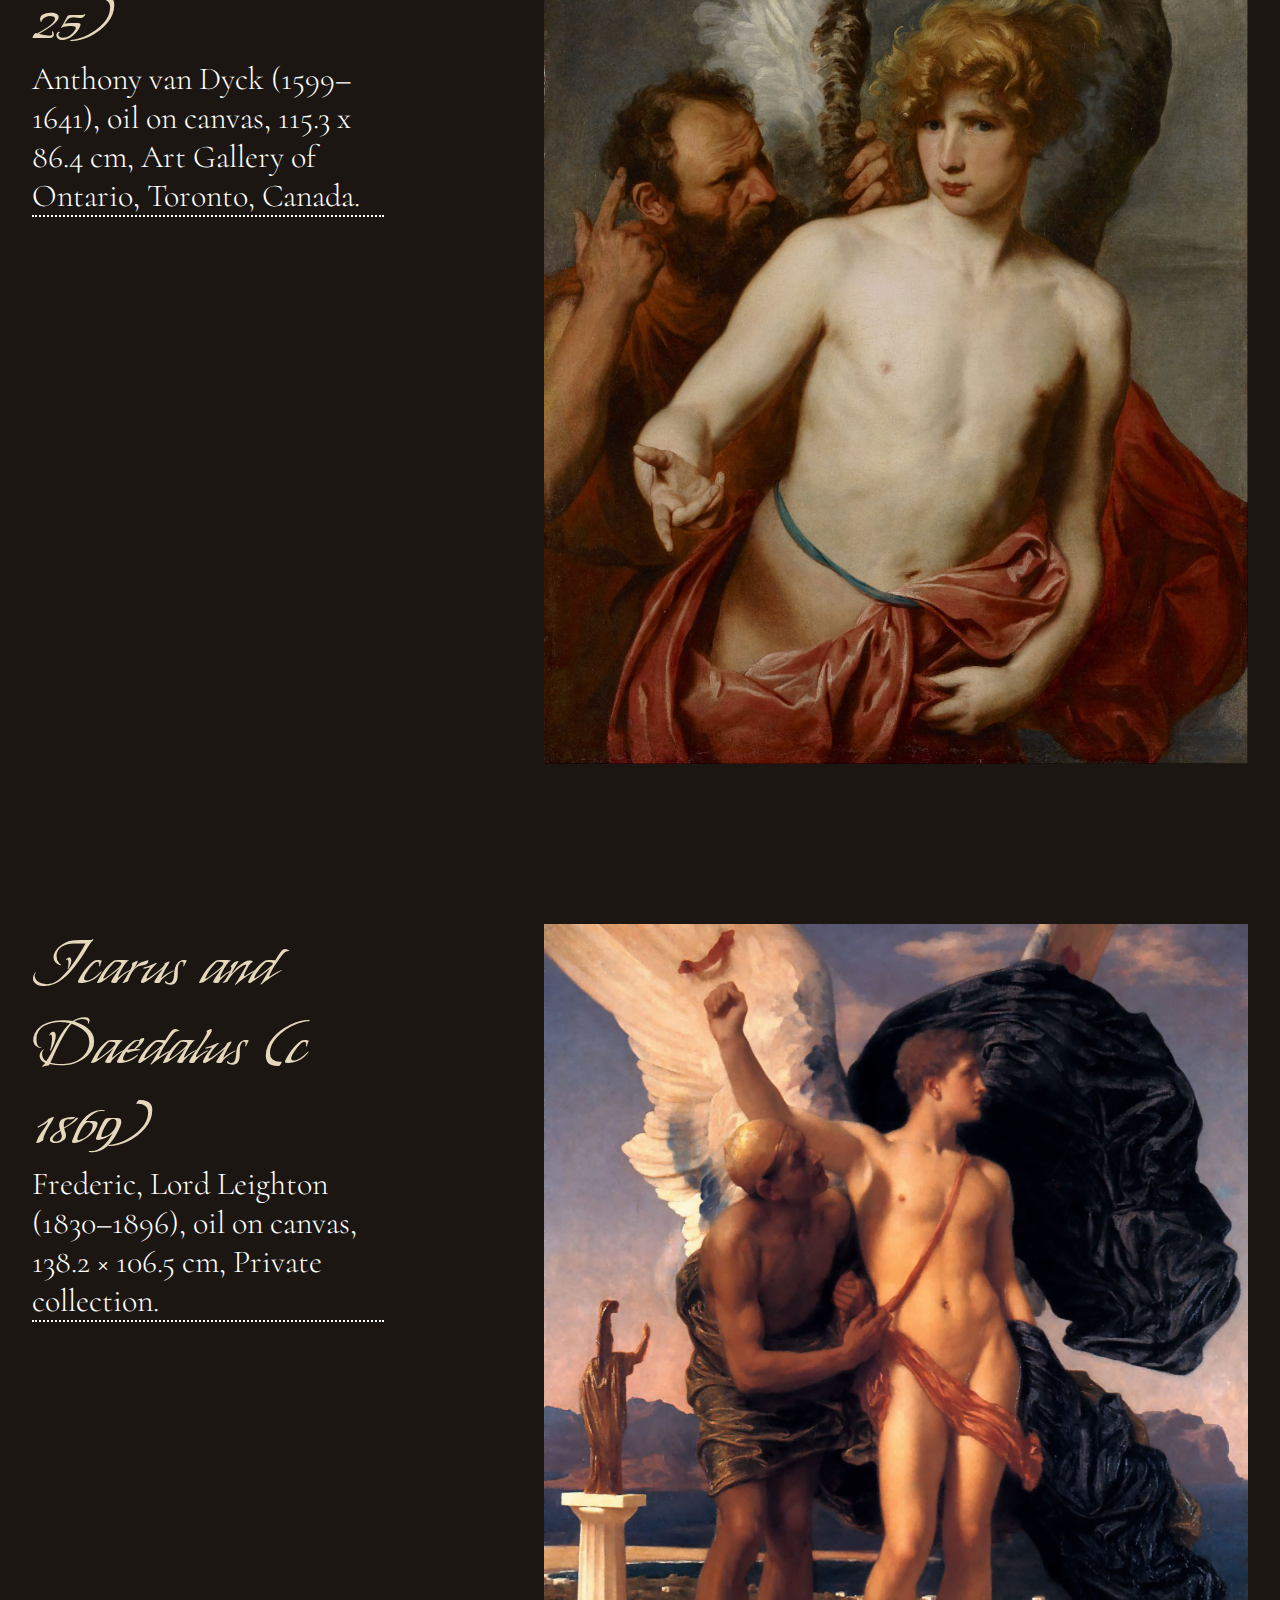
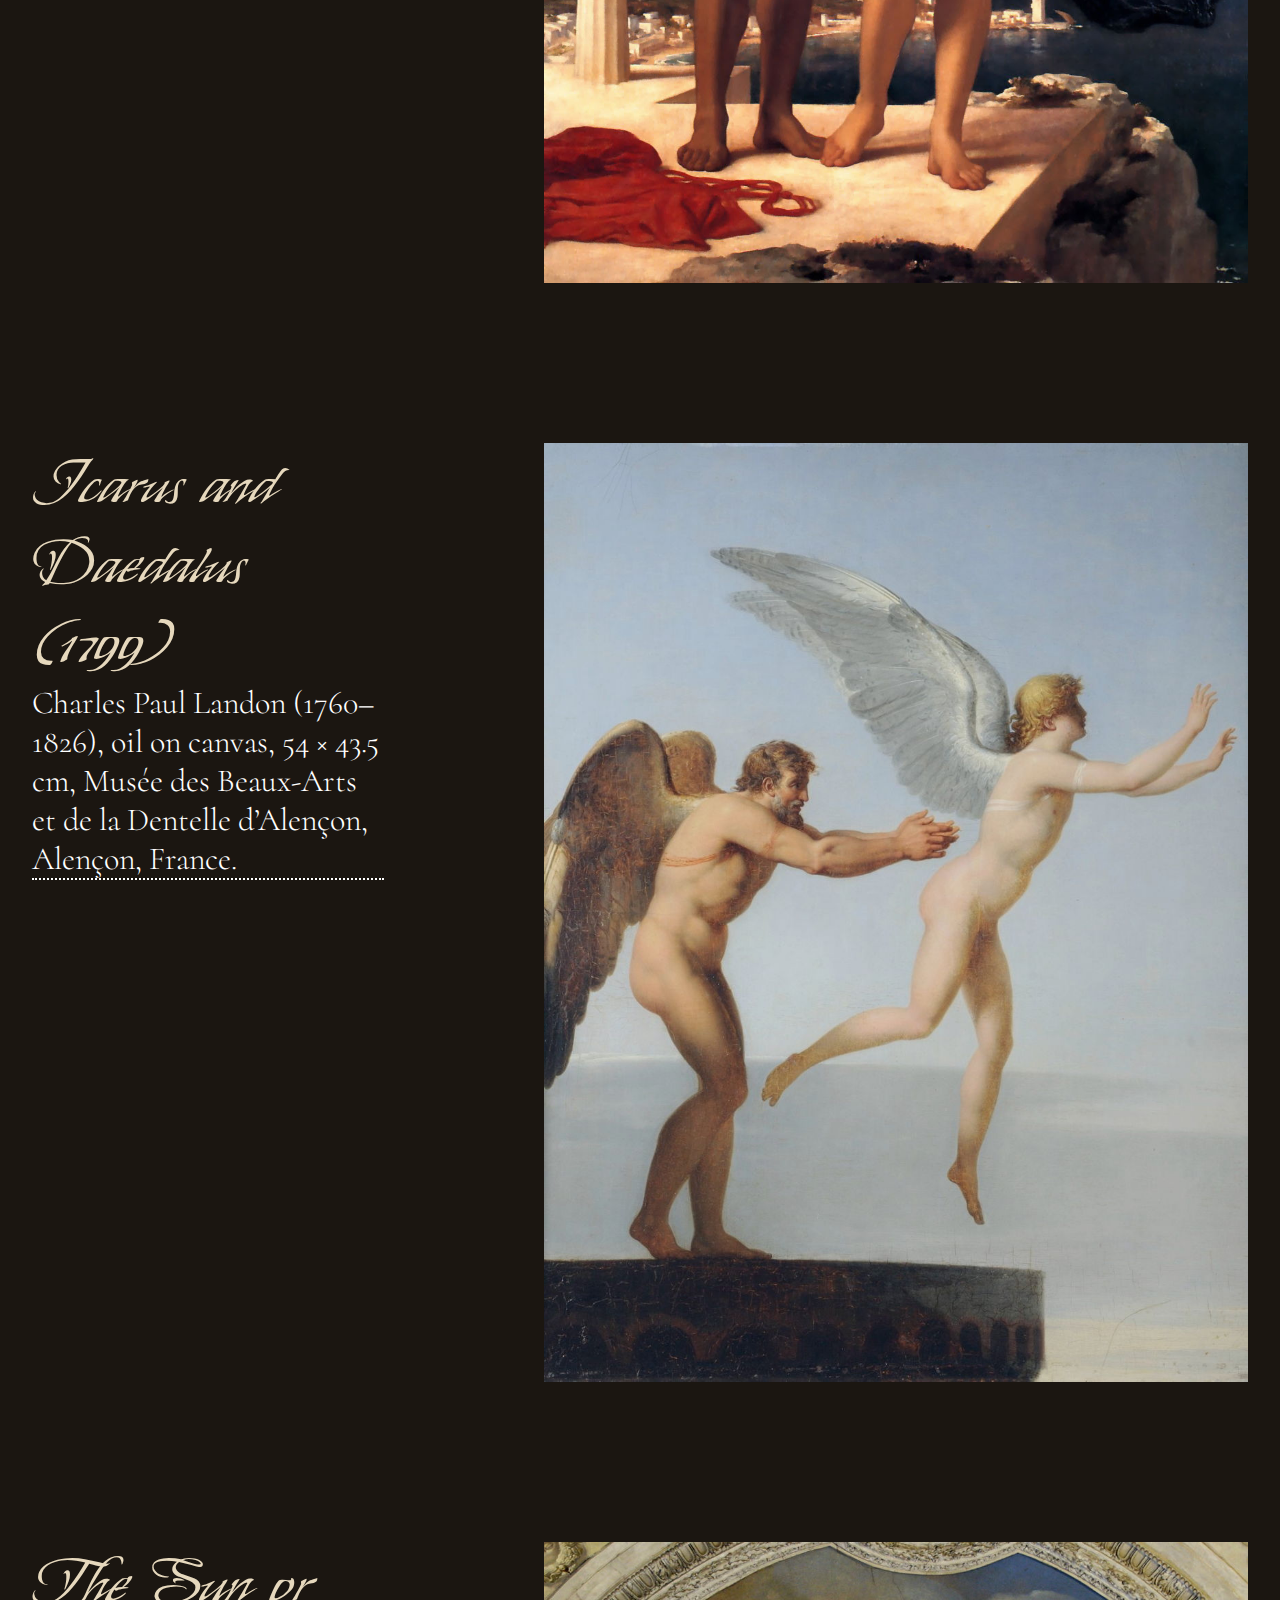
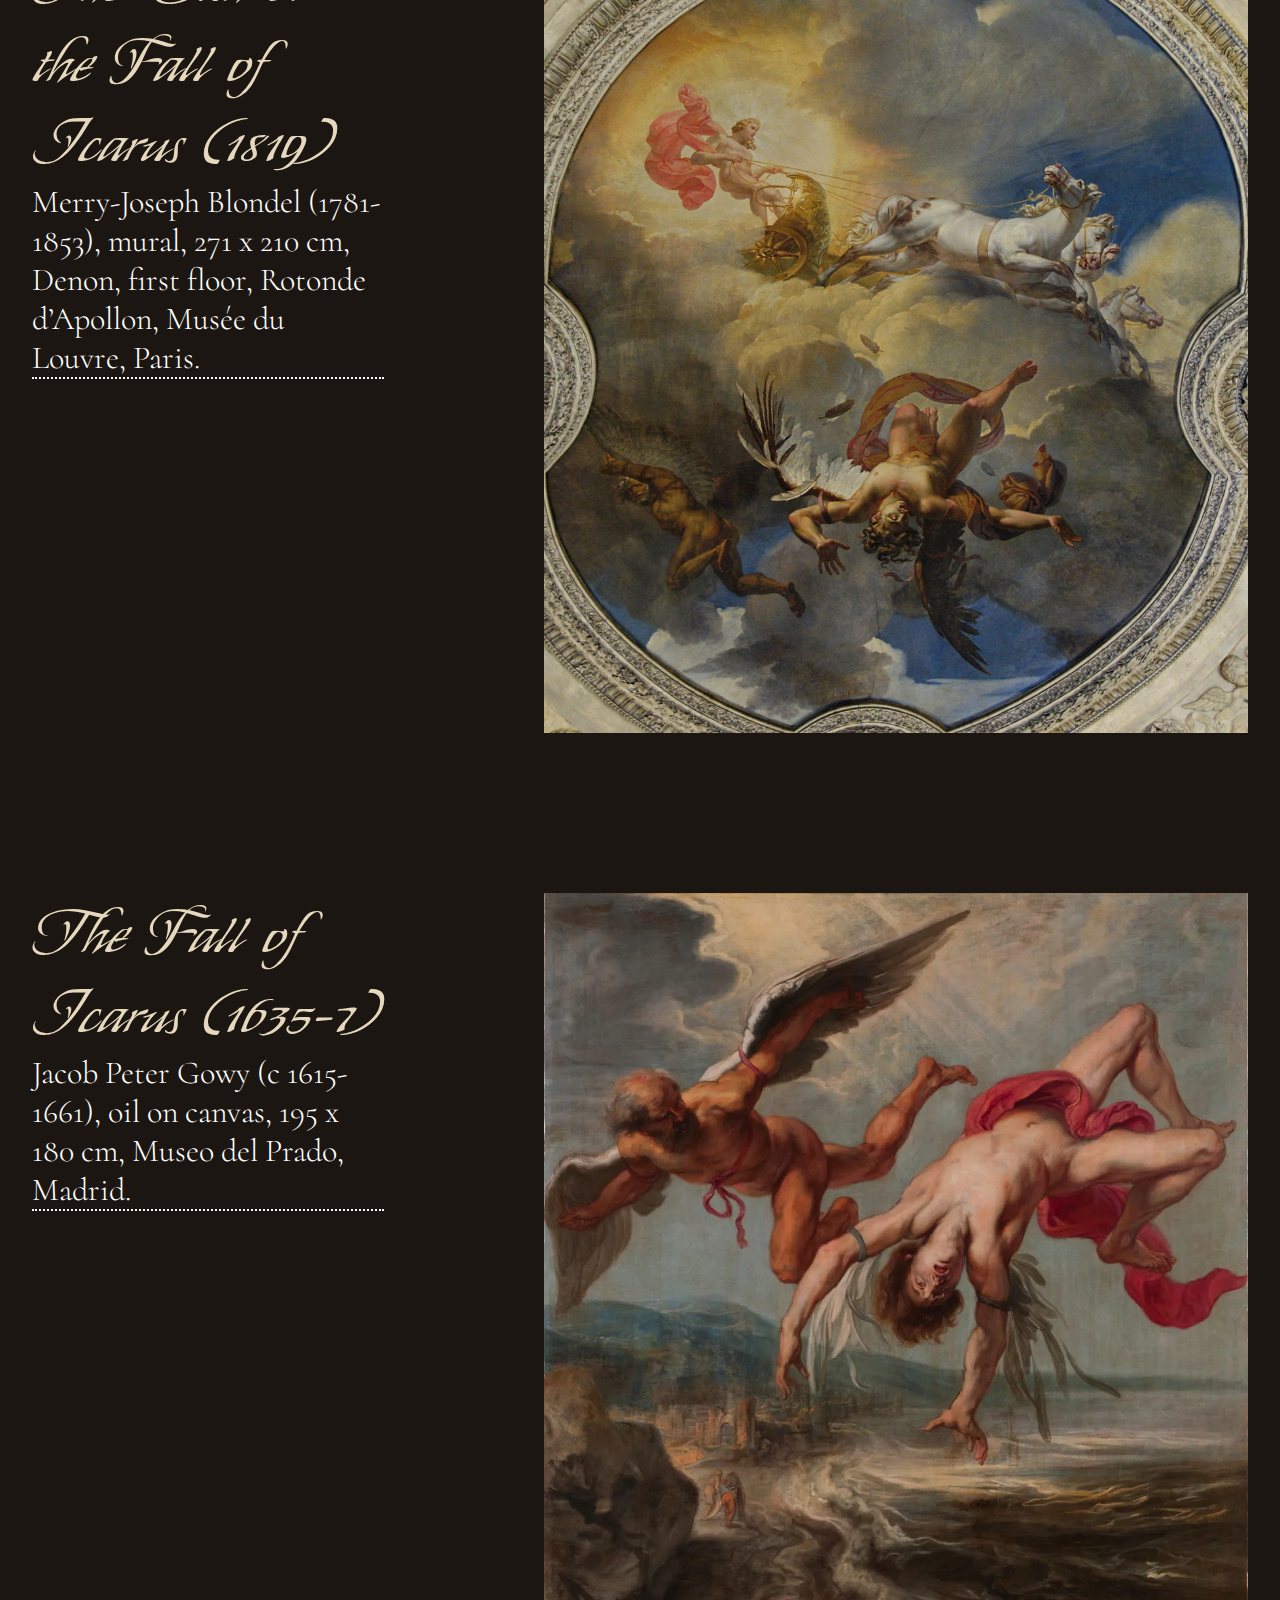
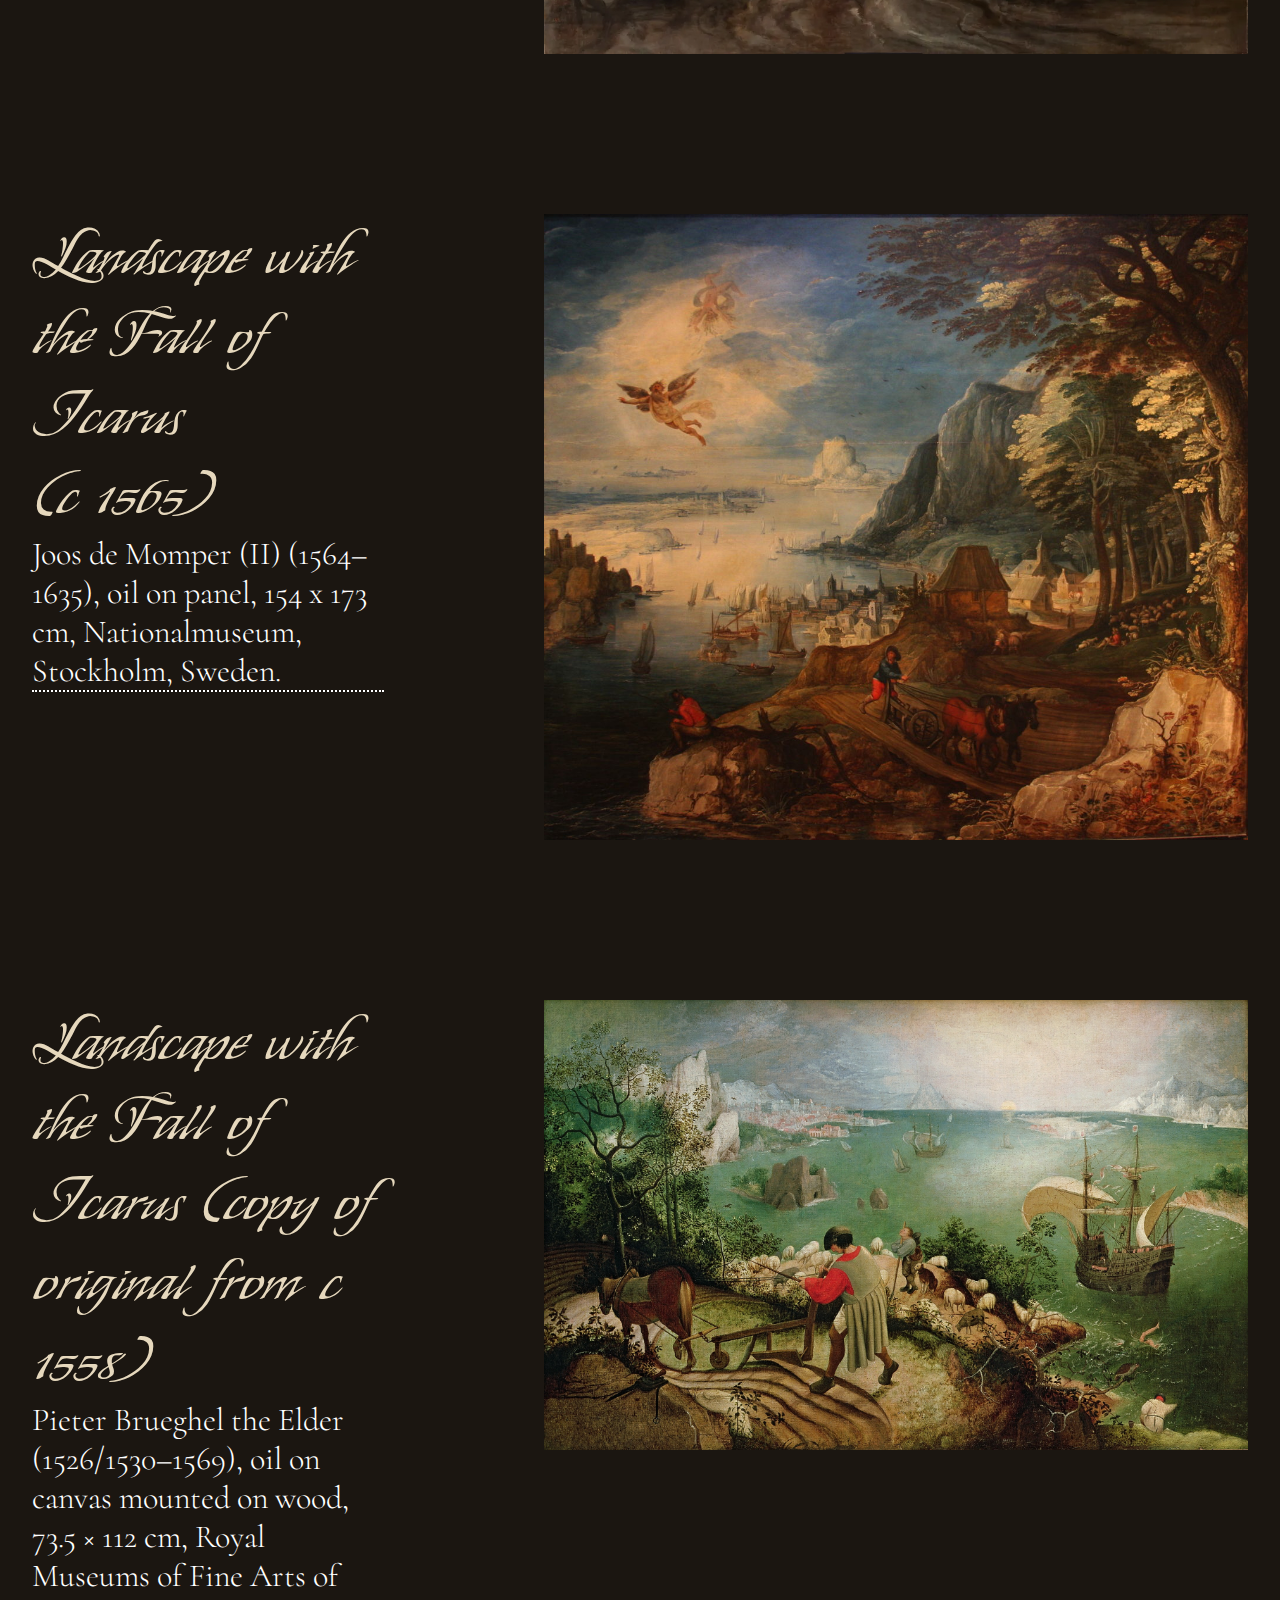
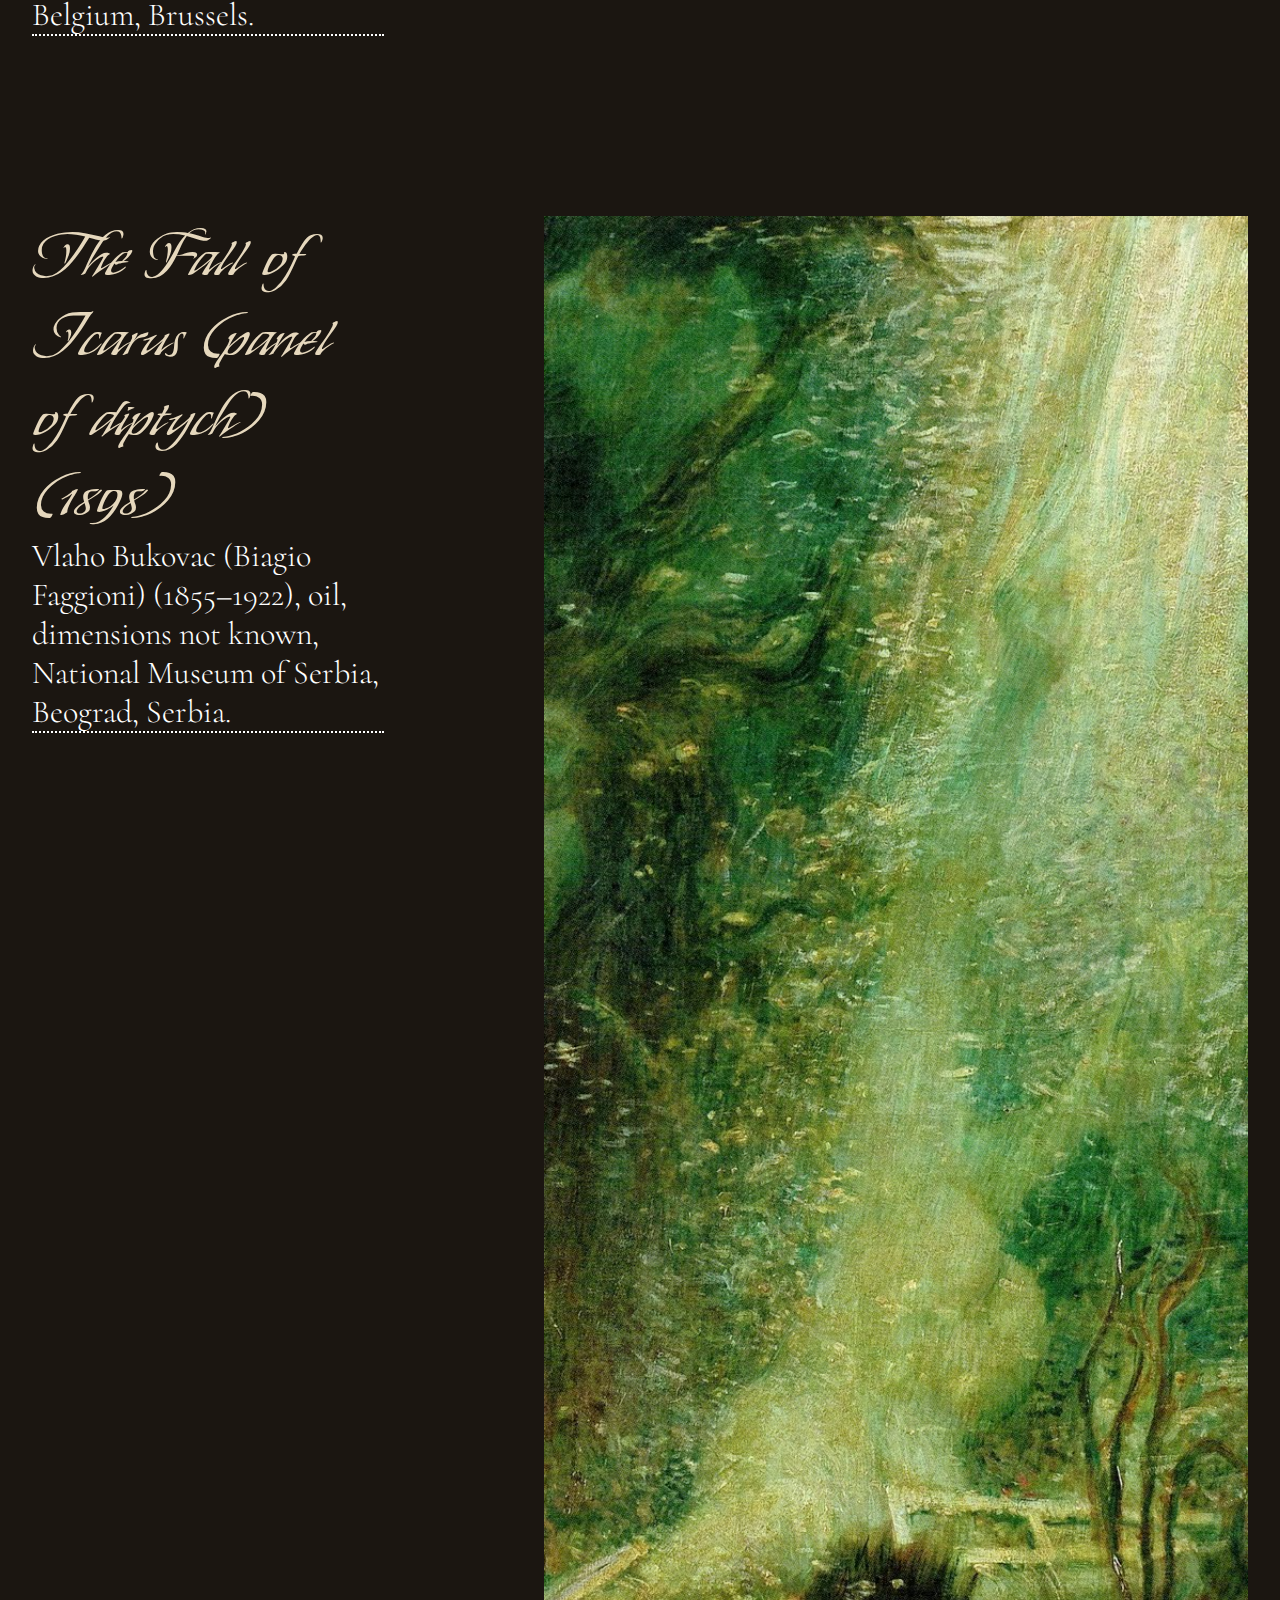
==== commit 2fa1f48a: "update" ====
--- a/index.html
+++ b/index.html
@@ -31,7 +31,7 @@
 
         <div class="section">
             <div class="section-child">
-                <img src="images/daedalus.jpeg">
+                <a href="https://www.britishmuseum.org/collection/object/P_1918-0608-347"><img src="images/daedalus.jpeg"></a>
                 <p class="seal">Inventor,</p>
                 <p class="seal">craftsman,</p>
                 <p class="seal">sculptor,</p>
@@ -49,12 +49,12 @@
             </div>
 
             <div class="section-child">
-                <img src="images/wings-inv.jpeg">
+                <a href="https://philamuseum.org/collection/object/30846"><img src="images/wings.jpg"></a>
                 <p class="seal-alt">"(There is a certain beauty
                     in setting the world on fire
                     and watching from the centre
-                    of the flames.)</p>
-                    <p class="rust-alt">- Fiona"</p>
+                    of the flames.)"</p>
+                    <p class="rust-alt">- Fiona</p>
             </div>
             <div class="section-child">
                 <div class="dotted">
@@ -68,11 +68,11 @@
             </div>
 
             <div class="section-child">
-                <img src="images/flying.jpeg">
+                <a href="https://www.artstation.com/artwork/JJ3z0"><img src="images/falling.jpeg"></a>
                 <p class="seal-alt">"(There is a bitter triumph
                     in crashing when you should be
-                    soaring.)</p>
-                    <p class="rust-alt">- Fiona"</p>
+                    soaring.)"</p>
+                    <p class="rust-alt">- Fiona</p>
             </div>
             <div class="section-child">
                 <div class="dotted">
--- a/css/style.css
+++ b/css/style.css
@@ -17,6 +17,7 @@
 
 .dotted { 
     border-bottom: #FFFFFF 2px dotted;
+    margin-bottom: 20px;
   }
 
 .the-story{
@@ -43,7 +44,7 @@
     /*grid-template-columns: 25% 75%;*/
     grid-template-columns: 1fr 2fr;
     gap: 10em;
-    margin: 5em;
+    margin: 2em;
   }
   
   .section-child {
@@ -172,7 +173,7 @@
     /*grid-template-columns: 25% 75%;*/
     grid-template-columns: 1fr 2fr;
     gap: 10em;
-    margin: 5em;
+    margin: 2em;
 }
   
 .section-art {
